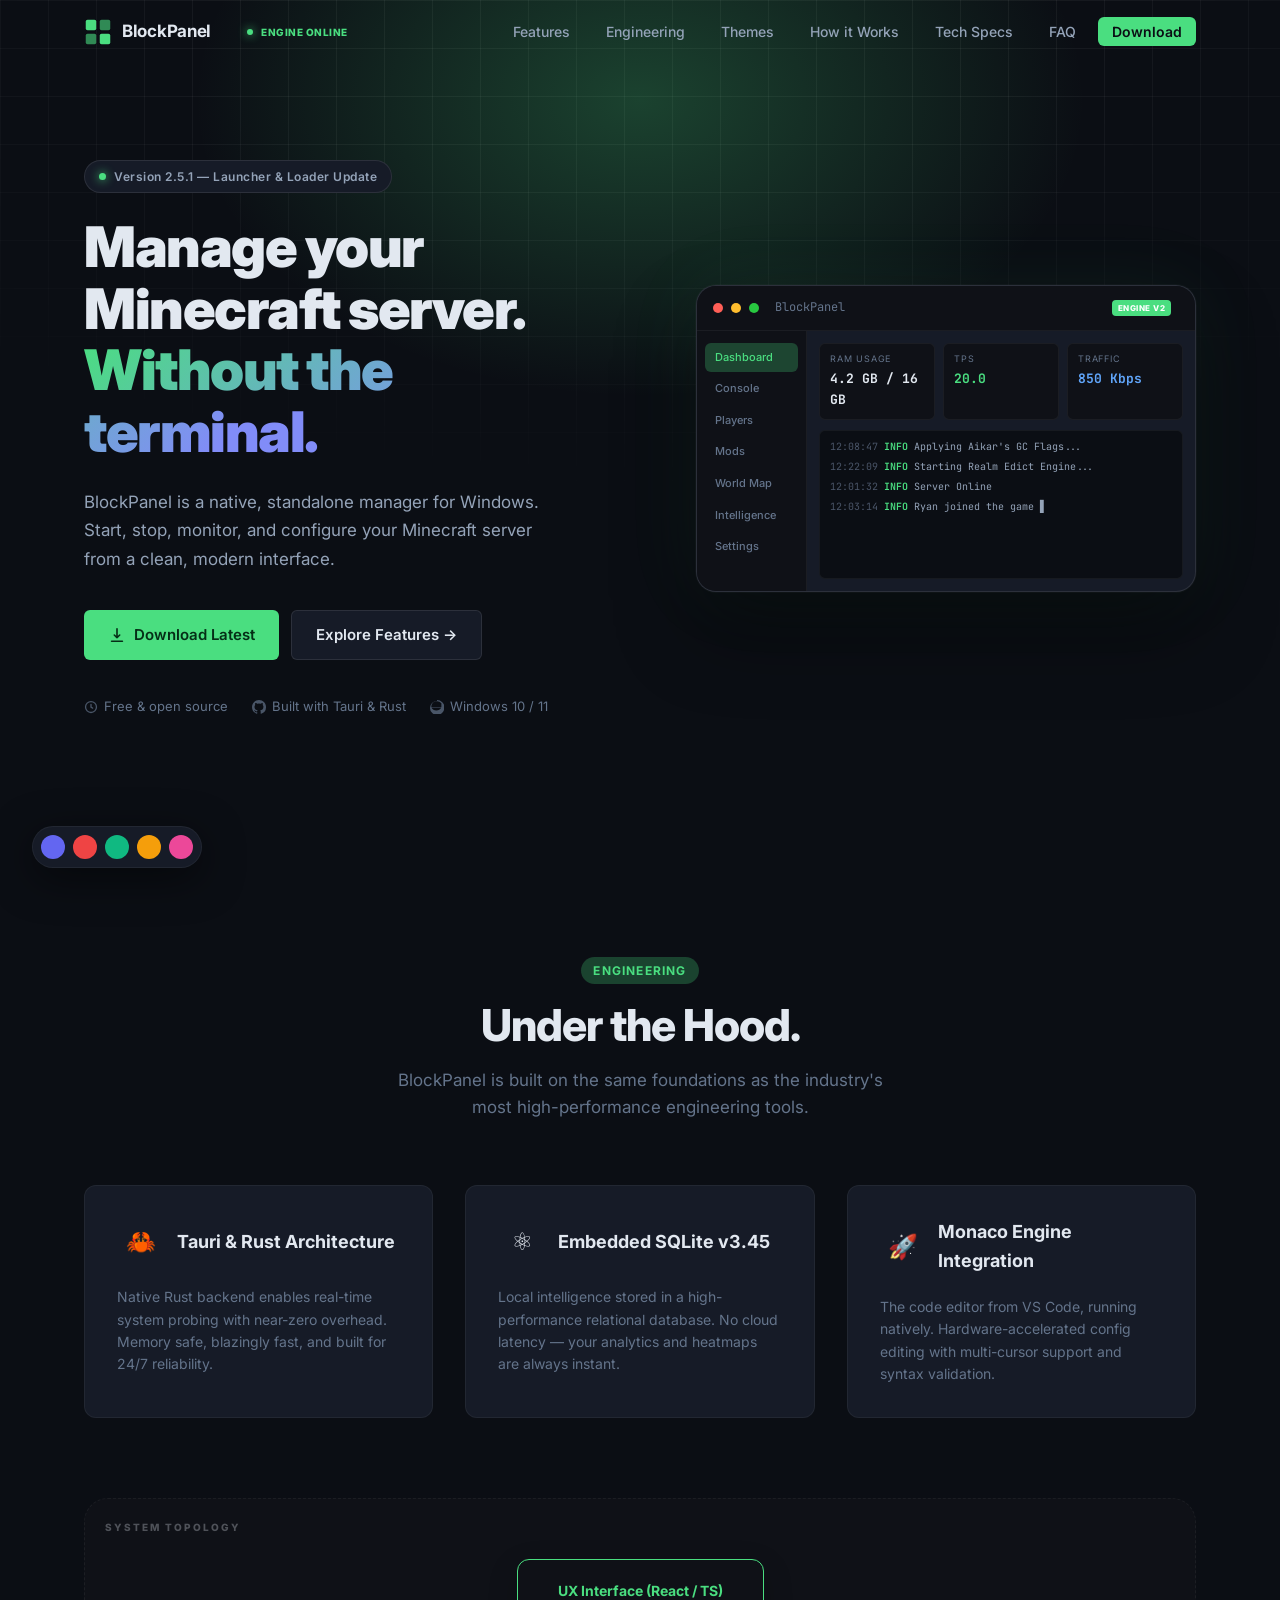
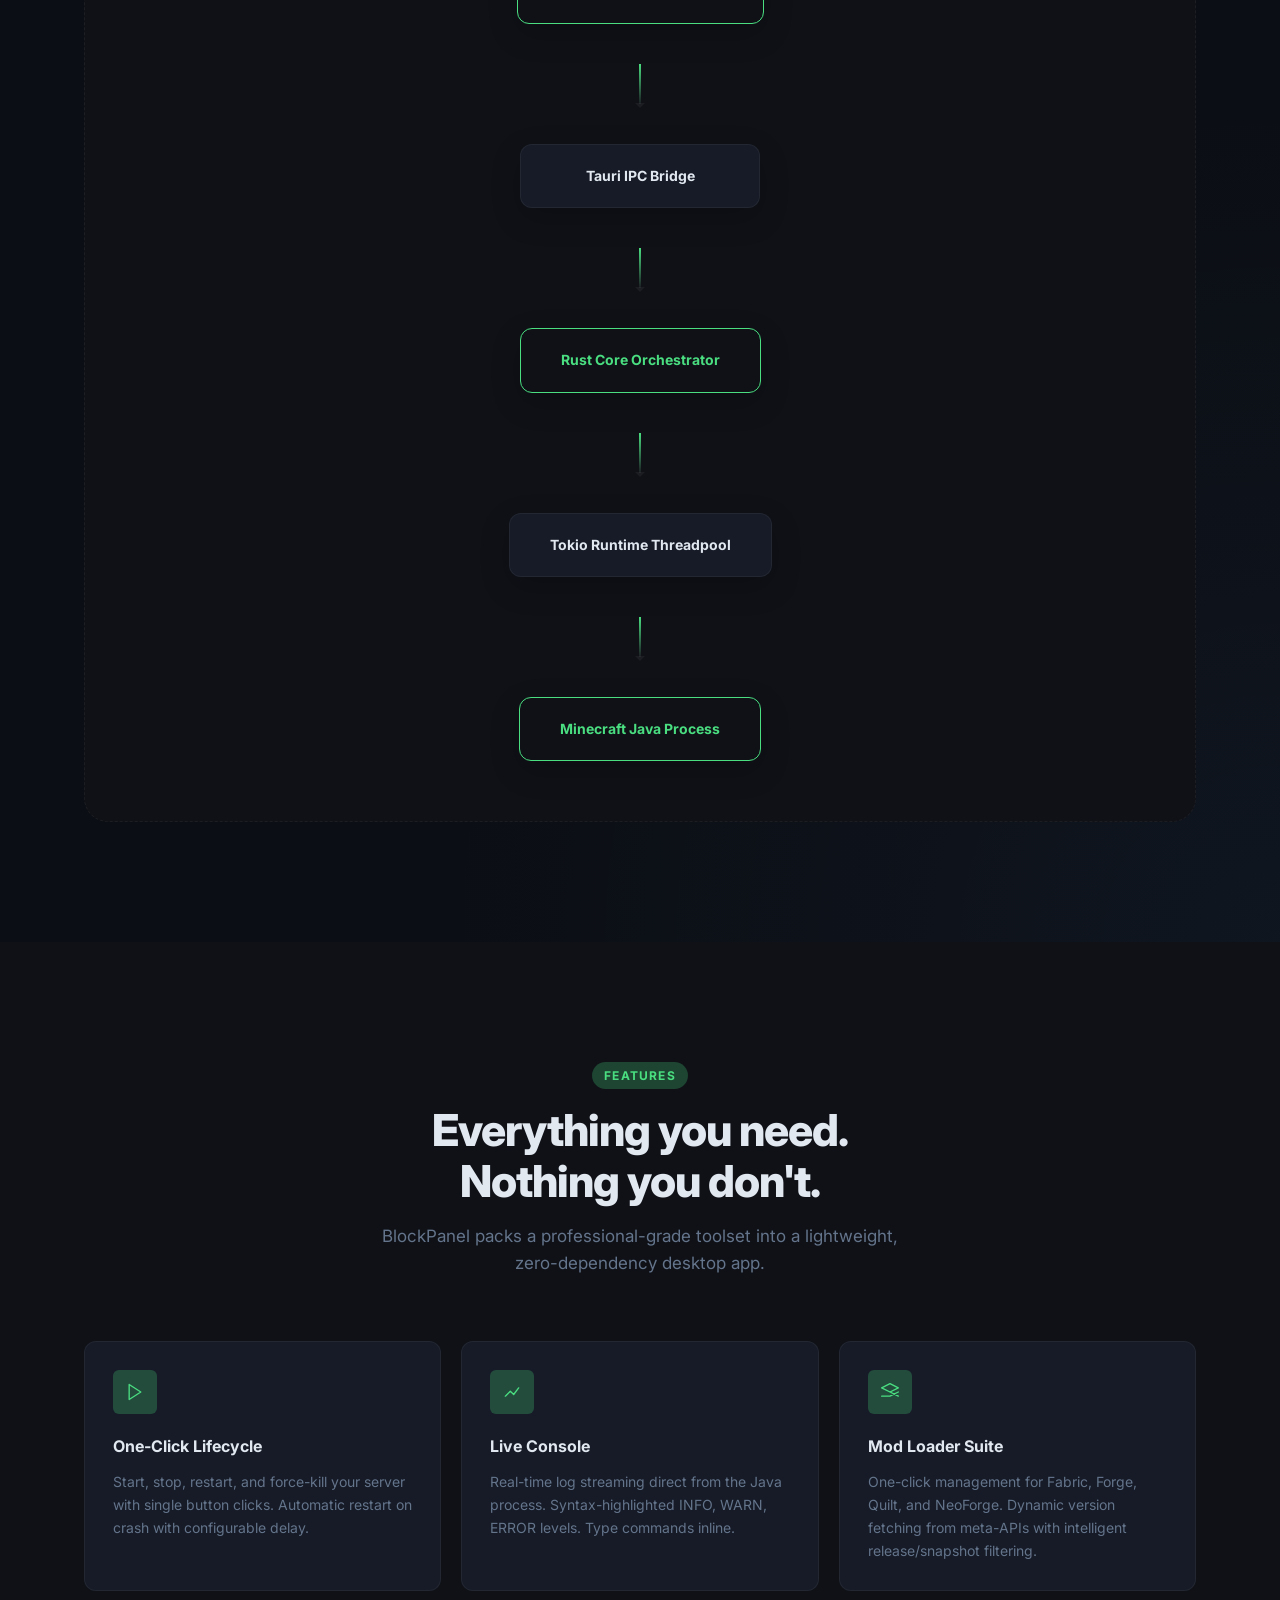
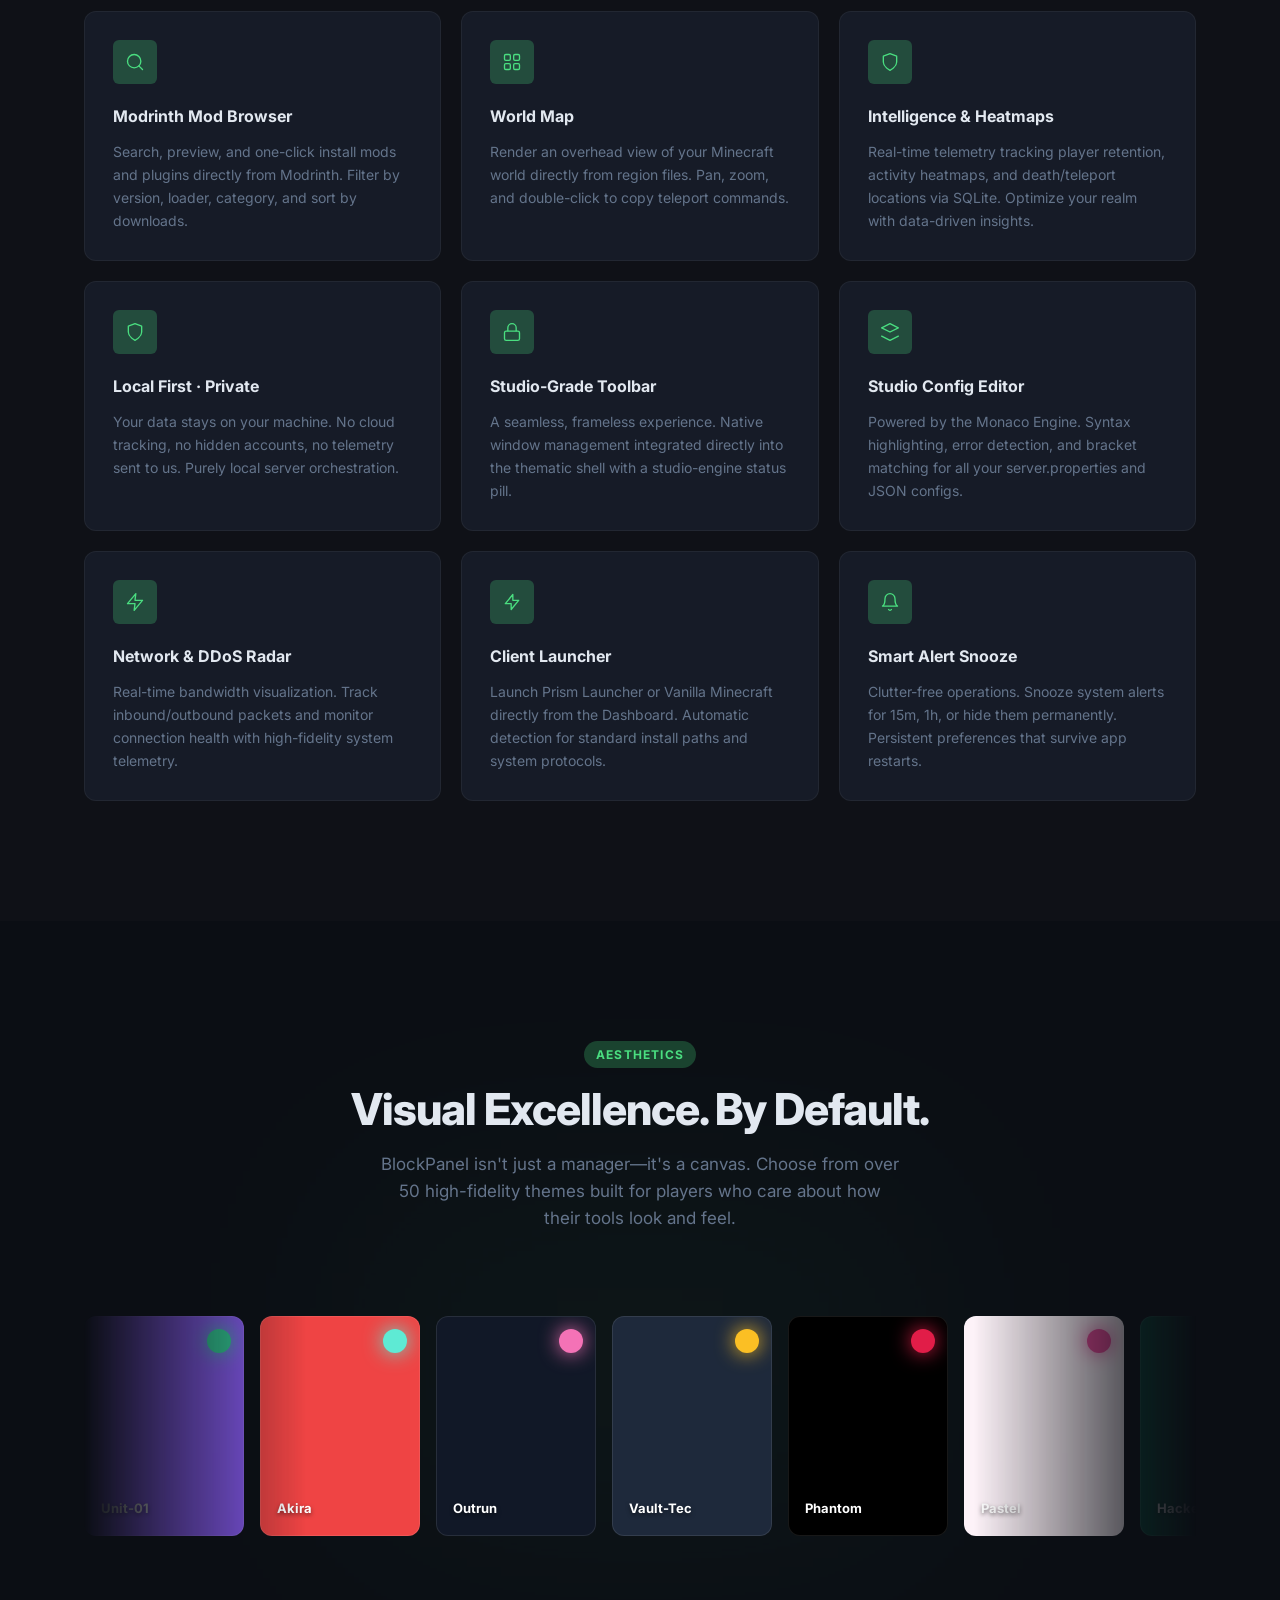
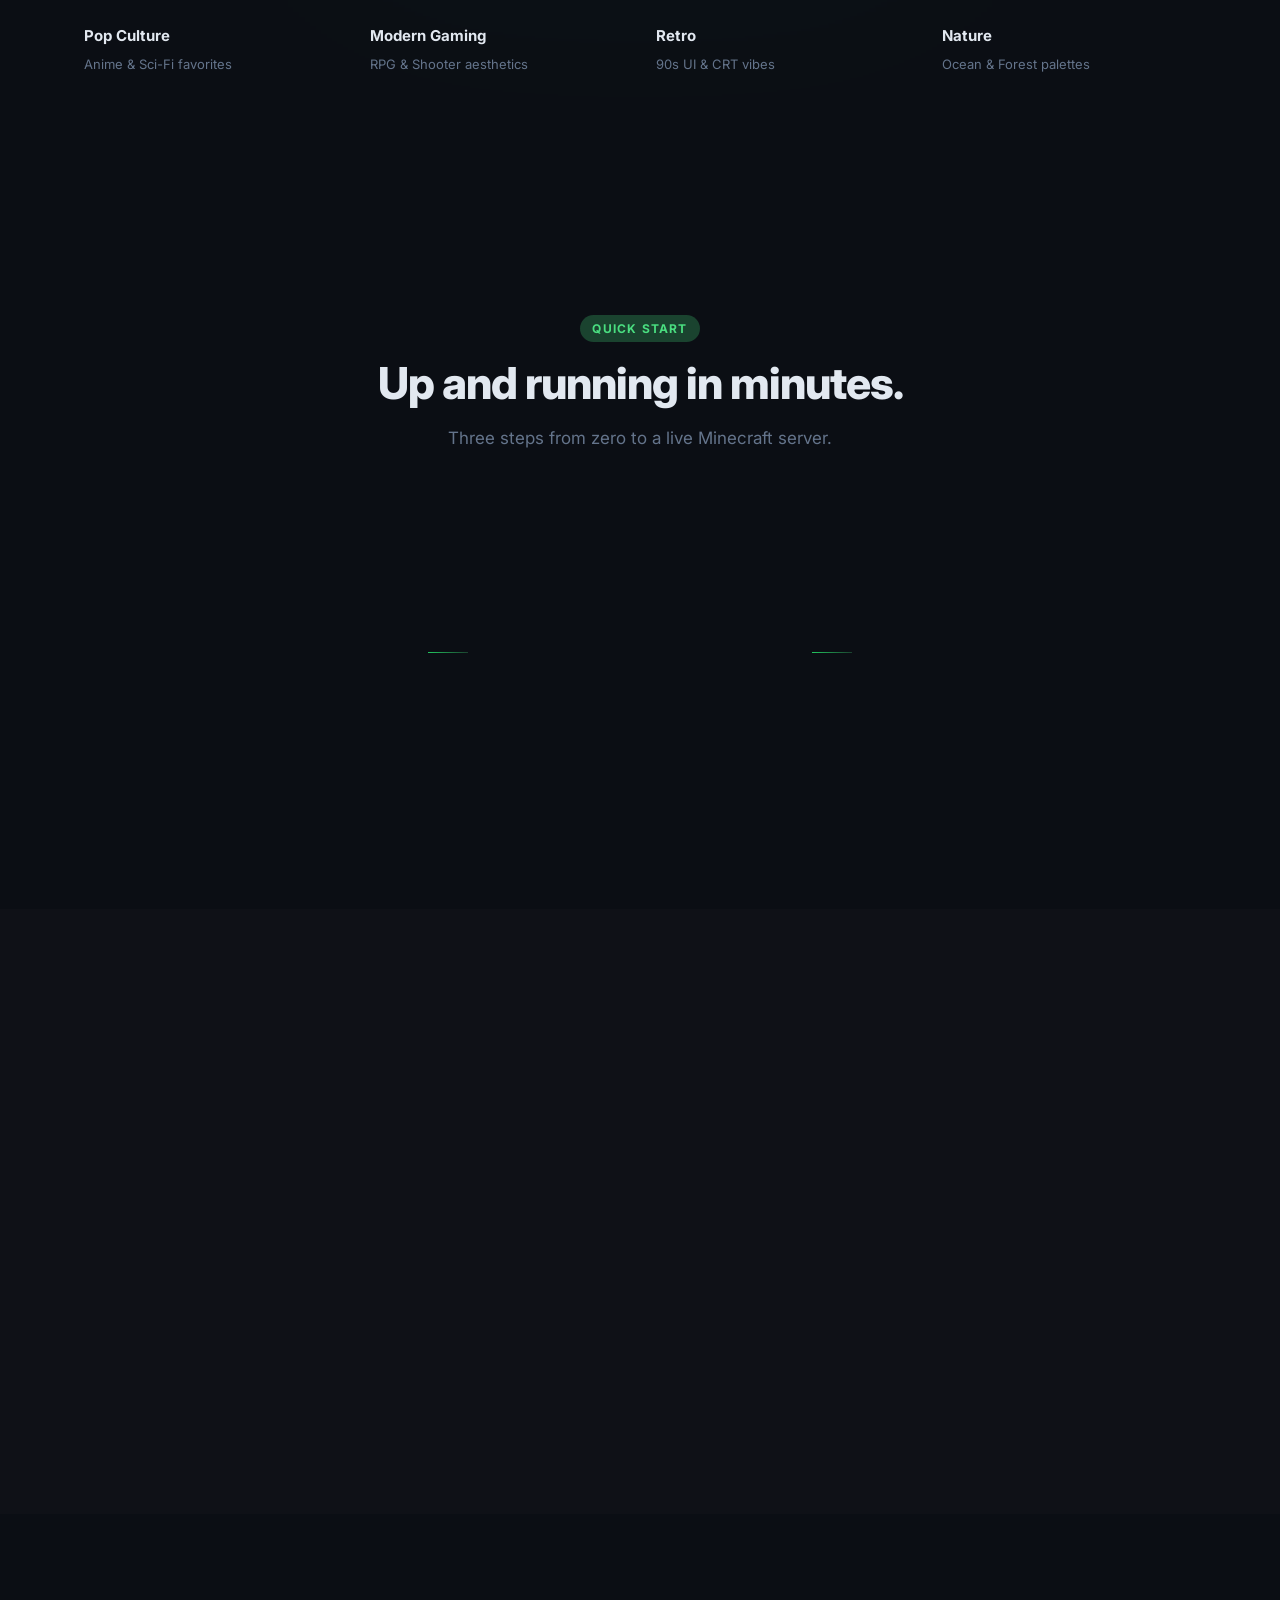
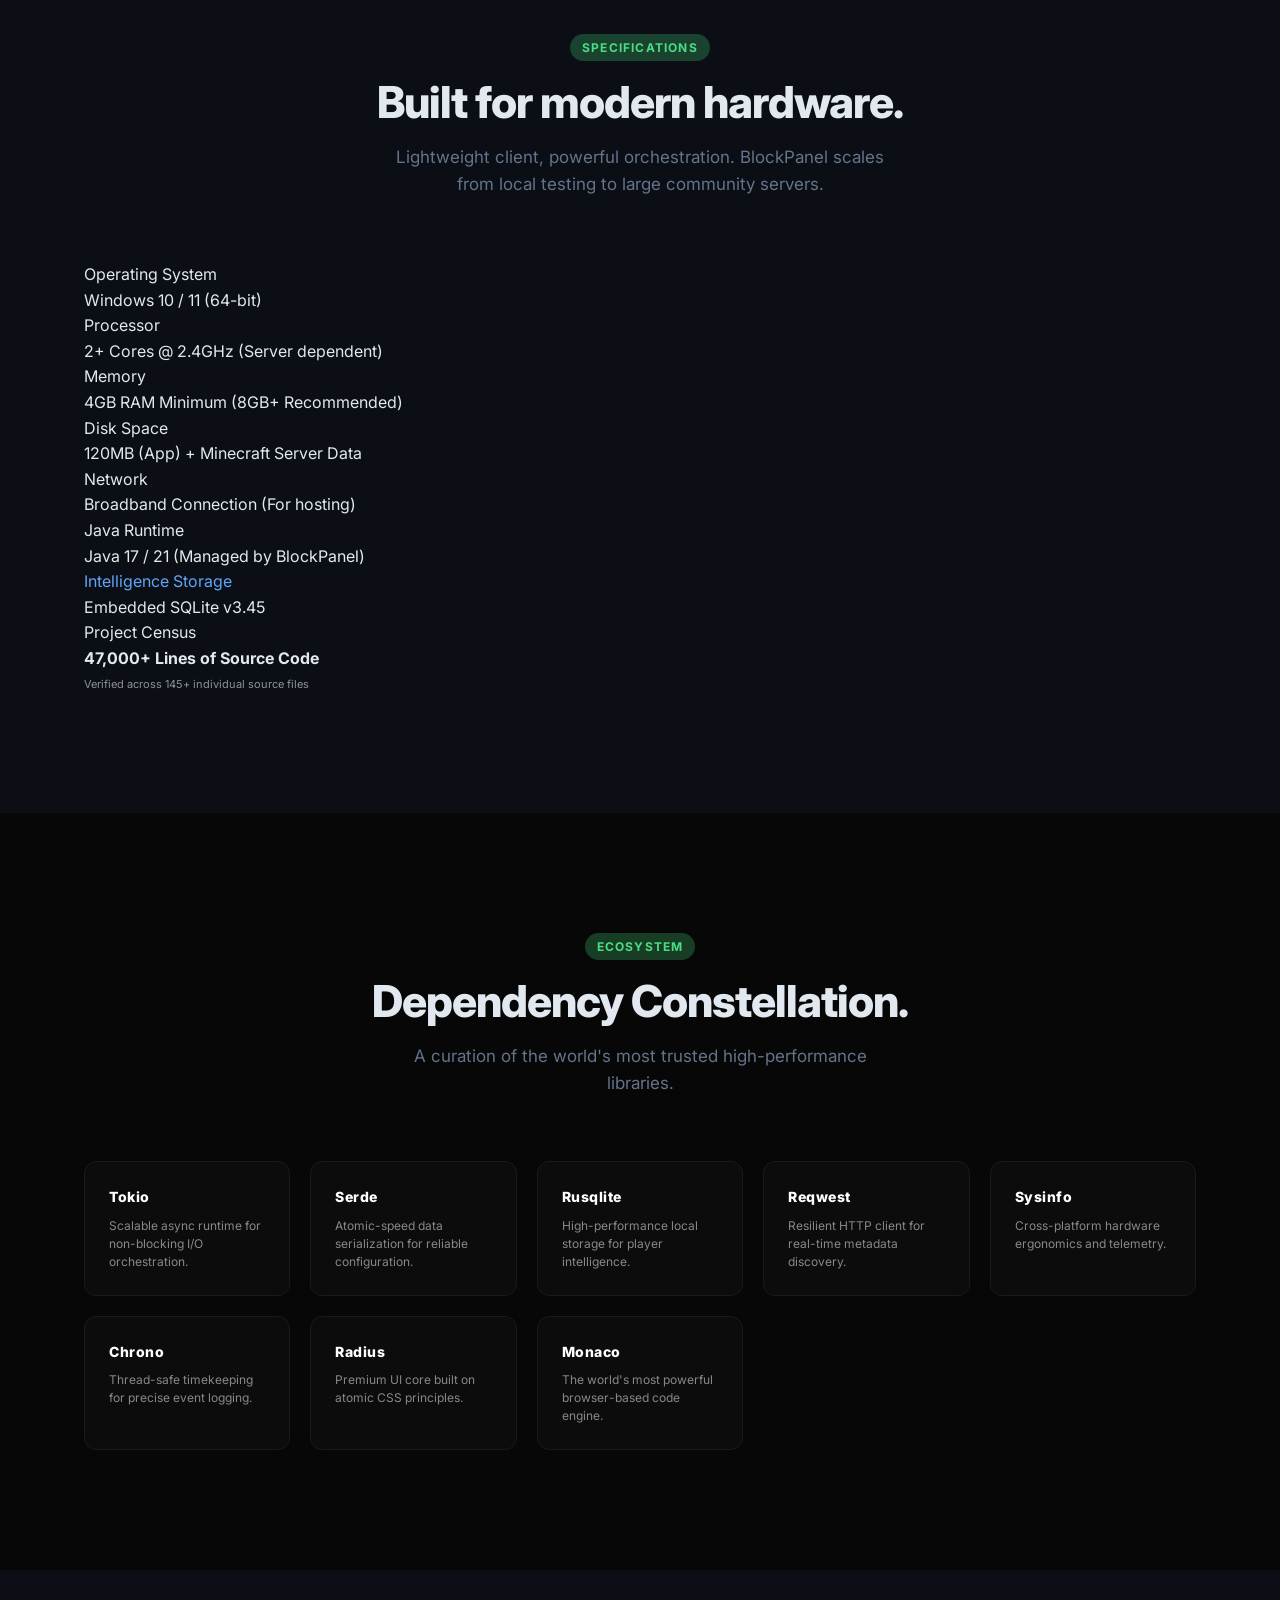
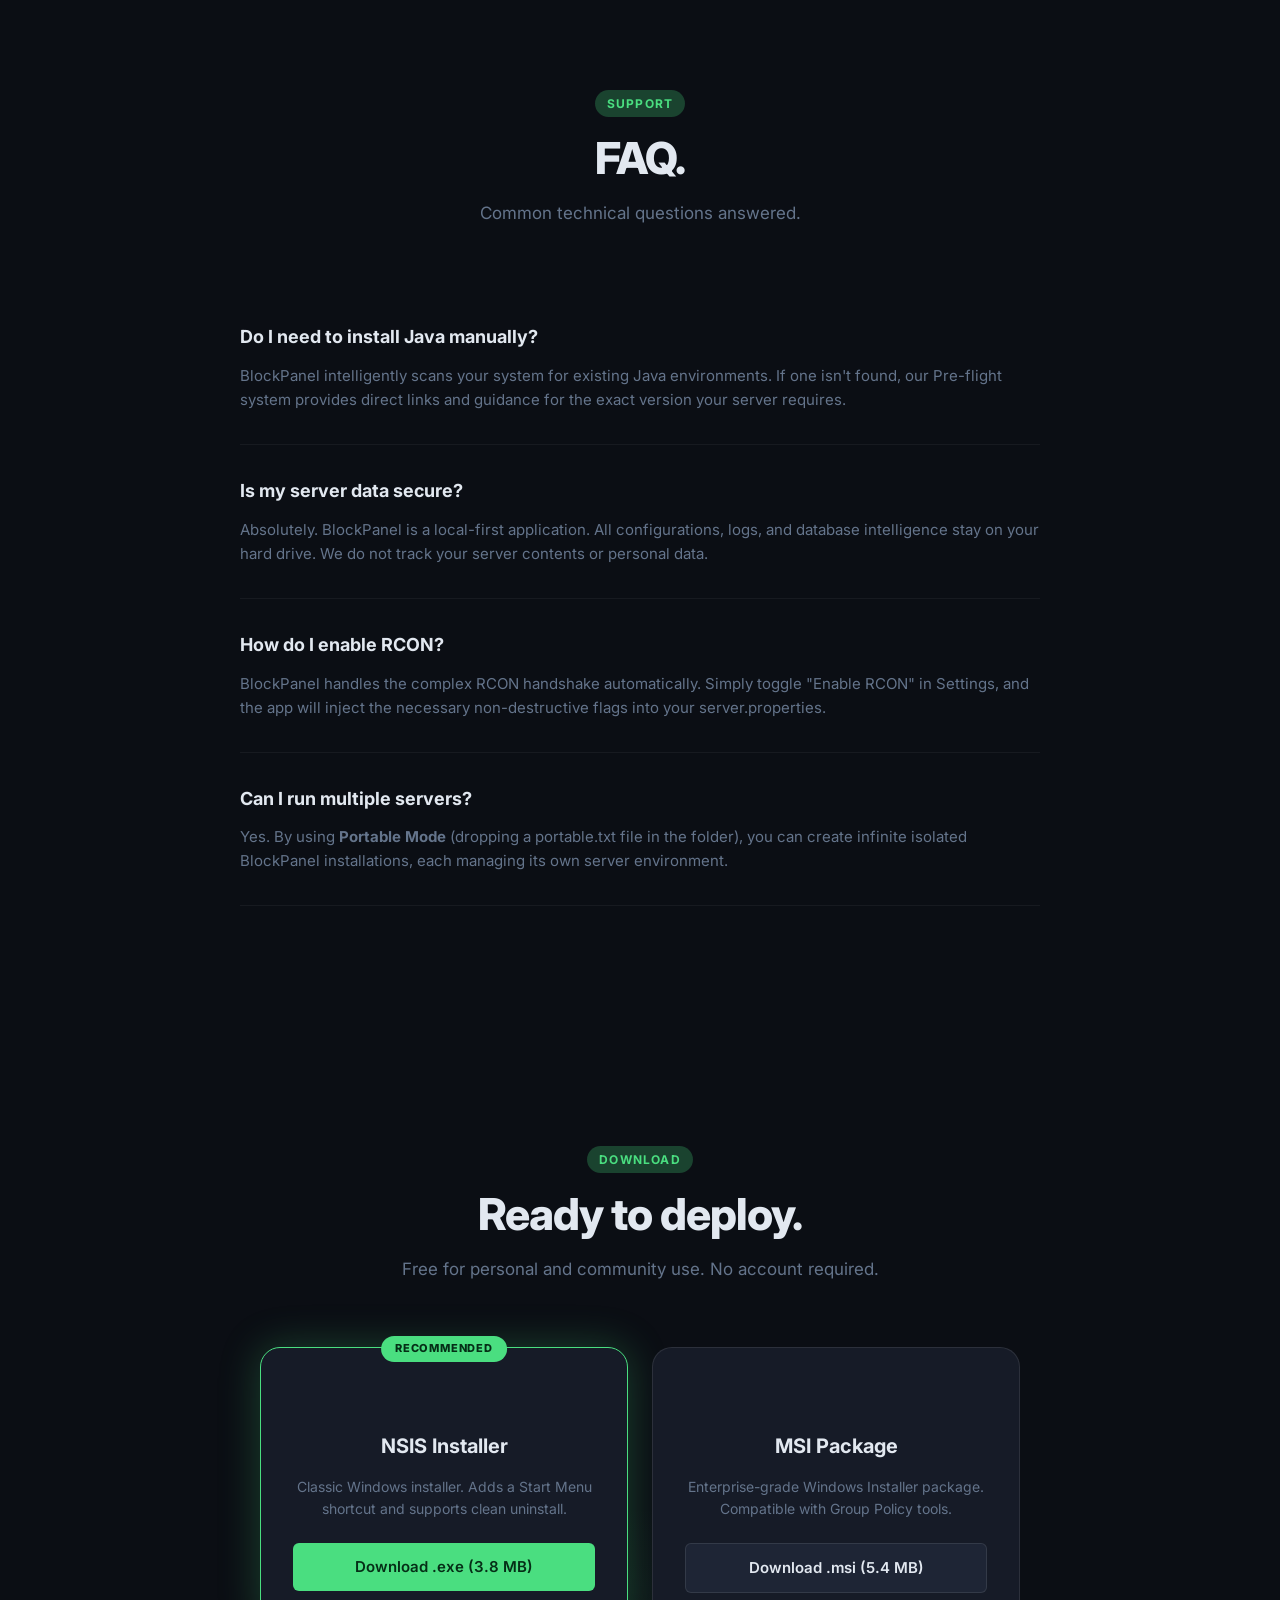
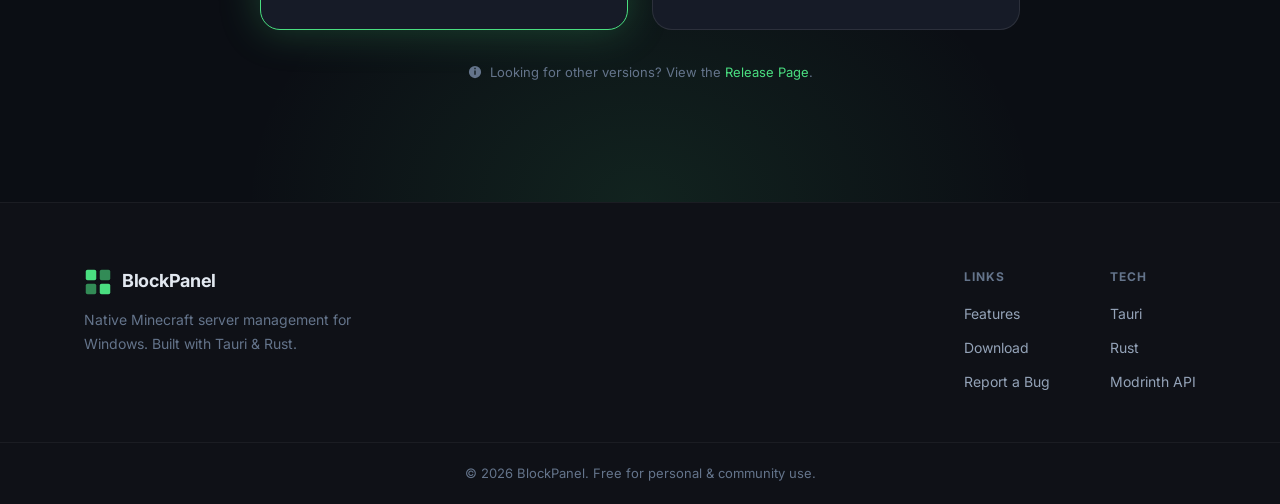
==== index.html @ c52f5325 "feat: add Engineering section, update dashboard UI, and implement Mod Loader and Launcher features" ====
<!DOCTYPE html>
<html lang="en">
<head>
  <meta charset="UTF-8" />
  <meta name="viewport" content="width=device-width, initial-scale=1.0" />
  <title>BlockPanel — Minecraft Server Manager for Windows</title>
  <meta name="description" content="BlockPanel is a native, standalone Minecraft server manager for Windows. Start, stop, manage mods, and monitor your server — no terminal required." />
  <meta property="og:title" content="BlockPanel — Minecraft Server Manager" />
  <meta property="og:description" content="Native, lightweight Minecraft server control. No command line required." />
  <meta property="og:type" content="website" />
  <link rel="preconnect" href="https://fonts.googleapis.com" />
  <link rel="preconnect" href="https://fonts.gstatic.com" crossorigin />
  <link href="https://fonts.googleapis.com/css2?family=Inter:wght@300;400;500;600;700;800;900&family=JetBrains+Mono:wght@400;500&display=swap" rel="stylesheet" />
  <link rel="stylesheet" href="style.css" />
</head>
<body>

  <!-- ── Navigation ── -->
  <nav id="nav" aria-label="Primary navigation">
    <div class="nav-inner">
      <a href="#" class="nav-logo" aria-label="BlockPanel home">
        <div class="logo-icon" aria-hidden="true">
          <svg viewBox="0 0 32 32" fill="none" xmlns="http://www.w3.org/2000/svg">
            <rect x="2" y="2" width="12" height="12" rx="2" fill="currentColor"/>
            <rect x="18" y="2" width="12" height="12" rx="2" fill="currentColor" opacity="0.6"/>
            <rect x="2" y="18" width="12" height="12" rx="2" fill="currentColor" opacity="0.6"/>
            <rect x="18" y="18" width="12" height="12" rx="2" fill="currentColor"/>
          </svg>
        </div>
        <span>BlockPanel</span>
        <div class="nav-status-pill">
          <span class="status-dot"></span>
          <span>Engine Online</span>
        </div>
      </a>
      <ul class="nav-links" role="list">
        <li><a href="#features">Features</a></li>
        <li><a href="#under-the-hood">Engineering</a></li>
        <li><a href="#themes">Themes</a></li>
        <li><a href="#how-it-works">How it Works</a></li>
        <li><a href="#specs">Tech Specs</a></li>
        <li><a href="#faq">FAQ</a></li>
        <li><a href="#download" class="nav-cta">Download</a></li>
      </ul>
      <button class="nav-mobile-toggle" aria-label="Toggle menu" aria-expanded="false" id="mobile-toggle">
        <span></span><span></span><span></span>
      </button>
    </div>
    <div class="nav-mobile-menu" id="mobile-menu" aria-hidden="true">
      <a href="#features">Features</a>
      <a href="#under-the-hood">Engineering</a>
      <a href="#themes">Themes</a>
      <a href="#how-it-works">How it Works</a>
      <a href="#faq">FAQ</a>
      <a href="#download">Download</a>
    </div>
  </nav>

  <!-- ── Hero ── -->
  <section id="hero" class="hero">
    <div class="hero-bg-grid" aria-hidden="true"></div>
    <div class="hero-glow" aria-hidden="true"></div>
    <div class="container hero-inner">
      <div class="hero-text reveal">
        <div class="hero-badge">
          <span class="badge-dot" style="background: #4ade80; box-shadow: 0 0 10px #4ade80;"></span>
          <span>Version 2.5.1 — Launcher & Loader Update</span>
        </div>
        <h1>Manage your Minecraft server.<br /><span class="gradient-text">Without the terminal.</span></h1>
        <p class="hero-subtitle">BlockPanel is a native, standalone manager for Windows. Start, stop, monitor, and configure your Minecraft server from a clean, modern interface.</p>
        <div class="hero-actions">
          <a href="https://github.com/Otterdays/Block-Panel-V2-Public/releases/tag/MainChannel" class="btn btn-primary" id="hero-download-btn" target="_blank" rel="noopener">
            <svg viewBox="0 0 20 20" fill="none" aria-hidden="true"><path d="M10 3v10m0 0l-3-3m3 3l3-3M4 17h12" stroke="currentColor" stroke-width="1.8" stroke-linecap="round" stroke-linejoin="round"/></svg>
            Download Latest
          </a>
          <a href="#features" class="btn btn-ghost">Explore Features →</a>
        </div>
        <div class="hero-meta">
          <span>
            <svg viewBox="0 0 16 16" fill="none" aria-hidden="true" width="14" height="14"><path d="M8 1a7 7 0 100 14A7 7 0 008 1zm0 12.5A5.5 5.5 0 118 2.5a5.5 5.5 0 010 11zm.75-5.75V5a.75.75 0 00-1.5 0v3.5l2.25 1.5a.75.75 0 00.75-1.3l-1.5-1z" fill="currentColor"/></svg>
            Free & open source
          </span>
          <span>
            <svg viewBox="0 0 16 16" fill="none" aria-hidden="true" width="14" height="14"><path d="M8 0C3.58 0 0 3.58 0 8a8 8 0 005.47 7.59c.4.07.55-.17.55-.38v-1.33C3.72 14.36 3.26 13 3.26 13c-.36-.92-.89-1.17-.89-1.17-.73-.5.06-.49.06-.49.8.06 1.22.82 1.22.82.72 1.23 1.87.87 2.33.67.07-.52.28-.87.51-1.07-1.78-.2-3.64-.89-3.64-3.95 0-.87.31-1.59.82-2.15-.08-.2-.36-1.02.08-2.12 0 0 .67-.22 2.2.82a7.62 7.62 0 014 0c1.53-1.04 2.2-.82 2.2-.82.44 1.1.16 1.92.08 2.12.51.56.82 1.27.82 2.15 0 3.07-1.87 3.75-3.65 3.95.29.25.54.73.54 1.48v2.2c0 .21.15.46.55.38A8 8 0 0016 8c0-4.42-3.58-8-8-8z" fill="currentColor"/></svg>
            Built with Tauri & Rust
          </span>
          <span>
            <svg viewBox="0 0 16 16" fill="none" aria-hidden="true" width="14" height="14"><path d="M8 1a7 7 0 100 16A8 8 0 008 0zM1.5 8a6.5 6.5 0 0111.5-4.2V8H1.5zm0 .5h11.5A6.5 6.5 0 011.5 8.5z" fill="currentColor"/></svg>
            Windows 10 / 11
          </span>
        </div>
      </div>
      <div class="hero-visual reveal reveal-delay-1" aria-hidden="true">
        <div class="app-mockup">
          <div class="mockup-titlebar">
            <span class="titlebar-dot red"></span>
            <span class="titlebar-dot yellow"></span>
            <span class="titlebar-dot green" id="engine-glow"></span>
            <span class="titlebar-name">BlockPanel</span>
            <div class="titlebar-tag">Engine V2</div>
          </div>
          <div class="mockup-body">
            <div class="mockup-sidebar">
              <div class="sidebar-item active">Dashboard</div>
              <div class="sidebar-item">Console</div>
              <div class="sidebar-item">Players</div>
              <div class="sidebar-item">Mods</div>
              <div class="sidebar-item">World Map</div>
              <div class="sidebar-item">Intelligence</div>
              <div class="sidebar-item">Settings</div>
            </div>
            <div class="mockup-main">
              <div class="mockup-stat-row">
                <div class="mockup-card">
                  <div class="stat-label">RAM Usage</div>
                  <div class="stat-value">4.2 GB / 16 GB</div>
                </div>
                <div class="mockup-card">
                  <div class="stat-label">TPS</div>
                  <div class="stat-value green">20.0</div>
                </div>
                <div class="mockup-card">
                  <div class="stat-label">Traffic</div>
                  <div class="stat-value" style="color: #60a5fa;">850 Kbps</div>
                </div>
              </div>
              <div class="mockup-console">
                <div class="console-line"><span class="cl-time">12:01:32</span> <span class="cl-info">INFO</span> Accepting EULA automatically...</div>
                <div class="console-line"><span class="cl-time">12:03:14</span> <span class="cl-info">INFO</span> Checking Pre-flight safety...</div>
                <div class="console-line"><span class="cl-time">12:08:47</span> <span class="cl-info">INFO</span> Applying Aikar's GC Flags...</div>
                <div class="console-line typing"><span class="cl-time">12:22:09</span> <span class="cl-info">INFO</span> Starting Realm Edict Engine...<span class="cursor-blink">▋</span></div>
              </div>
            </div>
          </div>
        </div>
      </div>
    </div>
  </section>

  <!-- ── Theme Swapper ── -->
  <div class="theme-swapper" id="theme-swapper">
    <button class="swap-btn" style="background: #6366f1;" data-accent="#6366f1" data-accent-rgb="99, 102, 241" title="Neon Genesis"></button>
    <button class="swap-btn" style="background: #ef4444;" data-accent="#ef4444" data-accent-rgb="239, 68, 68" title="Neo-Tokyo"></button>
    <button class="swap-btn" style="background: #10b981;" data-accent="#10b981" data-accent-rgb="16, 185, 129" title="Forest"></button>
    <button class="swap-btn" style="background: #f59e0b;" data-accent="#f59e0b" data-accent-rgb="245, 158, 11" title="Fallout"></button>
    <button class="swap-btn" style="background: #ec4899;" data-accent="#ec4899" data-accent-rgb="236, 72, 153" title="Dreamhouse"></button>
  </div>

  <!-- ── Under the Hood ── -->
  <section id="under-the-hood" class="section tech-focus">
    <div class="container">
      <div class="section-header reveal">
        <div class="section-tag">Engineering</div>
        <h2>Under the Hood.</h2>
        <p>BlockPanel is built on the same foundations as the industry's most high-performance engineering tools.</p>
      </div>
      <div class="hood-grid">
        <div class="hood-item reveal">
          <div class="hood-header">
            <span class="hood-icon">🦀</span>
            <h4>Tauri & Rust Architecture</h4>
          </div>
          <p>Native Rust backend enables real-time system probing with near-zero overhead. Memory safe, blazingly fast, and built for 24/7 reliability.</p>
        </div>
        <div class="hood-item reveal reveal-delay-1">
          <div class="hood-header">
            <span class="hood-icon">⚛️</span>
            <h4>Embedded SQLite v3.45</h4>
          </div>
          <p>Local intelligence stored in a high-performance relational database. No cloud latency — your analytics and heatmaps are always instant.</p>
        </div>
        <div class="hood-item reveal reveal-delay-2">
          <div class="hood-header">
            <span class="hood-icon">🚀</span>
            <h4>Monaco Engine Integration</h4>
          </div>
          <p>The code editor from VS Code, running natively. Hardware-accelerated config editing with multi-cursor support and syntax validation.</p>
        </div>
      </div>
      <!-- System Blueprint Visualization -->
      <div class="blueprint-box reveal">
        <div class="bp-layer active">UX Interface (React / TS)</div>
        <div class="bp-arrow"></div>
        <div class="bp-layer">Tauri IPC Bridge</div>
        <div class="bp-arrow"></div>
        <div class="bp-layer active">Rust Core Orchestrator</div>
        <div class="bp-arrow"></div>
        <div class="bp-layer">Tokio Runtime Threadpool</div>
        <div class="bp-arrow"></div>
        <div class="bp-layer active">Minecraft Java Process</div>
      </div>
    </div>
  </section>

  <!-- ── Features ── -->
  <section id="features" class="section features">
    <div class="container">
      <div class="section-header reveal">
        <div class="section-tag">Features</div>
        <h2>Everything you need.<br />Nothing you don't.</h2>
        <p>BlockPanel packs a professional-grade toolset into a lightweight, zero-dependency desktop app.</p>
      </div>
      <div class="features-grid">
        <div class="feature-card reveal">
          <div class="feature-icon">
            <svg viewBox="0 0 24 24" fill="none" aria-hidden="true"><path d="M5 3l14 9-14 9V3z" stroke="currentColor" stroke-width="1.6" stroke-linejoin="round"/></svg>
          </div>
          <h3>One-Click Lifecycle</h3>
          <p>Start, stop, restart, and force-kill your server with single button clicks. Automatic restart on crash with configurable delay.</p>
        </div>
        <div class="feature-card reveal reveal-delay-1">
          <div class="feature-icon">
            <svg viewBox="0 0 24 24" fill="none" aria-hidden="true"><path d="M4 17l6-6 4 4 6-8" stroke="currentColor" stroke-width="1.6" stroke-linecap="round" stroke-linejoin="round"/></svg>
          </div>
          <h3>Live Console</h3>
          <p>Real-time log streaming direct from the Java process. Syntax-highlighted INFO, WARN, ERROR levels. Type commands inline.</p>
        </div>
        <div class="feature-card reveal reveal-delay-2">
          <div class="feature-icon">
            <svg viewBox="0 0 24 24" fill="none" aria-hidden="true"><path d="M12 2L2 7l10 5 10-5-10-5zm0 10L2 7m10 10L2 17m10-5l10 5M12 17l10-5" stroke="currentColor" stroke-width="1.6" stroke-linecap="round" stroke-linejoin="round"/></svg>
          </div>
          <h3>Mod Loader Suite</h3>
          <p>One-click management for Fabric, Forge, Quilt, and NeoForge. Dynamic version fetching from meta-APIs with intelligent release/snapshot filtering.</p>
        </div>
        <div class="feature-card reveal">
          <div class="feature-icon">
            <svg viewBox="0 0 24 24" fill="none" aria-hidden="true"><circle cx="11" cy="11" r="8" stroke="currentColor" stroke-width="1.6"/><path d="M21 21l-4.35-4.35" stroke="currentColor" stroke-width="1.6" stroke-linecap="round"/></svg>
          </div>
          <h3>Modrinth Mod Browser</h3>
          <p>Search, preview, and one-click install mods and plugins directly from Modrinth. Filter by version, loader, category, and sort by downloads.</p>
        </div>
        <div class="feature-card reveal reveal-delay-1">
          <div class="feature-icon">
            <svg viewBox="0 0 24 24" fill="none" aria-hidden="true"><rect x="3" y="3" width="7" height="7" rx="1.5" stroke="currentColor" stroke-width="1.6"/><rect x="14" y="3" width="7" height="7" rx="1.5" stroke="currentColor" stroke-width="1.6"/><rect x="3" y="14" width="7" height="7" rx="1.5" stroke="currentColor" stroke-width="1.6"/><rect x="14" y="14" width="7" height="7" rx="1.5" stroke="currentColor" stroke-width="1.6"/></svg>
          </div>
          <h3>World Map</h3>
          <p>Render an overhead view of your Minecraft world directly from region files. Pan, zoom, and double-click to copy teleport commands.</p>
        </div>
        <div class="feature-card reveal reveal-delay-2">
          <div class="feature-icon">
            <svg viewBox="0 0 24 24" fill="none" aria-hidden="true"><path d="M12 22s8-4 8-10V5l-8-3-8 3v7c0 6 8 10 8 10z" stroke="currentColor" stroke-width="1.6" stroke-linejoin="round"/></svg>
          </div>
          <h3>Intelligence & Heatmaps</h3>
          <p>Real-time telemetry tracking player retention, activity heatmaps, and death/teleport locations via SQLite. Optimize your realm with data-driven insights.</p>
        </div>
        <div class="feature-card reveal reveal-delay-2">
          <div class="feature-icon">
            <svg viewBox="0 0 24 24" fill="none" aria-hidden="true"><path d="M12 22s8-4 8-10V5l-8-3-8 3v7c0 6 8 10 8 10z" stroke="currentColor" stroke-width="1.6" stroke-linejoin="round"/></svg>
          </div>
          <h3>Local First · Private</h3>
          <p>Your data stays on your machine. No cloud tracking, no hidden accounts, no telemetry sent to us. Purely local server orchestration.</p>
        </div>
        <div class="feature-card reveal reveal-delay-2">
          <div class="feature-icon">
             <svg viewBox="0 0 24 24" fill="none" aria-hidden="true"><rect x="3" y="11" width="18" height="11" rx="2" stroke="currentColor" stroke-width="1.6"/><path d="M7 11V7a5 5 0 0110 0v4" stroke="currentColor" stroke-width="1.6"/></svg>
          </div>
          <h3>Studio-Grade Toolbar</h3>
          <p>A seamless, frameless experience. Native window management integrated directly into the thematic shell with a studio-engine status pill.</p>
        </div>
        <div class="feature-card reveal">
          <div class="feature-icon">
            <svg viewBox="0 0 24 24" fill="none" aria-hidden="true"><path d="M12 2L2 7l10 5 10-5-10-5zM2 17l10 5 10-5" stroke="currentColor" stroke-width="1.6" stroke-linecap="round" stroke-linejoin="round"/></svg>
          </div>
          <h3>Studio Config Editor</h3>
          <p>Powered by the Monaco Engine. Syntax highlighting, error detection, and bracket matching for all your server.properties and JSON configs.</p>
        </div>
        <div class="feature-card reveal reveal-delay-1">
          <div class="feature-icon">
            <svg viewBox="0 0 24 24" fill="none" aria-hidden="true"><path d="M13 2L3 14h9l-1 8 10-12h-9l1-8z" stroke="currentColor" stroke-width="1.6" stroke-linecap="round" stroke-linejoin="round"/></svg>
          </div>
          <h3>Network & DDoS Radar</h3>
          <p>Real-time bandwidth visualization. Track inbound/outbound packets and monitor connection health with high-fidelity system telemetry.</p>
        </div>
        <div class="feature-card reveal reveal-delay-2">
          <div class="feature-icon">
            <svg viewBox="0 0 24 24" fill="none" aria-hidden="true"><path d="M13 10V3L4 14h7v7l9-11h-7z" stroke="currentColor" stroke-width="1.6" stroke-linecap="round" stroke-linejoin="round"/></svg>
          </div>
          <h3>Client Launcher</h3>
          <p>Launch Prism Launcher or Vanilla Minecraft directly from the Dashboard. Automatic detection for standard install paths and system protocols.</p>
        </div>
        <div class="feature-card reveal">
          <div class="feature-icon">
            <svg viewBox="0 0 24 24" fill="none" aria-hidden="true"><path d="M18 8A6 6 0 006 8c0 7-3 9-3 9h18s-3-2-3-9M13.73 21a2 2 0 01-3.46 0" stroke="currentColor" stroke-width="1.6" stroke-linecap="round" stroke-linejoin="round"/></svg>
          </div>
          <h3>Smart Alert Snooze</h3>
          <p>Clutter-free operations. Snooze system alerts for 15m, 1h, or hide them permanently. Persistent preferences that survive app restarts.</p>
        </div>
    </div>
  </section>

  <!-- ── Themes Showcase ── -->
  <section id="themes" class="section themes">
    <div class="themes-bg-blur" aria-hidden="true"></div>
    <div class="container">
      <div class="section-header reveal">
        <div class="section-tag">Aesthetics</div>
        <h2>Visual Excellence. By Default.</h2>
        <p>BlockPanel isn't just a manager—it's a canvas. Choose from over 50 high-fidelity themes built for players who care about how their tools look and feel.</p>
      </div>
      <div class="themes-showcase reveal">
        <div class="theme-strip">
          <div class="theme-swatch" style="--swatch-bg: #8b5cf6; --swatch-accent: #34d399;" data-name="Neon Genesis"><span>Unit-01</span></div>
          <div class="theme-swatch" style="--swatch-bg: #ef4444; --swatch-accent: #5eead4;" data-name="Neo-Tokyo"><span>Akira</span></div>
          <div class="theme-swatch" style="--swatch-bg: #111827; --swatch-accent: #f472b6;" data-name="Synthwave"><span>Outrun</span></div>
          <div class="theme-swatch" style="--swatch-bg: #1e293b; --swatch-accent: #fbbf24;" data-name="Fallout"><span>Vault-Tec</span></div>
          <div class="theme-swatch" style="--swatch-bg: #000000; --swatch-accent: #e11d48;" data-name="Persona 5"><span>Phantom</span></div>
          <div class="theme-swatch" style="--swatch-bg: #fdf2f8; --swatch-accent: #ec4899;" data-name="Dreamhouse"><span>Pastel</span></div>
          <div class="theme-swatch" style="--swatch-bg: #064e3b; --swatch-accent: #4ade80;" data-name="Matrix"><span>Hacker</span></div>
          <div class="theme-swatch" style="--swatch-bg: #450a0a; --swatch-accent: #fca5a5;" data-name="Bloodborne"><span>Yharnam</span></div>
          <div class="theme-swatch" style="--swatch-bg: #374151; --swatch-accent: #8b5cf6;" data-name="Evangelion"><span>Unit-02</span></div>
          <div class="theme-swatch" style="--swatch-bg: #064e3b; --swatch-accent: #10b981;" data-name="Forest"><span>Sylvan</span></div>
          <div class="theme-swatch" style="--swatch-bg: #1e1b4b; --swatch-accent: #38bdf8;" data-name="Cyber City"><span>Neo-Neon</span></div>
          <div class="theme-swatch" style="--swatch-bg: #431407; --swatch-accent: #f97316;" data-name="Fallout"><span>Wasteland</span></div>
        </div>
      </div>
      <div class="themes-description reveal">
        <div class="theme-cat">
          <h4>Pop Culture</h4>
          <p>Anime & Sci-Fi favorites</p>
        </div>
        <div class="theme-cat">
          <h4>Modern Gaming</h4>
          <p>RPG & Shooter aesthetics</p>
        </div>
        <div class="theme-cat">
          <h4>Retro</h4>
          <p>90s UI & CRT vibes</p>
        </div>
        <div class="theme-cat">
          <h4>Nature</h4>
          <p>Ocean & Forest palettes</p>
        </div>
      </div>
    </div>
  </section>


  <!-- ── How it Works ── -->
  <section id="how-it-works" class="section how-it-works">
    <div class="container">
      <div class="section-header reveal">
        <div class="section-tag">Quick Start</div>
        <h2>Up and running in minutes.</h2>
        <p>Three steps from zero to a live Minecraft server.</p>
      </div>
      <div class="steps">
        <div class="step reveal">
          <div class="step-number">01</div>
          <div class="step-content">
            <h3>Download & Install</h3>
            <p>Grab the NSIS installer or MSI package below. Run it — no dependencies, no runtimes, no bloat. BlockPanel is fully self-contained.</p>
          </div>
        </div>
        <div class="step-connector" aria-hidden="true"></div>
        <div class="step reveal reveal-delay-1">
          <div class="step-number">02</div>
          <div class="step-content">
            <h3>Configure Your Server</h3>
            <p>Open Settings. Set your server directory and download a Minecraft JAR from the built-in manager. BlockPanel handles EULA and server.properties automatically.</p>
          </div>
        </div>
        <div class="step-connector" aria-hidden="true"></div>
        <div class="step reveal reveal-delay-2">
          <div class="step-number">03</div>
          <div class="step-content">
            <h3>Optimize with Intelligence</h3>
            <p>Click the Start button. beyond basic logs, use the new Intelligence tab and Network Radar to track player loyalty and system health in real-time.</p>
          </div>
        </div>
      </div>
    </div>
  </section>

  <!-- ── Portable Mode ── -->
  <section id="portable" class="section portable">
    <div class="container portable-inner">
      <div class="portable-text reveal">
        <div class="section-tag">Portable Mode</div>
        <h2>Take your server anywhere.</h2>
        <p>BlockPanel is designed to be truly portable. Drop the app and a <code>portable.txt</code> file in the same folder — all configs, JARs, and backups stay right there.</p>
        <ul class="portable-list">
          <li>
            <svg viewBox="0 0 16 16" fill="none" aria-hidden="true" width="16" height="16"><path d="M3 8l4 4 6-7" stroke="#4ade80" stroke-width="2" stroke-linecap="round" stroke-linejoin="round"/></svg>
            Run from a USB drive
          </li>
          <li>
            <svg viewBox="0 0 16 16" fill="none" aria-hidden="true" width="16" height="16"><path d="M3 8l4 4 6-7" stroke="#4ade80" stroke-width="2" stroke-linecap="round" stroke-linejoin="round"/></svg>
            Zero AppData pollution
          </li>
          <li>
            <svg viewBox="0 0 16 16" fill="none" aria-hidden="true" width="16" height="16"><path d="M3 8l4 4 6-7" stroke="#4ade80" stroke-width="2" stroke-linecap="round" stroke-linejoin="round"/></svg>
            Project-scoped installations
          </li>
          <li>
            <svg viewBox="0 0 16 16" fill="none" aria-hidden="true" width="16" height="16"><path d="M3 8l4 4 6-7" stroke="#4ade80" stroke-width="2" stroke-linecap="round" stroke-linejoin="round"/></svg>
            No admin rights needed
          </li>
        </ul>
      </div>
      <div class="portable-demo reveal reveal-delay-1" aria-hidden="true">
        <div class="file-tree">
          <div class="file-tree-header">
            <span class="tree-dot r"></span><span class="tree-dot y"></span><span class="tree-dot g"></span>
            <span class="tree-title">📁 MyServer</span>
          </div>
          <div class="file-tree-body">
            <div class="tree-row"><span class="tree-icon">📁</span> <span>jars/</span></div>
            <div class="tree-row indent"><span class="tree-icon">🟩</span> <span>1.21.4/server.jar</span></div>
            <div class="tree-row"><span class="tree-icon">📁</span> <span>world/</span></div>
            <div class="tree-row"><span class="tree-icon">⚙️</span> <span>server_config.json</span></div>
            <div class="tree-row highlight"><span class="tree-icon">📄</span> <span class="accent-text">portable.txt</span> <span class="badge-new">← magic file</span></div>
            <div class="tree-row"><span class="tree-icon">🖥️</span> <span>BlockPanel.exe</span></div>
          </div>
        </div>
      </div>
    </div>
  </section>

  <!-- ── Tech Specs ── -->
  <section id="specs" class="section specs">
    <div class="container">
      <div class="section-header reveal">
        <div class="section-tag">Specifications</div>
        <h2>Built for modern hardware.</h2>
        <p>Lightweight client, powerful orchestration. BlockPanel scales from local testing to large community servers.</p>
      </div>
      <div class="specs-grid reveal">
        <div class="spec-item">
          <div class="spec-label">Operating System</div>
          <div class="spec-value">Windows 10 / 11 (64-bit)</div>
        </div>
        <div class="spec-item">
          <div class="spec-label">Processor</div>
          <div class="spec-value">2+ Cores @ 2.4GHz (Server dependent)</div>
        </div>
        <div class="spec-item">
          <div class="spec-label">Memory</div>
          <div class="spec-value">4GB RAM Minimum (8GB+ Recommended)</div>
        </div>
        <div class="spec-item">
          <div class="spec-label">Disk Space</div>
          <div class="spec-value">120MB (App) + Minecraft Server Data</div>
        </div>
        <div class="spec-item">
          <div class="spec-label">Network</div>
          <div class="spec-value">Broadband Connection (For hosting)</div>
        </div>
        <div class="spec-item">
          <div class="spec-label">Java Runtime</div>
          <div class="spec-value">Java 17 / 21 (Managed by BlockPanel)</div>
        </div>
        <div class="spec-item">
          <div class="spec-label" style="color: #60a5fa;">Intelligence Storage</div>
          <div class="spec-value">Embedded SQLite v3.45</div>
        </div>
        <div class="spec-item" style="border-color: var(--bp-accent); background: rgba(var(--bp-accent-rgb), 0.05);">
          <div class="spec-label" style="color: var(--bp-accent);">Project Census</div>
          <div class="spec-value" style="font-weight: 700;">47,000+ Lines of Source Code</div>
          <div style="font-size: 11px; opacity: 0.6; margin-top: 4px;">Verified across 145+ individual source files</div>
        </div>
      </div>
    </div>
  </section>

  <!-- ── Dependency Constellation ── -->
  <section class="section constellation">
    <div class="container">
      <div class="section-header reveal">
        <div class="section-tag">Ecosystem</div>
        <h2>Dependency Constellation.</h2>
        <p>A curation of the world's most trusted high-performance libraries.</p>
      </div>
      <div class="constellation-grid">
        <div class="gem reveal"><h5>Tokio</h5><p>Scalable async runtime for non-blocking I/O orchestration.</p></div>
        <div class="gem reveal"><h5>Serde</h5><p>Atomic-speed data serialization for reliable configuration.</p></div>
        <div class="gem reveal"><h5>Rusqlite</h5><p>High-performance local storage for player intelligence.</p></div>
        <div class="gem reveal"><h5>Reqwest</h5><p>Resilient HTTP client for real-time metadata discovery.</p></div>
        <div class="gem reveal"><h5>Sysinfo</h5><p>Cross-platform hardware ergonomics and telemetry.</p></div>
        <div class="gem reveal"><h5>Chrono</h5><p>Thread-safe timekeeping for precise event logging.</p></div>
        <div class="gem reveal"><h5>Radius</h5><p>Premium UI core built on atomic CSS principles.</p></div>
        <div class="gem reveal"><h5>Monaco</h5><p>The world's most powerful browser-based code engine.</p></div>
      </div>
    </div>
  </section>

  <!-- ── FAQ ── -->
  <section id="faq" class="section faq">
    <div class="container">
      <div class="section-header reveal">
        <div class="section-tag">Support</div>
        <h2>FAQ.</h2>
        <p>Common technical questions answered.</p>
      </div>
      <div class="faq-grid reveal">
        <div class="faq-item">
          <h3>Do I need to install Java manually?</h3>
          <p>BlockPanel intelligently scans your system for existing Java environments. If one isn't found, our Pre-flight system provides direct links and guidance for the exact version your server requires.</p>
        </div>
        <div class="faq-item">
          <h3>Is my server data secure?</h3>
          <p>Absolutely. BlockPanel is a local-first application. All configurations, logs, and database intelligence stay on your hard drive. We do not track your server contents or personal data.</p>
        </div>
        <div class="faq-item">
          <h3>How do I enable RCON?</h3>
          <p>BlockPanel handles the complex RCON handshake automatically. Simply toggle "Enable RCON" in Settings, and the app will inject the necessary non-destructive flags into your server.properties.</p>
        </div>
        <div class="faq-item">
          <h3>Can I run multiple servers?</h3>
          <p>Yes. By using <strong>Portable Mode</strong> (dropping a portable.txt file in the folder), you can create infinite isolated BlockPanel installations, each managing its own server environment.</p>
        </div>
      </div>
    </div>
  </section>

  <!-- ── Download ── -->
  <section id="download" class="section download">
    <div class="download-glow" aria-hidden="true"></div>
    <div class="container">
      <div class="section-header reveal">
        <div class="section-tag">Download</div>
        <h2>Ready to deploy.</h2>
        <p>Free for personal and community use. No account required.</p>
      </div>
      <div class="download-cards">
        <div class="download-card recommended reveal">
          <div class="rec-badge">Recommended</div>
          <div class="dl-icon">
            <svg viewBox="0 0 48 48" fill="none" aria-hidden="true"><rect x="4" y="4" width="40" height="40" rx="8" fill="#4ade8018"/><path d="M24 14v16m0 0l-6-6m6 6l6-6M14 36h20" stroke="#4ade80" stroke-width="2.5" stroke-linecap="round" stroke-linejoin="round"/></svg>
          </div>
          <h3>NSIS Installer</h3>
          <p>Classic Windows installer. Adds a Start Menu shortcut and supports clean uninstall.</p>
          <a href="https://github.com/Otterdays/Block-Panel-V2-Public/releases/download/MainChannel/BlockPanelV2_2.5.1_x64-setup.exe" class="btn btn-primary" id="nsis-dl" target="_blank" rel="noopener">
            Download .exe (3.8 MB)
          </a>
        </div>
        <div class="download-card reveal reveal-delay-1">
          <div class="dl-icon">
            <svg viewBox="0 0 48 48" fill="none" aria-hidden="true"><rect x="4" y="4" width="40" height="40" rx="8" fill="#60a5fa18"/><path d="M24 14v16m0 0l-6-6m6 6l6-6M14 36h20" stroke="#60a5fa" stroke-width="2.5" stroke-linecap="round" stroke-linejoin="round"/></svg>
          </div>
          <h3>MSI Package</h3>
          <p>Enterprise-grade Windows Installer package. Compatible with Group Policy tools.</p>
          <a href="https://github.com/Otterdays/Block-Panel-V2-Public/releases/download/MainChannel/BlockPanelV2_2.5.1_x64_en-US.msi" class="btn btn-secondary" id="msi-dl" target="_blank" rel="noopener">
            Download .msi (5.4 MB)
          </a>
        </div>
      </div>
      <div class="download-note reveal">
        <svg viewBox="0 0 16 16" fill="none" aria-hidden="true" width="14" height="14"><path d="M8 1a7 7 0 100 14A7 7 0 008 1zm.75 10.25h-1.5v-5h1.5v5zm0-6.5h-1.5v-1.5h1.5v1.5z" fill="currentColor"/></svg>
        <span>Looking for other versions? View the <a href="https://github.com/Otterdays/Block-Panel-V2-Public/releases/tag/MainChannel" target="_blank" rel="noopener">Release Page</a>.</span>
      </div>
    </div>
  </section>

  <!-- ── Footer ── -->
  <footer class="footer">
    <div class="container footer-inner">
      <div class="footer-brand">
        <a href="#" class="nav-logo" aria-label="Back to top">
          <div class="logo-icon" aria-hidden="true">
            <svg viewBox="0 0 32 32" fill="none" xmlns="http://www.w3.org/2000/svg">
              <rect x="2" y="2" width="12" height="12" rx="2" fill="currentColor"/>
              <rect x="18" y="2" width="12" height="12" rx="2" fill="currentColor" opacity="0.6"/>
              <rect x="2" y="18" width="12" height="12" rx="2" fill="currentColor" opacity="0.6"/>
              <rect x="18" y="18" width="12" height="12" rx="2" fill="currentColor"/>
            </svg>
          </div>
          <span>BlockPanel</span>
        </a>
        <p>Native Minecraft server management for Windows. Built with Tauri & Rust.</p>
      </div>
      <div class="footer-links">
        <div class="footer-col">
          <h4>Links</h4>
          <a href="#features">Features</a>
          <a href="#download">Download</a>
          <a href="https://github.com/Otterdays/Block-Panel-V2-Public/issues" target="_blank" rel="noopener">Report a Bug</a>
        </div>
        <div class="footer-col">
          <h4>Tech</h4>
          <a href="https://tauri.app" target="_blank" rel="noopener">Tauri</a>
          <a href="https://www.rust-lang.org/" target="_blank" rel="noopener">Rust</a>
          <a href="https://modrinth.com" target="_blank" rel="noopener">Modrinth API</a>
        </div>
      </div>
    </div>
    <div class="footer-bottom">
      <p>© 2026 BlockPanel. Free for personal & community use.</p>
    </div>
  </footer>
  <script src="script.js"></script>
</body>
</html>
---- style.css ----
/* ── Reset & Tokens ───────────────────────────────────────── */
*, *::before, *::after { box-sizing: border-box; margin: 0; padding: 0; }

:root {
  --bg:          #0b0e14;
  --bg2:         #0f1117;
  --surface:     #161b27;
  --surface2:    #1e2535;
  --border:      #ffffff0d;
  --border-mid:  #ffffff18;
  --accent:      #4ade80;
  --accent-dim:  #22c55e;
  --accent-glow: #4ade8040;
  --blue:        #60a5fa;
  --text:        #e2e8f0;
  --text-muted:  #64748b;
  --text-dim:    #94a3b8;
  --danger:      #f87171;
  --warning:     #fbbf24;
  --radius-sm:   6px;
  --radius:      12px;
  --radius-lg:   20px;
  --font:        'Inter', system-ui, sans-serif;
  --font-mono:   'JetBrains Mono', 'Courier New', monospace;
  --transition:  200ms cubic-bezier(0.4, 0, 0.2, 1);
}

html { scroll-behavior: smooth; }

body {
  font-family: var(--font);
  background: var(--bg);
  color: var(--text);
  line-height: 1.6;
  -webkit-font-smoothing: antialiased;
  overflow-x: hidden;
}

.container {
  width: 100%;
  max-width: 1160px;
  margin: 0 auto;
  padding: 0 24px;
}

/* ── Reveal Animations ─────────────────────────────────────── */
.reveal {
  opacity: 0;
  transform: translateY(28px);
  transition: opacity 0.65s cubic-bezier(0.4, 0, 0.2, 1),
              transform 0.65s cubic-bezier(0.4, 0, 0.2, 1);
}
.reveal.visible {
  opacity: 1;
  transform: translateY(0);
}
.reveal-delay-1 { transition-delay: 0.12s; }
.reveal-delay-2 { transition-delay: 0.24s; }

/* ── Navigation ────────────────────────────────────────────── */
#nav {
  position: fixed;
  top: 0;
  left: 0;
  right: 0;
  z-index: 100;
  transition: background var(--transition), backdrop-filter var(--transition), border-color var(--transition);
  border-bottom: 1px solid transparent;
}
#nav.scrolled {
  background: #0b0e14cc;
  backdrop-filter: blur(16px);
  -webkit-backdrop-filter: blur(16px);
  border-color: var(--border);
}
.nav-inner {
  max-width: 1160px;
  margin: 0 auto;
  padding: 0 24px;
  height: 64px;
  display: flex;
  align-items: center;
  justify-content: space-between;
  gap: 24px;
}
.nav-logo {
  display: flex;
  align-items: center;
  gap: 10px;
  text-decoration: none;
  color: var(--text);
  font-weight: 700;
  font-size: 17px;
  letter-spacing: -0.3px;
}
.logo-icon {
  width: 28px;
  height: 28px;
  color: var(--accent);
}
.nav-links {
  display: flex;
  list-style: none;
  align-items: center;
  gap: 8px;
}
.nav-links a {
  color: var(--text-dim);
  text-decoration: none;
  padding: 6px 14px;
  border-radius: var(--radius-sm);
  font-size: 14px;
  font-weight: 500;
  transition: color var(--transition), background var(--transition);
}
.nav-links a:hover { color: var(--text); background: var(--surface); }
.nav-cta {
  color: var(--bg) !important;
  background: var(--accent) !important;
  font-weight: 600 !important;
}
.nav-cta:hover { background: var(--accent-dim) !important; }
.nav-mobile-toggle {
  display: none;
  flex-direction: column;
  gap: 5px;
  background: none;
  border: none;
  cursor: pointer;
  padding: 4px;
}
.nav-mobile-toggle span {
  display: block;
  width: 22px;
  height: 2px;
  background: var(--text-dim);
  border-radius: 2px;
  transition: var(--transition);
}
.nav-mobile-menu {
  display: none;
  flex-direction: column;
  padding: 12px 24px 20px;
  background: var(--bg);
  border-top: 1px solid var(--border);
}
.nav-mobile-menu.open { display: flex; }
.nav-mobile-menu a {
  color: var(--text-dim);
  text-decoration: none;
  padding: 12px 0;
  font-size: 15px;
  font-weight: 500;
  border-bottom: 1px solid var(--border);
  transition: color var(--transition);
}
.nav-mobile-menu a:last-child { border-bottom: none; }
.nav-mobile-menu a:hover { color: var(--accent); }

/* ── Buttons ───────────────────────────────────────────────── */
.btn {
  display: inline-flex;
  align-items: center;
  gap: 8px;
  padding: 12px 24px;
  border-radius: var(--radius-sm);
  font-family: var(--font);
  font-weight: 600;
  font-size: 15px;
  text-decoration: none;
  cursor: pointer;
  border: none;
  transition: all var(--transition);
  white-space: nowrap;
}
.btn svg { width: 18px; height: 18px; }
.btn-primary {
  background: var(--accent);
  color: #052e16;
}
.btn-primary:hover {
  background: var(--accent-dim);
  transform: translateY(-2px);
  box-shadow: 0 8px 24px var(--accent-glow);
}
.btn-ghost {
  background: var(--surface);
  color: var(--text);
  border: 1px solid var(--border-mid);
}
.btn-ghost:hover { background: var(--surface2); border-color: var(--accent-glow); transform: translateY(-2px); }
.btn-secondary {
  background: var(--surface2);
  color: var(--text);
  border: 1px solid var(--border-mid);
  justify-content: center;
}
.btn-secondary:hover { border-color: var(--blue); background: #1e2535; transform: translateY(-2px); }

/* ── Section Common ────────────────────────────────────────── */
.section { padding: 120px 0; }
.section-header {
  text-align: center;
  margin-bottom: 64px;
}
.section-tag {
  display: inline-block;
  font-size: 12px;
  font-weight: 700;
  letter-spacing: 1.2px;
  text-transform: uppercase;
  color: var(--accent);
  background: var(--accent-glow);
  padding: 4px 12px;
  border-radius: 999px;
  margin-bottom: 16px;
}
.section-header h2 {
  font-size: clamp(28px, 4vw, 44px);
  font-weight: 800;
  letter-spacing: -1px;
  line-height: 1.15;
  margin-bottom: 16px;
  color: var(--text);
}
.section-header p {
  font-size: 17px;
  color: var(--text-muted);
  max-width: 520px;
  margin: 0 auto;
}
.gradient-text {
  background: linear-gradient(135deg, var(--accent), #818cf8 80%);
  -webkit-background-clip: text;
  -webkit-text-fill-color: transparent;
  background-clip: text;
}

/* ── Hero ──────────────────────────────────────────────────── */
.hero {
  position: relative;
  padding: 160px 0 120px;
  overflow: hidden;
}
.hero-bg-grid {
  position: absolute;
  inset: 0;
  background-image:
    linear-gradient(var(--border) 1px, transparent 1px),
    linear-gradient(90deg, var(--border) 1px, transparent 1px);
  background-size: 48px 48px;
  mask-image: radial-gradient(ellipse 80% 60% at 50% 0%, black 40%, transparent 100%);
  -webkit-mask-image: radial-gradient(ellipse 80% 60% at 50% 0%, black 40%, transparent 100%);
}
.hero-glow {
  position: absolute;
  top: -200px;
  left: 50%;
  transform: translateX(-50%);
  width: 900px;
  height: 600px;
  background: radial-gradient(ellipse at center, var(--accent-glow) 0%, transparent 70%);
  pointer-events: none;
}
.hero-inner {
  position: relative;
  display: grid;
  grid-template-columns: 1fr 1fr;
  gap: 80px;
  align-items: center;
}
.hero-badge {
  display: inline-flex;
  align-items: center;
  gap: 8px;
  font-size: 12px;
  font-weight: 600;
  letter-spacing: 0.5px;
  color: var(--text-dim);
  background: var(--surface);
  border: 1px solid var(--border-mid);
  border-radius: 999px;
  padding: 6px 14px;
  margin-bottom: 24px;
}
.badge-dot {
  width: 7px;
  height: 7px;
  border-radius: 50%;
  background: var(--accent);
  animation: pulse-dot 2s infinite;
  flex-shrink: 0;
}
@keyframes pulse-dot {
  0%, 100% { box-shadow: 0 0 0 0 var(--accent-glow); }
  50% { box-shadow: 0 0 0 5px transparent; }
}
.hero-text h1 {
  font-size: clamp(32px, 4.5vw, 56px);
  font-weight: 900;
  letter-spacing: -1.5px;
  line-height: 1.1;
  margin-bottom: 24px;
}
.hero-subtitle {
  font-size: 17px;
  color: var(--text-dim);
  max-width: 480px;
  margin-bottom: 36px;
  line-height: 1.7;
}
.hero-actions {
  display: flex;
  gap: 12px;
  flex-wrap: wrap;
  margin-bottom: 36px;
}
.hero-meta {
  display: flex;
  gap: 24px;
  flex-wrap: wrap;
}
.hero-meta span {
  display: flex;
  align-items: center;
  gap: 6px;
  font-size: 13px;
  color: var(--text-muted);
}
.hero-meta svg { flex-shrink: 0; opacity: 0.7; }

/* ── App Mockup ────────────────────────────────────────────── */
.hero-visual { display: flex; justify-content: flex-end; }
.app-mockup {
  width: 100%;
  max-width: 500px;
  border-radius: var(--radius-lg);
  background: var(--surface);
  border: 1px solid var(--border-mid);
  overflow: hidden;
  box-shadow:
    0 0 0 1px #ffffff06,
    0 40px 80px #00000060,
    0 0 80px #4ade8012;
}
.mockup-titlebar {
  display: flex;
  align-items: center;
  gap: 8px;
  padding: 12px 16px;
  background: var(--bg2);
  border-bottom: 1px solid var(--border);
}
.titlebar-dot {
  width: 10px;
  height: 10px;
  border-radius: 50%;
}
.titlebar-dot.red { background: #ff5f57; }
.titlebar-dot.yellow { background: #ffbd2e; }
.titlebar-dot.green { background: #28c840; }
.titlebar-name {
  margin-left: 8px;
  font-size: 12px;
  color: var(--text-muted);
  font-family: var(--font-mono);
}
.mockup-body { display: flex; height: 260px; }
.mockup-sidebar {
  width: 110px;
  flex-shrink: 0;
  background: var(--bg2);
  border-right: 1px solid var(--border);
  padding: 12px 8px;
  display: flex;
  flex-direction: column;
  gap: 2px;
}
.sidebar-item {
  font-size: 11px;
  font-weight: 500;
  color: var(--text-muted);
  padding: 6px 10px;
  border-radius: var(--radius-sm);
  cursor: default;
  transition: var(--transition);
}
.sidebar-item.active {
  background: var(--accent-glow);
  color: var(--accent);
}
.mockup-main {
  flex: 1;
  padding: 12px;
  display: flex;
  flex-direction: column;
  gap: 10px;
  overflow: hidden;
}
.mockup-stat-row { display: flex; gap: 8px; }
.mockup-card {
  flex: 1;
  background: var(--bg2);
  border: 1px solid var(--border);
  border-radius: var(--radius-sm);
  padding: 8px 10px;
}
.stat-label { font-size: 9px; text-transform: uppercase; letter-spacing: 0.8px; color: var(--text-muted); margin-bottom: 3px; }
.stat-value { font-size: 13px; font-weight: 700; font-family: var(--font-mono); color: var(--text); }
.stat-value.green { color: var(--accent); }
.mockup-console {
  flex: 1;
  background: var(--bg);
  border: 1px solid var(--border);
  border-radius: var(--radius-sm);
  padding: 8px 10px;
  overflow: hidden;
  display: flex;
  flex-direction: column;
  gap: 4px;
}
.console-line { font-size: 10px; font-family: var(--font-mono); color: var(--text-dim); display: flex; gap: 6px; align-items: baseline; }
.cl-time { color: #4a5568; flex-shrink: 0; }
.cl-info { color: var(--accent); font-weight: 600; flex-shrink: 0; }
.cl-warn { color: var(--warning); font-weight: 600; flex-shrink: 0; }
.cursor-blink { animation: blink 1s step-end infinite; }
@keyframes blink { 0%, 100% { opacity: 1; } 50% { opacity: 0; } }

/* ── Features Grid ─────────────────────────────────────────── */
.features { background: var(--bg2); }
.features-grid {
  display: grid;
  grid-template-columns: repeat(3, 1fr);
  gap: 20px;
}
.feature-card {
  background: var(--surface);
  border: 1px solid var(--border);
  border-radius: var(--radius);
  padding: 28px;
  transition: border-color var(--transition), transform var(--transition), box-shadow var(--transition);
}
.feature-card:hover {
  border-color: var(--border-mid);
  transform: translateY(-4px);
  box-shadow: 0 16px 40px #00000040;
}
.feature-icon {
  width: 44px;
  height: 44px;
  background: var(--accent-glow);
  border-radius: var(--radius-sm);
  display: flex;
  align-items: center;
  justify-content: center;
  margin-bottom: 20px;
  color: var(--accent);
}
.feature-icon svg { width: 20px; height: 20px; }
.feature-card h3 {
  font-size: 16px;
  font-weight: 700;
  margin-bottom: 10px;
  color: var(--text);
}
.feature-card p { font-size: 14px; color: var(--text-muted); line-height: 1.65; }

/* ── How it Works ──────────────────────────────────────────── */
.how-it-works { background: var(--bg); }
.steps { display: flex; align-items: stretch; gap: 0; }
.step {
  flex: 1;
  background: var(--surface);
  border: 1px solid var(--border);
  border-radius: var(--radius);
  padding: 36px 28px;
  transition: border-color var(--transition);
}
.step:hover { border-color: var(--border-mid); }
.step-connector {
  width: 40px;
  flex-shrink: 0;
  display: flex;
  align-items: center;
  justify-content: center;
  position: relative;
}
.step-connector::after {
  content: '';
  display: block;
  width: 100%;
  height: 1px;
  background: linear-gradient(90deg, var(--accent-dim), var(--accent-glow));
}
.step-number {
  font-size: 48px;
  font-weight: 900;
  color: var(--accent-glow);
  font-family: var(--font-mono);
  line-height: 1;
  margin-bottom: 20px;
  -webkit-text-stroke: 1px var(--accent-dim);
}
.step-content h3 { font-size: 18px; font-weight: 700; margin-bottom: 10px; }
.step-content p { font-size: 14px; color: var(--text-muted); line-height: 1.65; }

/* ── Portable Mode ─────────────────────────────────────────── */
.portable { background: var(--bg2); }
.portable-inner {
  display: grid;
  grid-template-columns: 1fr 1fr;
  gap: 80px;
  align-items: center;
}
.portable-text .section-tag { margin-bottom: 16px; }
.portable-text h2 {
  font-size: clamp(28px, 3.5vw, 40px);
  font-weight: 800;
  letter-spacing: -0.8px;
  margin-bottom: 16px;
}
.portable-text p {
  font-size: 16px;
  color: var(--text-muted);
  margin-bottom: 28px;
  line-height: 1.7;
}
code {
  font-family: var(--font-mono);
  font-size: 0.9em;
  background: var(--surface);
  border: 1px solid var(--border-mid);
  padding: 2px 7px;
  border-radius: 4px;
  color: var(--accent);
}
.portable-list {
  list-style: none;
  display: flex;
  flex-direction: column;
  gap: 12px;
}
.portable-list li {
  display: flex;
  align-items: center;
  gap: 10px;
  font-size: 15px;
  font-weight: 500;
  color: var(--text-dim);
}
.file-tree {
  background: var(--surface);
  border: 1px solid var(--border-mid);
  border-radius: var(--radius);
  overflow: hidden;
  font-family: var(--font-mono);
  font-size: 13px;
}
.file-tree-header {
  display: flex;
  align-items: center;
  gap: 7px;
  padding: 12px 16px;
  background: var(--bg2);
  border-bottom: 1px solid var(--border);
}
.tree-dot { width: 10px; height: 10px; border-radius: 50%; }
.tree-dot.r { background: #ff5f57; }
.tree-dot.y { background: #ffbd2e; }
.tree-dot.g { background: #28c840; }
.tree-title { margin-left: 8px; font-size: 12px; color: var(--text-muted); }
.file-tree-body { padding: 16px; display: flex; flex-direction: column; gap: 8px; }
.tree-row { display: flex; align-items: center; gap: 8px; color: var(--text-dim); }
.tree-row.indent { padding-left: 24px; }
.tree-icon { font-size: 14px; flex-shrink: 0; }
.tree-row.highlight { background: var(--accent-glow); border-radius: 6px; padding: 6px 8px; margin: 0 -8px; }
.accent-text { color: var(--accent); font-weight: 600; }
.badge-new {
  margin-left: auto;
  font-size: 10px;
  background: var(--accent);
  color: #052e16;
  font-weight: 700;
  padding: 2px 8px;
  border-radius: 999px;
}

/* ── Download ──────────────────────────────────────────────── */
.download { background: var(--bg); position: relative; overflow: hidden; }
.download-glow {
  position: absolute;
  bottom: -300px;
  left: 50%;
  transform: translateX(-50%);
  width: 800px;
  height: 600px;
  background: radial-gradient(ellipse at center, #4ade801a 0%, transparent 70%);
  pointer-events: none;
}

.download-cards {
  display: grid;
  grid-template-columns: repeat(2, 1fr);
  gap: 24px;
  max-width: 760px;
  margin: 0 auto 32px;
}
.download-card {
  position: relative;
  background: var(--surface);
  border: 1px solid var(--border-mid);
  border-radius: var(--radius-lg);
  padding: 36px 32px;
  text-align: center;
  display: flex;
  flex-direction: column;
  align-items: center;
  gap: 14px;
  transition: transform var(--transition), box-shadow var(--transition), border-color var(--transition);
}
.download-card:hover { transform: translateY(-6px); box-shadow: 0 24px 60px #00000050; }
.download-card.recommended {
  border-color: var(--accent);
  box-shadow: 0 0 40px var(--accent-glow);
}
.rec-badge {
  position: absolute;
  top: -12px;
  left: 50%;
  transform: translateX(-50%);
  background: var(--accent);
  color: #052e16;
  font-size: 11px;
  font-weight: 800;
  letter-spacing: 0.8px;
  text-transform: uppercase;
  padding: 4px 14px;
  border-radius: 999px;
  white-space: nowrap;
}
.dl-icon { margin-bottom: 6px; }
.download-card h3 { font-size: 20px; font-weight: 700; }
.download-card p { font-size: 14px; color: var(--text-muted); line-height: 1.6; }
.download-card .btn { width: 100%; justify-content: center; margin-top: 8px; }
.download-note {
  display: flex;
  align-items: center;
  justify-content: center;
  gap: 8px;
  font-size: 13px;
  color: var(--text-muted);
  text-align: center;
}
.download-note a { color: var(--accent); text-decoration: none; }
.download-note a:hover { text-decoration: underline; }

/* ── Footer ────────────────────────────────────────────────── */
.footer {
  background: var(--bg2);
  border-top: 1px solid var(--border);
  padding-top: 64px;
}
.footer-inner {
  display: grid;
  grid-template-columns: 1fr auto;
  gap: 80px;
  padding-bottom: 48px;
}
.footer-brand .nav-logo { margin-bottom: 12px; font-size: 18px; }
.footer-brand p { font-size: 14px; color: var(--text-muted); max-width: 300px; line-height: 1.7; }
.footer-links { display: flex; gap: 60px; }
.footer-col { display: flex; flex-direction: column; gap: 12px; }
.footer-col h4 { font-size: 12px; text-transform: uppercase; letter-spacing: 1px; color: var(--text-muted); font-weight: 700; margin-bottom: 4px; }
.footer-col a { color: var(--text-dim); text-decoration: none; font-size: 14px; transition: color var(--transition); }
.footer-col a:hover { color: var(--accent); }
.footer-bottom {
  border-top: 1px solid var(--border);
  padding: 20px 24px;
  text-align: center;
}
.footer-bottom p { font-size: 13px; color: var(--text-muted); }

/* ── Themes Showcase Styles ────────────────────────────────── */
.themes { background: var(--bg); position: relative; overflow: hidden; }
.themes-bg-blur {
  position: absolute;
  top: 50%;
  left: 50%;
  transform: translate(-50%, -50%);
  width: 600px;
  height: 400px;
  background: var(--accent-glow);
  filter: blur(120px);
  opacity: 0.15;
  pointer-events: none;
}
.themes-showcase {
  margin-bottom: 48px;
  position: relative;
}
.theme-strip {
  display: flex;
  gap: 16px;
  overflow-x: auto;
  padding: 20px 0 40px;
  scrollbar-width: none;
  mask-image: linear-gradient(90deg, transparent, white 20%, white 80%, transparent);
  cursor: grab;
  user-select: none;
  scroll-behavior: auto; /* Required for drag interaction */
}
.theme-strip:active { cursor: grabbing; }
.theme-strip::-webkit-scrollbar { display: none; }
.theme-swatch {
  flex: 0 0 160px;
  height: 220px;
  background: var(--swatch-bg);
  border: 1px solid var(--border-mid);
  border-radius: var(--radius);
  position: relative;
  overflow: hidden;
  cursor: pointer;
  transition: transform 0.4s cubic-bezier(0.2, 0.8, 0.2, 1), box-shadow 0.4s;
  display: flex;
  align-items: flex-end;
  padding: 16px;
}
.theme-swatch::before {
  content: '';
  position: absolute;
  top: 12px;
  right: 12px;
  width: 24px;
  height: 24px;
  background: var(--swatch-accent);
  border-radius: 50%;
  box-shadow: 0 0 20px var(--swatch-accent);
}
.theme-swatch span {
  font-size: 13px;
  font-weight: 700;
  color: #fff;
  text-shadow: 0 2px 4px rgba(0,0,0,0.5);
  transform: translateY(0);
  transition: transform 0.3s;
}
.theme-swatch:hover {
  transform: translateY(-10px) scale(1.05);
  box-shadow: 0 20px 40px rgba(0,0,0,0.4);
  z-index: 2;
}
.theme-swatch:hover span { transform: translateY(-4px); }
.theme-swatch::after {
  content: attr(data-name);
  position: absolute;
  top: 50%;
  left: 50%;
  transform: translate(-50%, -50%);
  font-size: 10px;
  font-weight: 800;
  text-transform: uppercase;
  letter-spacing: 1px;
  opacity: 0;
  transition: opacity 0.3s;
  color: #fff;
  white-space: nowrap;
}
.theme-swatch:active::after { opacity: 1; }

.themes-description {
  display: grid;
  grid-template-columns: repeat(4, 1fr);
  gap: 32px;
}
.theme-cat h4 { font-size: 15px; font-weight: 700; margin-bottom: 6px; color: var(--text); }
.theme-cat p { font-size: 13px; color: var(--text-muted); }

/* ── Engineering Section ── */
.tech-focus { background: radial-gradient(circle at 100% 100%, rgba(96, 165, 250, 0.05), transparent 40%); padding: 120px 0; }
.hood-grid {
  display: grid;
  grid-template-columns: repeat(3, 1fr);
  gap: 32px;
}
.hood-item {
  background: var(--surface);
  border: 1px solid var(--border);
  padding: 32px;
  border-radius: var(--radius);
  transition: transform 0.3s cubic-bezier(0.175, 0.885, 0.32, 1.275), border-color 0.3s;
}
.hood-item:hover {
  transform: translateY(-8px);
  border-color: var(--accent-dim);
  background: var(--surface2);
}
.hood-header {
  display: flex;
  align-items: center;
  gap: 12px;
  margin-bottom: 20px;
}
.hood-icon {
  font-size: 24px;
  background: rgba(var(--bp-accent-rgb), 0.1);
  width: 48px;
  height: 48px;
  display: flex;
  align-items: center;
  justify-content: center;
  border-radius: 12px;
}
.hood-item h4 { font-size: 18px; font-weight: 700; color: var(--text); }
.hood-item p { font-size: 14px; line-height: 1.6; color: var(--text-muted); }

#engine-glow {
  animation: engine-pulse 2.5s infinite ease-in-out;
}
@keyframes engine-pulse {
  0%, 100% { background: #4ade80; box-shadow: 0 0 5px #4ade80; }
  50% { background: #22c55e; box-shadow: 0 0 15px #22c55e; }
}

.titlebar-tag {
  margin-left: auto;
  font-size: 8px;
  font-weight: 800;
  text-transform: uppercase;
  background: var(--accent);
  color: #fff;
  padding: 2px 6px;
  border-radius: 4px;
  letter-spacing: 0.5px;
  margin-right: 8px;
}

/* ── Engineering Section ── */
.tech-focus { background: radial-gradient(circle at 100% 100%, rgba(96, 165, 250, 0.05), transparent 40%); padding: 120px 0; }
.hood-grid {
  display: grid;
  grid-template-columns: repeat(3, 1fr);
  gap: 32px;
  margin-bottom: 80px;
}
.hood-item {
  background: var(--surface);
  border: 1px solid var(--border);
  padding: 32px;
  border-radius: var(--radius);
  transition: transform 0.3s cubic-bezier(0.175, 0.885, 0.32, 1.275), border-color 0.3s;
}
.hood-item:hover {
  transform: translateY(-8px);
  border-color: var(--accent-dim);
  background: var(--surface2);
}
.hood-header {
  display: flex;
  align-items: center;
  gap: 12px;
  margin-bottom: 20px;
}
.hood-icon {
  font-size: 24px;
  background: rgba(var(--bp-accent-rgb), 0.1);
  width: 48px;
  height: 48px;
  display: flex;
  align-items: center;
  justify-content: center;
  border-radius: 12px;
}
.hood-item h4 { font-size: 18px; font-weight: 700; color: var(--text); }
.hood-item p { font-size: 14px; line-height: 1.6; color: var(--text-muted); }

/* ── Blueprint Visualization ── */
.blueprint-box {
  background: var(--bg2);
  border: 1px dashed var(--border);
  padding: 60px;
  border-radius: 24px;
  display: flex;
  flex-direction: column;
  align-items: center;
  gap: 40px;
  position: relative;
  overflow: hidden;
}
.blueprint-box::before {
  content: "SYSTEM TOPOLOGY";
  position: absolute;
  top: 20px;
  left: 20px;
  font-size: 10px;
  font-weight: 800;
  opacity: 0.3;
  letter-spacing: 2px;
}
.bp-layer {
  padding: 20px 40px;
  border-radius: 12px;
  font-weight: 700;
  font-size: 14px;
  border: 1px solid var(--border);
  background: var(--surface);
  position: relative;
  z-index: 2;
  box-shadow: 0 10px 30px rgba(0,0,0,0.2);
  min-width: 240px;
  text-align: center;
}
.bp-layer.active { border-color: var(--accent); color: var(--accent); background: rgba(var(--bp-accent-rgb), 0.05); }
.bp-arrow {
  width: 2px;
  height: 40px;
  background: linear-gradient(180deg, var(--accent), var(--border));
  position: relative;
}
.bp-arrow::after {
  content: "";
  position: absolute;
  bottom: -4px;
  left: 50%;
  transform: translateX(-50%);
  border-left: 5px solid transparent;
  border-right: 5px solid transparent;
  border-top: 5px solid var(--border);
}

/* ── Constellation ── */
.constellation { padding: 120px 0; background: #070707; position: relative; overflow: hidden; }
.constellation-grid {
  display: grid;
  grid-template-columns: repeat(auto-fill, minmax(200px, 1fr));
  gap: 20px;
}
.gem {
  padding: 24px;
  border: 1px solid #1a1a1a;
  border-radius: 12px;
  background: rgba(255,255,255,0.02);
  transition: all 0.3s;
}
.gem:hover { border-color: var(--accent); background: rgba(var(--bp-accent-rgb), 0.05); transform: scale(1.05); }
.gem h5 { font-size: 14px; font-weight: 800; color: #fff; margin-bottom: 8px; letter-spacing: 0.5px; }
.gem p { font-size: 12px; color: #888; line-height: 1.5; }

/* ── FAQ ── */
.faq { padding: 120px 0; }
.faq-grid {
  max-width: 800px;
  margin: 0 auto;
}
.faq-item {
  border-bottom: 1px solid var(--border);
  padding: 32px 0;
}
.faq-item h3 { font-size: 18px; margin-bottom: 12px; color: var(--text); }
.faq-item p { font-size: 15px; color: var(--text-muted); line-height: 1.6; }

/* ── Live Theme Swapper ── */
.theme-swapper {
  position: fixed;
  bottom: 32px;
  left: 32px;
  z-index: 100;
  background: var(--surface);
  border: 1px solid var(--border);
  padding: 8px;
  border-radius: 32px;
  display: flex;
  gap: 8px;
  box-shadow: 0 10px 40px rgba(0,0,0,0.5);
}
.swap-btn {
  width: 24px;
  height: 24px;
  border-radius: 50%;
  border: none;
  cursor: pointer;
  transition: transform 0.2s;
}
.swap-btn:hover { transform: scale(1.2); }

#engine-glow {
  animation: engine-pulse 2.5s infinite ease-in-out;
}
@keyframes engine-pulse {
  0%, 100% { background: #4ade80; box-shadow: 0 0 5px #4ade80; }
  50% { background: #22c55e; box-shadow: 0 0 15px #22c55e; }
}

.titlebar-tag {
  margin-left: auto;
  font-size: 8px;
  font-weight: 800;
  text-transform: uppercase;
  background: var(--accent);
  color: #fff;
  padding: 2px 6px;
  border-radius: 4px;
  letter-spacing: 0.5px;
  margin-right: 8px;
}


/* ── Responsive ────────────────────────────────────────────── */
@media (max-width: 1024px) {
  .features-grid { grid-template-columns: repeat(2, 1fr); }
  .hood-grid { grid-template-columns: repeat(2, 1fr); }
}

@media (max-width: 860px) {
  .hero-inner { grid-template-columns: 1fr; gap: 48px; }
  .hero-visual { justify-content: center; }
  .hero-text { text-align: center; }
  .hero-actions { justify-content: center; }
  .hero-meta { justify-content: center; }
  .hero-subtitle { max-width: 100%; }
  .steps { flex-direction: column; }
  .step-connector { width: 100%; height: 30px; flex-shrink: 0; }
  .step-connector::after { width: 1px; height: 100%; background: linear-gradient(180deg, var(--accent-dim), transparent); position: absolute; left: 50%; }
  .portable-inner { grid-template-columns: 1fr; gap: 48px; }
  .footer-inner { grid-template-columns: 1fr; gap: 48px; }
}

@media (max-width: 640px) {
  .section { padding: 80px 0; }
  .nav-links { display: none; }
  .nav-mobile-toggle { display: flex; }
  .features-grid { grid-template-columns: 1fr; }
  .hood-grid { grid-template-columns: 1fr; }
  .download-cards { grid-template-columns: 1fr; }
  .hero { padding: 120px 0 80px; }
  .footer-links { flex-direction: column; gap: 32px; }
  .app-mockup { max-width: 100%; }
}

/* ── Nav Status Pill ── */
.nav-status-pill {
  display: flex;
  align-items: center;
  gap: 8px;
  background: rgba(var(--bp-accent-rgb), 0.1);
  padding: 4px 10px;
  border-radius: 20px;
  font-size: 10px;
  font-weight: 800;
  text-transform: uppercase;
  letter-spacing: 0.5px;
  color: var(--accent);
  margin-left: 16px;
  border: 1px solid rgba(var(--bp-accent-rgb), 0.2);
  white-space: nowrap;
}
.status-dot {
  width: 6px;
  height: 6px;
  background: #4ade80;
  border-radius: 50%;
  box-shadow: 0 0 10px #4ade80;
}
@media (max-width: 768px) {
  .nav-status-pill { display: none; }
}
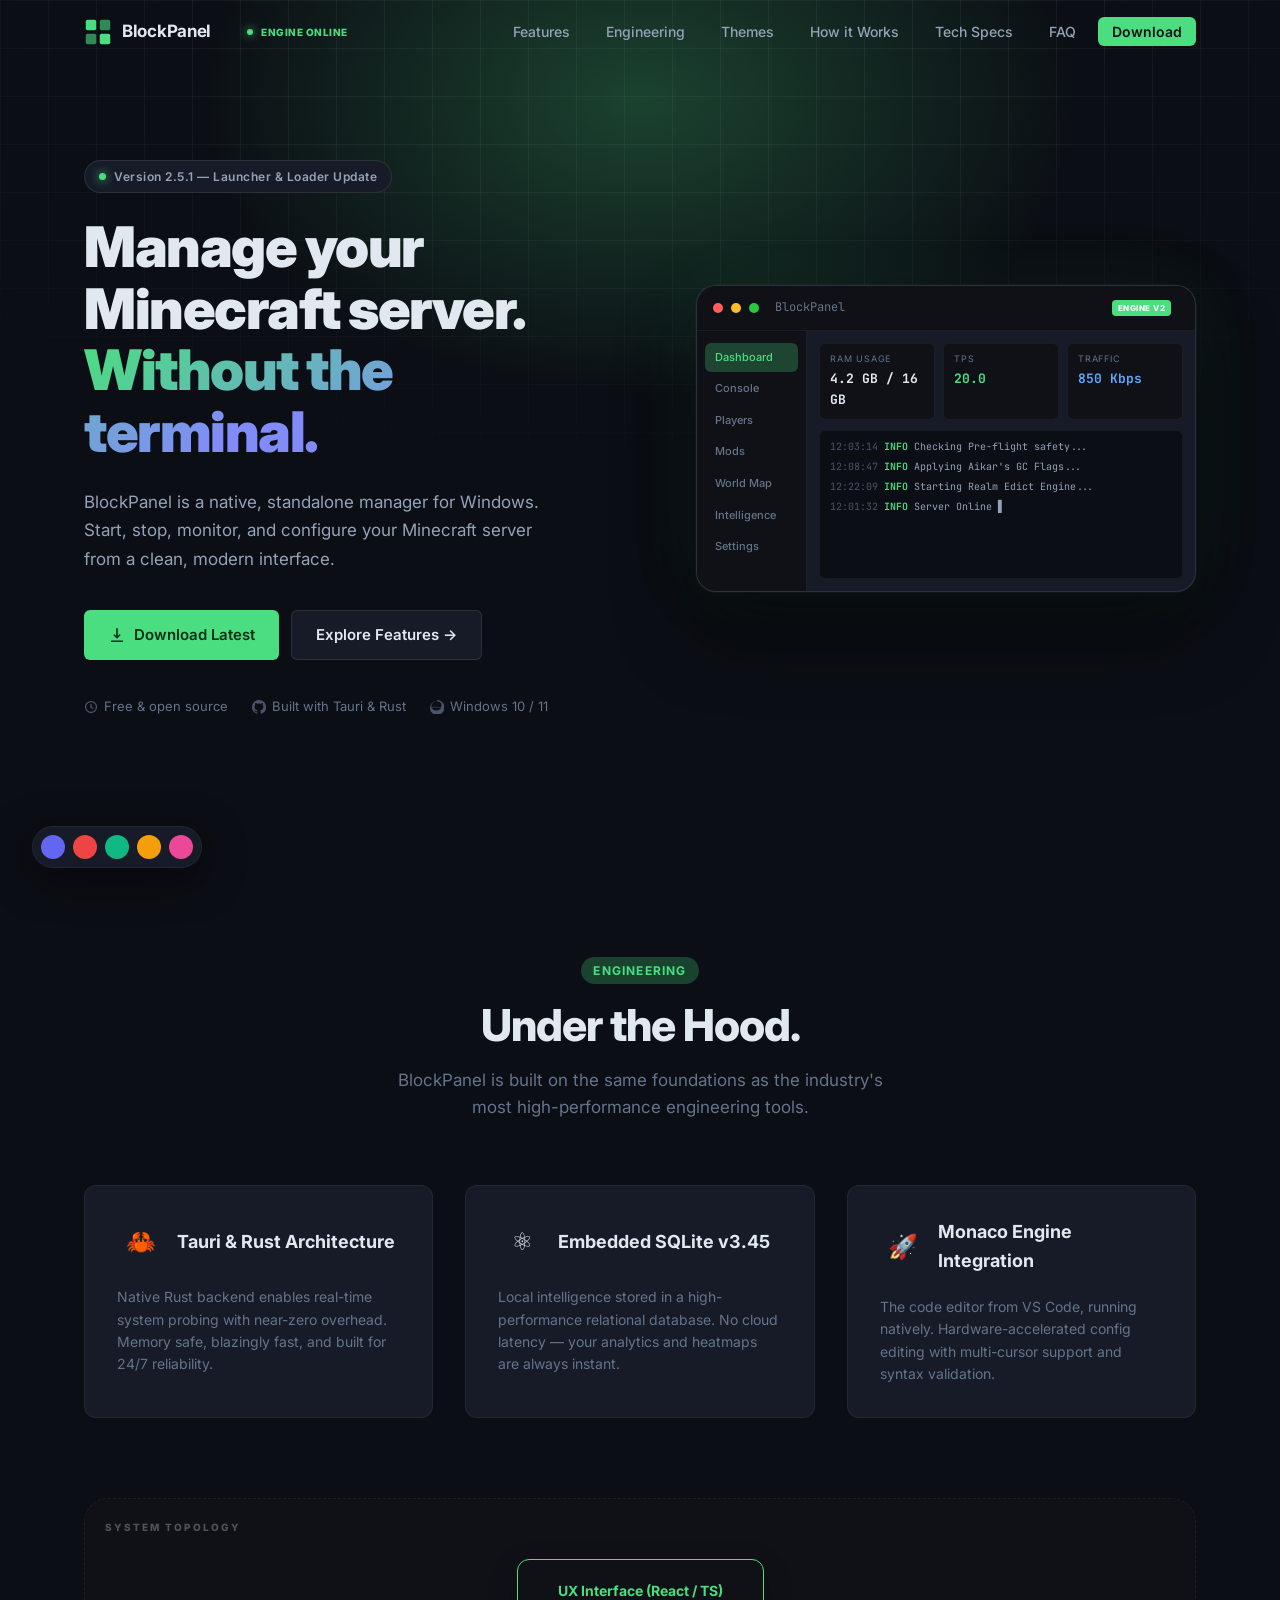
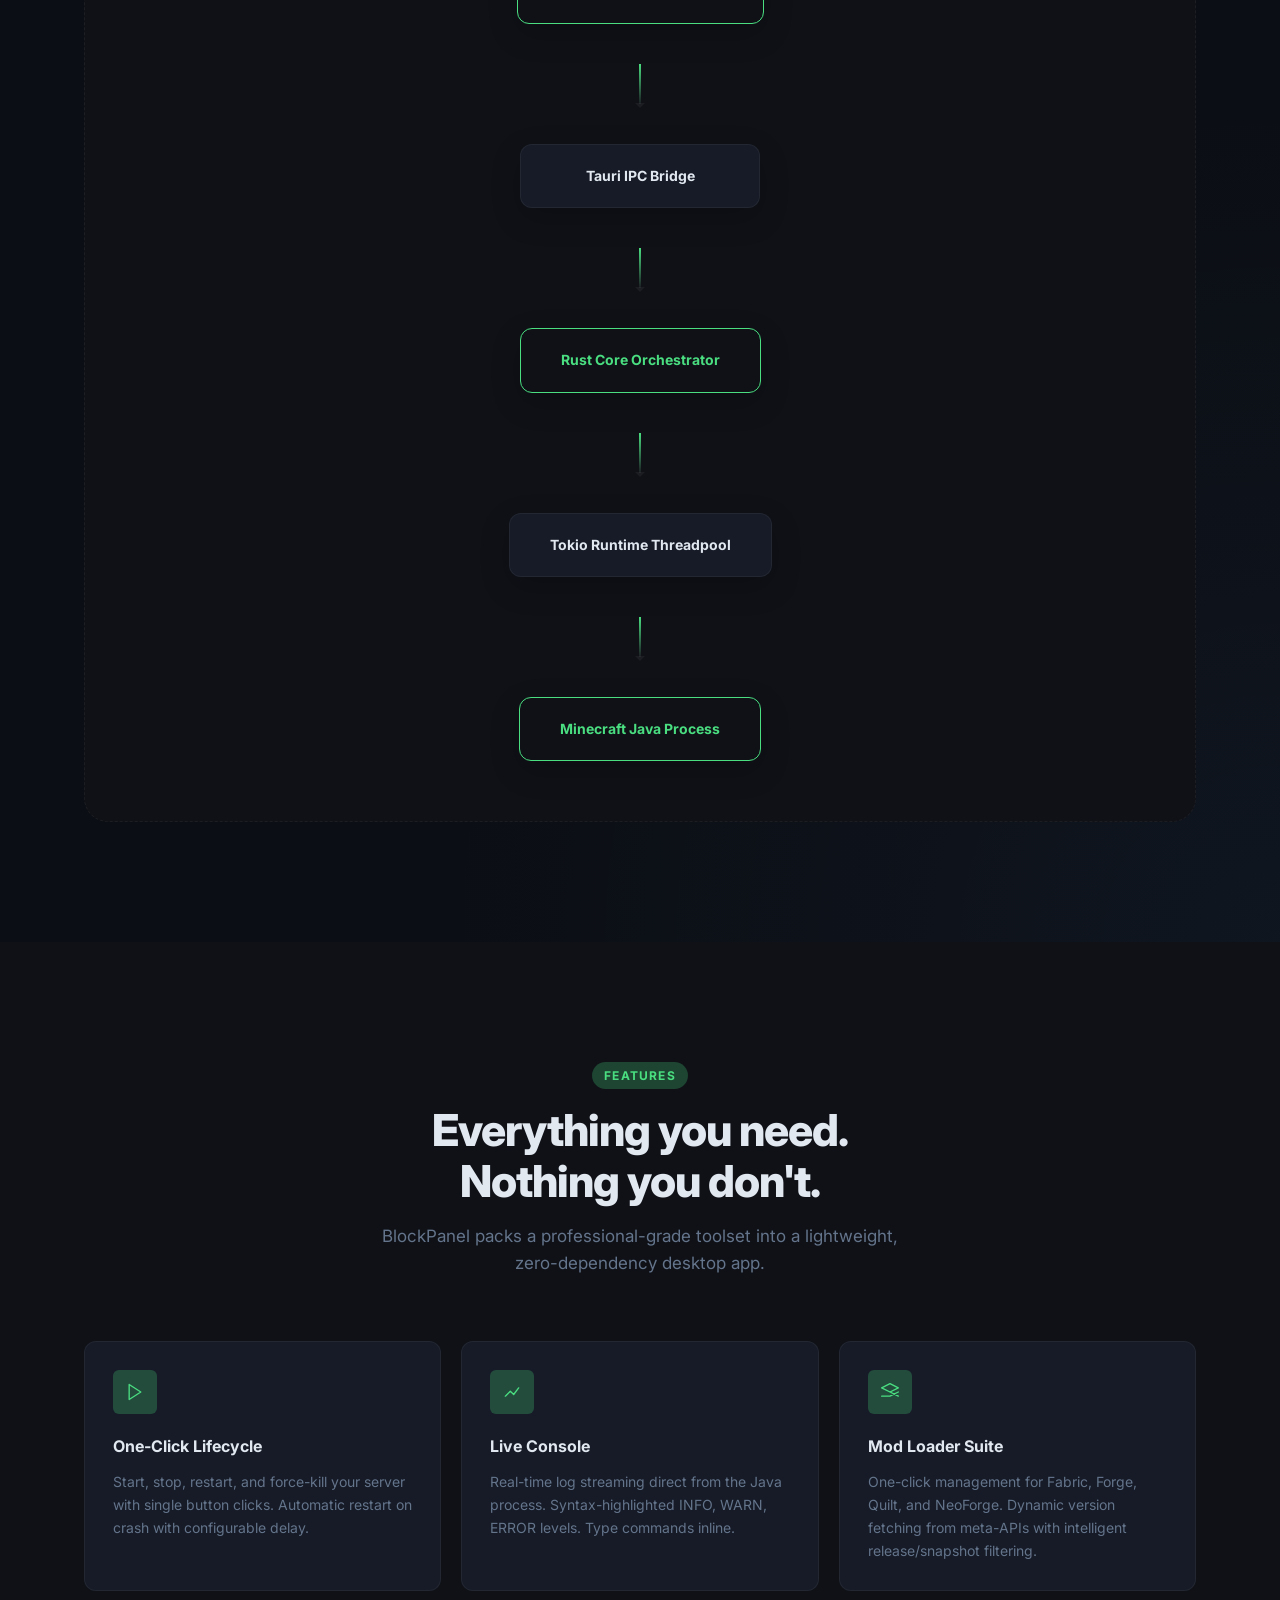
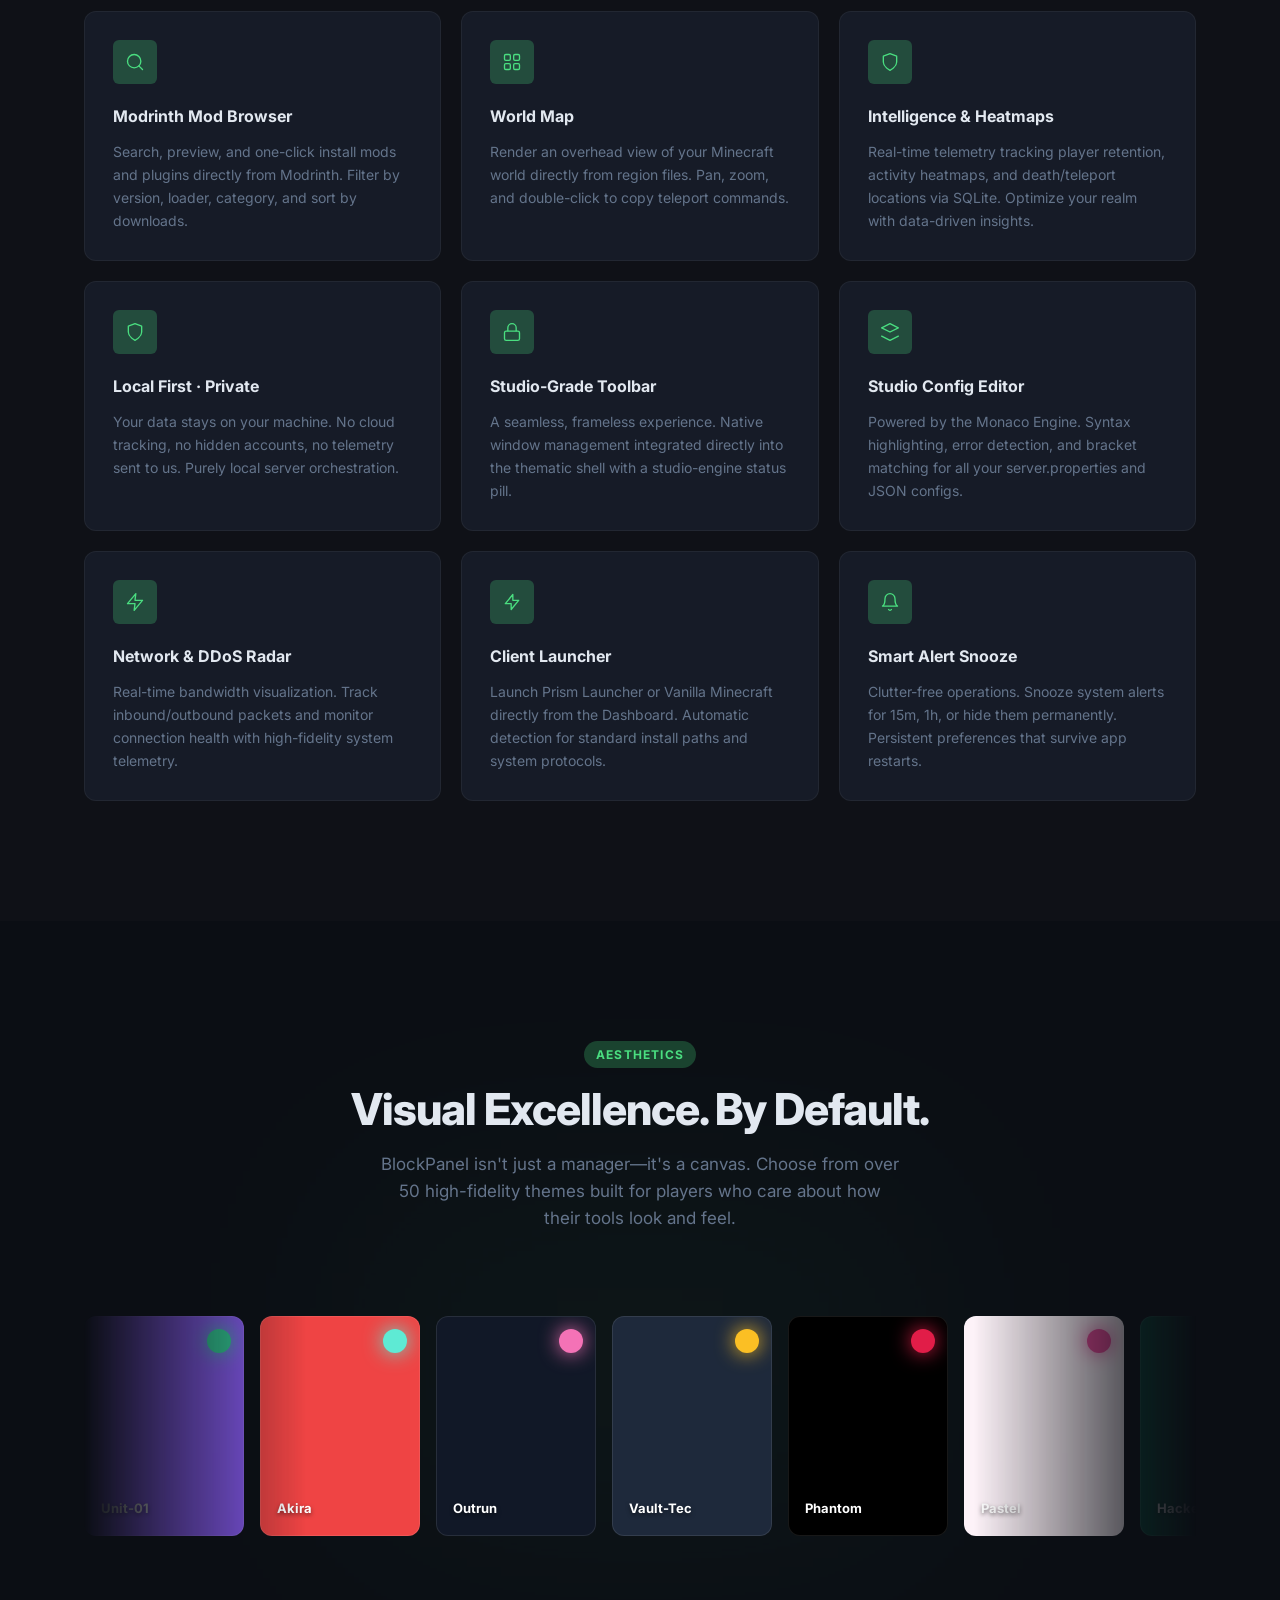
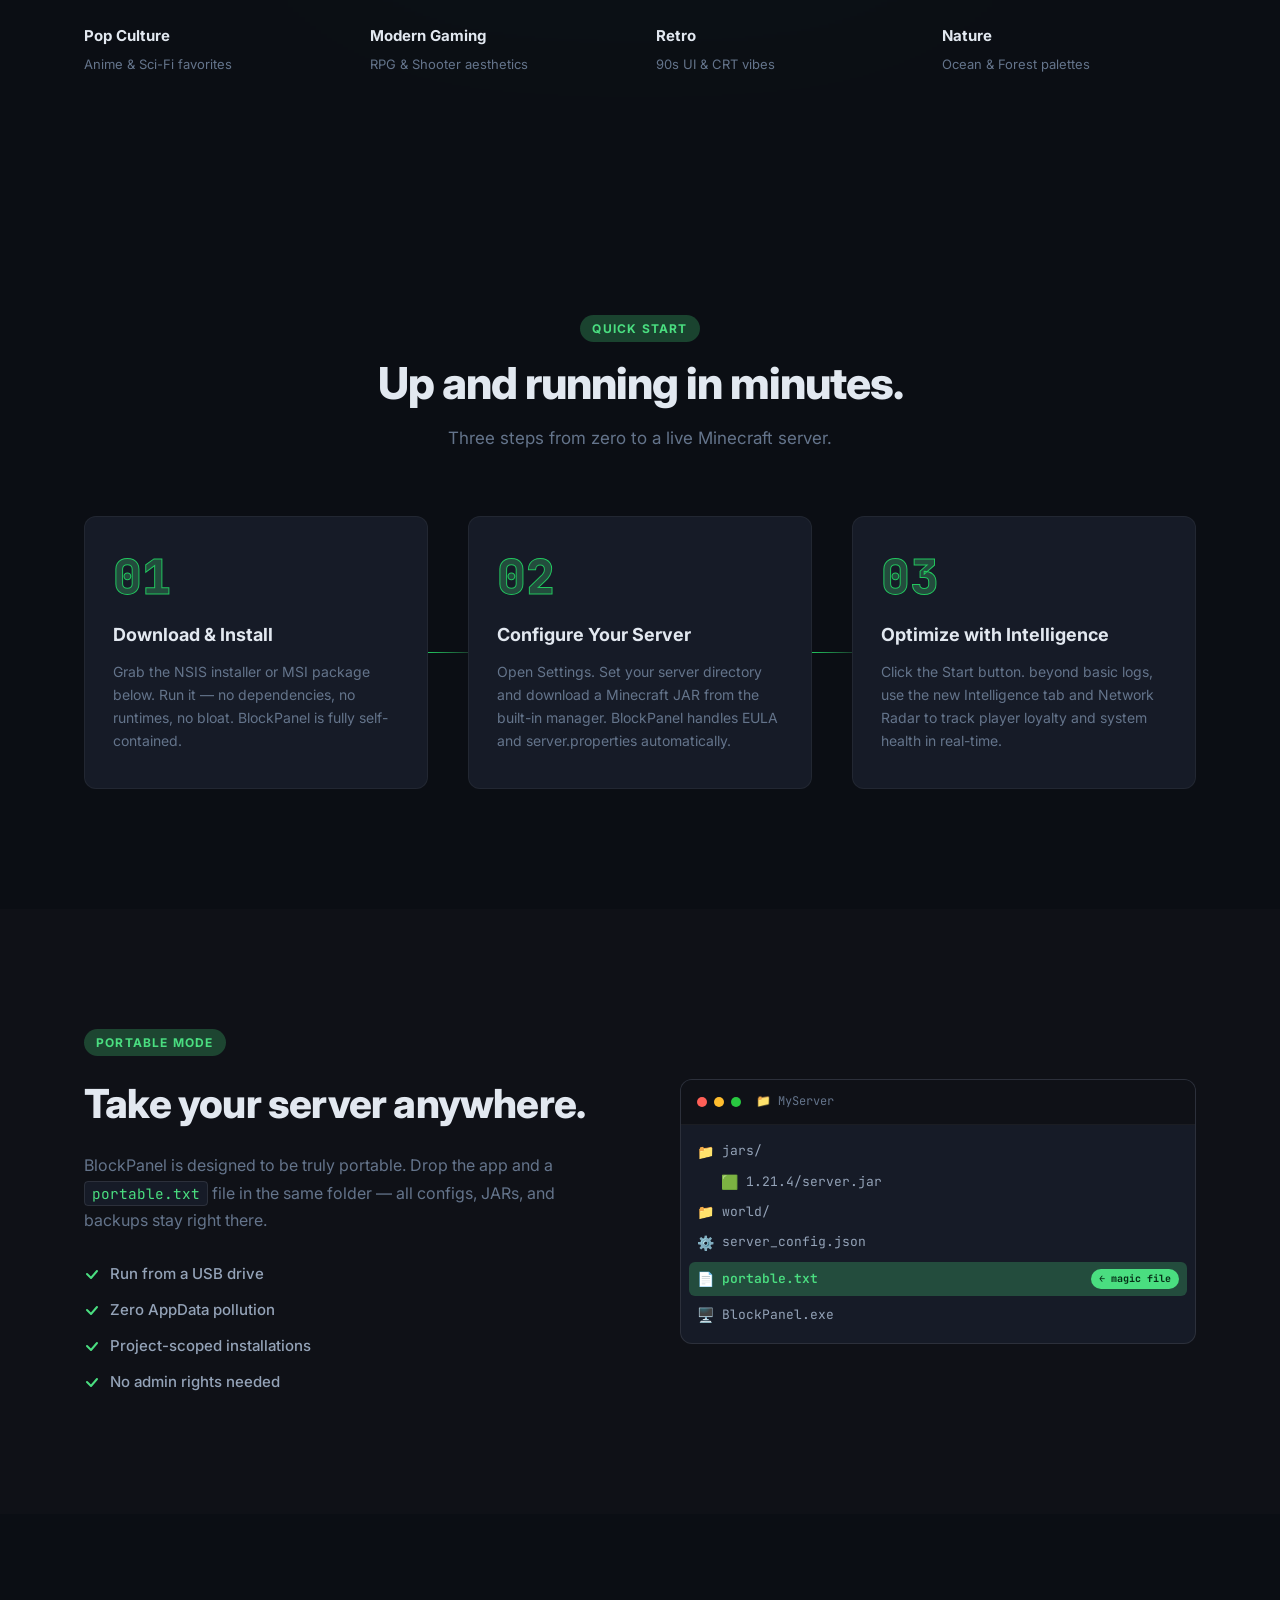
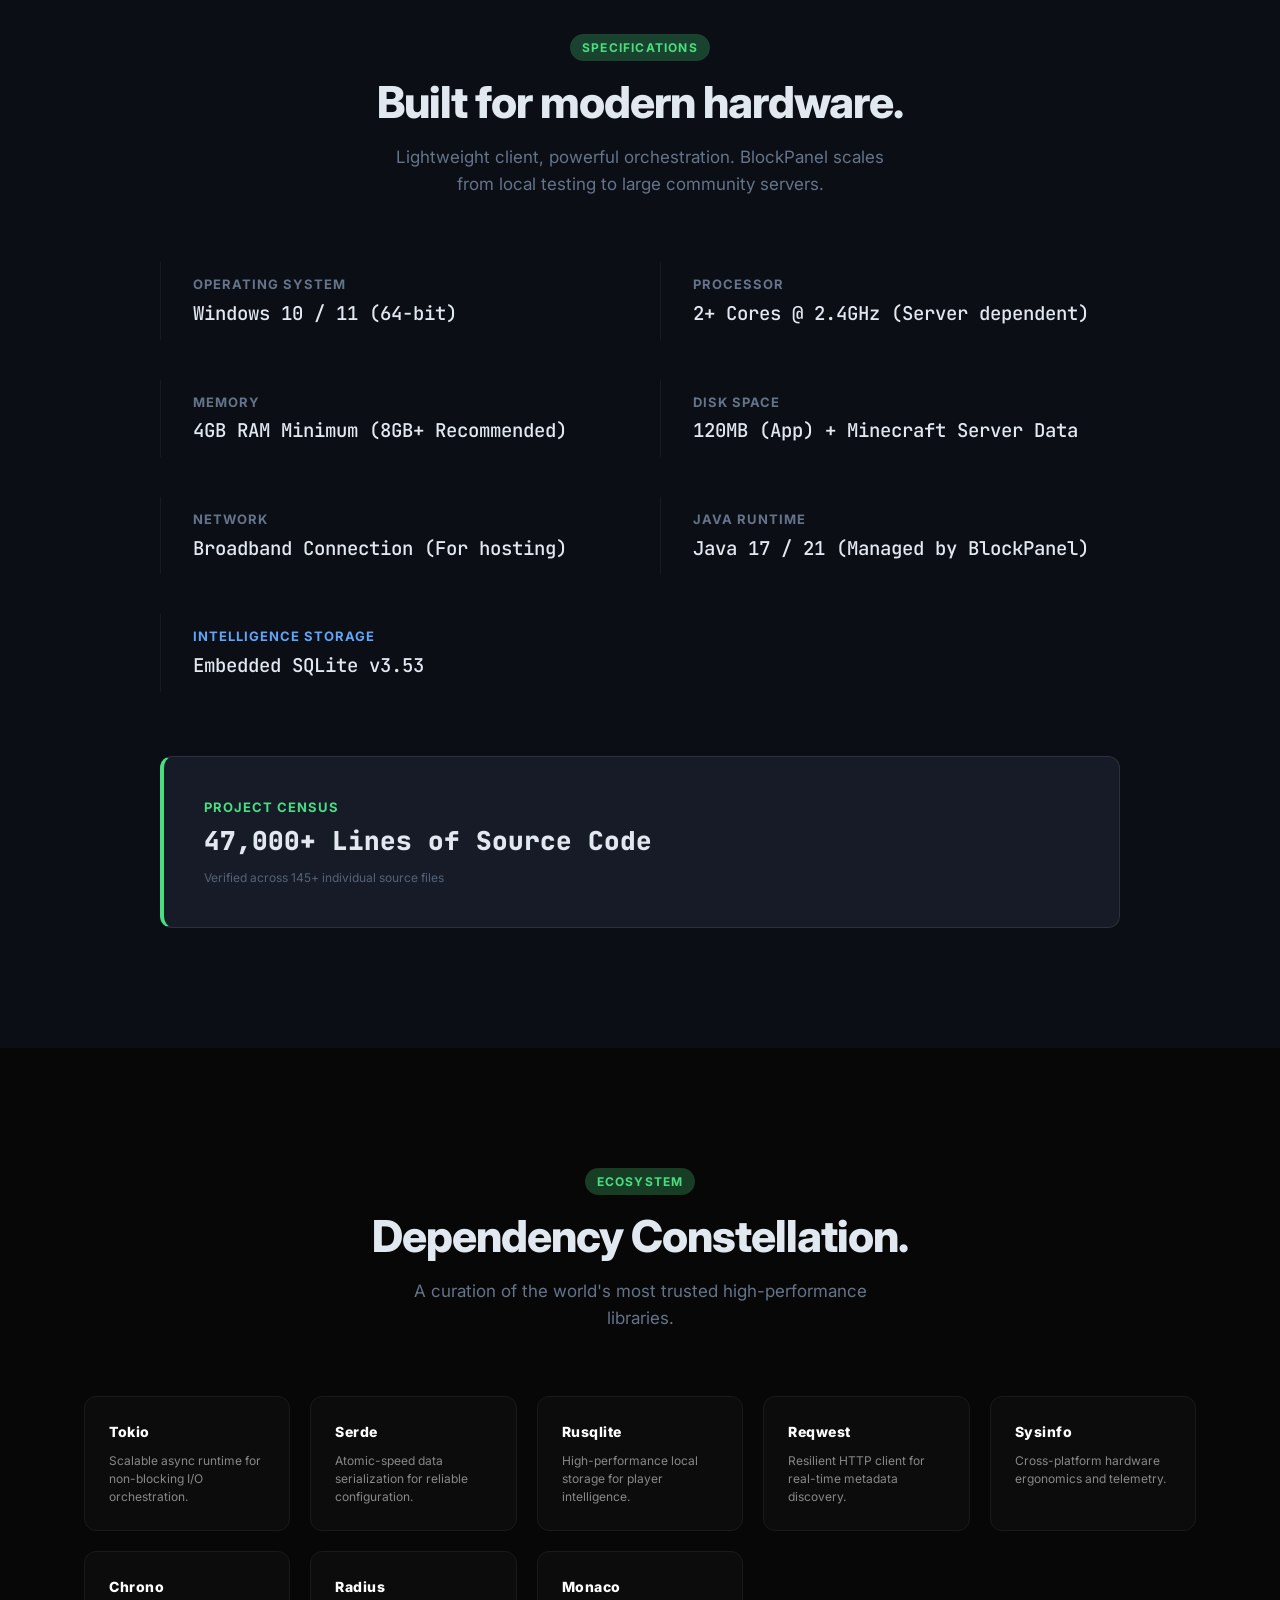
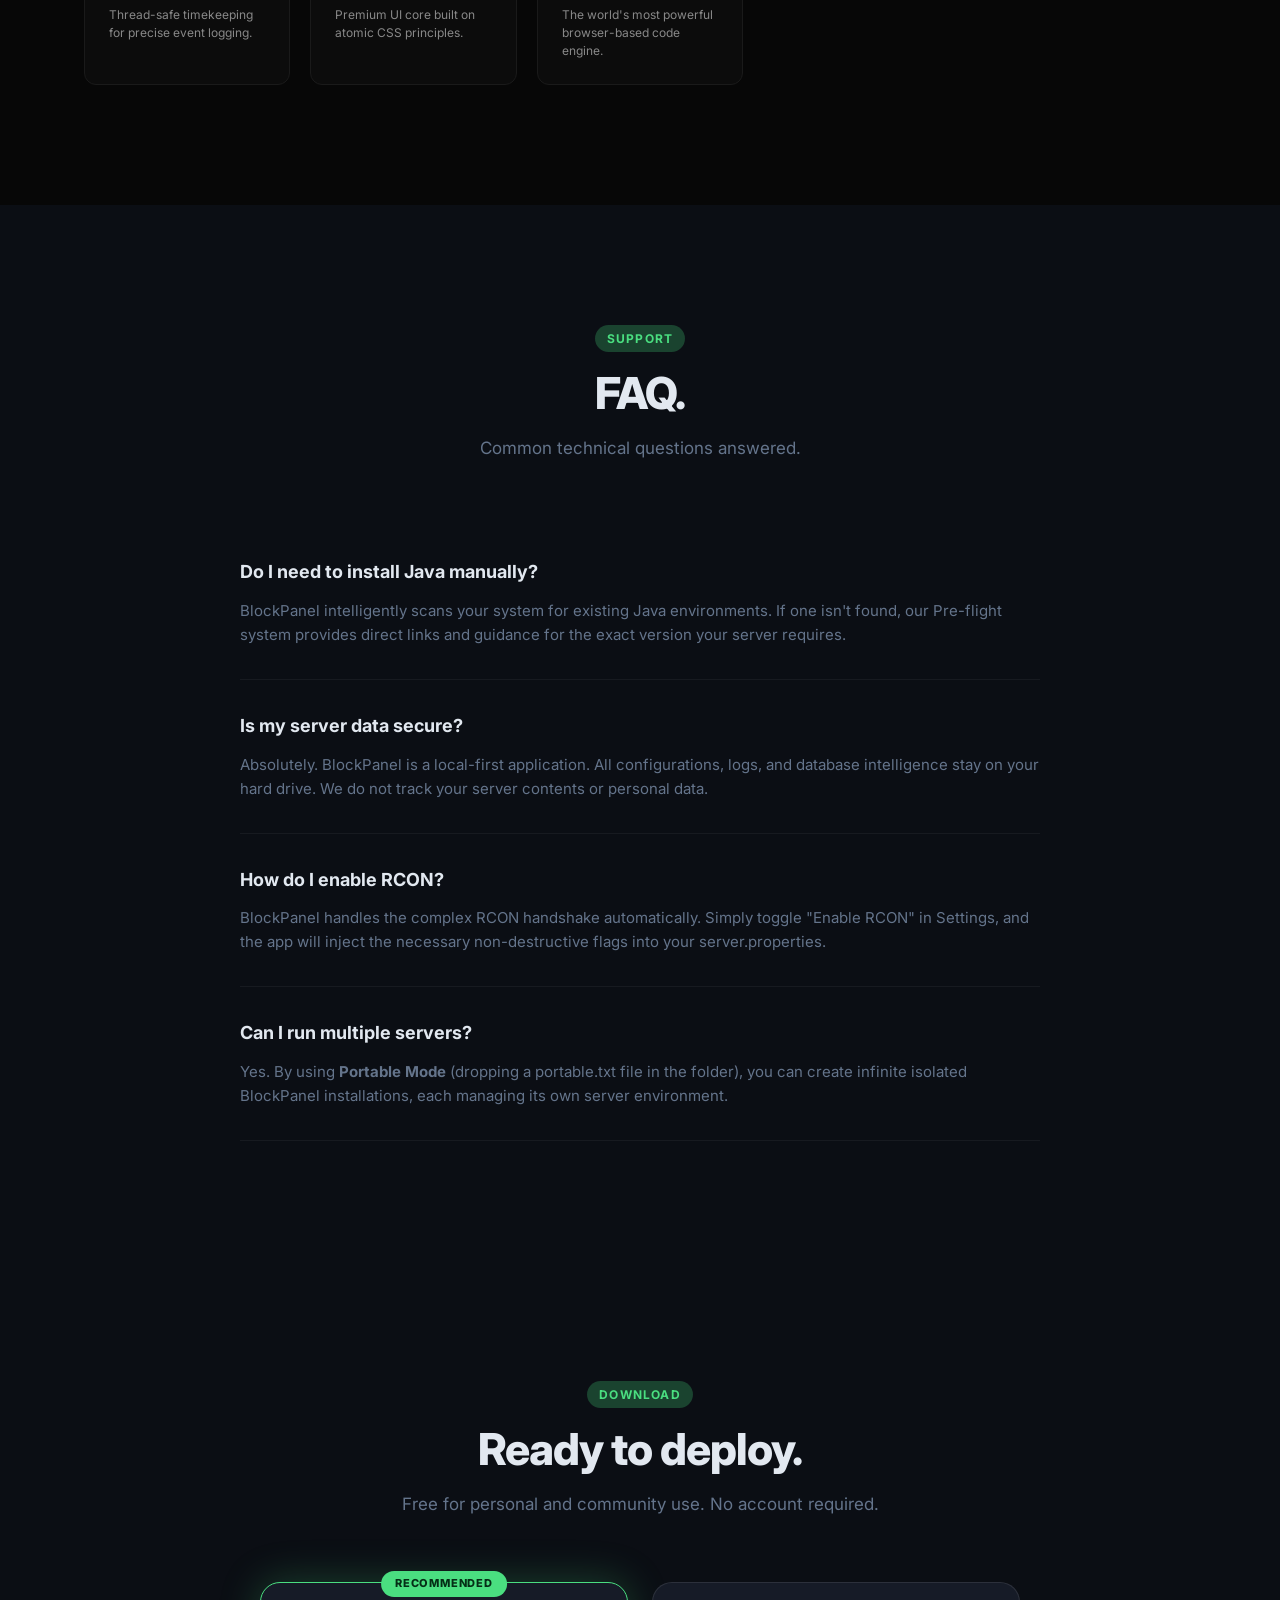
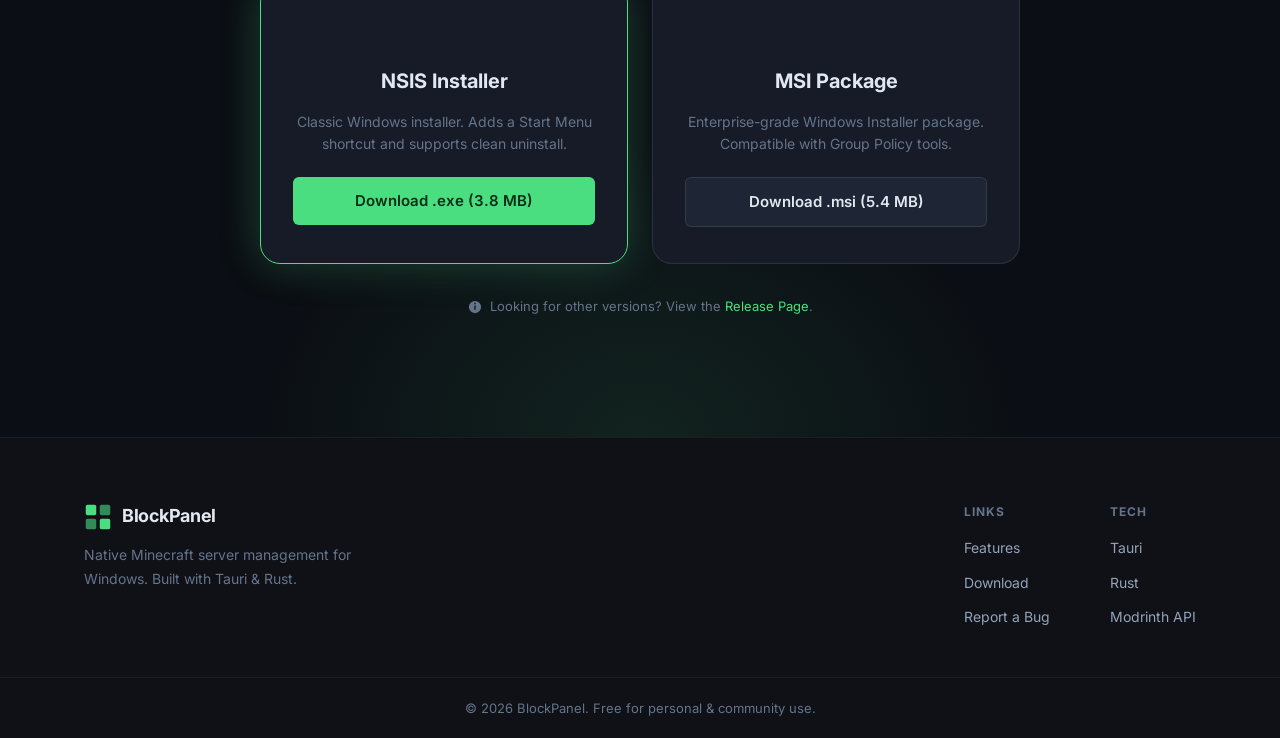
==== commit e69391f5: "feat: update SQLite version and refactor tech specs UI with modular CSS classes" ====
--- a/index.html
+++ b/index.html
@@ -449,14 +449,14 @@
           <div class="spec-label">Java Runtime</div>
           <div class="spec-value">Java 17 / 21 (Managed by BlockPanel)</div>
         </div>
-        <div class="spec-item">
-          <div class="spec-label" style="color: #60a5fa;">Intelligence Storage</div>
-          <div class="spec-value">Embedded SQLite v3.45</div>
-        </div>
-        <div class="spec-item" style="border-color: var(--bp-accent); background: rgba(var(--bp-accent-rgb), 0.05);">
-          <div class="spec-label" style="color: var(--bp-accent);">Project Census</div>
-          <div class="spec-value" style="font-weight: 700;">47,000+ Lines of Source Code</div>
-          <div style="font-size: 11px; opacity: 0.6; margin-top: 4px;">Verified across 145+ individual source files</div>
+        <div class="spec-item spec-blue">
+          <div class="spec-label">Intelligence Storage</div>
+          <div class="spec-value">Embedded SQLite v3.53</div>
+        </div>
+        <div class="spec-item spec-census">
+          <div class="spec-label">Project Census</div>
+          <div class="spec-value">47,000+ Lines of Source Code</div>
+          <div class="spec-note">Verified across 145+ individual source files</div>
         </div>
       </div>
     </div>
--- a/style.css
+++ b/style.css
@@ -1004,6 +1004,57 @@
 }
 
 
+/* ── Tech Specs Styles ─────────────────────────────────────── */
+.specs { background: var(--bg); position: relative; padding: 120px 0; }
+.specs-grid {
+  display: grid;
+  grid-template-columns: repeat(2, 1fr);
+  gap: 40px;
+  max-width: 960px;
+  margin: 0 auto;
+}
+.spec-item {
+  border-left: 1px solid var(--border);
+  padding: 12px 0 12px 32px;
+  transition: border-color var(--transition), transform var(--transition);
+}
+.spec-item:hover {
+  transform: translateX(10px);
+  border-left-color: var(--accent);
+}
+.spec-label {
+  font-size: 13px;
+  font-weight: 700;
+  text-transform: uppercase;
+  letter-spacing: 1px;
+  color: var(--text-muted);
+  margin-bottom: 6px;
+}
+.spec-value {
+  font-size: 19px;
+  font-weight: 500;
+  color: var(--text);
+  line-height: 1.4;
+  font-family: var(--font-mono);
+}
+
+.spec-blue:hover { border-left-color: var(--blue); }
+.spec-blue .spec-label { color: var(--blue); }
+
+/* Impact Spec (Project Census) */
+.spec-census {
+  grid-column: 1 / -1;
+  background: var(--surface);
+  border: 1px solid var(--border-mid);
+  border-left: 4px solid var(--accent);
+  padding: 40px;
+  border-radius: var(--radius);
+  margin-top: 24px;
+}
+.spec-census .spec-label { color: var(--accent); }
+.spec-census .spec-value { font-size: 26px; font-weight: 800; }
+.spec-census .spec-note { font-size: 12px; color: var(--text-muted); margin-top: 8px; font-family: var(--font); opacity: 0.8; }
+
 /* ── Responsive ────────────────────────────────────────────── */
 @media (max-width: 1024px) {
   .features-grid { grid-template-columns: repeat(2, 1fr); }
@@ -1024,6 +1075,10 @@
   .footer-inner { grid-template-columns: 1fr; gap: 48px; }
 }
 
+@media (max-width: 768px) {
+  .specs-grid { grid-template-columns: 1fr; gap: 24px; }
+}
+
 @media (max-width: 640px) {
   .section { padding: 80px 0; }
   .nav-links { display: none; }
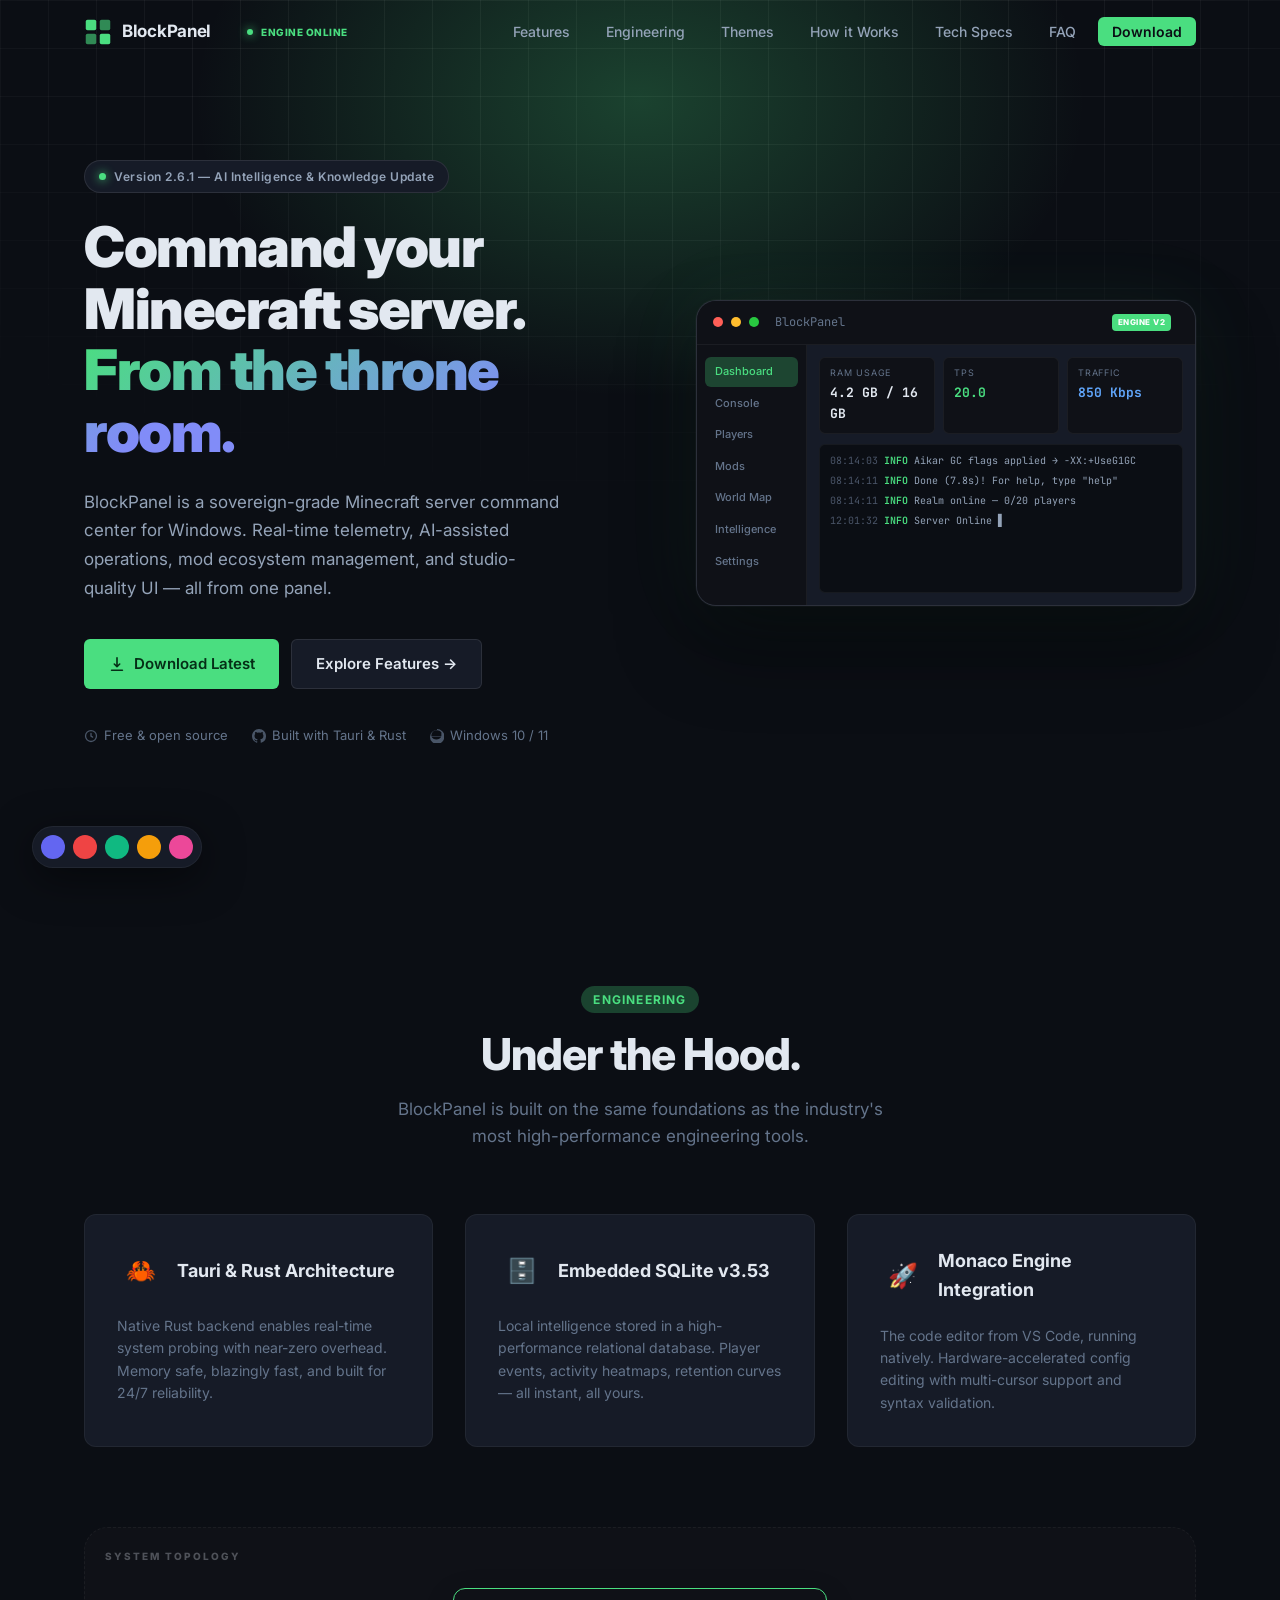
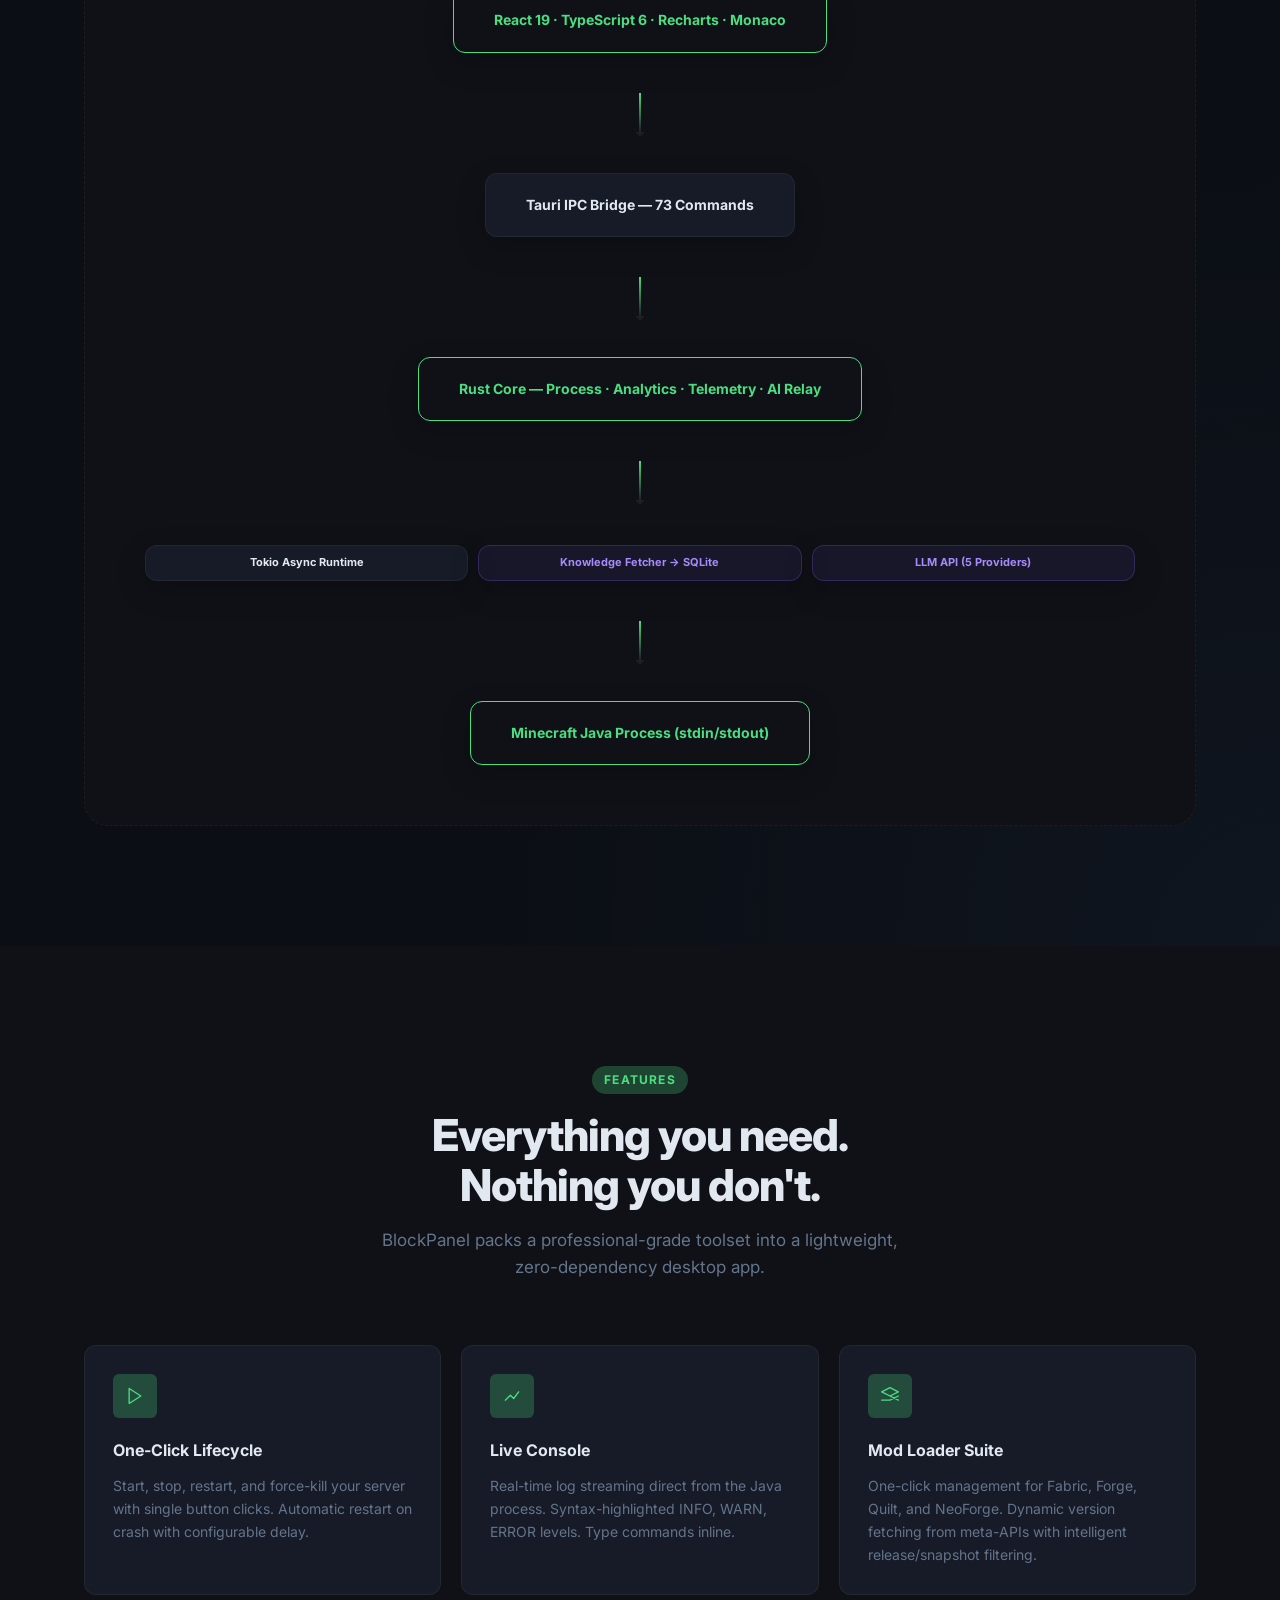
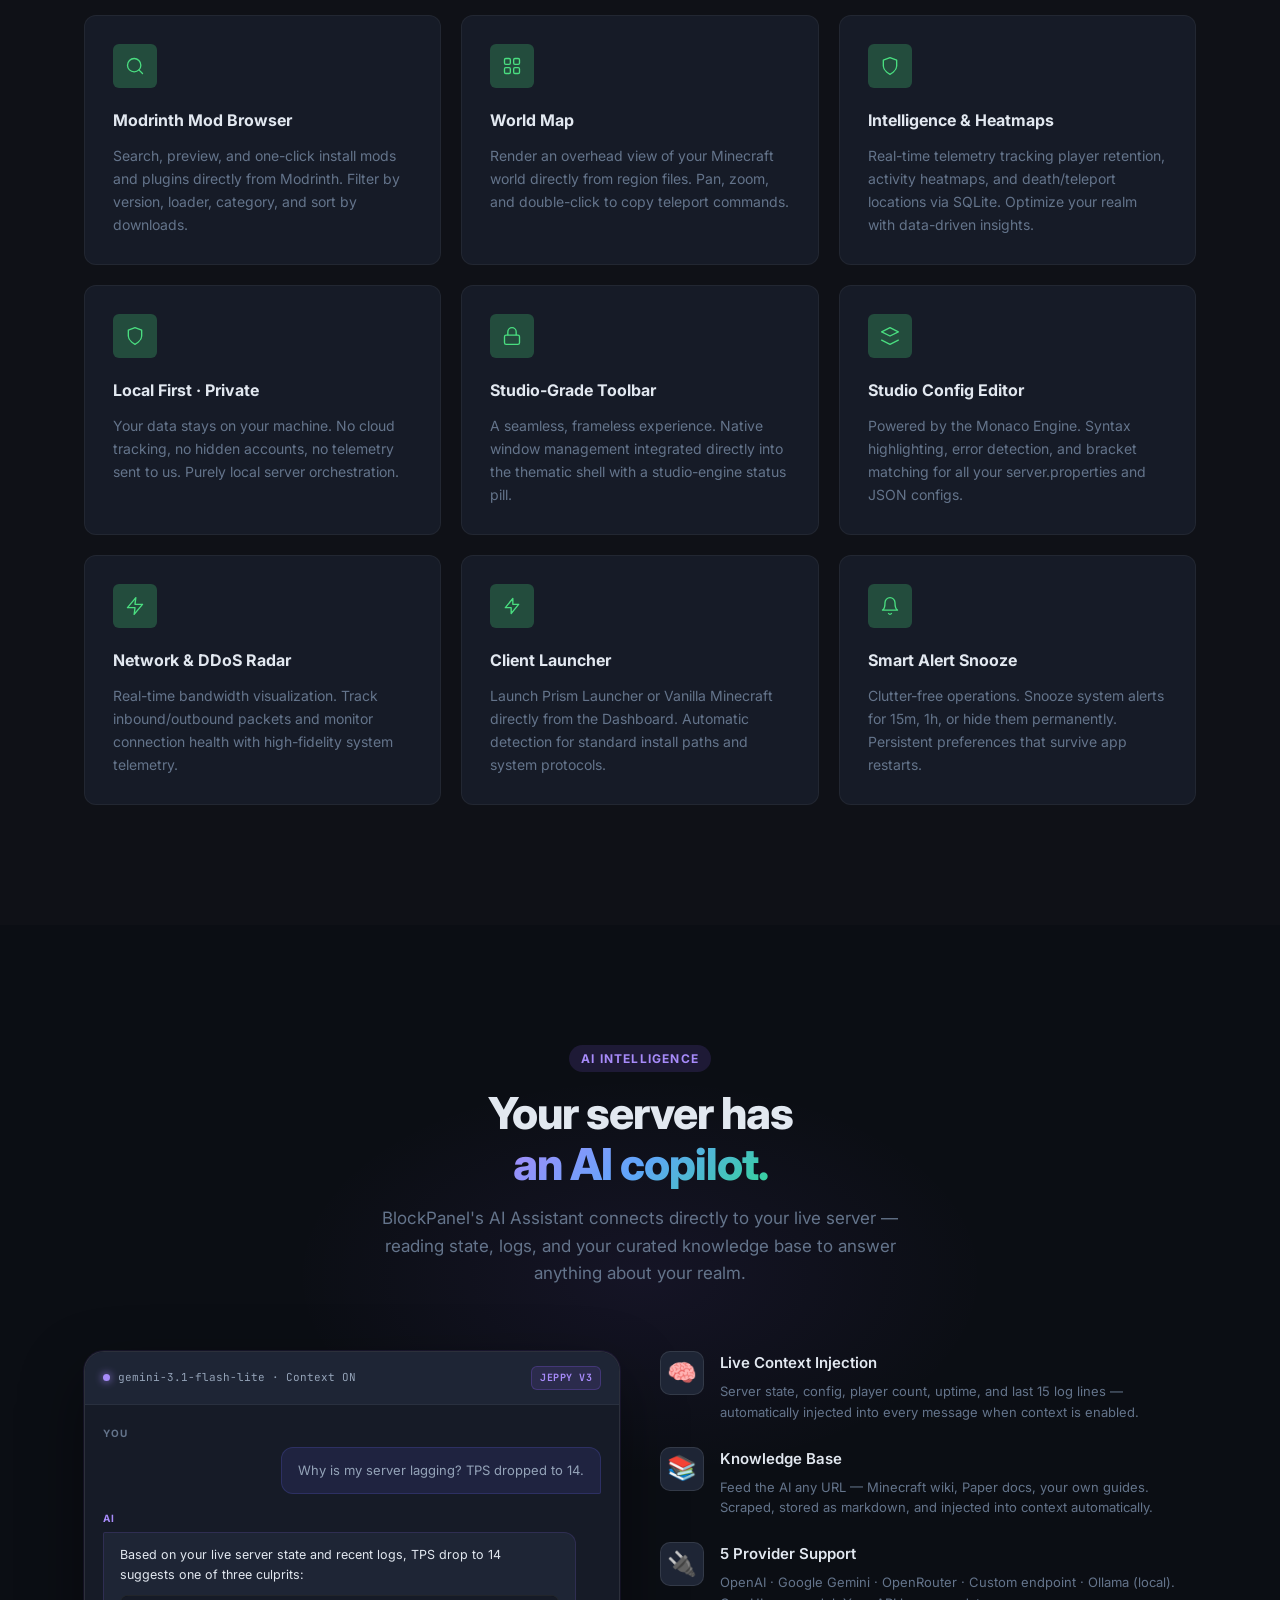
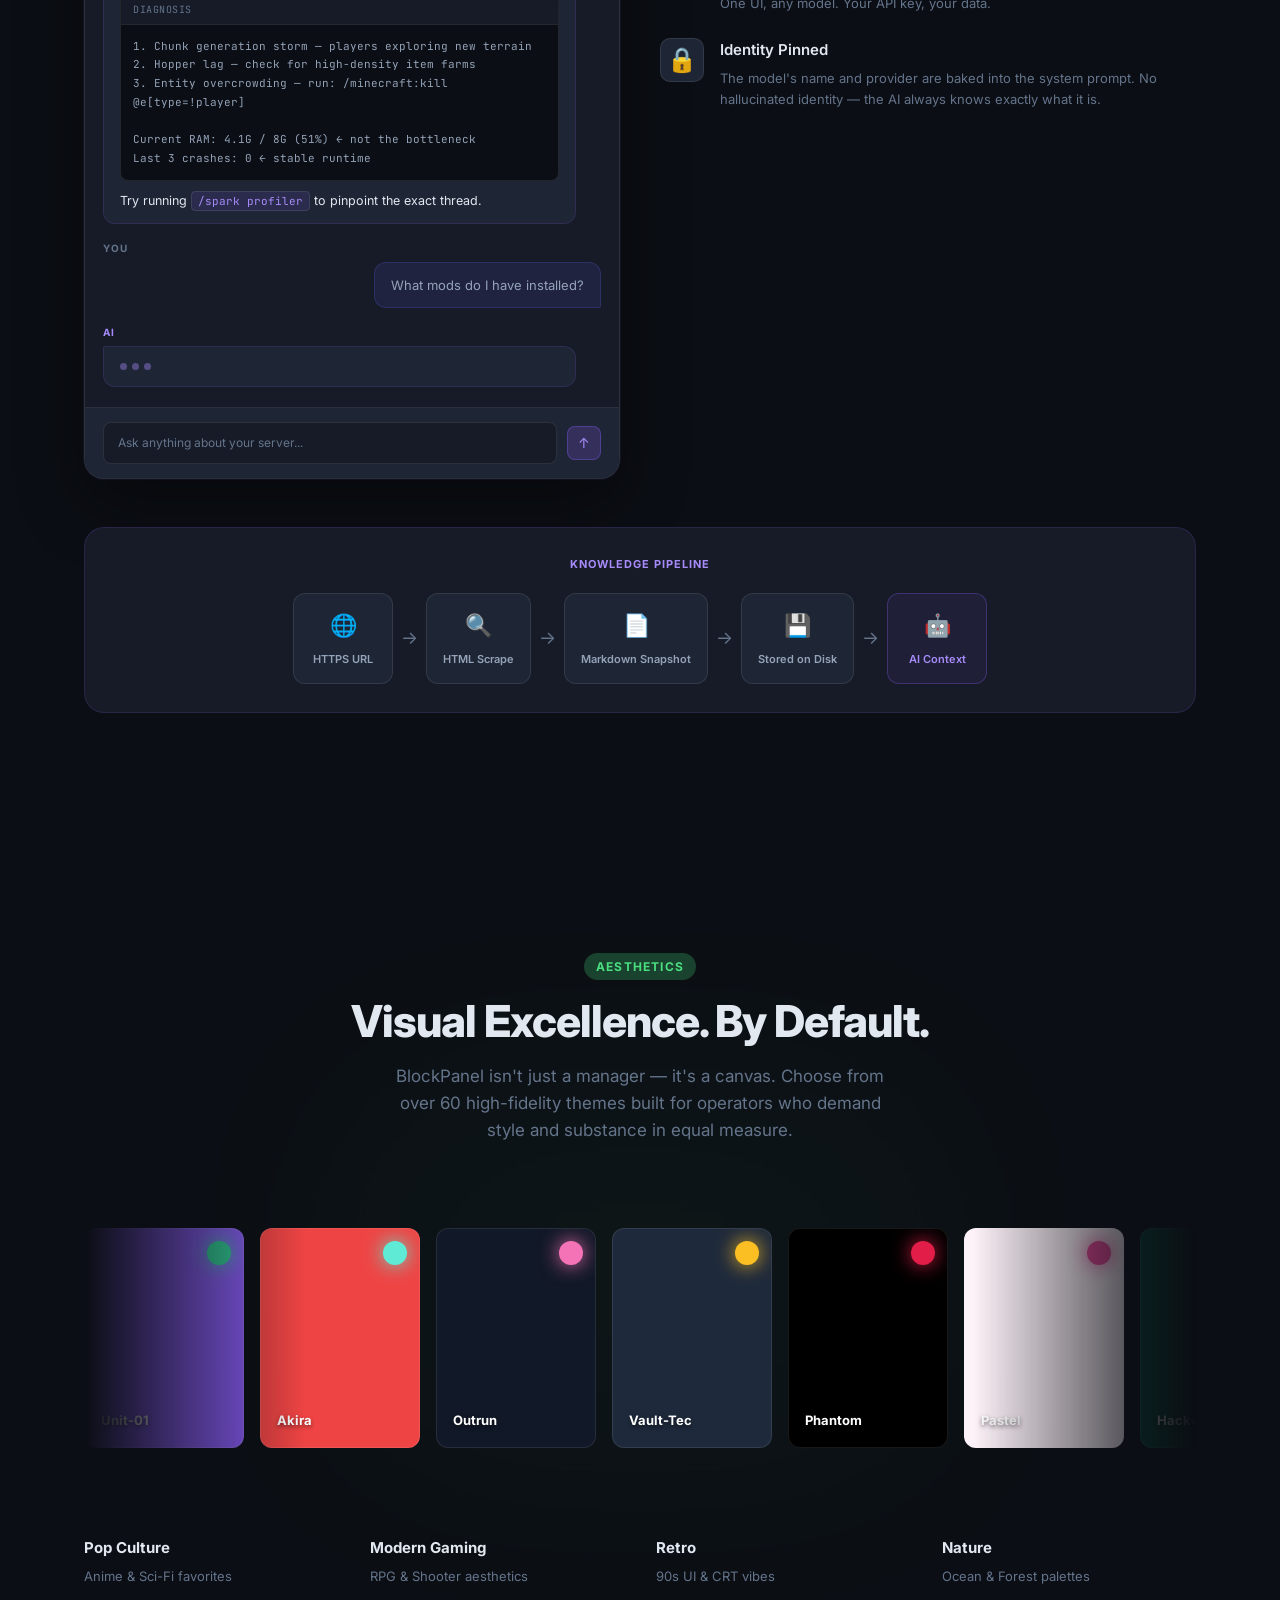
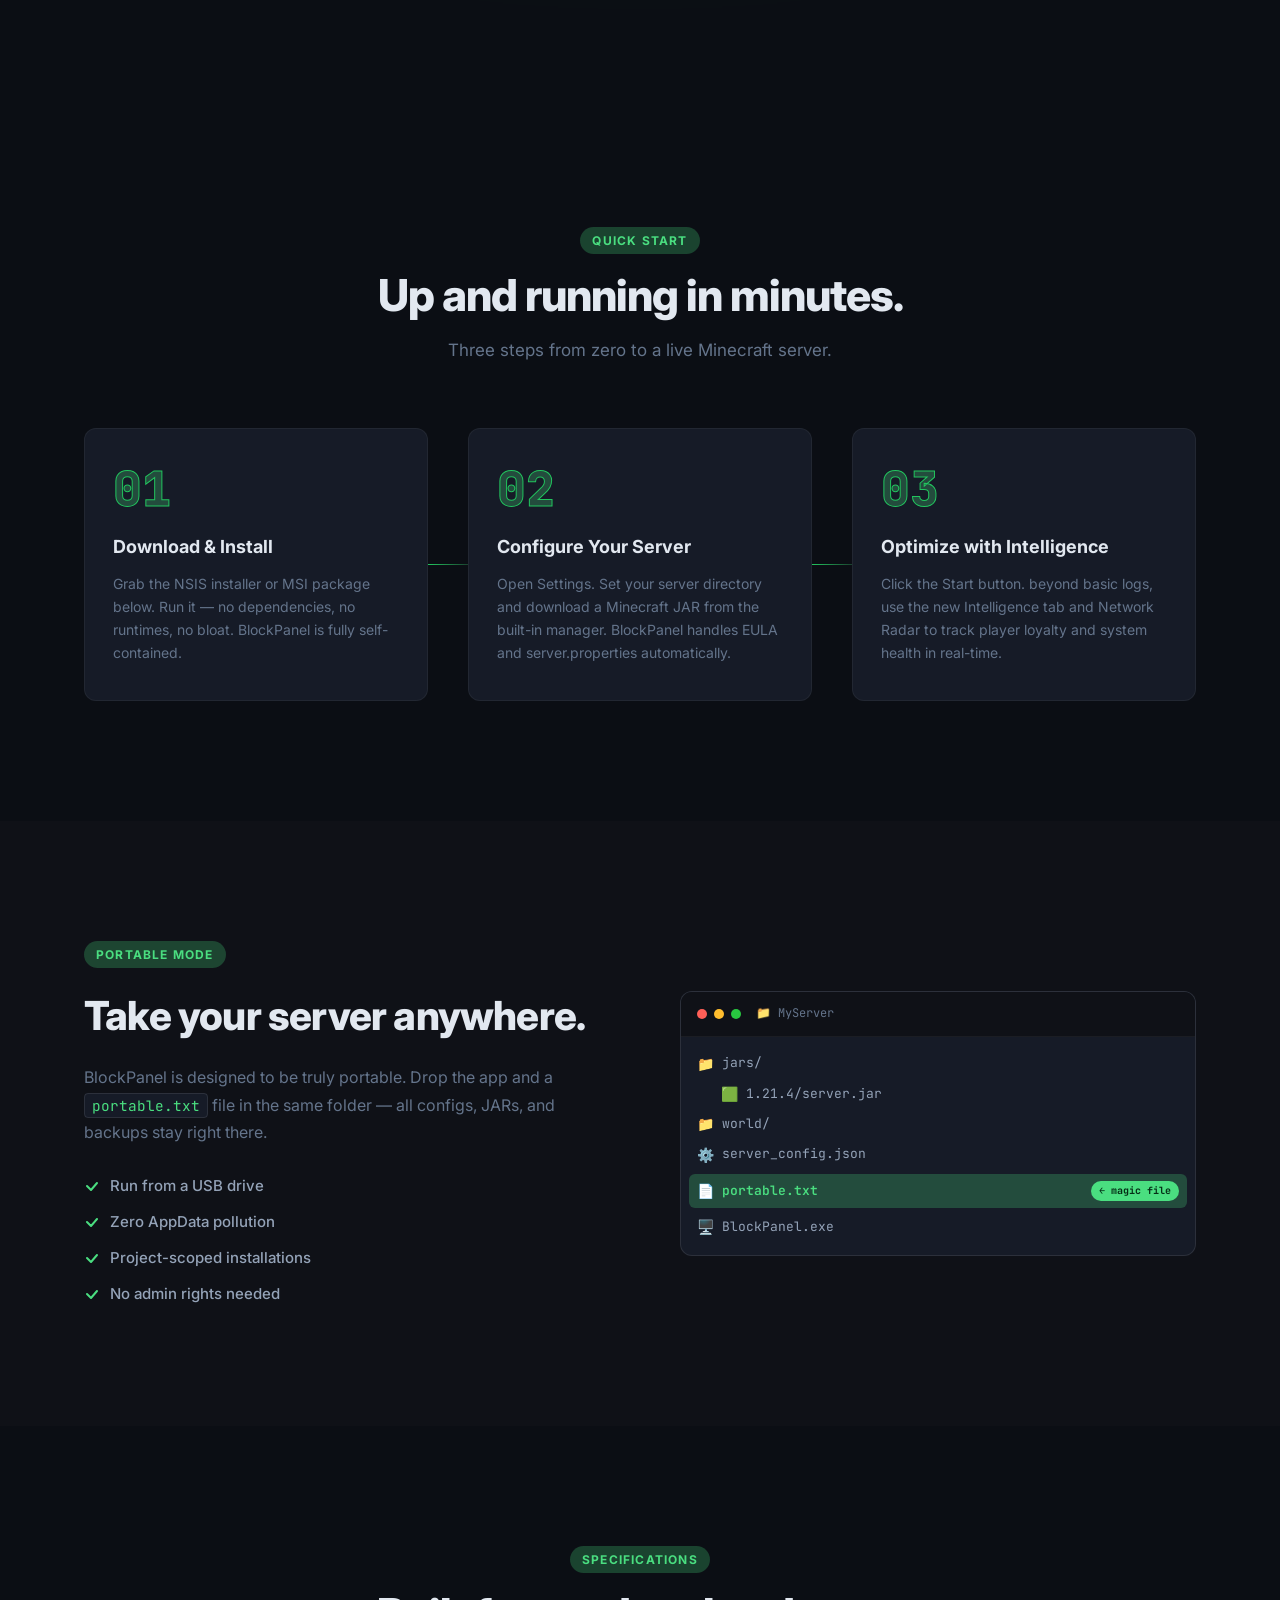
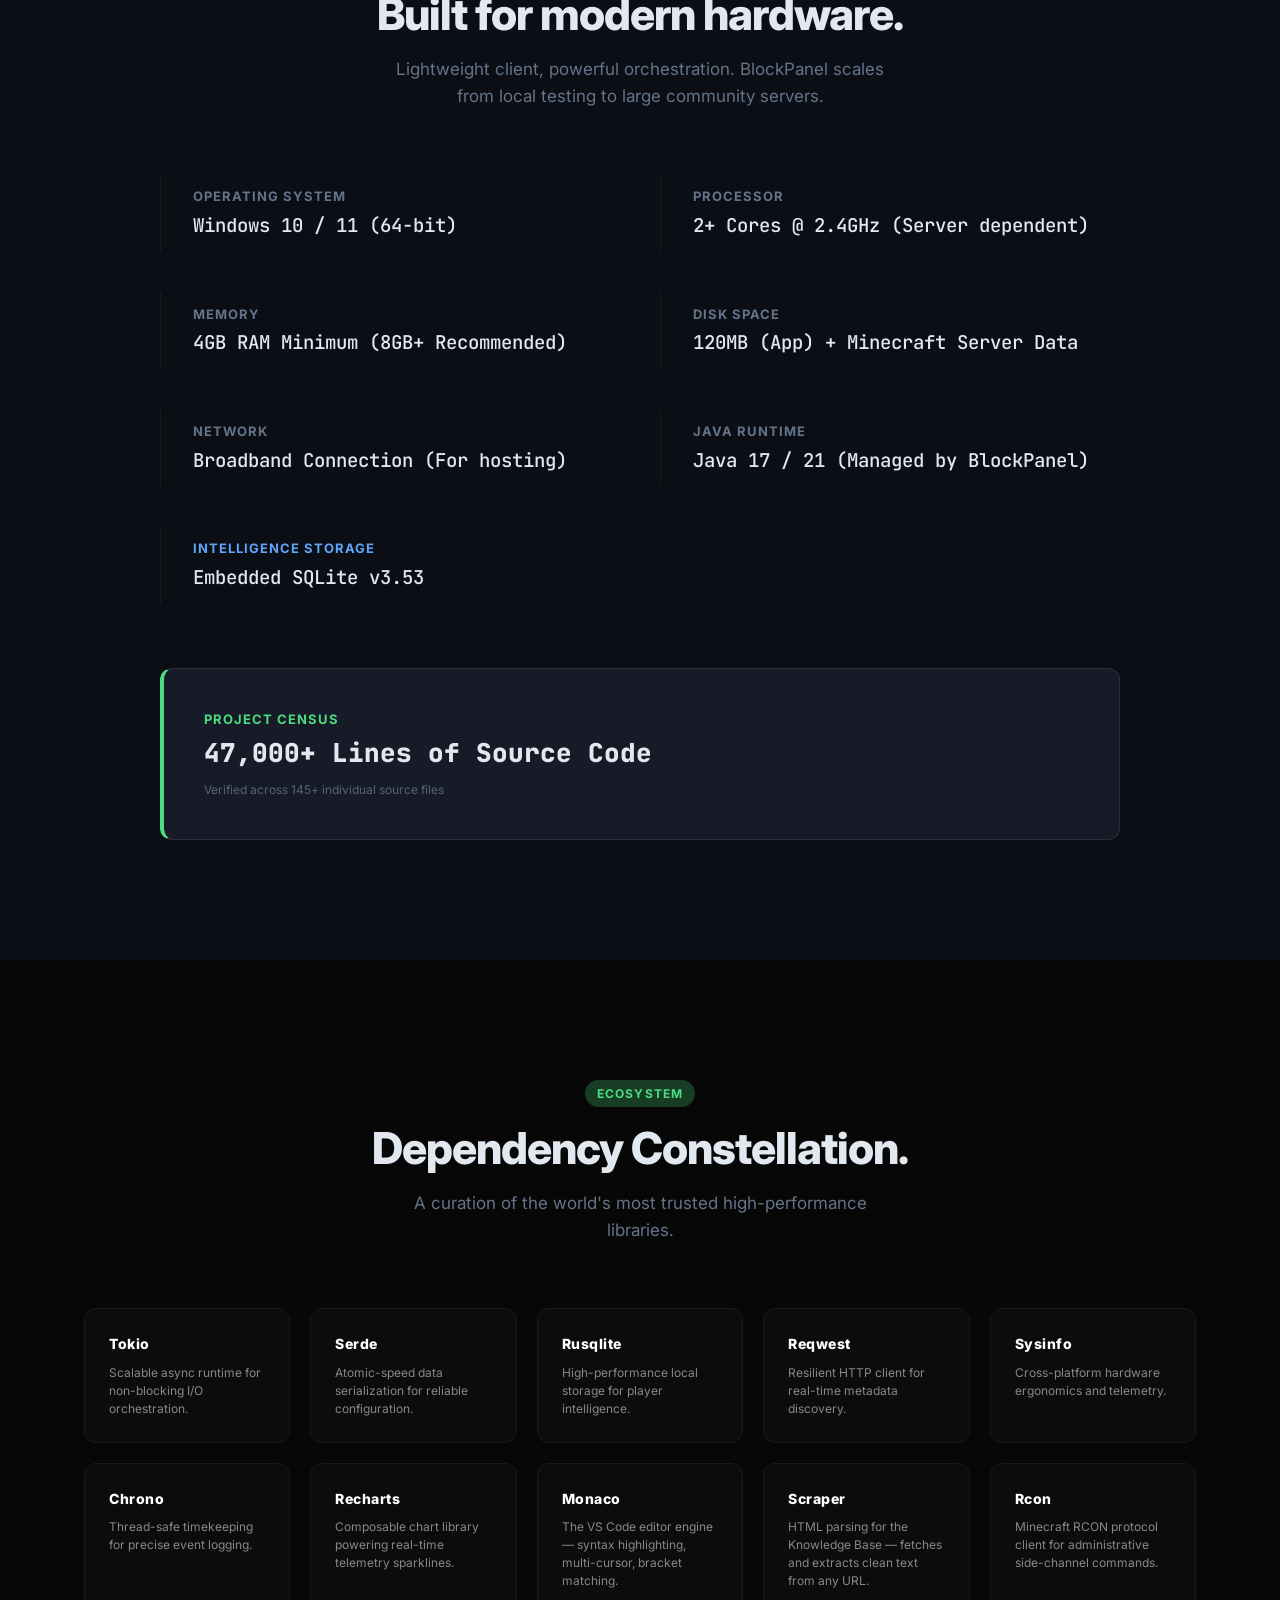
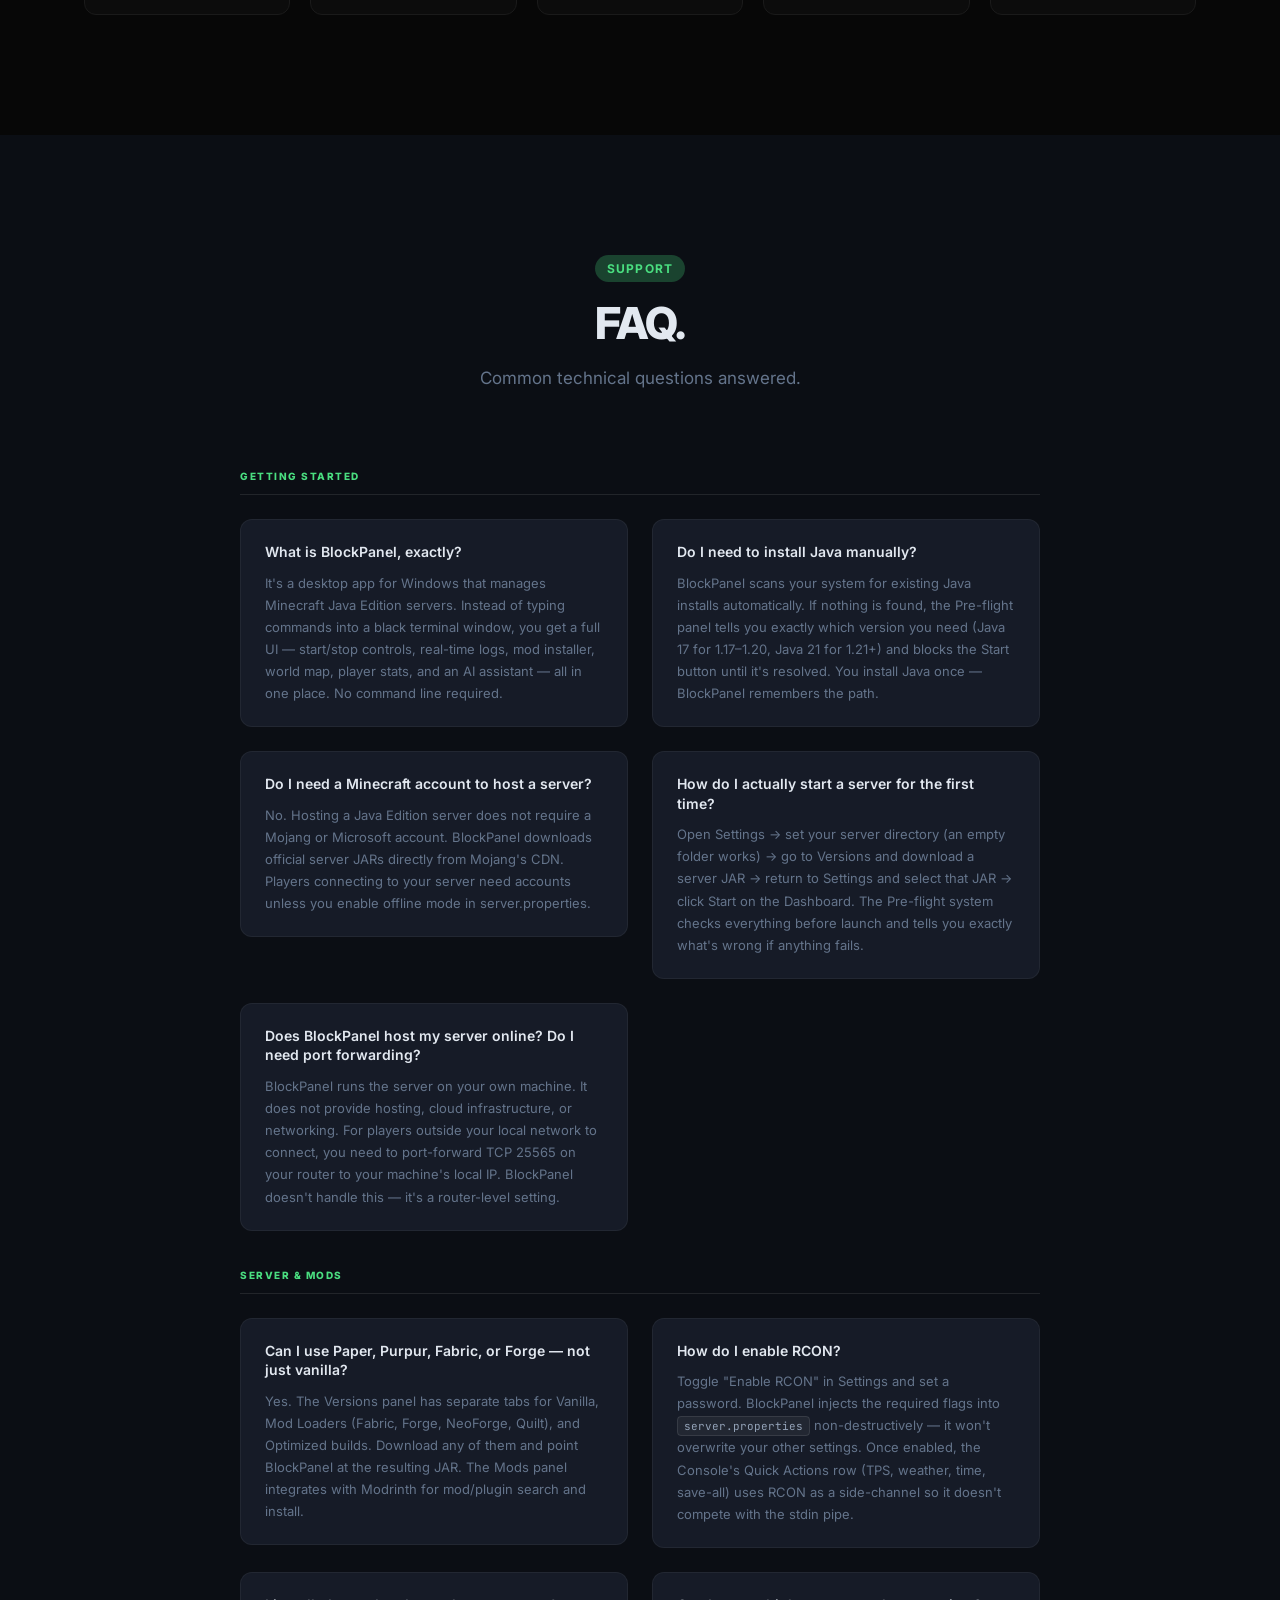
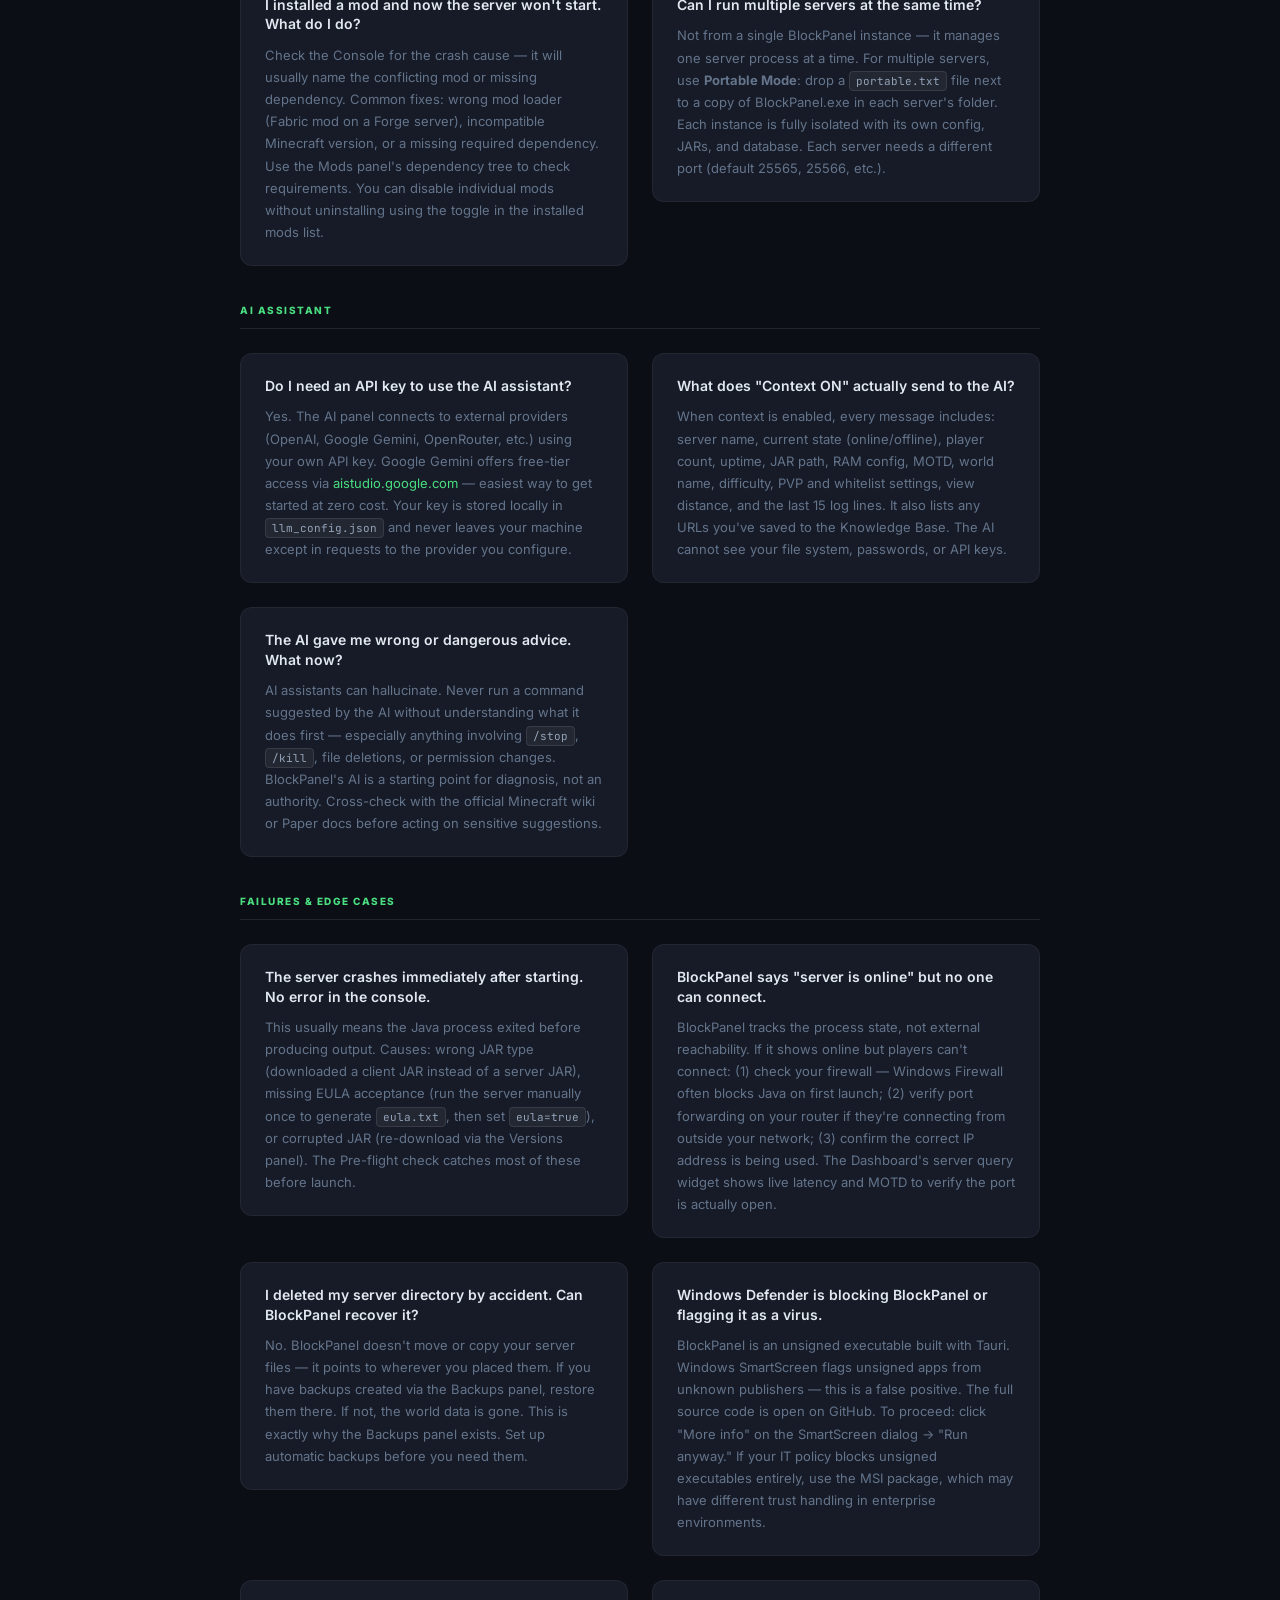
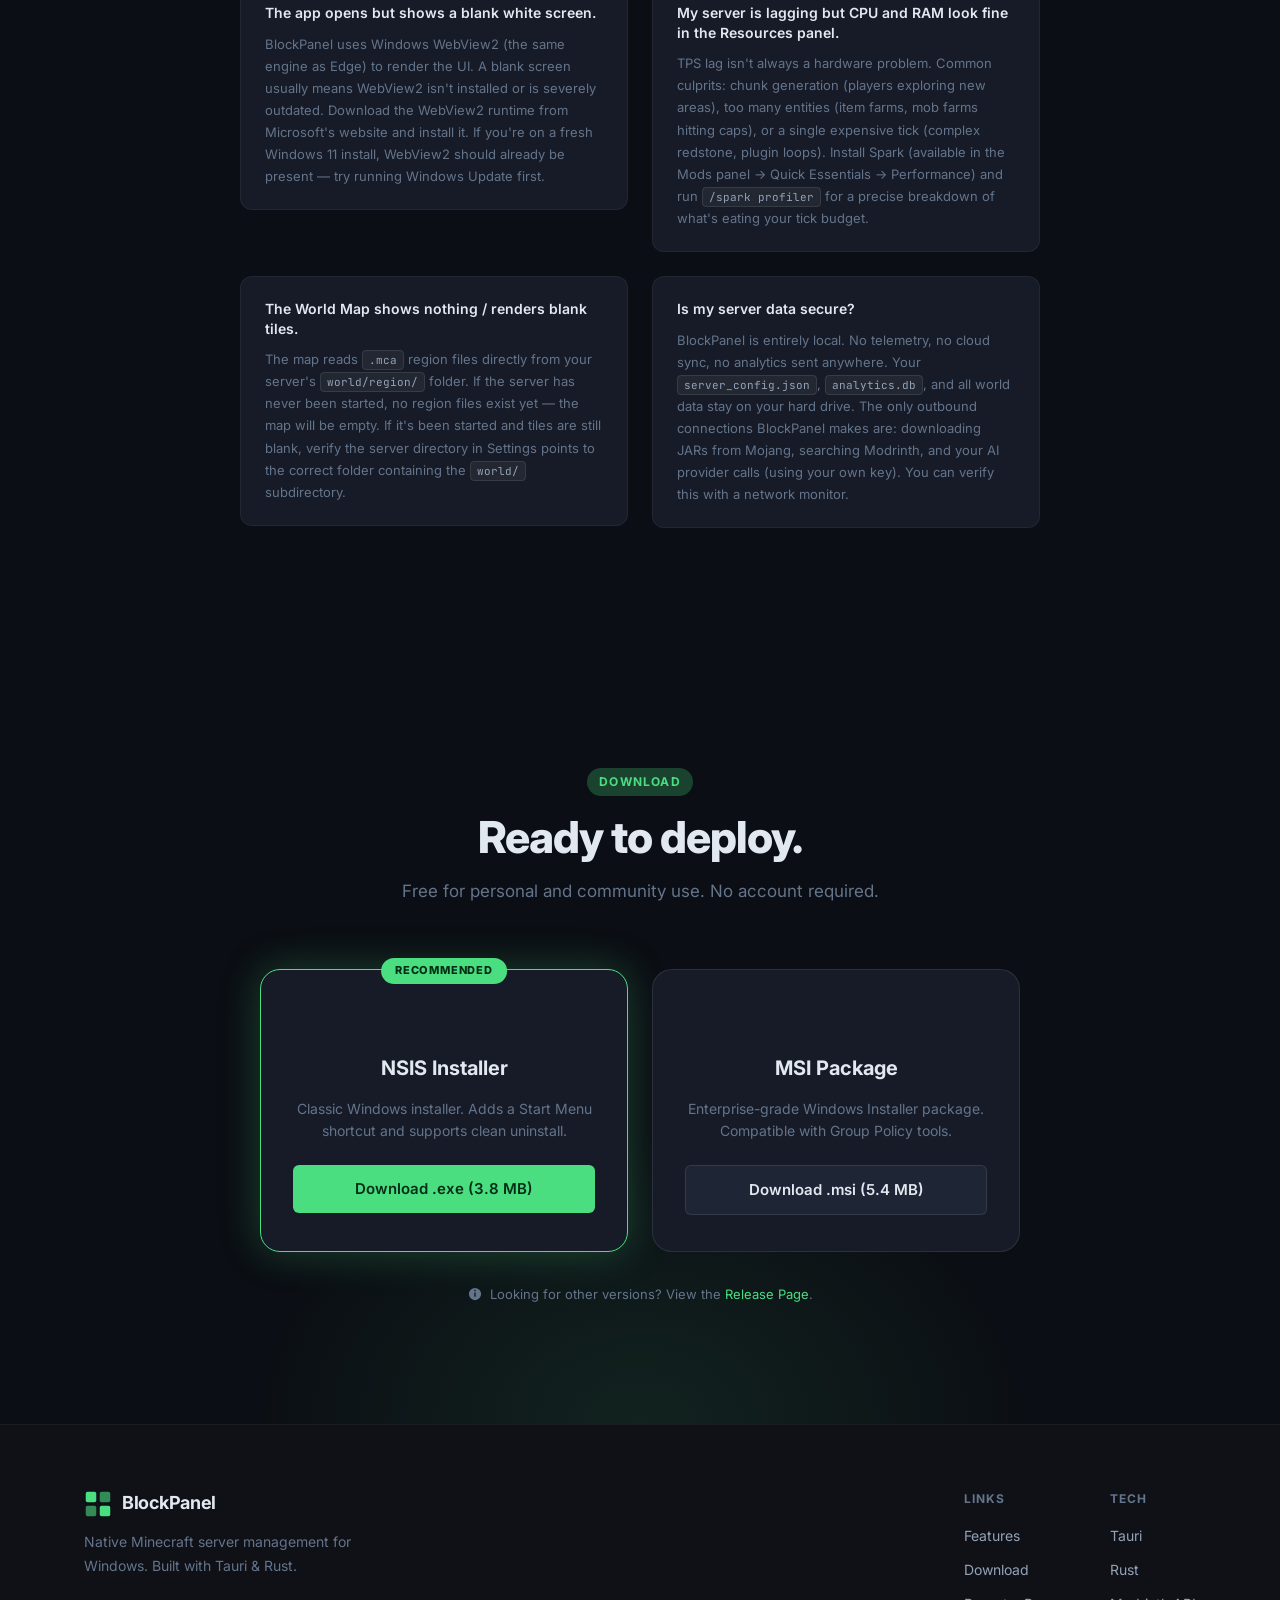
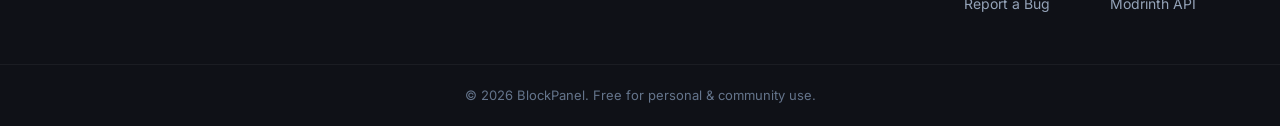
==== commit 566d5c4d: "feat: introduce AI copilot integration with live server context and knowledge base management" ====
--- a/index.html
+++ b/index.html
@@ -64,10 +64,10 @@
       <div class="hero-text reveal">
         <div class="hero-badge">
           <span class="badge-dot" style="background: #4ade80; box-shadow: 0 0 10px #4ade80;"></span>
-          <span>Version 2.5.1 — Launcher & Loader Update</span>
-        </div>
-        <h1>Manage your Minecraft server.<br /><span class="gradient-text">Without the terminal.</span></h1>
-        <p class="hero-subtitle">BlockPanel is a native, standalone manager for Windows. Start, stop, monitor, and configure your Minecraft server from a clean, modern interface.</p>
+          <span>Version 2.6.1 — AI Intelligence & Knowledge Update</span>
+        </div>
+        <h1>Command your Minecraft server.<br /><span class="gradient-text">From the throne room.</span></h1>
+        <p class="hero-subtitle">BlockPanel is a sovereign-grade Minecraft server command center for Windows. Real-time telemetry, AI-assisted operations, mod ecosystem management, and studio-quality UI — all from one panel.</p>
         <div class="hero-actions">
           <a href="https://github.com/Otterdays/Block-Panel-V2-Public/releases/tag/MainChannel" class="btn btn-primary" id="hero-download-btn" target="_blank" rel="noopener">
             <svg viewBox="0 0 20 20" fill="none" aria-hidden="true"><path d="M10 3v10m0 0l-3-3m3 3l3-3M4 17h12" stroke="currentColor" stroke-width="1.8" stroke-linecap="round" stroke-linejoin="round"/></svg>
@@ -125,10 +125,10 @@
                 </div>
               </div>
               <div class="mockup-console">
-                <div class="console-line"><span class="cl-time">12:01:32</span> <span class="cl-info">INFO</span> Accepting EULA automatically...</div>
-                <div class="console-line"><span class="cl-time">12:03:14</span> <span class="cl-info">INFO</span> Checking Pre-flight safety...</div>
-                <div class="console-line"><span class="cl-time">12:08:47</span> <span class="cl-info">INFO</span> Applying Aikar's GC Flags...</div>
-                <div class="console-line typing"><span class="cl-time">12:22:09</span> <span class="cl-info">INFO</span> Starting Realm Edict Engine...<span class="cursor-blink">▋</span></div>
+                <div class="console-line"><span class="cl-time">08:14:02</span> <span class="cl-info">INFO</span> Pre-flight: Java 21.0.3 ✓ RAM 8G ✓ EULA ✓</div>
+                <div class="console-line"><span class="cl-time">08:14:03</span> <span class="cl-info">INFO</span> Aikar GC flags applied → -XX:+UseG1GC</div>
+                <div class="console-line"><span class="cl-time">08:14:11</span> <span class="cl-info">INFO</span> Done (7.8s)! For help, type "help"</div>
+                <div class="console-line typing"><span class="cl-time">08:14:11</span> <span class="cl-info">INFO</span> Realm online — 0/20 players<span class="cursor-blink">▋</span></div>
               </div>
             </div>
           </div>
@@ -164,10 +164,10 @@
         </div>
         <div class="hood-item reveal reveal-delay-1">
           <div class="hood-header">
-            <span class="hood-icon">⚛️</span>
-            <h4>Embedded SQLite v3.45</h4>
-          </div>
-          <p>Local intelligence stored in a high-performance relational database. No cloud latency — your analytics and heatmaps are always instant.</p>
+            <span class="hood-icon">🗄️</span>
+            <h4>Embedded SQLite v3.53</h4>
+          </div>
+          <p>Local intelligence stored in a high-performance relational database. Player events, activity heatmaps, retention curves — all instant, all yours.</p>
         </div>
         <div class="hood-item reveal reveal-delay-2">
           <div class="hood-header">
@@ -179,15 +179,19 @@
       </div>
       <!-- System Blueprint Visualization -->
       <div class="blueprint-box reveal">
-        <div class="bp-layer active">UX Interface (React / TS)</div>
+        <div class="bp-layer active">React 19 · TypeScript 6 · Recharts · Monaco</div>
         <div class="bp-arrow"></div>
-        <div class="bp-layer">Tauri IPC Bridge</div>
+        <div class="bp-layer">Tauri IPC Bridge — 73 Commands</div>
         <div class="bp-arrow"></div>
-        <div class="bp-layer active">Rust Core Orchestrator</div>
+        <div class="bp-layer active">Rust Core — Process · Analytics · Telemetry · AI Relay</div>
+        <div class="bp-arrow bp-split"></div>
+        <div class="bp-split-row">
+          <div class="bp-layer bp-branch">Tokio Async Runtime</div>
+          <div class="bp-layer bp-branch ai-branch">Knowledge Fetcher → SQLite</div>
+          <div class="bp-layer bp-branch ai-branch">LLM API (5 Providers)</div>
+        </div>
         <div class="bp-arrow"></div>
-        <div class="bp-layer">Tokio Runtime Threadpool</div>
-        <div class="bp-arrow"></div>
-        <div class="bp-layer active">Minecraft Java Process</div>
+        <div class="bp-layer active">Minecraft Java Process (stdin/stdout)</div>
       </div>
     </div>
   </section>
@@ -288,6 +292,129 @@
     </div>
   </section>
 
+  <!-- ── AI Intelligence ── -->
+  <section id="ai-intelligence" class="section ai-intelligence">
+    <div class="ai-bg-glow" aria-hidden="true"></div>
+    <div class="container">
+      <div class="section-header reveal">
+        <div class="section-tag" style="background: rgba(139,92,246,0.15); color: #a78bfa; border-color: rgba(139,92,246,0.3);">AI Intelligence</div>
+        <h2>Your server has<br /><span class="gradient-text-ai">an AI copilot.</span></h2>
+        <p>BlockPanel's AI Assistant connects directly to your live server — reading state, logs, and your curated knowledge base to answer anything about your realm.</p>
+      </div>
+      <div class="ai-demo-grid reveal">
+        <!-- Chat mockup -->
+        <div class="ai-chat-mockup">
+          <div class="ai-chat-header">
+            <div class="ai-provider-pill">
+              <span class="ai-dot"></span>
+              <span>gemini-3.1-flash-lite · Context ON</span>
+            </div>
+            <div class="ai-model-badge">JEPPY V3</div>
+          </div>
+          <div class="ai-chat-body">
+            <div class="ai-msg user">
+              <span class="ai-msg-label">You</span>
+              <div class="ai-bubble user-bubble">Why is my server lagging? TPS dropped to 14.</div>
+            </div>
+            <div class="ai-msg assistant">
+              <span class="ai-msg-label">AI</span>
+              <div class="ai-bubble ai-bubble-main">
+                <p>Based on your live server state and recent logs, TPS drop to 14 suggests one of three culprits:</p>
+                <div class="ai-code-block">
+                  <span class="ai-code-lang">diagnosis</span>
+                  <pre>1. Chunk generation storm — players exploring new terrain
+2. Hopper lag — check for high-density item farms
+3. Entity overcrowding — run: /minecraft:kill @e[type=!player]
+
+Current RAM: 4.1G / 8G (51%) ← not the bottleneck
+Last 3 crashes: 0 ← stable runtime</pre>
+                </div>
+                <p>Try running <code>/spark profiler</code> to pinpoint the exact thread.</p>
+              </div>
+            </div>
+            <div class="ai-msg user">
+              <span class="ai-msg-label">You</span>
+              <div class="ai-bubble user-bubble">What mods do I have installed?</div>
+            </div>
+            <div class="ai-msg assistant typing-msg">
+              <span class="ai-msg-label">AI</span>
+              <div class="ai-bubble ai-bubble-main">
+                <span class="ai-thinking"><span></span><span></span><span></span></span>
+              </div>
+            </div>
+          </div>
+          <div class="ai-chat-footer">
+            <div class="ai-input-mock">Ask anything about your server...</div>
+            <div class="ai-send-btn">↑</div>
+          </div>
+        </div>
+
+        <!-- Feature highlights -->
+        <div class="ai-features">
+          <div class="ai-feature-item reveal">
+            <div class="ai-feature-icon">🧠</div>
+            <div class="ai-feature-text">
+              <h4>Live Context Injection</h4>
+              <p>Server state, config, player count, uptime, and last 15 log lines — automatically injected into every message when context is enabled.</p>
+            </div>
+          </div>
+          <div class="ai-feature-item reveal reveal-delay-1">
+            <div class="ai-feature-icon">📚</div>
+            <div class="ai-feature-text">
+              <h4>Knowledge Base</h4>
+              <p>Feed the AI any URL — Minecraft wiki, Paper docs, your own guides. Scraped, stored as markdown, and injected into context automatically.</p>
+            </div>
+          </div>
+          <div class="ai-feature-item reveal reveal-delay-2">
+            <div class="ai-feature-icon">🔌</div>
+            <div class="ai-feature-text">
+              <h4>5 Provider Support</h4>
+              <p>OpenAI · Google Gemini · OpenRouter · Custom endpoint · Ollama (local). One UI, any model. Your API key, your data.</p>
+            </div>
+          </div>
+          <div class="ai-feature-item reveal">
+            <div class="ai-feature-icon">🔒</div>
+            <div class="ai-feature-text">
+              <h4>Identity Pinned</h4>
+              <p>The model's name and provider are baked into the system prompt. No hallucinated identity — the AI always knows exactly what it is.</p>
+            </div>
+          </div>
+        </div>
+      </div>
+
+      <!-- Data flow diagram -->
+      <div class="ai-pipeline reveal">
+        <div class="pipeline-label">Knowledge Pipeline</div>
+        <div class="pipeline-steps">
+          <div class="pipeline-step">
+            <div class="ps-icon">🌐</div>
+            <div class="ps-text">HTTPS URL</div>
+          </div>
+          <div class="pipeline-arrow">→</div>
+          <div class="pipeline-step">
+            <div class="ps-icon">🔍</div>
+            <div class="ps-text">HTML Scrape</div>
+          </div>
+          <div class="pipeline-arrow">→</div>
+          <div class="pipeline-step">
+            <div class="ps-icon">📄</div>
+            <div class="ps-text">Markdown Snapshot</div>
+          </div>
+          <div class="pipeline-arrow">→</div>
+          <div class="pipeline-step">
+            <div class="ps-icon">💾</div>
+            <div class="ps-text">Stored on Disk</div>
+          </div>
+          <div class="pipeline-arrow">→</div>
+          <div class="pipeline-step active-step">
+            <div class="ps-icon">🤖</div>
+            <div class="ps-text">AI Context</div>
+          </div>
+        </div>
+      </div>
+    </div>
+  </section>
+
   <!-- ── Themes Showcase ── -->
   <section id="themes" class="section themes">
     <div class="themes-bg-blur" aria-hidden="true"></div>
@@ -295,7 +422,7 @@
       <div class="section-header reveal">
         <div class="section-tag">Aesthetics</div>
         <h2>Visual Excellence. By Default.</h2>
-        <p>BlockPanel isn't just a manager—it's a canvas. Choose from over 50 high-fidelity themes built for players who care about how their tools look and feel.</p>
+        <p>BlockPanel isn't just a manager — it's a canvas. Choose from over 60 high-fidelity themes built for operators who demand style and substance in equal measure.</p>
       </div>
       <div class="themes-showcase reveal">
         <div class="theme-strip">
@@ -477,8 +604,10 @@
         <div class="gem reveal"><h5>Reqwest</h5><p>Resilient HTTP client for real-time metadata discovery.</p></div>
         <div class="gem reveal"><h5>Sysinfo</h5><p>Cross-platform hardware ergonomics and telemetry.</p></div>
         <div class="gem reveal"><h5>Chrono</h5><p>Thread-safe timekeeping for precise event logging.</p></div>
-        <div class="gem reveal"><h5>Radius</h5><p>Premium UI core built on atomic CSS principles.</p></div>
-        <div class="gem reveal"><h5>Monaco</h5><p>The world's most powerful browser-based code engine.</p></div>
+        <div class="gem reveal"><h5>Recharts</h5><p>Composable chart library powering real-time telemetry sparklines.</p></div>
+        <div class="gem reveal"><h5>Monaco</h5><p>The VS Code editor engine — syntax highlighting, multi-cursor, bracket matching.</p></div>
+        <div class="gem reveal"><h5>Scraper</h5><p>HTML parsing for the Knowledge Base — fetches and extracts clean text from any URL.</p></div>
+        <div class="gem reveal"><h5>Rcon</h5><p>Minecraft RCON protocol client for administrative side-channel commands.</p></div>
       </div>
     </div>
   </section>
@@ -492,22 +621,107 @@
         <p>Common technical questions answered.</p>
       </div>
       <div class="faq-grid reveal">
+
+        <div class="faq-category">
+          <div class="faq-cat-label">Getting Started</div>
+        </div>
+
+        <div class="faq-item">
+          <h3>What is BlockPanel, exactly?</h3>
+          <p>It's a desktop app for Windows that manages Minecraft Java Edition servers. Instead of typing commands into a black terminal window, you get a full UI — start/stop controls, real-time logs, mod installer, world map, player stats, and an AI assistant — all in one place. No command line required.</p>
+        </div>
         <div class="faq-item">
           <h3>Do I need to install Java manually?</h3>
-          <p>BlockPanel intelligently scans your system for existing Java environments. If one isn't found, our Pre-flight system provides direct links and guidance for the exact version your server requires.</p>
+          <p>BlockPanel scans your system for existing Java installs automatically. If nothing is found, the Pre-flight panel tells you exactly which version you need (Java 17 for 1.17–1.20, Java 21 for 1.21+) and blocks the Start button until it's resolved. You install Java once — BlockPanel remembers the path.</p>
+        </div>
+        <div class="faq-item">
+          <h3>Do I need a Minecraft account to host a server?</h3>
+          <p>No. Hosting a Java Edition server does not require a Mojang or Microsoft account. BlockPanel downloads official server JARs directly from Mojang's CDN. Players connecting to your server need accounts unless you enable offline mode in server.properties.</p>
+        </div>
+        <div class="faq-item">
+          <h3>How do I actually start a server for the first time?</h3>
+          <p>Open Settings → set your server directory (an empty folder works) → go to Versions and download a server JAR → return to Settings and select that JAR → click Start on the Dashboard. The Pre-flight system checks everything before launch and tells you exactly what's wrong if anything fails.</p>
+        </div>
+        <div class="faq-item">
+          <h3>Does BlockPanel host my server online? Do I need port forwarding?</h3>
+          <p>BlockPanel runs the server on your own machine. It does not provide hosting, cloud infrastructure, or networking. For players outside your local network to connect, you need to port-forward TCP 25565 on your router to your machine's local IP. BlockPanel doesn't handle this — it's a router-level setting.</p>
+        </div>
+
+        <div class="faq-category">
+          <div class="faq-cat-label">Server & Mods</div>
+        </div>
+
+        <div class="faq-item">
+          <h3>Can I use Paper, Purpur, Fabric, or Forge — not just vanilla?</h3>
+          <p>Yes. The Versions panel has separate tabs for Vanilla, Mod Loaders (Fabric, Forge, NeoForge, Quilt), and Optimized builds. Download any of them and point BlockPanel at the resulting JAR. The Mods panel integrates with Modrinth for mod/plugin search and install.</p>
+        </div>
+        <div class="faq-item">
+          <h3>How do I enable RCON?</h3>
+          <p>Toggle "Enable RCON" in Settings and set a password. BlockPanel injects the required flags into <code>server.properties</code> non-destructively — it won't overwrite your other settings. Once enabled, the Console's Quick Actions row (TPS, weather, time, save-all) uses RCON as a side-channel so it doesn't compete with the stdin pipe.</p>
+        </div>
+        <div class="faq-item">
+          <h3>I installed a mod and now the server won't start. What do I do?</h3>
+          <p>Check the Console for the crash cause — it will usually name the conflicting mod or missing dependency. Common fixes: wrong mod loader (Fabric mod on a Forge server), incompatible Minecraft version, or a missing required dependency. Use the Mods panel's dependency tree to check requirements. You can disable individual mods without uninstalling using the toggle in the installed mods list.</p>
+        </div>
+        <div class="faq-item">
+          <h3>Can I run multiple servers at the same time?</h3>
+          <p>Not from a single BlockPanel instance — it manages one server process at a time. For multiple servers, use <strong>Portable Mode</strong>: drop a <code>portable.txt</code> file next to a copy of BlockPanel.exe in each server's folder. Each instance is fully isolated with its own config, JARs, and database. Each server needs a different port (default 25565, 25566, etc.).</p>
+        </div>
+
+        <div class="faq-category">
+          <div class="faq-cat-label">AI Assistant</div>
+        </div>
+
+        <div class="faq-item">
+          <h3>Do I need an API key to use the AI assistant?</h3>
+          <p>Yes. The AI panel connects to external providers (OpenAI, Google Gemini, OpenRouter, etc.) using your own API key. Google Gemini offers free-tier access via <a href="https://aistudio.google.com" target="_blank" rel="noopener">aistudio.google.com</a> — easiest way to get started at zero cost. Your key is stored locally in <code>llm_config.json</code> and never leaves your machine except in requests to the provider you configure.</p>
+        </div>
+        <div class="faq-item">
+          <h3>What does "Context ON" actually send to the AI?</h3>
+          <p>When context is enabled, every message includes: server name, current state (online/offline), player count, uptime, JAR path, RAM config, MOTD, world name, difficulty, PVP and whitelist settings, view distance, and the last 15 log lines. It also lists any URLs you've saved to the Knowledge Base. The AI cannot see your file system, passwords, or API keys.</p>
+        </div>
+        <div class="faq-item">
+          <h3>The AI gave me wrong or dangerous advice. What now?</h3>
+          <p>AI assistants can hallucinate. Never run a command suggested by the AI without understanding what it does first — especially anything involving <code>/stop</code>, <code>/kill</code>, file deletions, or permission changes. BlockPanel's AI is a starting point for diagnosis, not an authority. Cross-check with the official Minecraft wiki or Paper docs before acting on sensitive suggestions.</p>
+        </div>
+
+        <div class="faq-category">
+          <div class="faq-cat-label">Failures & Edge Cases</div>
+        </div>
+
+        <div class="faq-item">
+          <h3>The server crashes immediately after starting. No error in the console.</h3>
+          <p>This usually means the Java process exited before producing output. Causes: wrong JAR type (downloaded a client JAR instead of a server JAR), missing EULA acceptance (run the server manually once to generate <code>eula.txt</code>, then set <code>eula=true</code>), or corrupted JAR (re-download via the Versions panel). The Pre-flight check catches most of these before launch.</p>
+        </div>
+        <div class="faq-item">
+          <h3>BlockPanel says "server is online" but no one can connect.</h3>
+          <p>BlockPanel tracks the process state, not external reachability. If it shows online but players can't connect: (1) check your firewall — Windows Firewall often blocks Java on first launch; (2) verify port forwarding on your router if they're connecting from outside your network; (3) confirm the correct IP address is being used. The Dashboard's server query widget shows live latency and MOTD to verify the port is actually open.</p>
+        </div>
+        <div class="faq-item">
+          <h3>I deleted my server directory by accident. Can BlockPanel recover it?</h3>
+          <p>No. BlockPanel doesn't move or copy your server files — it points to wherever you placed them. If you have backups created via the Backups panel, restore them there. If not, the world data is gone. This is exactly why the Backups panel exists. Set up automatic backups before you need them.</p>
+        </div>
+        <div class="faq-item">
+          <h3>Windows Defender is blocking BlockPanel or flagging it as a virus.</h3>
+          <p>BlockPanel is an unsigned executable built with Tauri. Windows SmartScreen flags unsigned apps from unknown publishers — this is a false positive. The full source code is open on GitHub. To proceed: click "More info" on the SmartScreen dialog → "Run anyway." If your IT policy blocks unsigned executables entirely, use the MSI package, which may have different trust handling in enterprise environments.</p>
+        </div>
+        <div class="faq-item">
+          <h3>The app opens but shows a blank white screen.</h3>
+          <p>BlockPanel uses Windows WebView2 (the same engine as Edge) to render the UI. A blank screen usually means WebView2 isn't installed or is severely outdated. Download the WebView2 runtime from Microsoft's website and install it. If you're on a fresh Windows 11 install, WebView2 should already be present — try running Windows Update first.</p>
+        </div>
+        <div class="faq-item">
+          <h3>My server is lagging but CPU and RAM look fine in the Resources panel.</h3>
+          <p>TPS lag isn't always a hardware problem. Common culprits: chunk generation (players exploring new areas), too many entities (item farms, mob farms hitting caps), or a single expensive tick (complex redstone, plugin loops). Install Spark (available in the Mods panel → Quick Essentials → Performance) and run <code>/spark profiler</code> for a precise breakdown of what's eating your tick budget.</p>
+        </div>
+        <div class="faq-item">
+          <h3>The World Map shows nothing / renders blank tiles.</h3>
+          <p>The map reads <code>.mca</code> region files directly from your server's <code>world/region/</code> folder. If the server has never been started, no region files exist yet — the map will be empty. If it's been started and tiles are still blank, verify the server directory in Settings points to the correct folder containing the <code>world/</code> subdirectory.</p>
         </div>
         <div class="faq-item">
           <h3>Is my server data secure?</h3>
-          <p>Absolutely. BlockPanel is a local-first application. All configurations, logs, and database intelligence stay on your hard drive. We do not track your server contents or personal data.</p>
-        </div>
-        <div class="faq-item">
-          <h3>How do I enable RCON?</h3>
-          <p>BlockPanel handles the complex RCON handshake automatically. Simply toggle "Enable RCON" in Settings, and the app will inject the necessary non-destructive flags into your server.properties.</p>
-        </div>
-        <div class="faq-item">
-          <h3>Can I run multiple servers?</h3>
-          <p>Yes. By using <strong>Portable Mode</strong> (dropping a portable.txt file in the folder), you can create infinite isolated BlockPanel installations, each managing its own server environment.</p>
-        </div>
+          <p>BlockPanel is entirely local. No telemetry, no cloud sync, no analytics sent anywhere. Your <code>server_config.json</code>, <code>analytics.db</code>, and all world data stay on your hard drive. The only outbound connections BlockPanel makes are: downloading JARs from Mojang, searching Modrinth, and your AI provider calls (using your own key). You can verify this with a network monitor.</p>
+        </div>
+
       </div>
     </div>
   </section>
--- a/style.css
+++ b/style.css
@@ -1118,3 +1118,384 @@
 @media (max-width: 768px) {
   .nav-status-pill { display: none; }
 }
+
+/* ── Blueprint Split Row ─────────────────────────────────── */
+.bp-split-row {
+  display: flex;
+  gap: 10px;
+  justify-content: center;
+  flex-wrap: wrap;
+  width: 100%;
+}
+.bp-branch {
+  flex: 1;
+  min-width: 140px;
+  font-size: 11px;
+  padding: 8px 12px;
+  text-align: center;
+}
+.ai-branch {
+  background: rgba(139, 92, 246, 0.08);
+  border-color: rgba(139, 92, 246, 0.25);
+  color: #a78bfa;
+}
+.bp-split { margin-bottom: 4px; }
+
+/* ── AI Intelligence Section ─────────────────────────────── */
+.ai-intelligence {
+  position: relative;
+  overflow: hidden;
+}
+.ai-bg-glow {
+  position: absolute;
+  top: 10%;
+  left: 50%;
+  transform: translateX(-50%);
+  width: 700px;
+  height: 400px;
+  background: radial-gradient(ellipse at center, rgba(139,92,246,0.08) 0%, transparent 70%);
+  pointer-events: none;
+}
+.gradient-text-ai {
+  background: linear-gradient(135deg, #a78bfa 0%, #60a5fa 50%, #34d399 100%);
+  -webkit-background-clip: text;
+  -webkit-text-fill-color: transparent;
+  background-clip: text;
+}
+.ai-demo-grid {
+  display: grid;
+  grid-template-columns: 1fr 1fr;
+  gap: 40px;
+  align-items: start;
+  margin-bottom: 48px;
+}
+@media (max-width: 900px) {
+  .ai-demo-grid { grid-template-columns: 1fr; }
+}
+
+/* AI Chat Mockup */
+.ai-chat-mockup {
+  background: var(--surface);
+  border: 1px solid var(--border-mid);
+  border-radius: var(--radius-lg);
+  overflow: hidden;
+  box-shadow: 0 24px 64px rgba(0,0,0,0.4), 0 0 0 1px rgba(139,92,246,0.1);
+}
+.ai-chat-header {
+  display: flex;
+  align-items: center;
+  justify-content: space-between;
+  padding: 14px 18px;
+  background: var(--surface2);
+  border-bottom: 1px solid var(--border);
+}
+.ai-provider-pill {
+  display: flex;
+  align-items: center;
+  gap: 8px;
+  font-size: 11px;
+  color: var(--text-dim);
+  font-family: var(--font-mono);
+}
+.ai-dot {
+  width: 7px;
+  height: 7px;
+  background: #a78bfa;
+  border-radius: 50%;
+  box-shadow: 0 0 8px #a78bfa;
+  animation: ai-pulse 2s ease-in-out infinite;
+}
+@keyframes ai-pulse {
+  0%, 100% { opacity: 1; transform: scale(1); }
+  50% { opacity: 0.6; transform: scale(0.85); }
+}
+.ai-model-badge {
+  font-size: 10px;
+  font-weight: 700;
+  font-family: var(--font-mono);
+  color: #a78bfa;
+  background: rgba(139,92,246,0.12);
+  border: 1px solid rgba(139,92,246,0.25);
+  padding: 3px 8px;
+  border-radius: 6px;
+  letter-spacing: 0.5px;
+}
+.ai-chat-body {
+  padding: 20px 18px;
+  display: flex;
+  flex-direction: column;
+  gap: 16px;
+  min-height: 320px;
+}
+.ai-msg {
+  display: flex;
+  flex-direction: column;
+  gap: 6px;
+}
+.ai-msg-label {
+  font-size: 10px;
+  font-weight: 700;
+  text-transform: uppercase;
+  letter-spacing: 0.8px;
+  color: var(--text-muted);
+}
+.ai-msg.assistant .ai-msg-label { color: #a78bfa; }
+.ai-bubble {
+  padding: 12px 16px;
+  border-radius: 12px;
+  font-size: 13px;
+  line-height: 1.6;
+  max-width: 95%;
+}
+.user-bubble {
+  background: rgba(99, 102, 241, 0.12);
+  border: 1px solid rgba(99, 102, 241, 0.2);
+  color: var(--text-dim);
+  align-self: flex-end;
+  border-radius: 12px 12px 2px 12px;
+}
+.ai-bubble-main {
+  background: var(--surface2);
+  border: 1px solid rgba(139,92,246,0.15);
+  color: var(--text);
+  border-radius: 2px 12px 12px 12px;
+}
+.ai-bubble-main p { margin-bottom: 10px; font-size: 12.5px; }
+.ai-bubble-main p:last-child { margin-bottom: 0; }
+.ai-bubble-main code {
+  font-family: var(--font-mono);
+  font-size: 11px;
+  background: rgba(139,92,246,0.12);
+  padding: 2px 6px;
+  border-radius: 4px;
+  color: #a78bfa;
+}
+.ai-code-block {
+  background: #0b0e14;
+  border: 1px solid var(--border-mid);
+  border-radius: 8px;
+  margin: 10px 0;
+  overflow: hidden;
+}
+.ai-code-lang {
+  display: block;
+  font-family: var(--font-mono);
+  font-size: 10px;
+  color: var(--text-muted);
+  padding: 6px 12px;
+  background: var(--surface);
+  border-bottom: 1px solid var(--border);
+  text-transform: uppercase;
+  letter-spacing: 0.5px;
+}
+.ai-code-block pre {
+  font-family: var(--font-mono);
+  font-size: 11px;
+  color: #94a3b8;
+  padding: 12px;
+  white-space: pre-wrap;
+  line-height: 1.7;
+}
+.ai-thinking {
+  display: flex;
+  gap: 5px;
+  align-items: center;
+  padding: 4px 0;
+}
+.ai-thinking span {
+  width: 7px;
+  height: 7px;
+  background: #a78bfa;
+  border-radius: 50%;
+  opacity: 0.4;
+  animation: thinking-bounce 1.2s ease-in-out infinite;
+}
+.ai-thinking span:nth-child(2) { animation-delay: 0.2s; }
+.ai-thinking span:nth-child(3) { animation-delay: 0.4s; }
+@keyframes thinking-bounce {
+  0%, 80%, 100% { transform: translateY(0); opacity: 0.4; }
+  40% { transform: translateY(-6px); opacity: 1; }
+}
+.ai-chat-footer {
+  display: flex;
+  align-items: center;
+  gap: 10px;
+  padding: 14px 18px;
+  background: var(--surface2);
+  border-top: 1px solid var(--border);
+}
+.ai-input-mock {
+  flex: 1;
+  background: var(--surface);
+  border: 1px solid var(--border-mid);
+  border-radius: 8px;
+  padding: 10px 14px;
+  font-size: 12px;
+  color: var(--text-muted);
+  font-family: var(--font);
+}
+.ai-send-btn {
+  width: 34px;
+  height: 34px;
+  background: rgba(139,92,246,0.2);
+  border: 1px solid rgba(139,92,246,0.35);
+  border-radius: 8px;
+  display: flex;
+  align-items: center;
+  justify-content: center;
+  color: #a78bfa;
+  font-size: 14px;
+  cursor: pointer;
+}
+
+/* AI Feature Highlights */
+.ai-features {
+  display: flex;
+  flex-direction: column;
+  gap: 24px;
+}
+.ai-feature-item {
+  display: flex;
+  gap: 16px;
+  align-items: flex-start;
+}
+.ai-feature-icon {
+  font-size: 24px;
+  flex-shrink: 0;
+  width: 44px;
+  height: 44px;
+  background: var(--surface2);
+  border: 1px solid var(--border-mid);
+  border-radius: 10px;
+  display: flex;
+  align-items: center;
+  justify-content: center;
+}
+.ai-feature-text h4 {
+  font-size: 15px;
+  font-weight: 600;
+  color: var(--text);
+  margin-bottom: 6px;
+}
+.ai-feature-text p {
+  font-size: 13px;
+  color: var(--text-muted);
+  line-height: 1.6;
+}
+
+/* Knowledge Pipeline */
+.ai-pipeline {
+  background: var(--surface);
+  border: 1px solid rgba(139,92,246,0.15);
+  border-radius: var(--radius-lg);
+  padding: 28px 32px;
+  text-align: center;
+}
+.pipeline-label {
+  font-size: 11px;
+  font-weight: 700;
+  text-transform: uppercase;
+  letter-spacing: 1px;
+  color: #a78bfa;
+  margin-bottom: 20px;
+}
+.pipeline-steps {
+  display: flex;
+  align-items: center;
+  justify-content: center;
+  gap: 8px;
+  flex-wrap: wrap;
+}
+.pipeline-step {
+  display: flex;
+  flex-direction: column;
+  align-items: center;
+  gap: 8px;
+  background: var(--surface2);
+  border: 1px solid var(--border-mid);
+  border-radius: 12px;
+  padding: 14px 16px;
+  min-width: 100px;
+}
+.active-step {
+  background: rgba(139,92,246,0.08);
+  border-color: rgba(139,92,246,0.3);
+}
+.ps-icon { font-size: 22px; }
+.ps-text {
+  font-size: 11px;
+  font-weight: 600;
+  color: var(--text-dim);
+  text-align: center;
+}
+.active-step .ps-text { color: #a78bfa; }
+.pipeline-arrow {
+  font-size: 18px;
+  color: var(--text-muted);
+  flex-shrink: 0;
+}
+@media (max-width: 700px) {
+  .pipeline-steps { gap: 6px; }
+  .pipeline-step { min-width: 70px; padding: 10px 8px; }
+  .ps-text { font-size: 9px; }
+}
+
+/* ── FAQ Expanded ────────────────────────────────────────── */
+.faq-grid {
+  display: grid;
+  grid-template-columns: 1fr 1fr;
+  gap: 24px;
+  align-items: start;
+}
+.faq-category {
+  grid-column: 1 / -1;
+  margin-top: 12px;
+}
+.faq-cat-label {
+  font-size: 10px;
+  font-weight: 800;
+  text-transform: uppercase;
+  letter-spacing: 1.5px;
+  color: var(--accent);
+  padding-bottom: 10px;
+  border-bottom: 1px solid var(--border-mid);
+}
+.faq-item {
+  background: var(--surface);
+  border: 1px solid var(--border);
+  border-radius: var(--radius);
+  padding: 22px 24px;
+  transition: border-color var(--transition), background var(--transition);
+}
+.faq-item:hover {
+  border-color: var(--border-mid);
+  background: var(--surface2);
+}
+.faq-item h3 {
+  font-size: 14px;
+  font-weight: 600;
+  color: var(--text);
+  margin-bottom: 10px;
+  line-height: 1.4;
+}
+.faq-item p {
+  font-size: 13px;
+  color: var(--text-muted);
+  line-height: 1.7;
+}
+.faq-item p a {
+  color: var(--accent);
+  text-decoration: none;
+}
+.faq-item p a:hover { text-decoration: underline; }
+.faq-item code {
+  font-family: var(--font-mono);
+  font-size: 11px;
+  background: rgba(255,255,255,0.05);
+  padding: 2px 6px;
+  border-radius: 4px;
+  color: var(--text-dim);
+}
+@media (max-width: 768px) {
+  .faq-grid { grid-template-columns: 1fr; }
+}
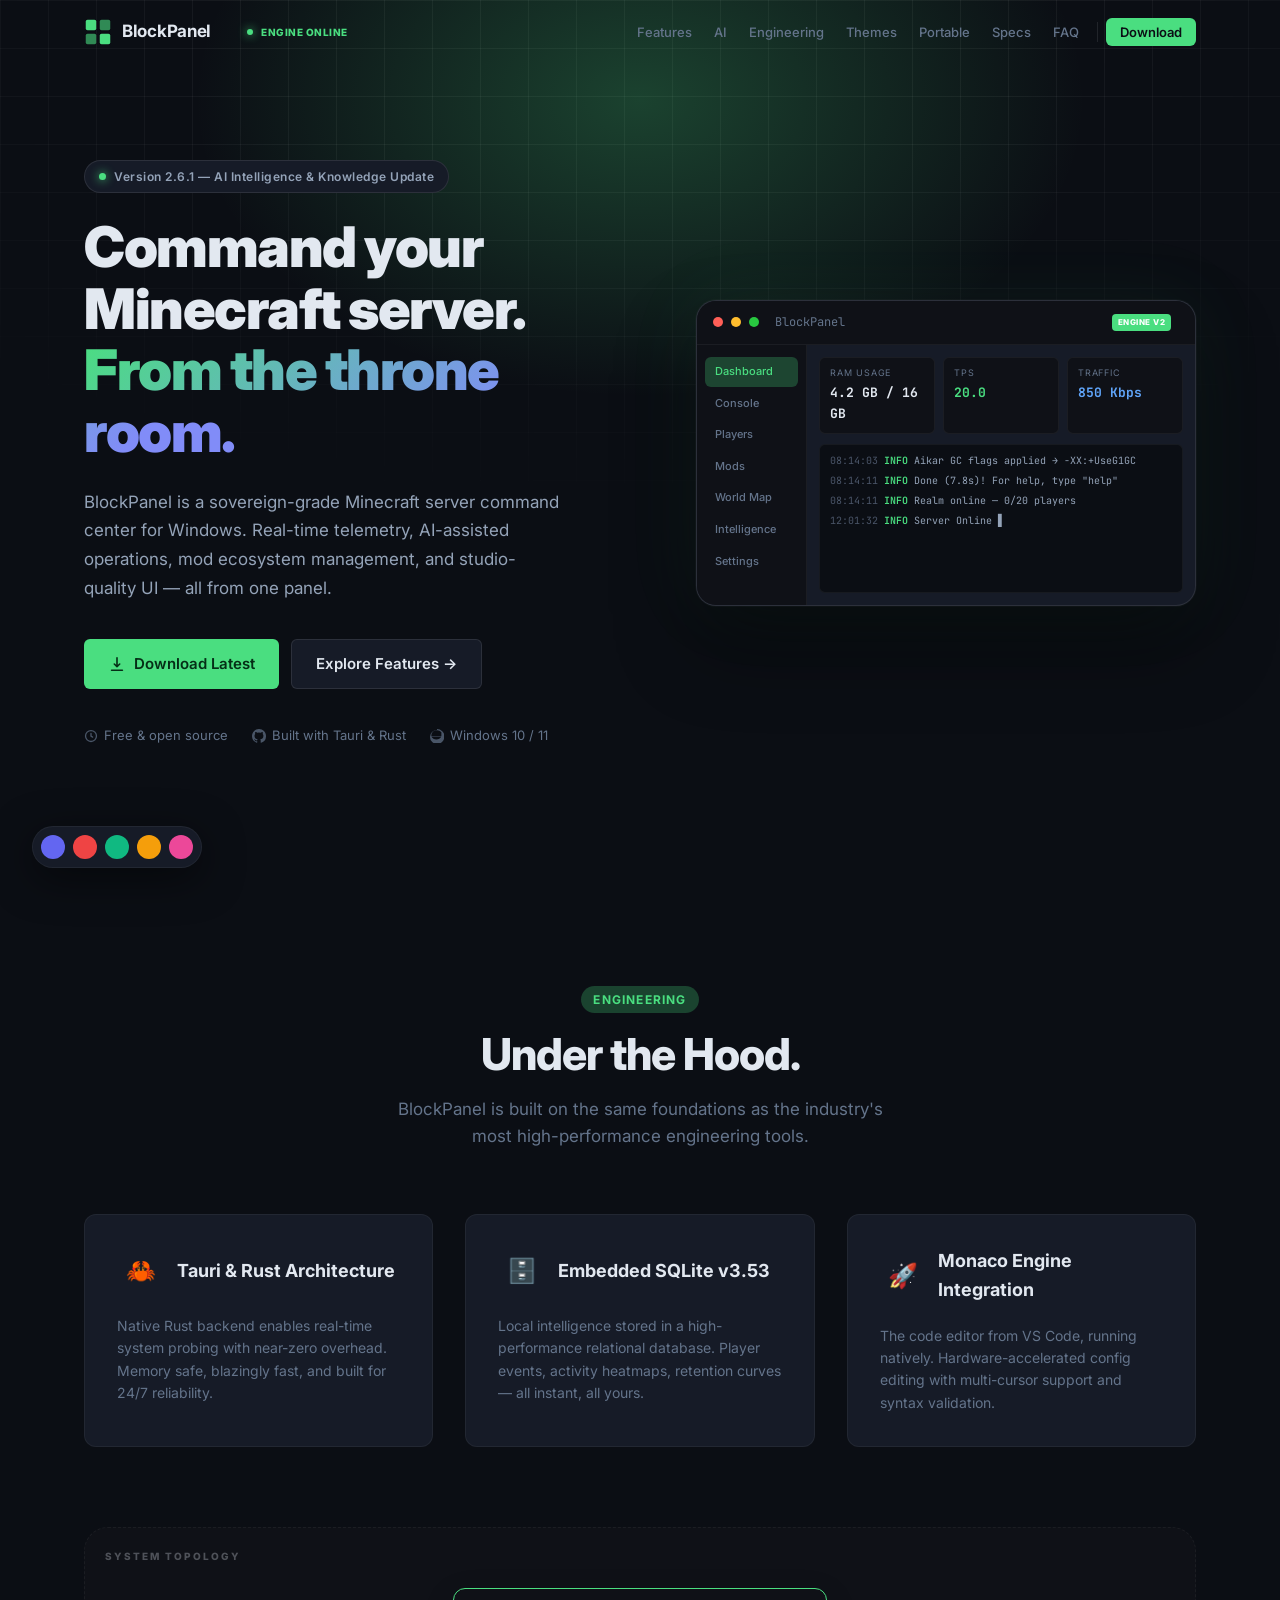
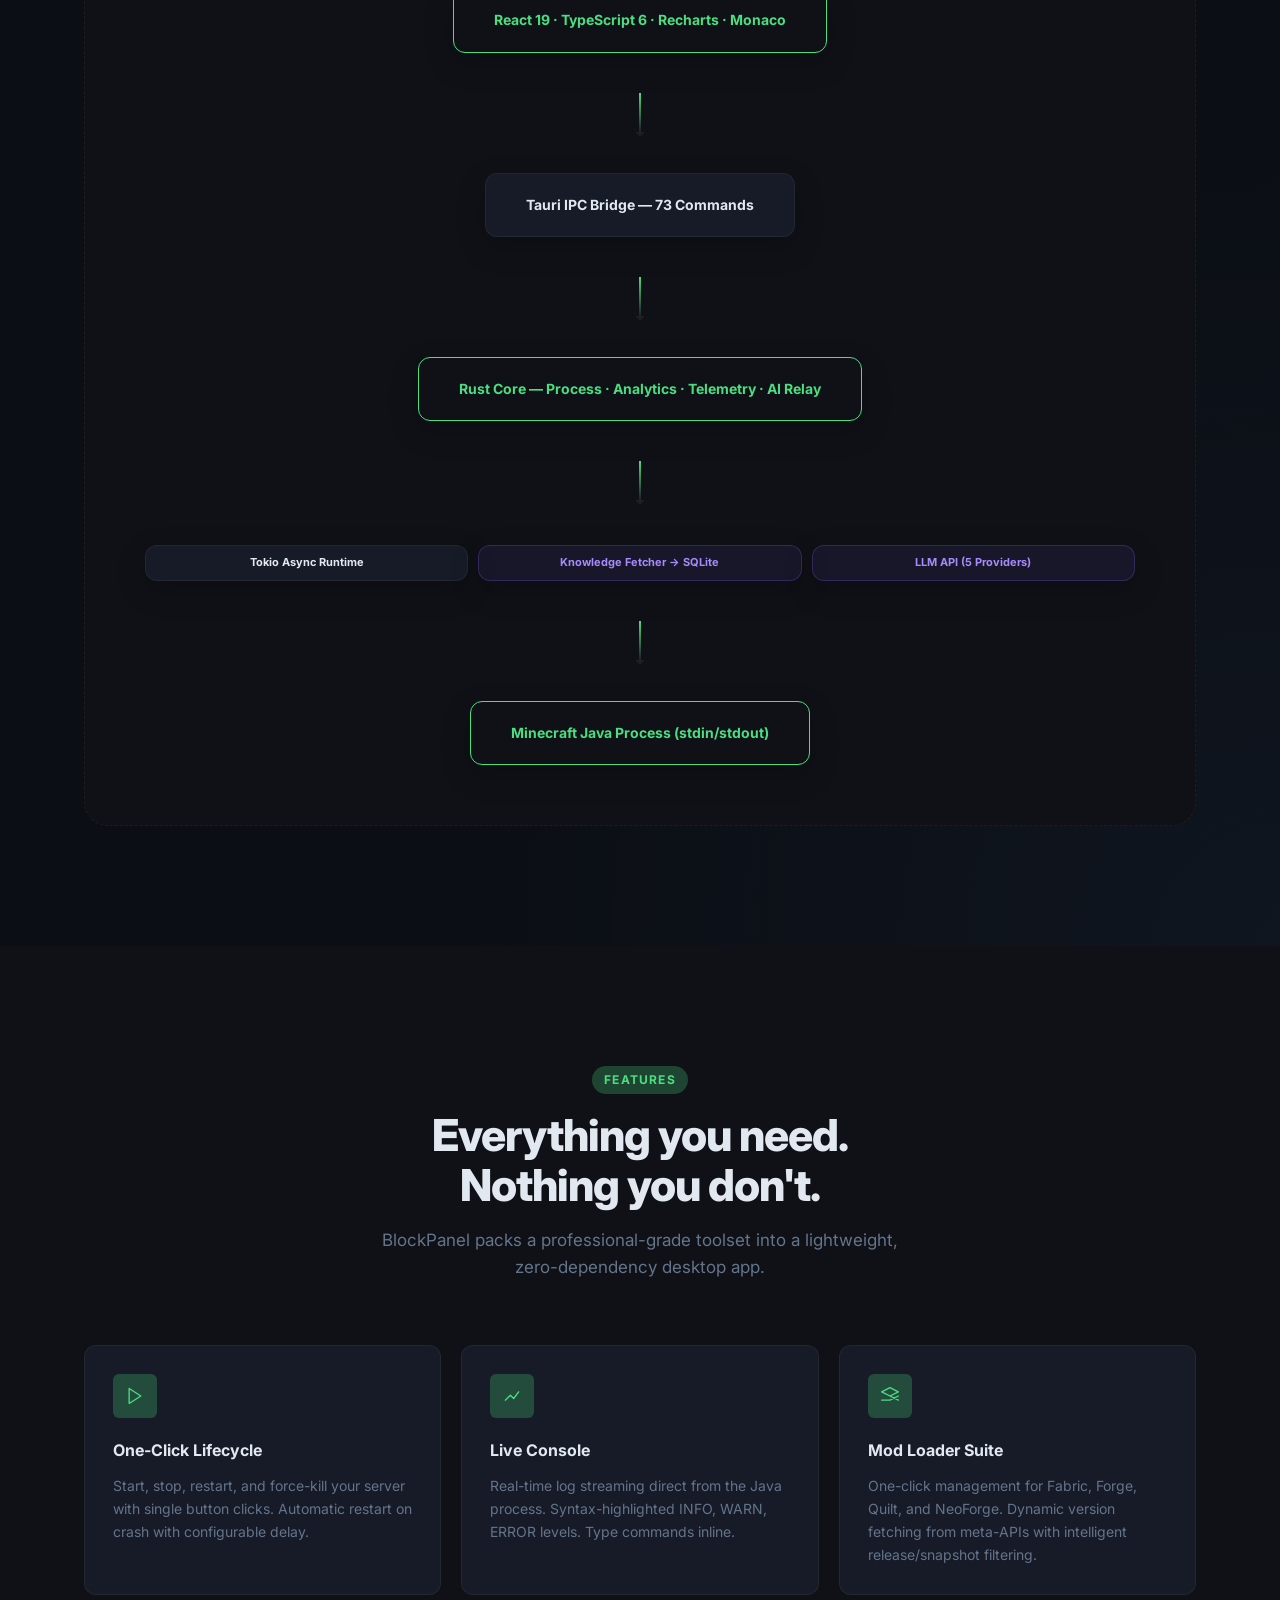
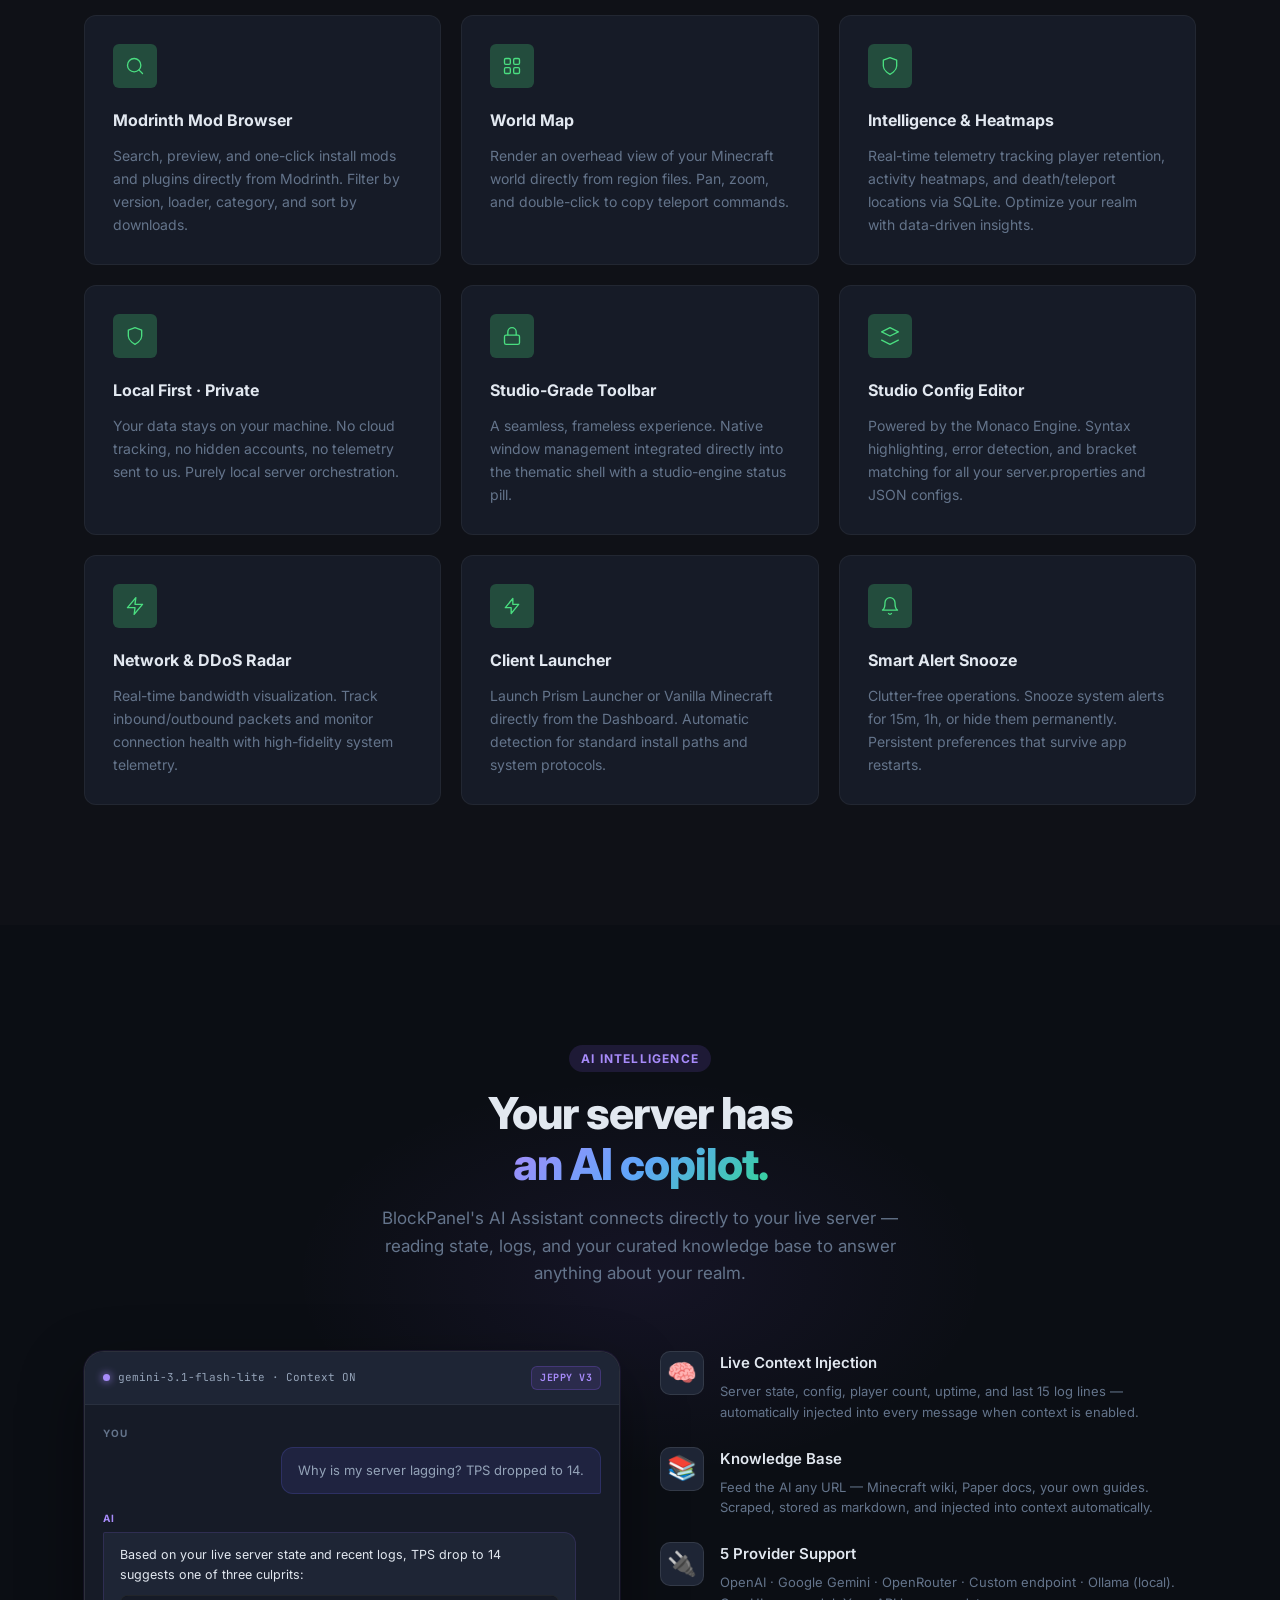
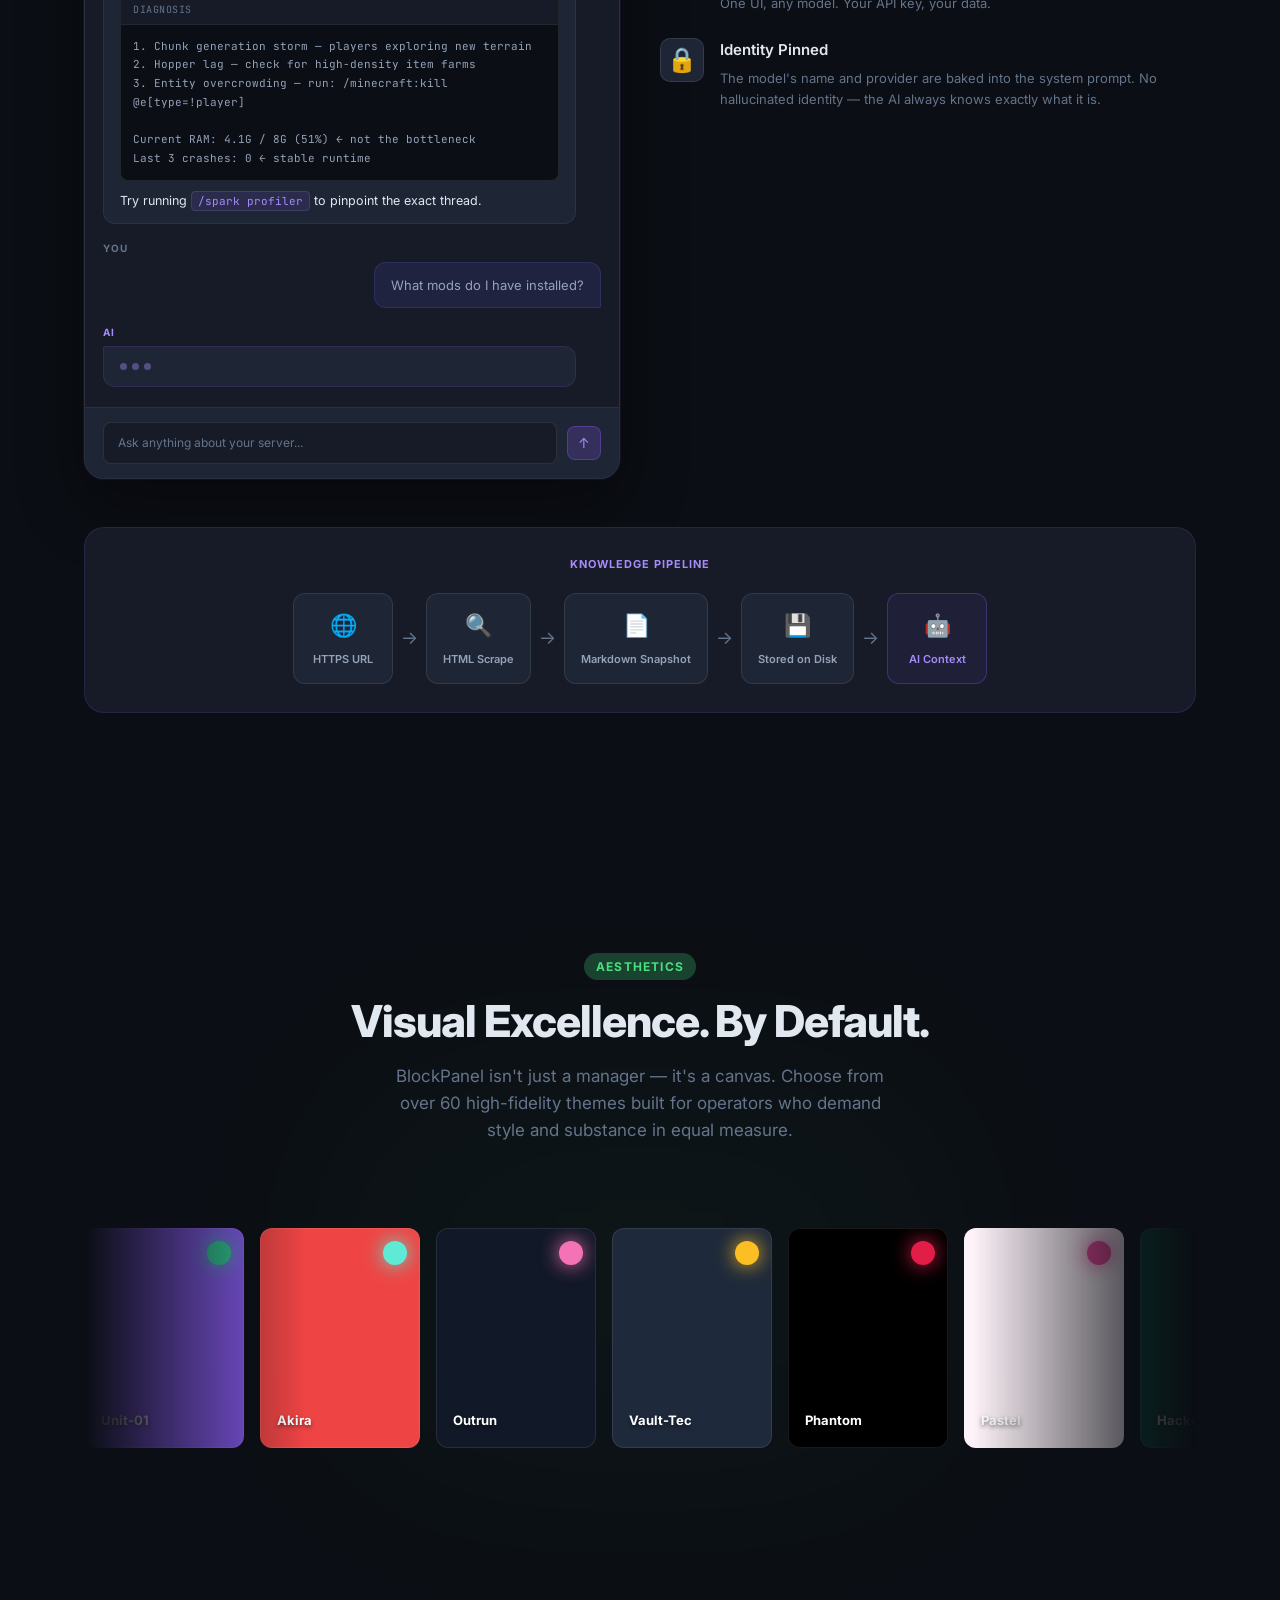
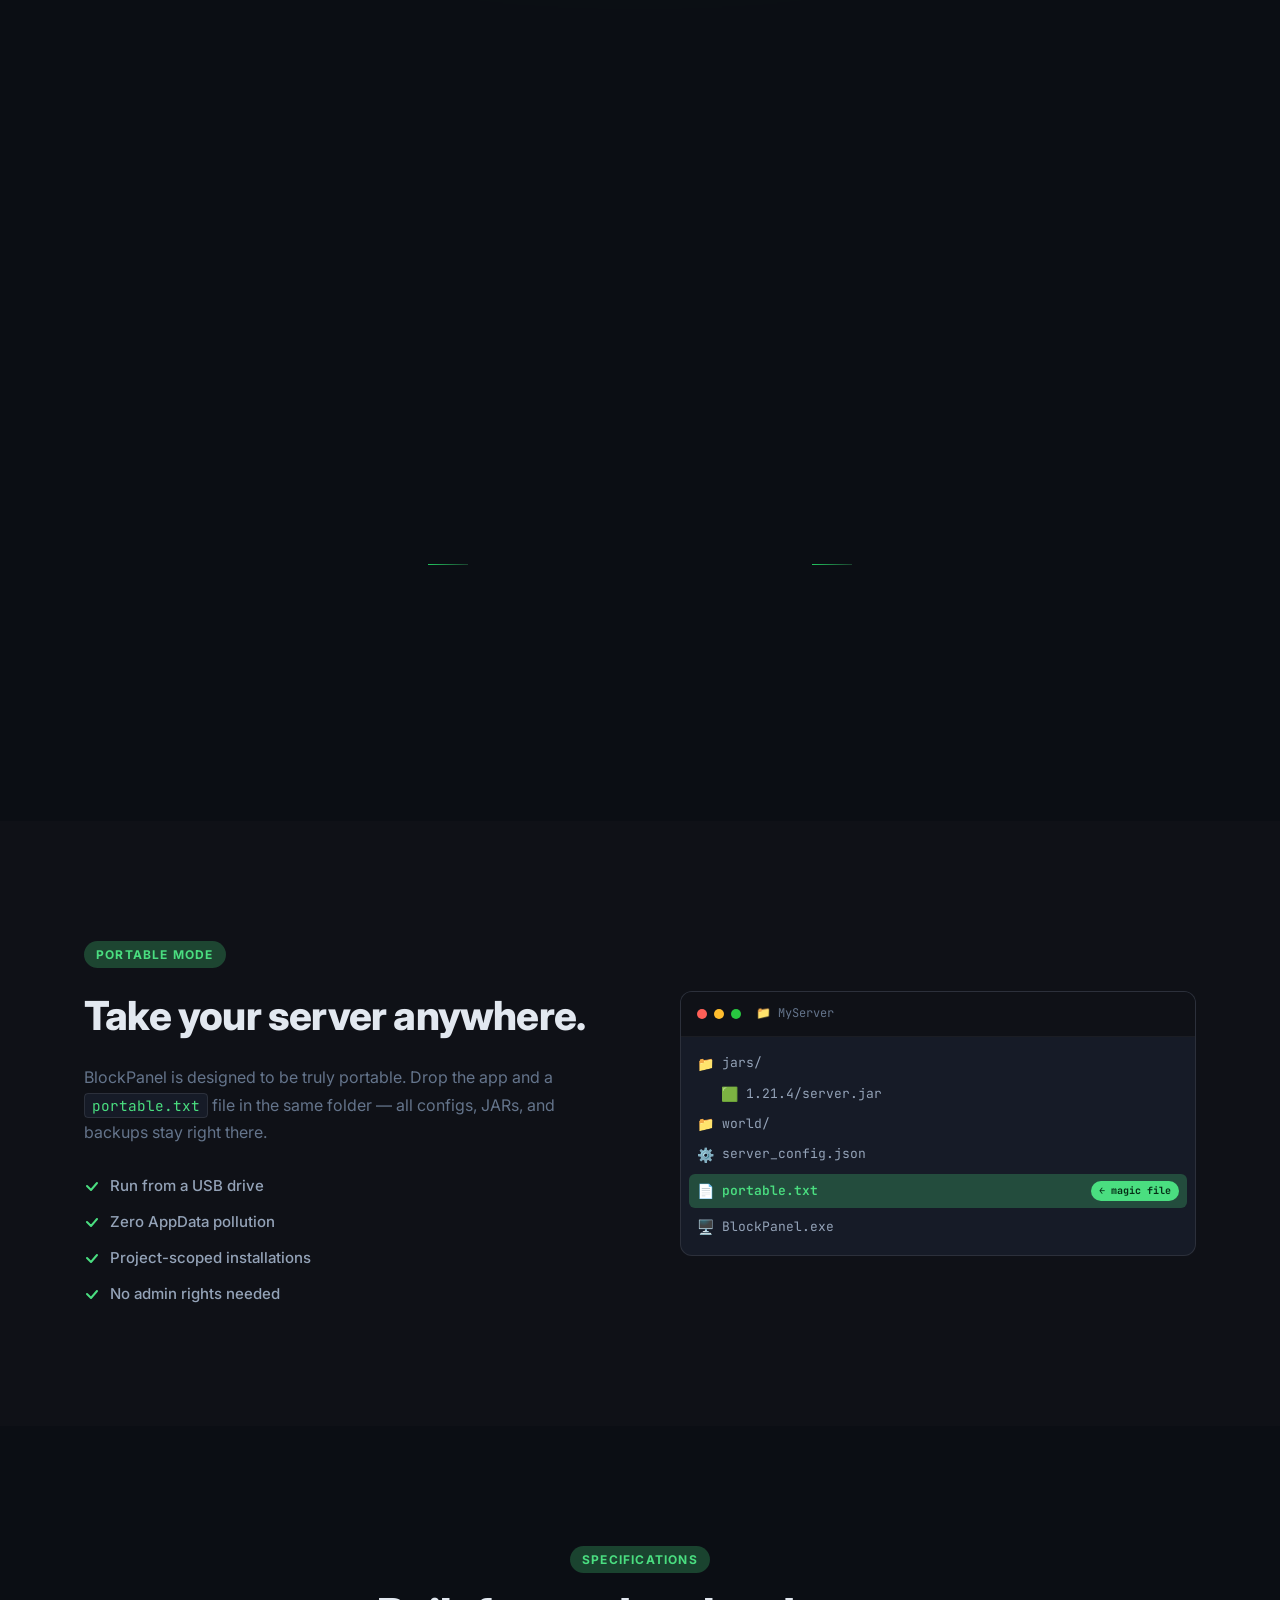
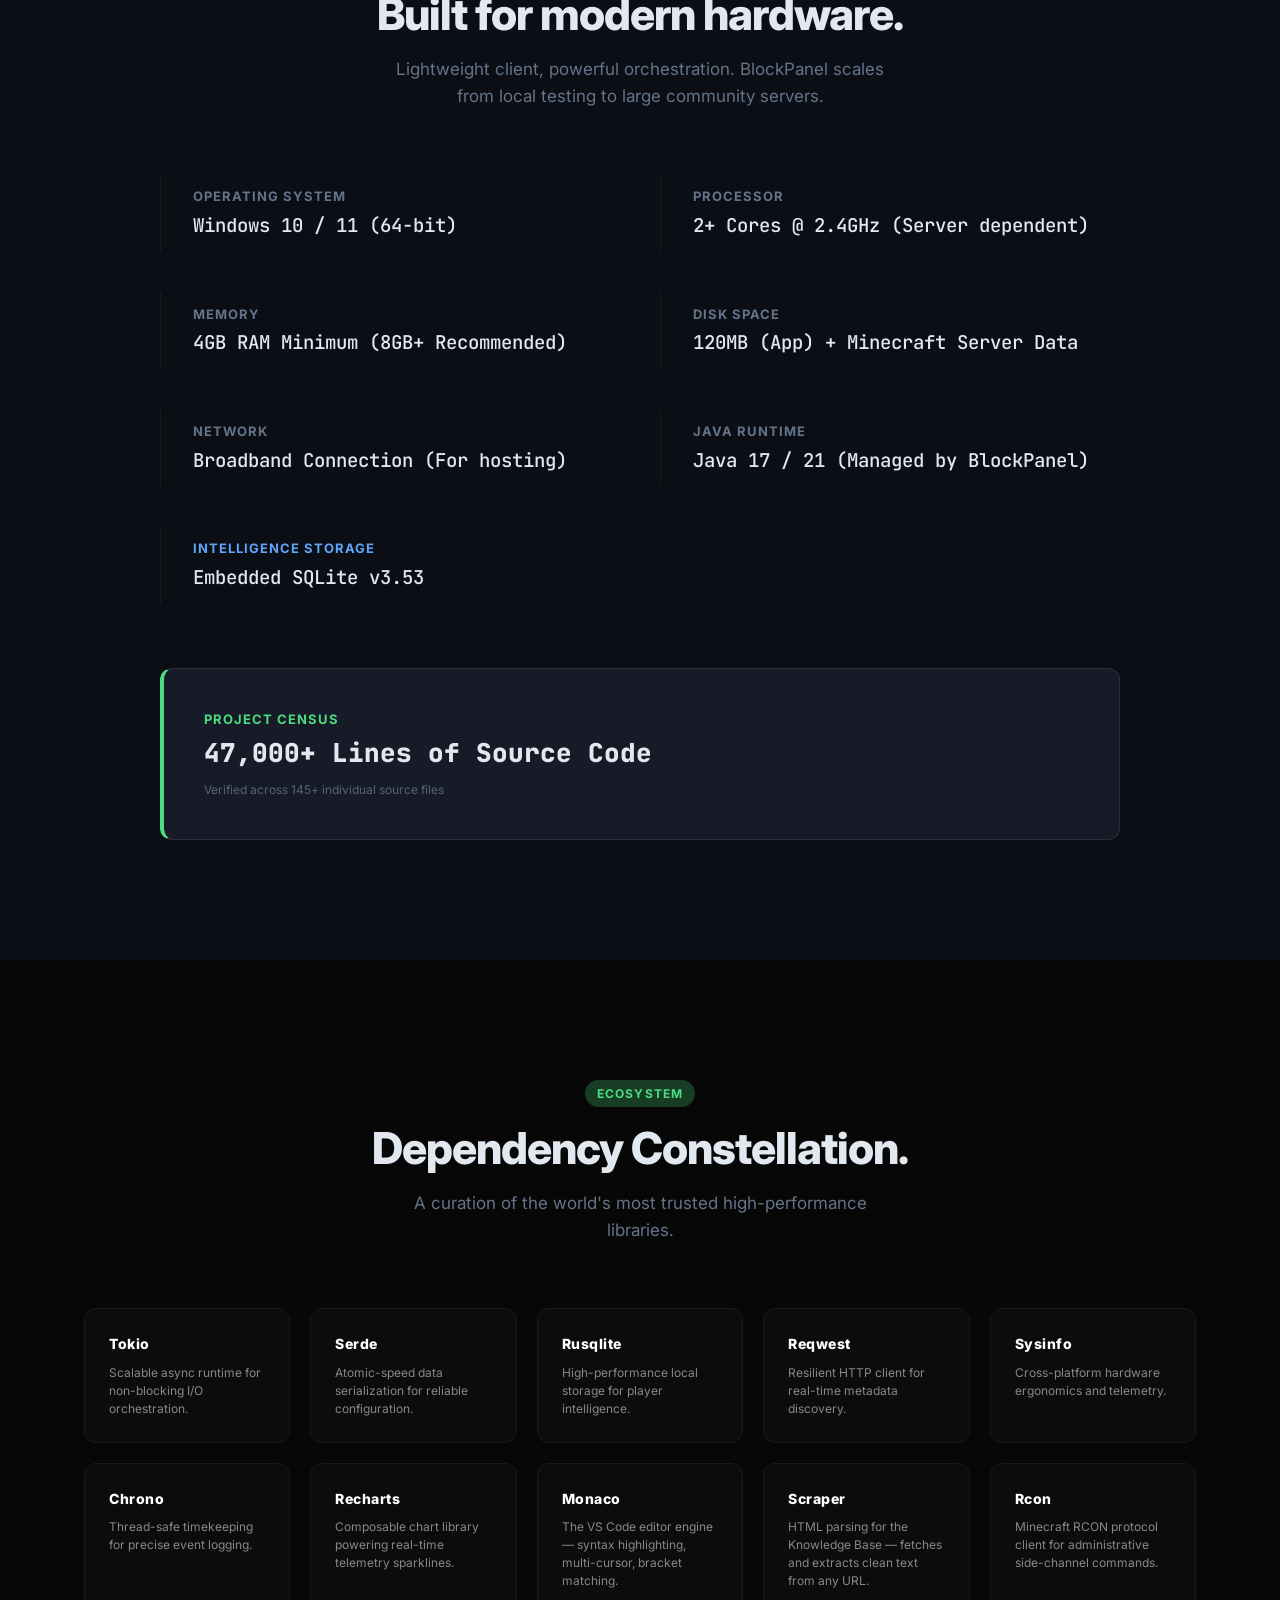
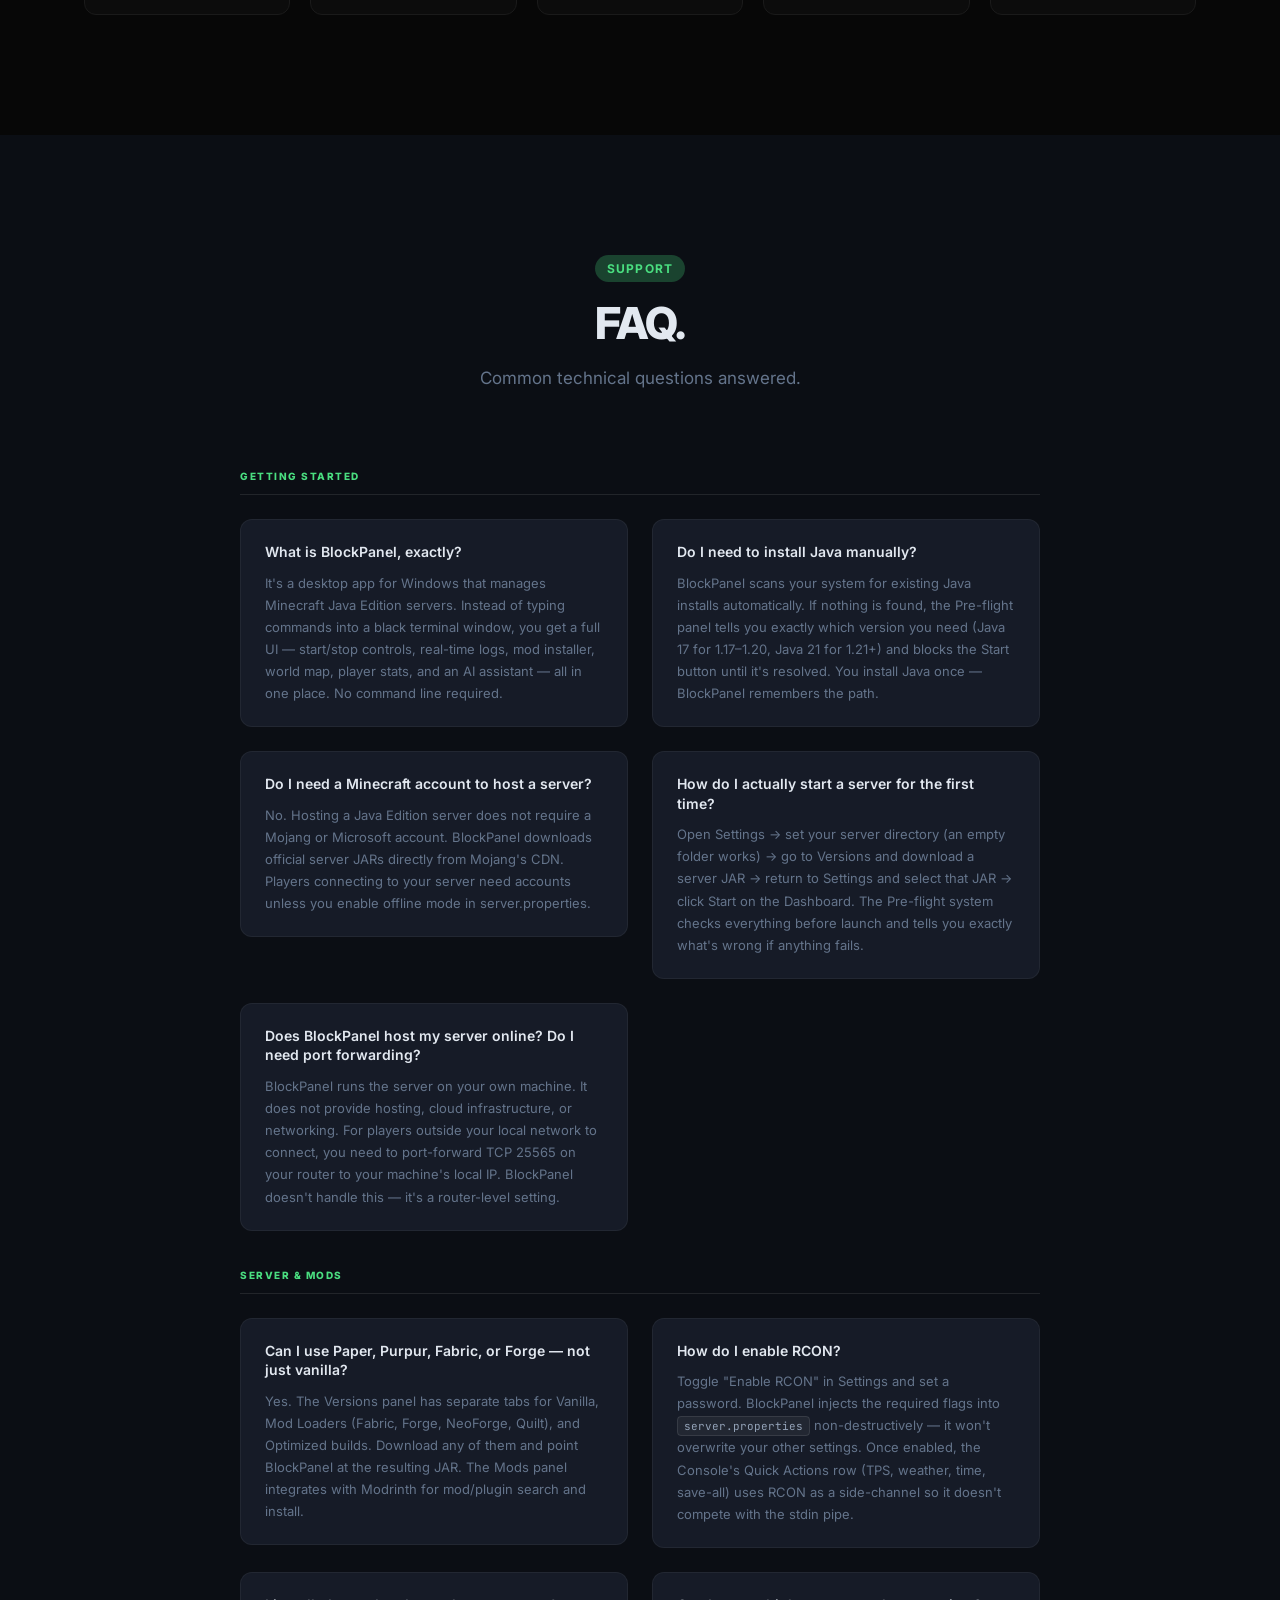
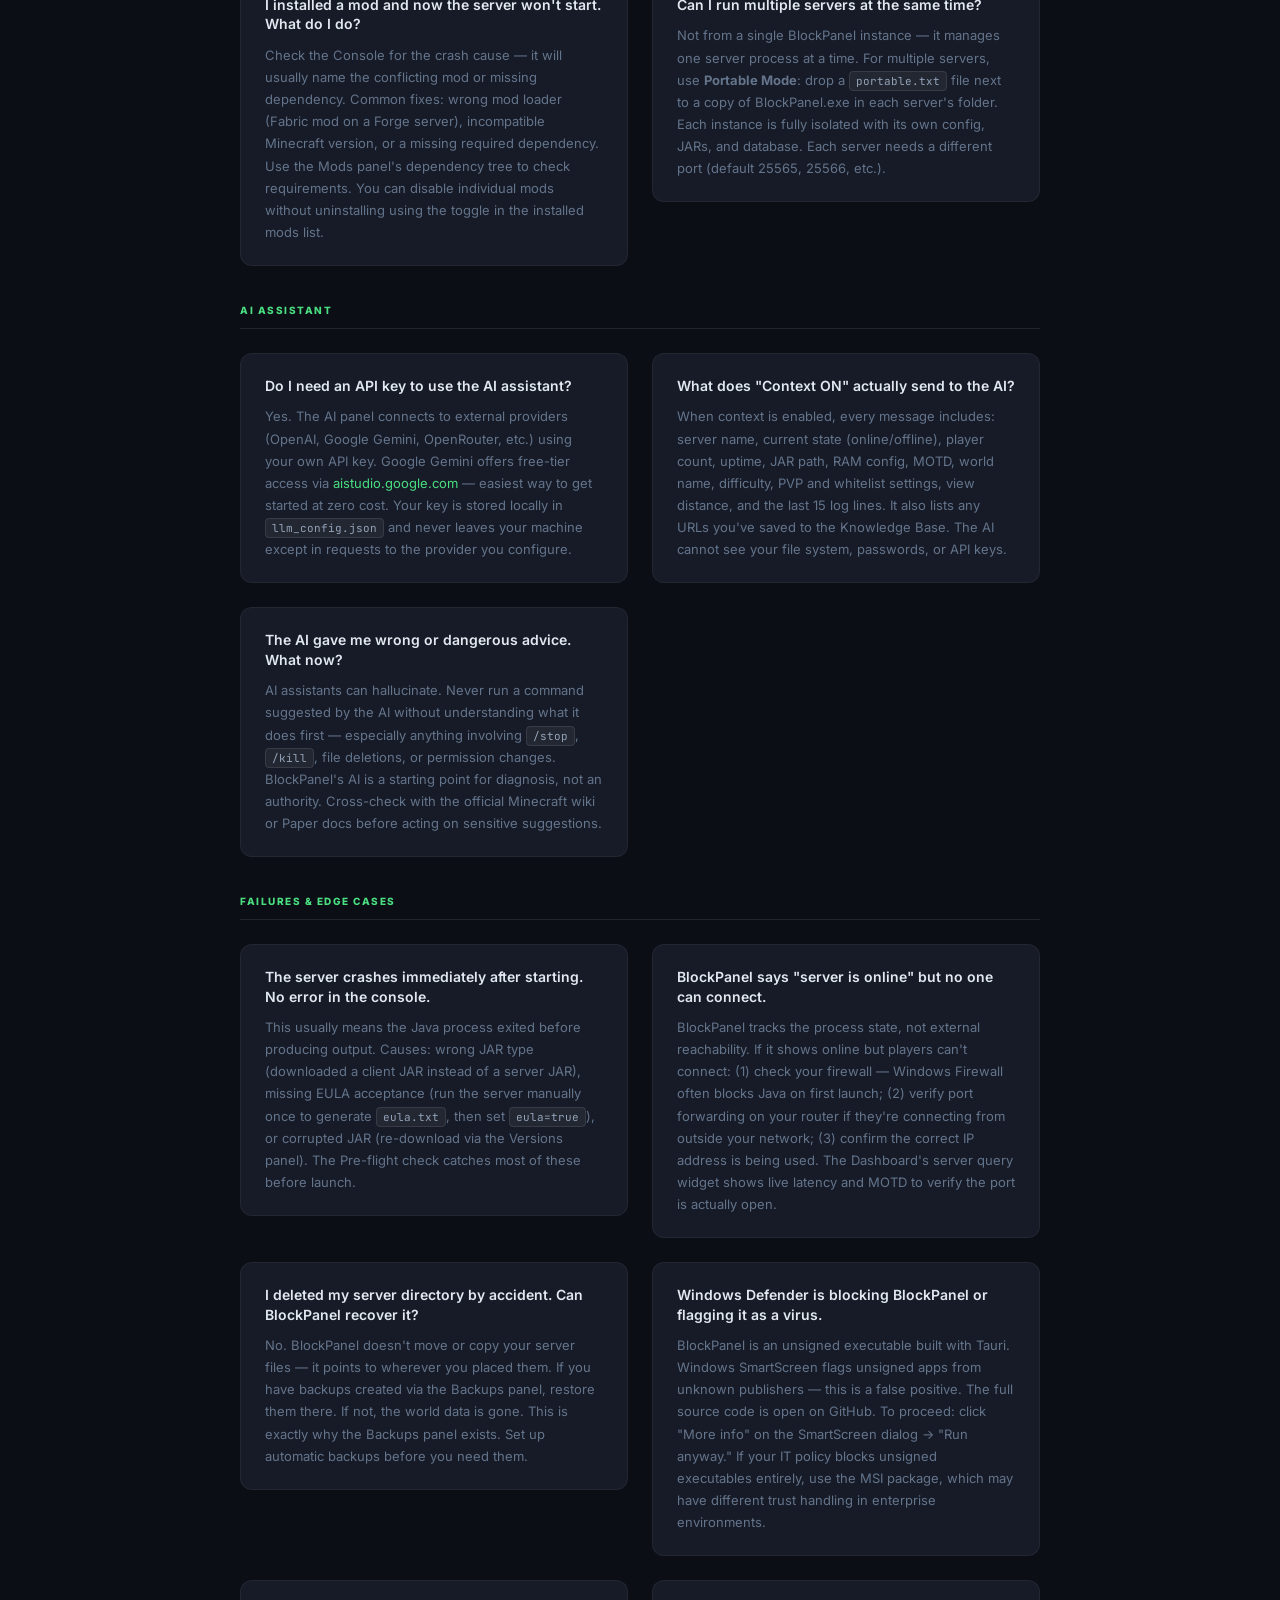
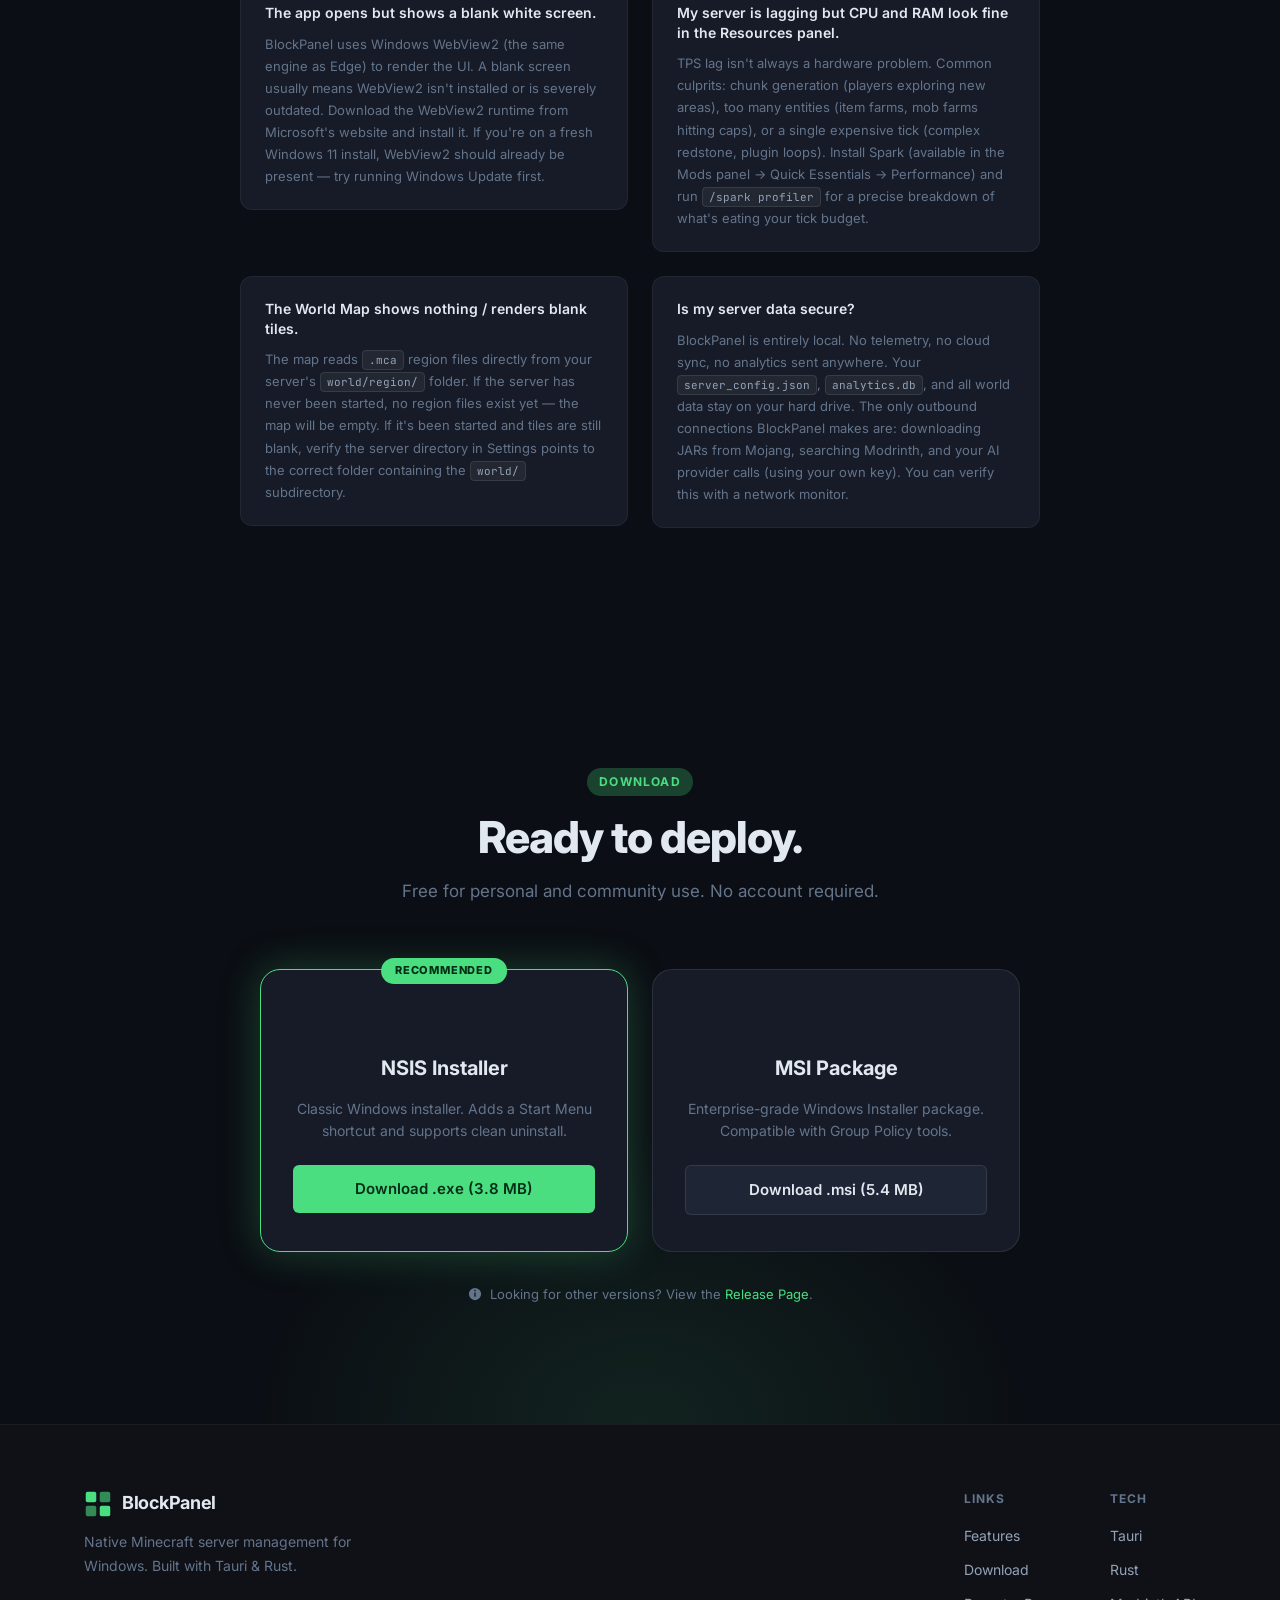
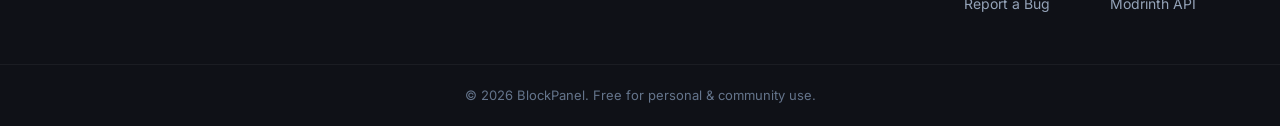
==== commit c070693a: "feat: update navigation menu with new links, divider, and responsive styling adjustments" ====
--- a/index.html
+++ b/index.html
@@ -35,11 +35,13 @@
       </a>
       <ul class="nav-links" role="list">
         <li><a href="#features">Features</a></li>
+        <li><a href="#ai-intelligence">AI</a></li>
         <li><a href="#under-the-hood">Engineering</a></li>
         <li><a href="#themes">Themes</a></li>
-        <li><a href="#how-it-works">How it Works</a></li>
-        <li><a href="#specs">Tech Specs</a></li>
+        <li><a href="#portable">Portable</a></li>
+        <li><a href="#specs">Specs</a></li>
         <li><a href="#faq">FAQ</a></li>
+        <li class="nav-divider" aria-hidden="true"></li>
         <li><a href="#download" class="nav-cta">Download</a></li>
       </ul>
       <button class="nav-mobile-toggle" aria-label="Toggle menu" aria-expanded="false" id="mobile-toggle">
@@ -48,11 +50,13 @@
     </div>
     <div class="nav-mobile-menu" id="mobile-menu" aria-hidden="true">
       <a href="#features">Features</a>
+      <a href="#ai-intelligence">AI Intelligence</a>
       <a href="#under-the-hood">Engineering</a>
       <a href="#themes">Themes</a>
-      <a href="#how-it-works">How it Works</a>
+      <a href="#portable">Portable Mode</a>
+      <a href="#specs">Tech Specs</a>
       <a href="#faq">FAQ</a>
-      <a href="#download">Download</a>
+      <a href="#download" class="mobile-cta">Download</a>
     </div>
   </nav>
 
--- a/style.css
+++ b/style.css
@@ -102,24 +102,39 @@
   display: flex;
   list-style: none;
   align-items: center;
-  gap: 8px;
+  gap: 2px;
 }
 .nav-links a {
-  color: var(--text-dim);
+  color: var(--text-muted);
   text-decoration: none;
-  padding: 6px 14px;
+  padding: 6px 10px;
   border-radius: var(--radius-sm);
-  font-size: 14px;
+  font-size: 13px;
   font-weight: 500;
   transition: color var(--transition), background var(--transition);
+  white-space: nowrap;
 }
 .nav-links a:hover { color: var(--text); background: var(--surface); }
+.nav-links a.active {
+  color: var(--accent);
+  background: rgba(var(--bp-accent-rgb, 74, 222, 128), 0.08);
+}
+.nav-divider {
+  width: 1px;
+  height: 20px;
+  background: var(--border-mid);
+  margin: 0 6px;
+  flex-shrink: 0;
+}
 .nav-cta {
   color: var(--bg) !important;
   background: var(--accent) !important;
   font-weight: 600 !important;
-}
-.nav-cta:hover { background: var(--accent-dim) !important; }
+  font-size: 13px !important;
+  padding: 6px 14px !important;
+}
+.nav-cta:hover { opacity: 0.9; }
+.nav-cta.active { color: var(--bg) !important; background: var(--accent) !important; }
 .nav-mobile-toggle {
   display: none;
   flex-direction: column;
@@ -156,6 +171,12 @@
 }
 .nav-mobile-menu a:last-child { border-bottom: none; }
 .nav-mobile-menu a:hover { color: var(--accent); }
+.nav-mobile-menu a.mobile-cta {
+  color: var(--accent);
+  font-weight: 700;
+  margin-top: 4px;
+}
+.nav-mobile-menu a.active { color: var(--accent); }
 
 /* ── Buttons ───────────────────────────────────────────────── */
 .btn {
@@ -1079,10 +1100,14 @@
   .specs-grid { grid-template-columns: 1fr; gap: 24px; }
 }
 
+@media (max-width: 1060px) {
+  .nav-links { display: none; }
+  .nav-mobile-toggle { display: flex; }
+  .nav-status-pill { display: none; }
+}
+
 @media (max-width: 640px) {
   .section { padding: 80px 0; }
-  .nav-links { display: none; }
-  .nav-mobile-toggle { display: flex; }
   .features-grid { grid-template-columns: 1fr; }
   .hood-grid { grid-template-columns: 1fr; }
   .download-cards { grid-template-columns: 1fr; }
@@ -1115,10 +1140,6 @@
   border-radius: 50%;
   box-shadow: 0 0 10px #4ade80;
 }
-@media (max-width: 768px) {
-  .nav-status-pill { display: none; }
-}
-
 /* ── Blueprint Split Row ─────────────────────────────────── */
 .bp-split-row {
   display: flex;
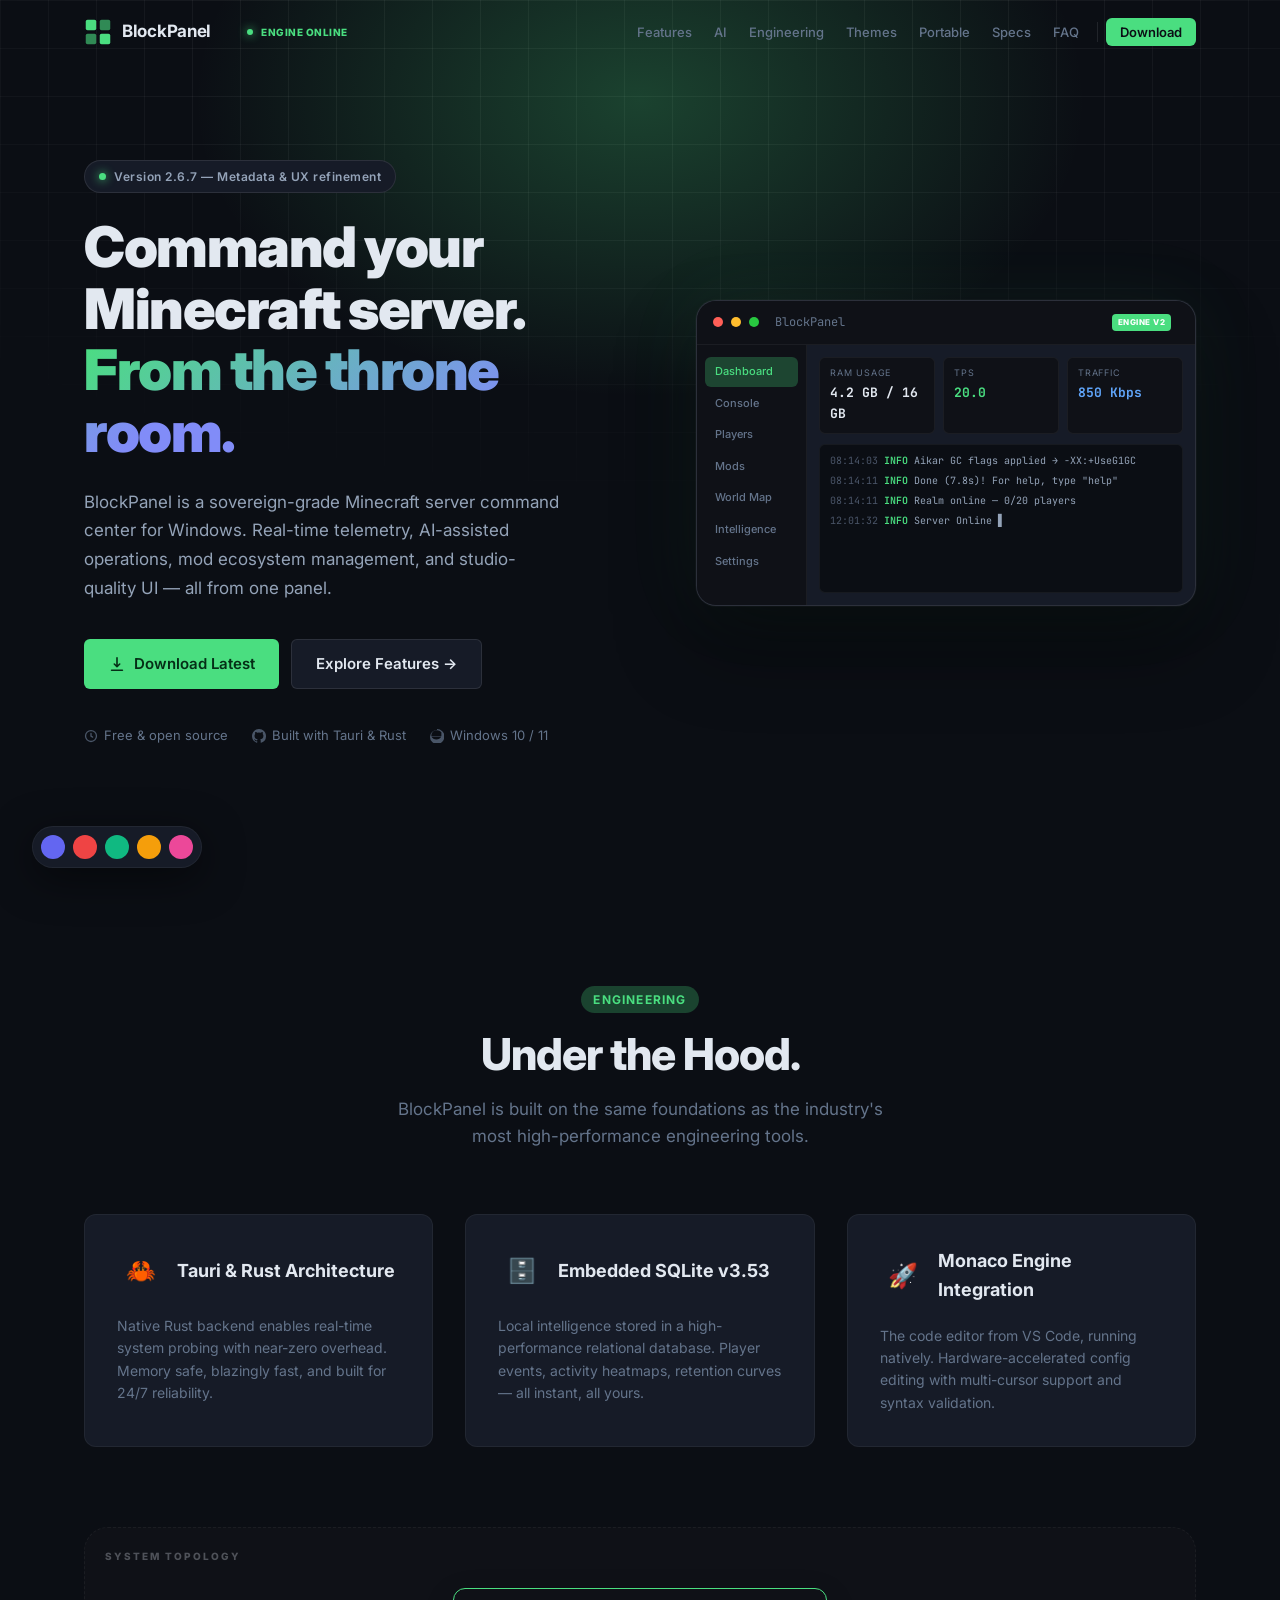
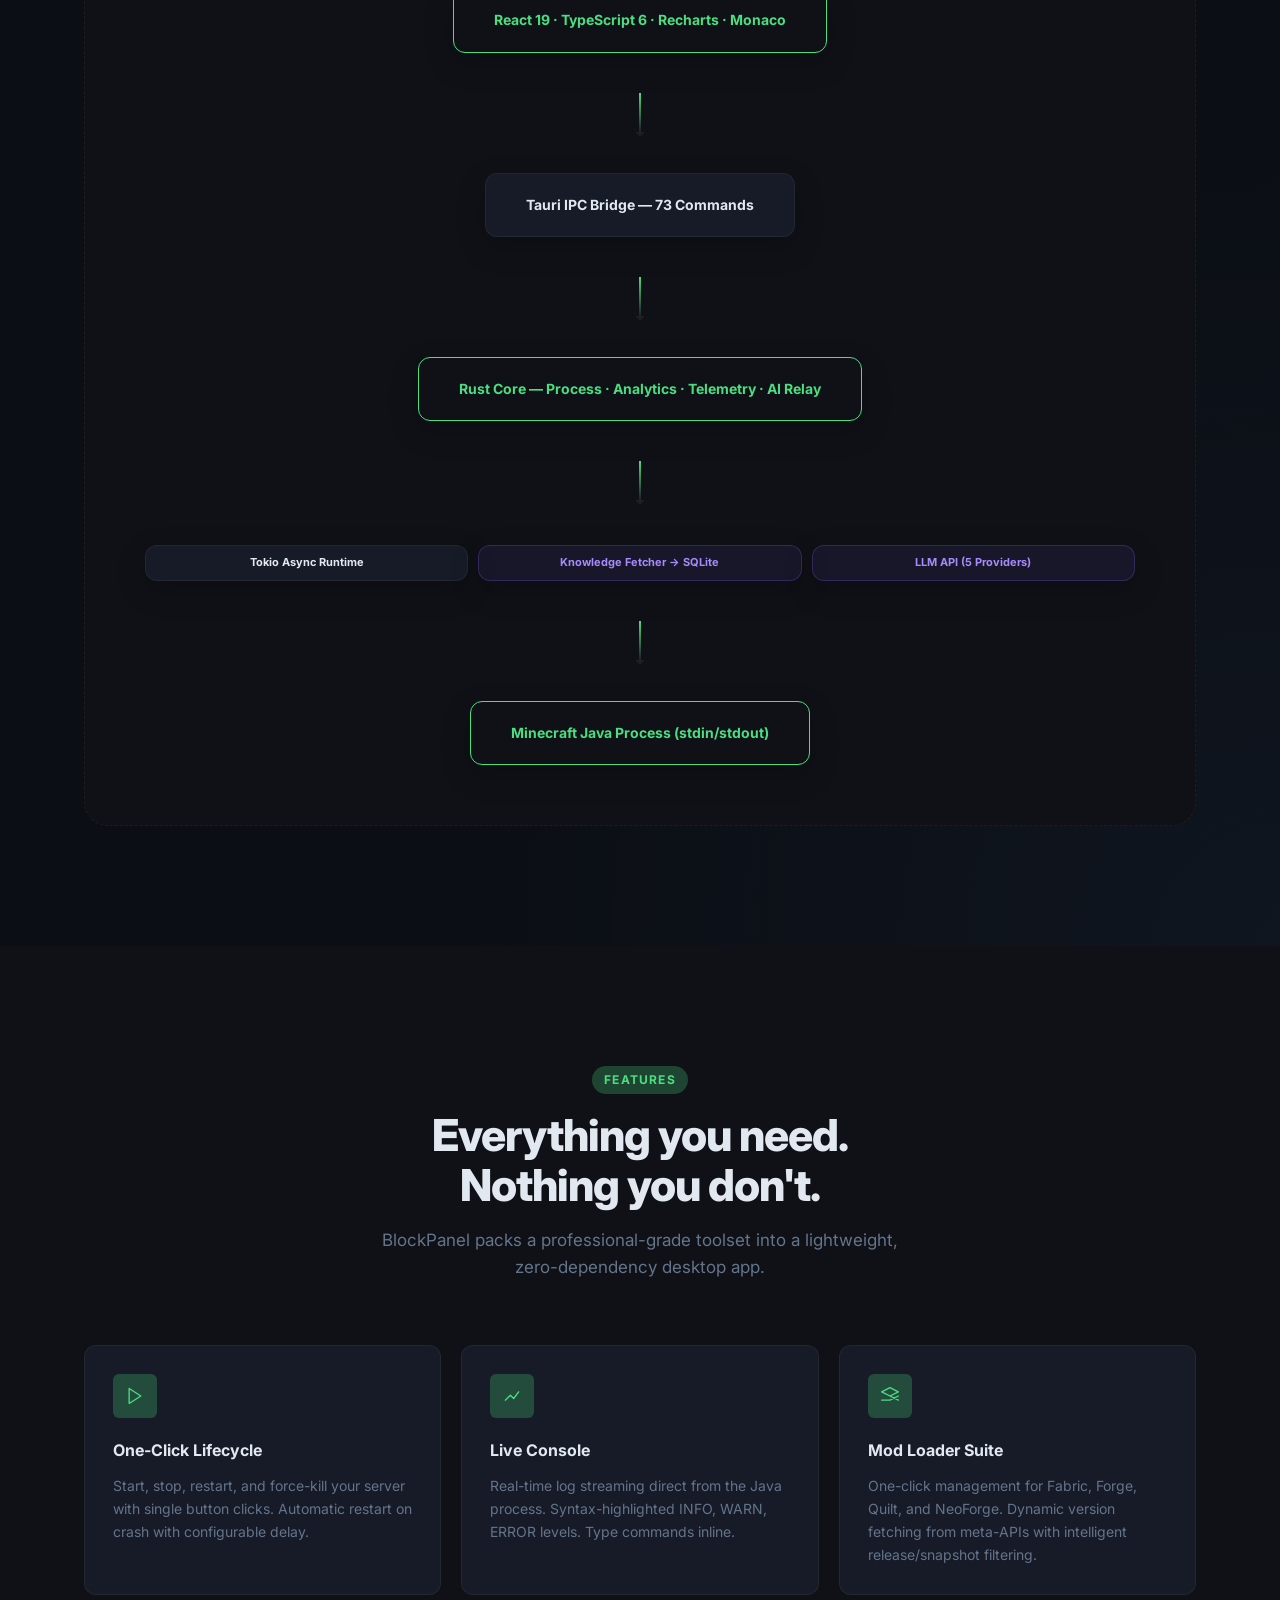
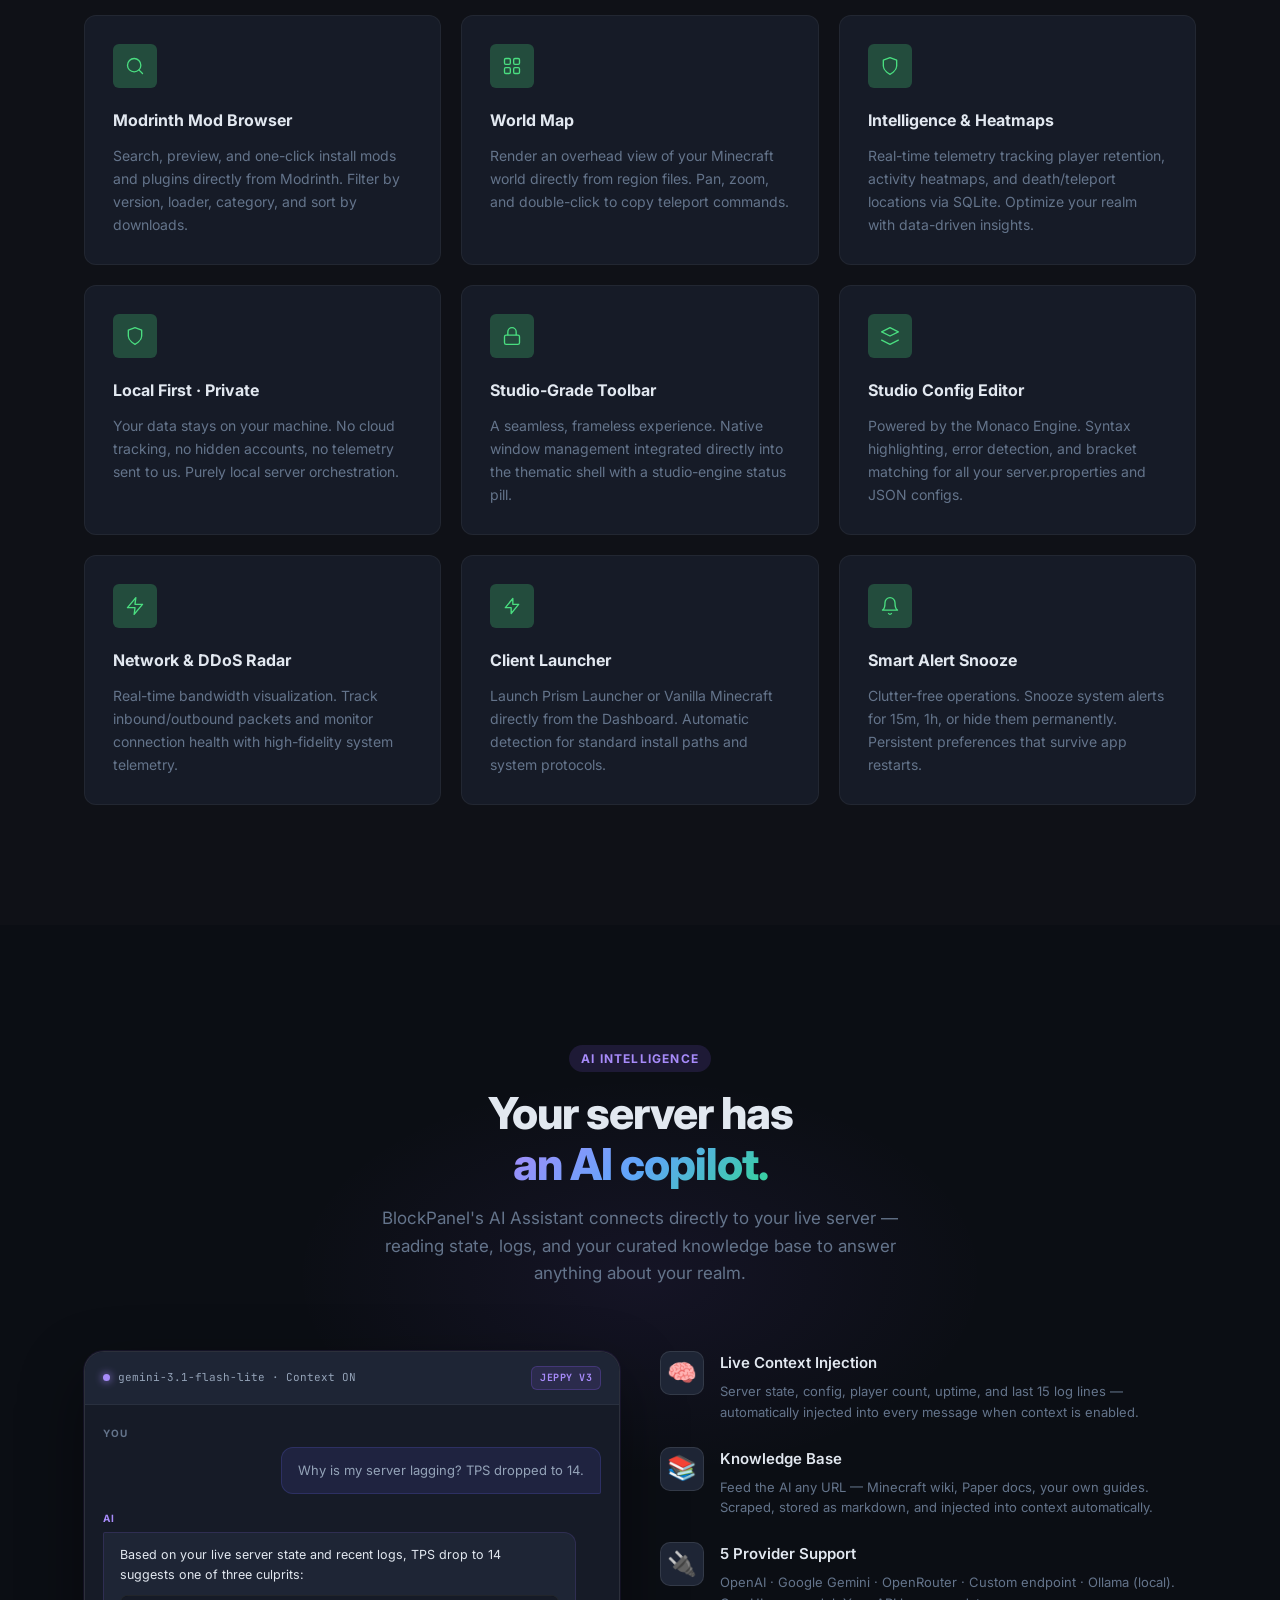
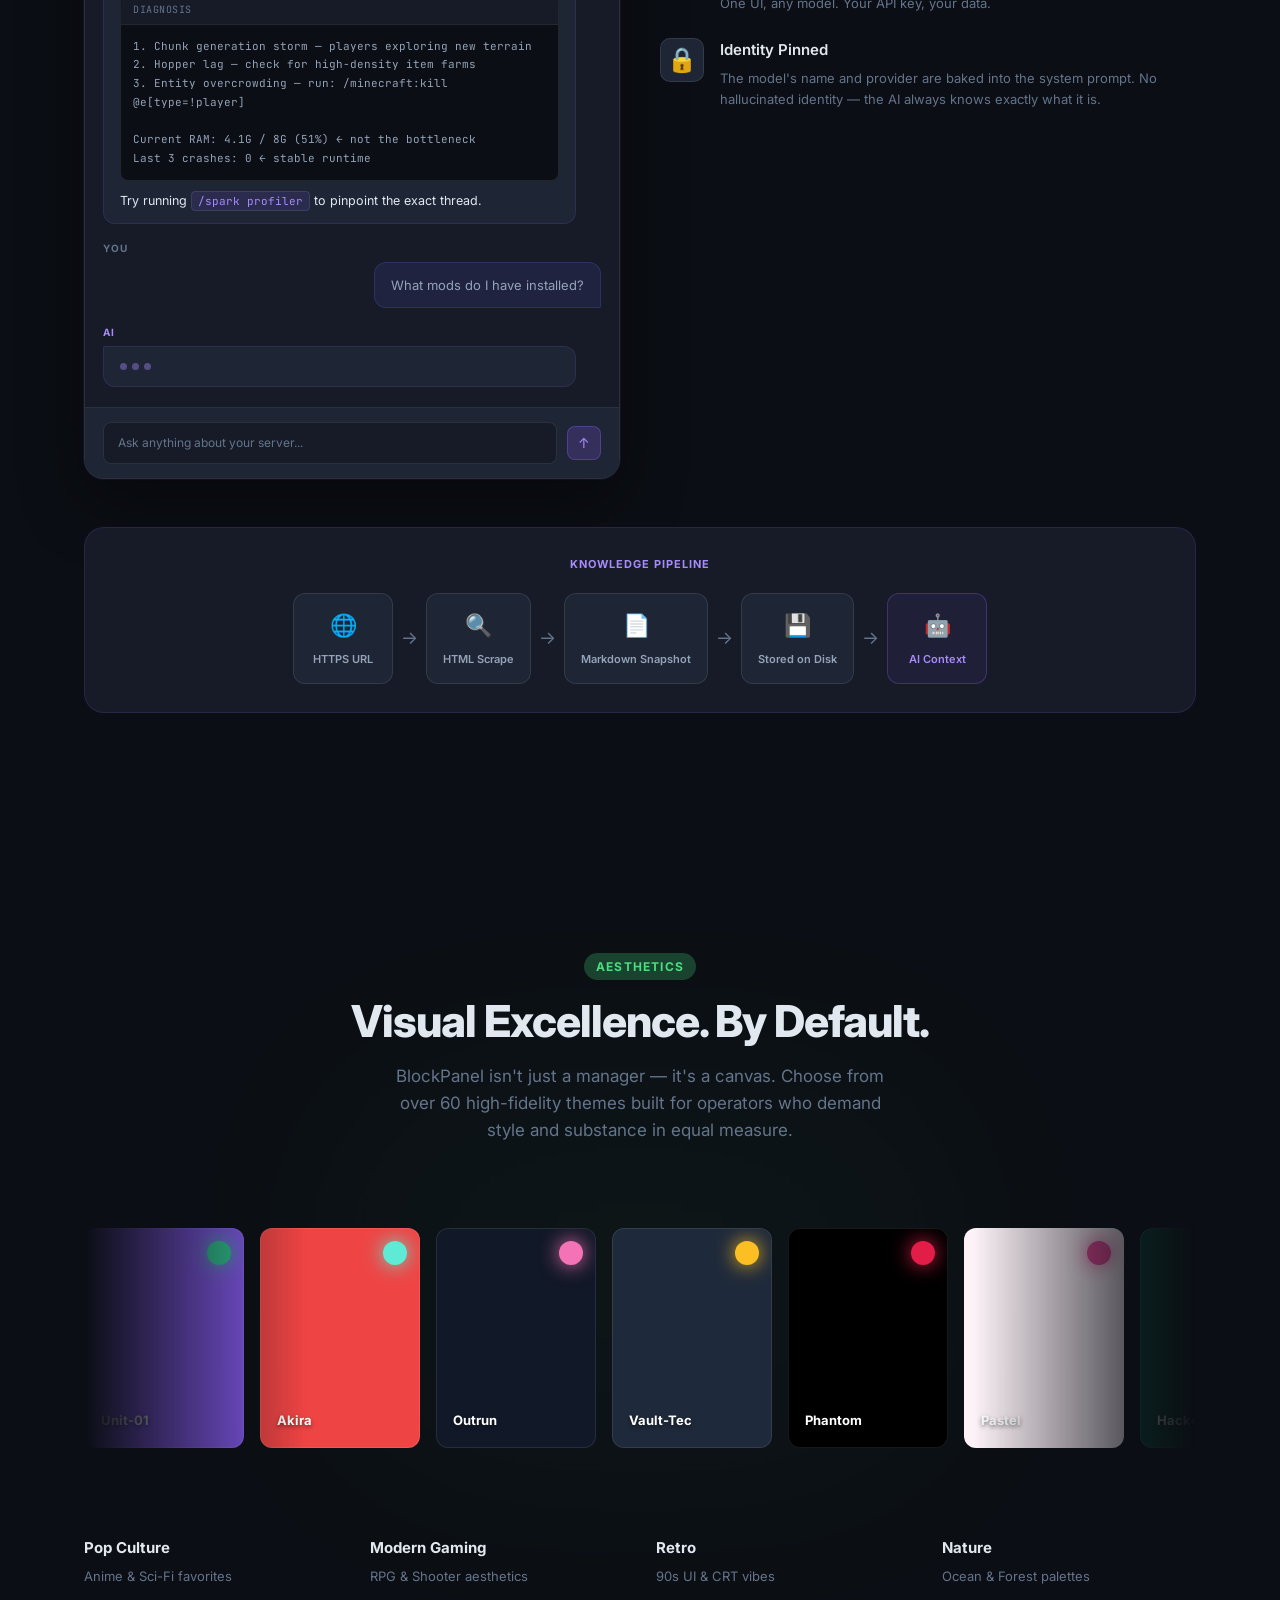
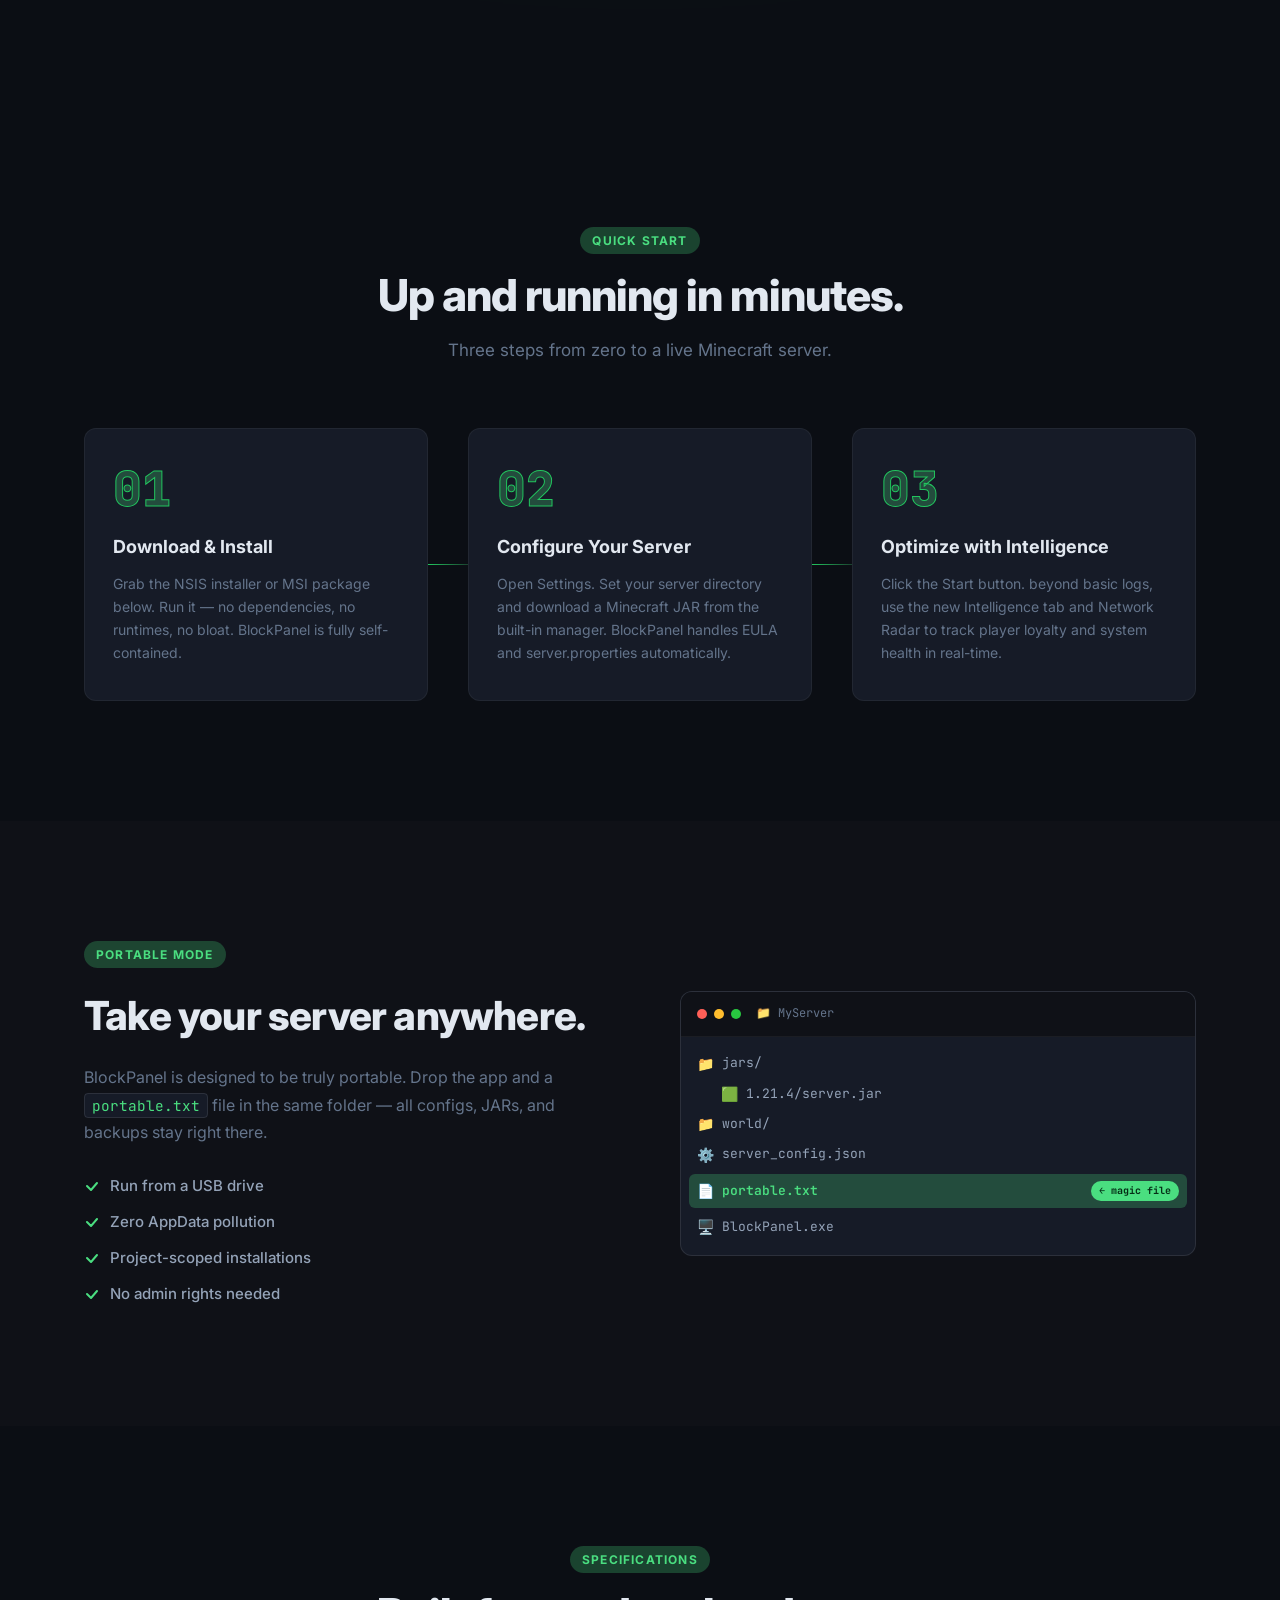
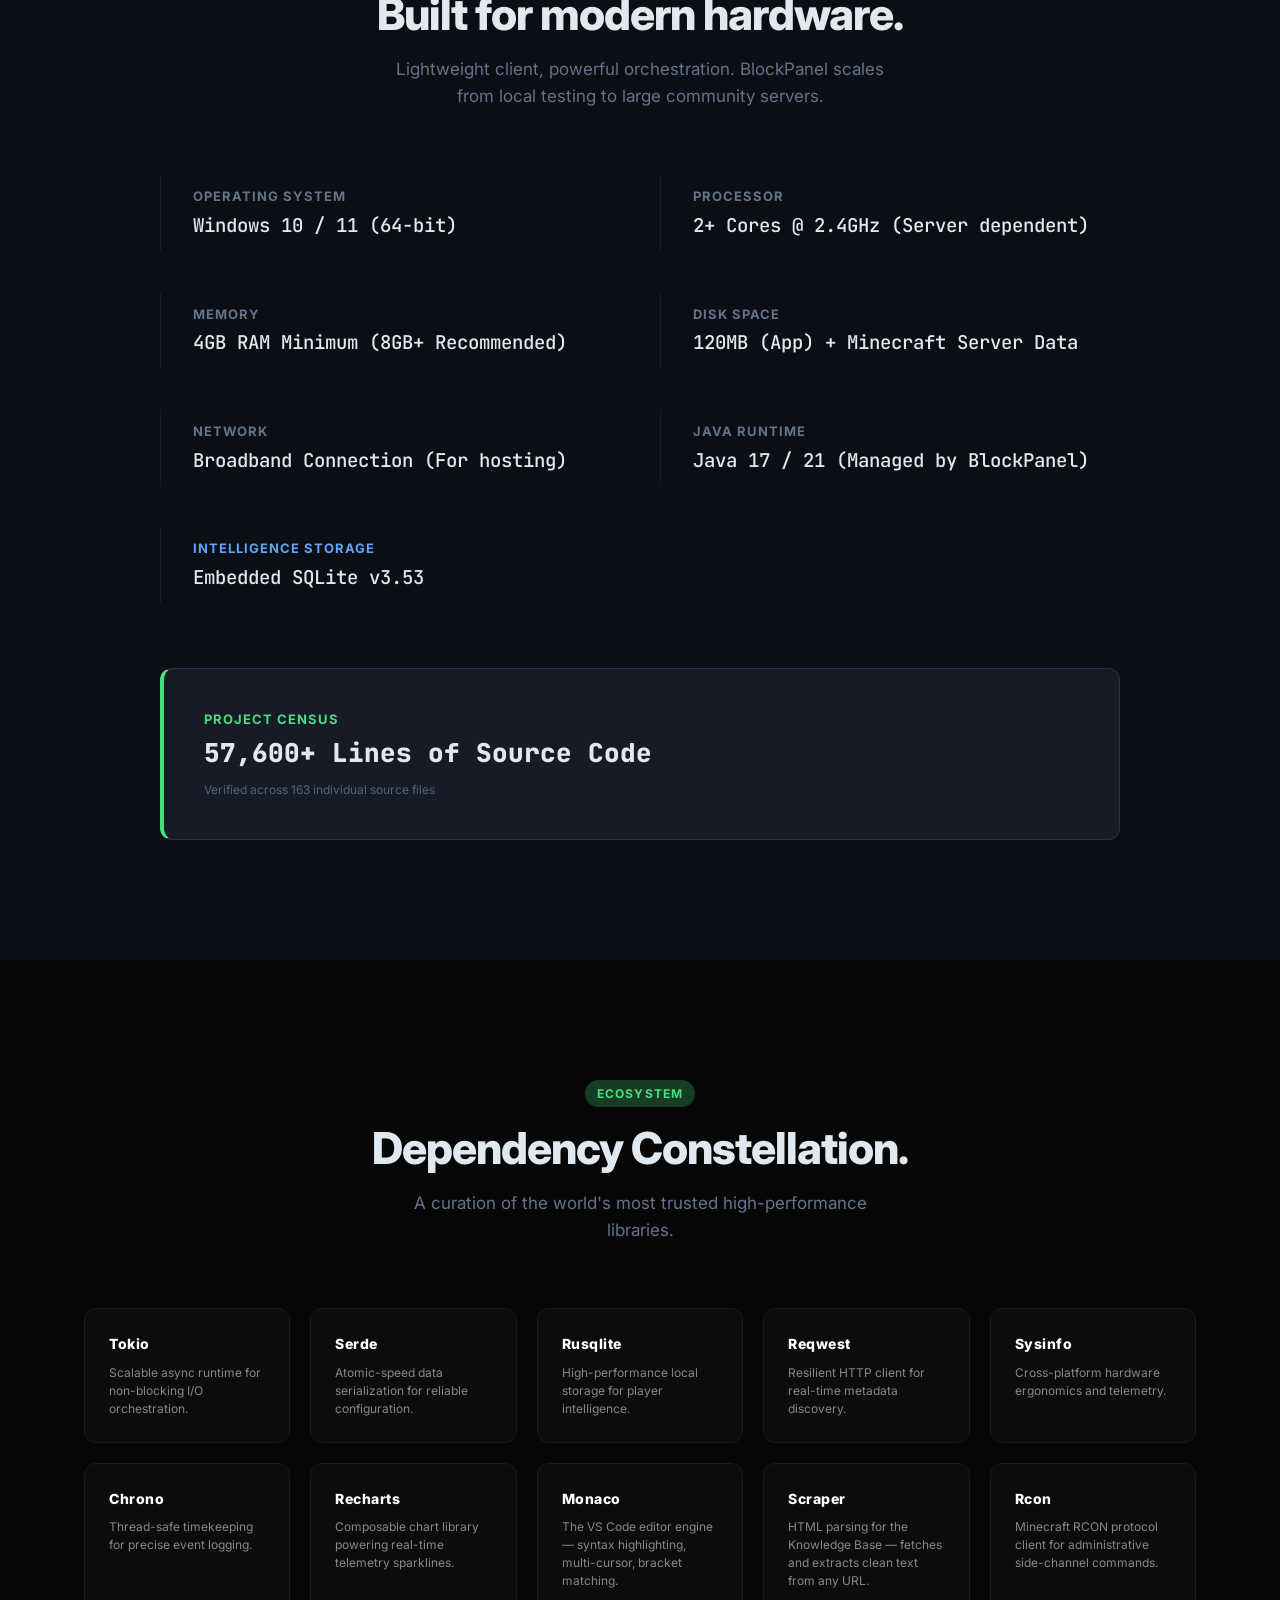
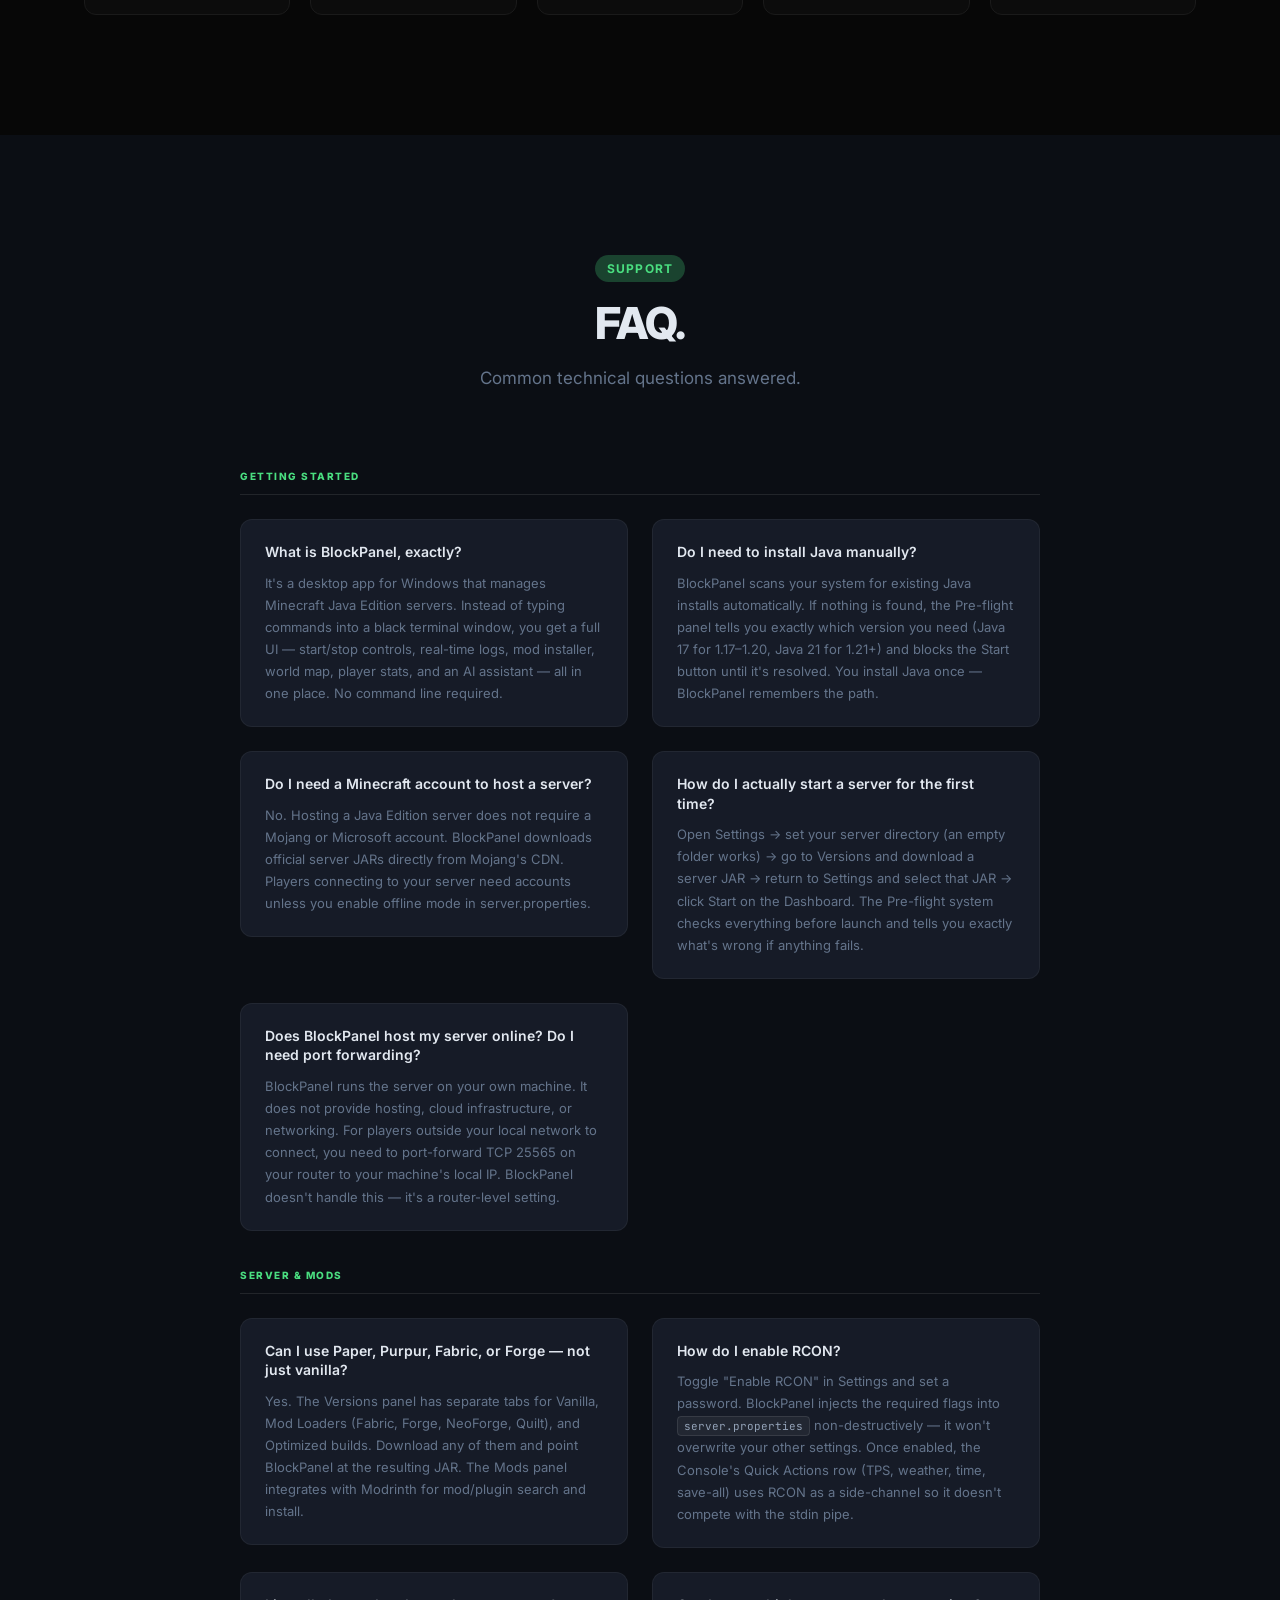
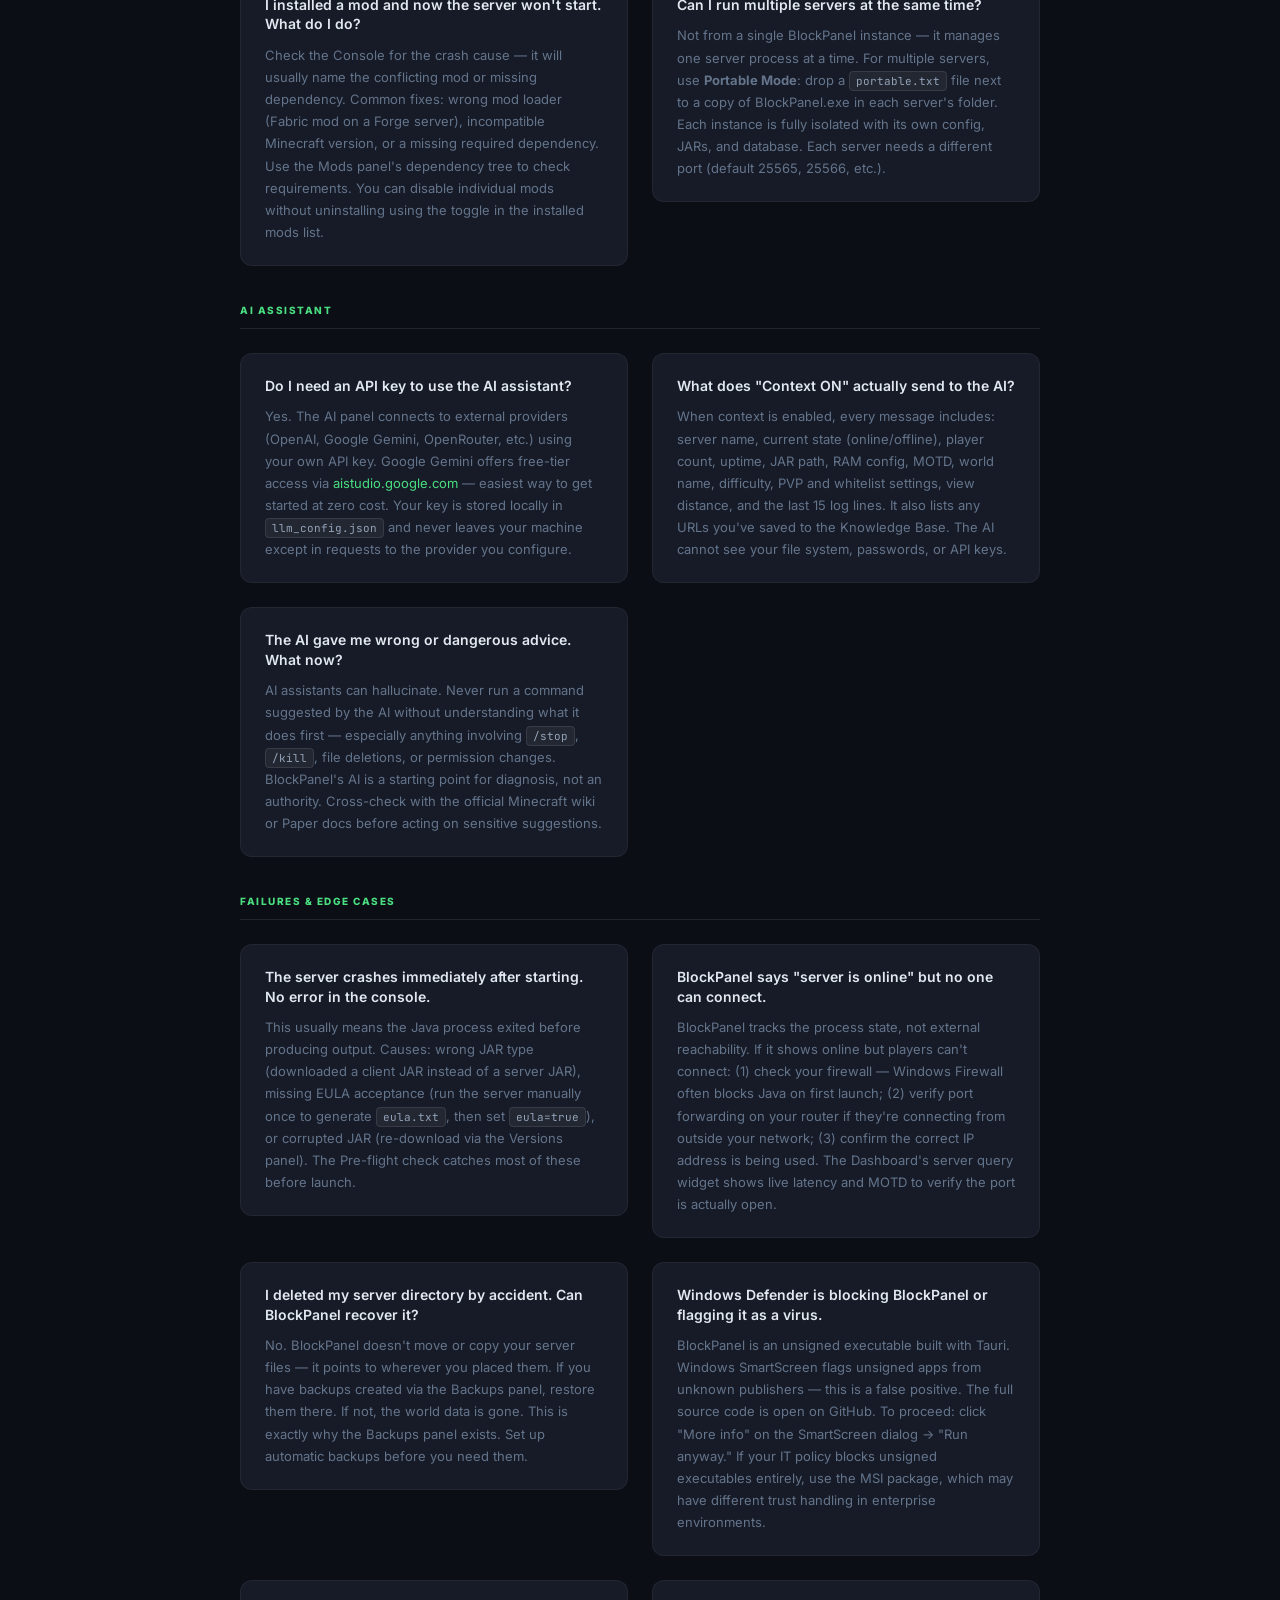
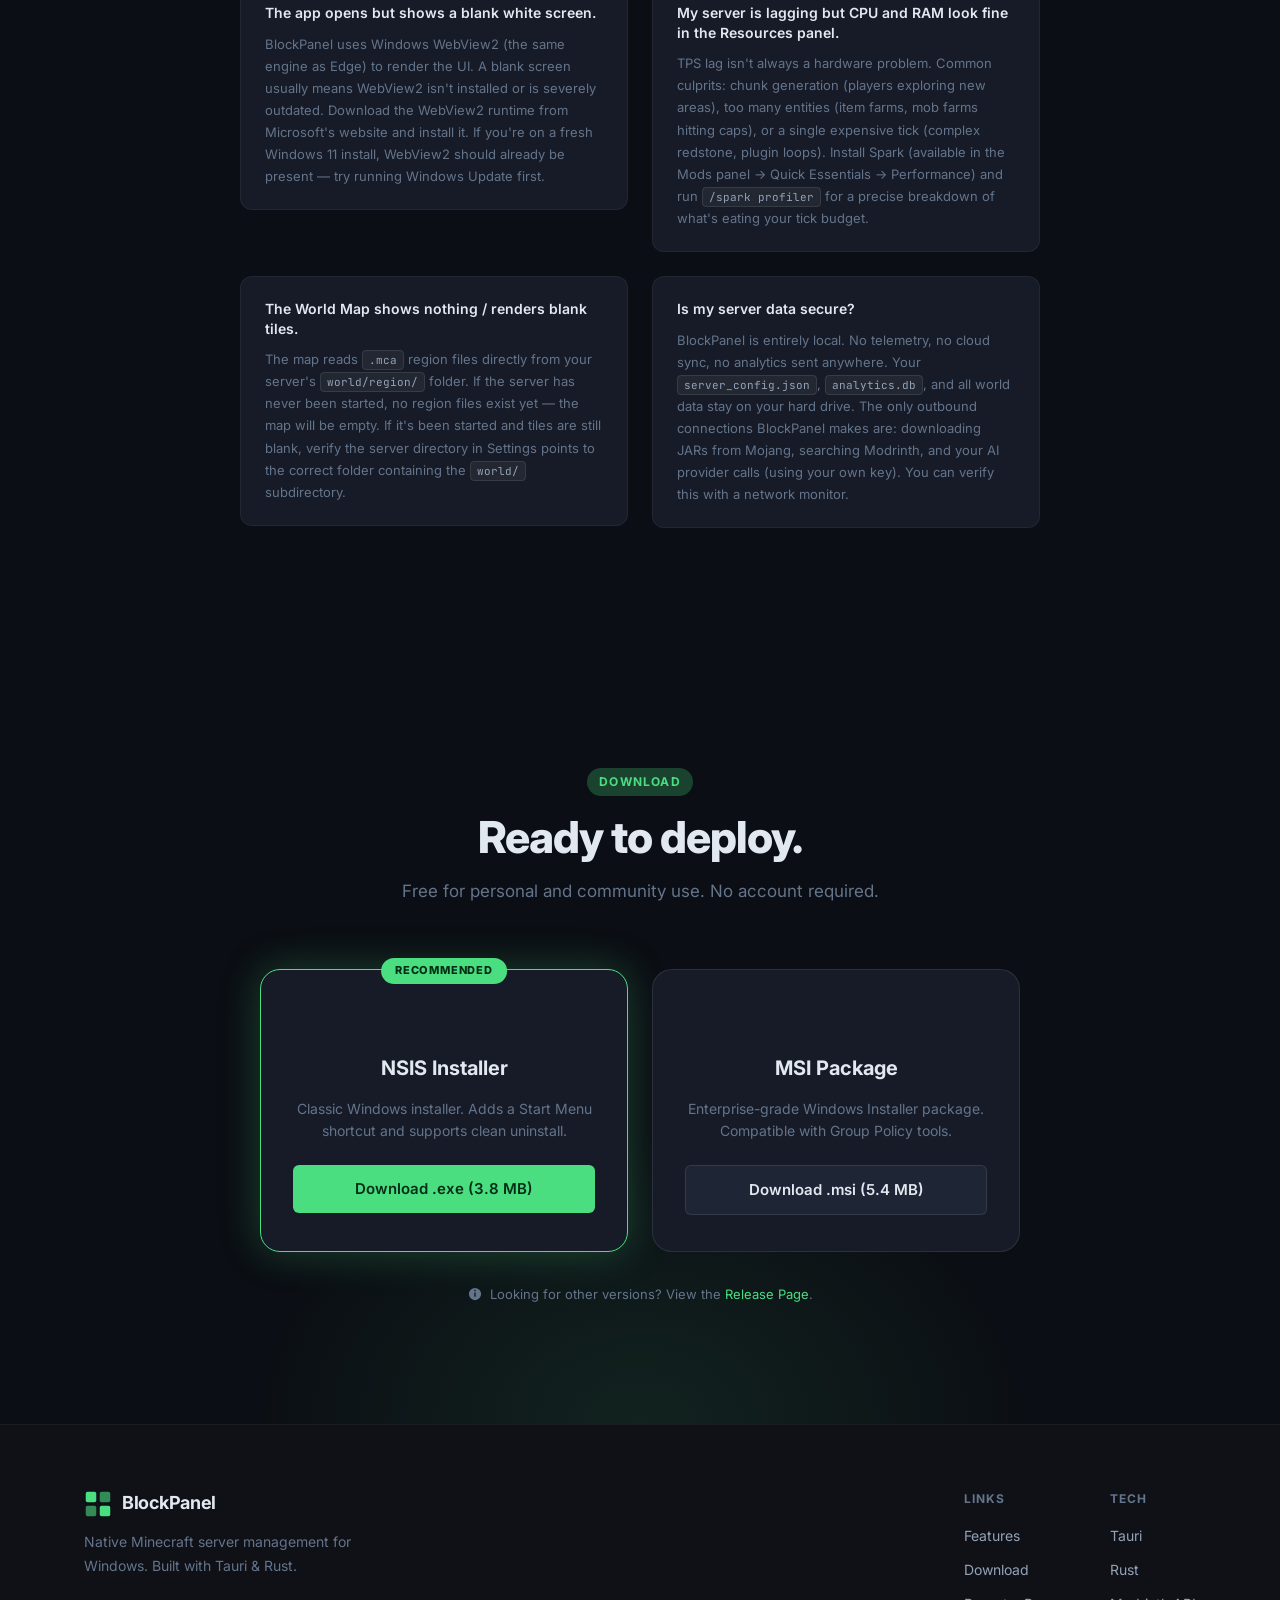
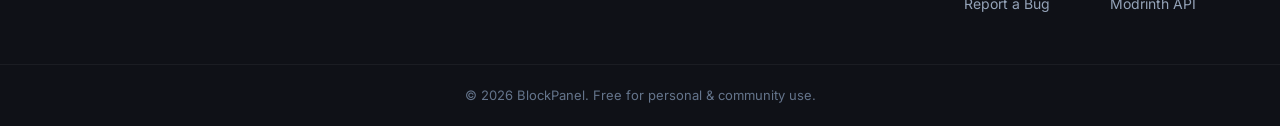
==== commit 4bfdfdfc: "chore: update version to 2.6.7, refresh project metadata, and update installer download links" ====
--- a/index.html
+++ b/index.html
@@ -68,7 +68,7 @@
       <div class="hero-text reveal">
         <div class="hero-badge">
           <span class="badge-dot" style="background: #4ade80; box-shadow: 0 0 10px #4ade80;"></span>
-          <span>Version 2.6.1 — AI Intelligence & Knowledge Update</span>
+          <span>Version 2.6.7 — Metadata & UX refinement</span>
         </div>
         <h1>Command your Minecraft server.<br /><span class="gradient-text">From the throne room.</span></h1>
         <p class="hero-subtitle">BlockPanel is a sovereign-grade Minecraft server command center for Windows. Real-time telemetry, AI-assisted operations, mod ecosystem management, and studio-quality UI — all from one panel.</p>
@@ -586,8 +586,8 @@
         </div>
         <div class="spec-item spec-census">
           <div class="spec-label">Project Census</div>
-          <div class="spec-value">47,000+ Lines of Source Code</div>
-          <div class="spec-note">Verified across 145+ individual source files</div>
+          <div class="spec-value">57,600+ Lines of Source Code</div>
+          <div class="spec-note">Verified across 163 individual source files</div>
         </div>
       </div>
     </div>
@@ -747,7 +747,7 @@
           </div>
           <h3>NSIS Installer</h3>
           <p>Classic Windows installer. Adds a Start Menu shortcut and supports clean uninstall.</p>
-          <a href="https://github.com/Otterdays/Block-Panel-V2-Public/releases/download/MainChannel/BlockPanelV2_2.5.1_x64-setup.exe" class="btn btn-primary" id="nsis-dl" target="_blank" rel="noopener">
+          <a href="https://github.com/Otterdays/Block-Panel-V2-Public/releases/download/MainChannel/BlockPanelV2_2.6.7_x64-setup.exe" class="btn btn-primary" id="nsis-dl" target="_blank" rel="noopener">
             Download .exe (3.8 MB)
           </a>
         </div>
@@ -757,7 +757,7 @@
           </div>
           <h3>MSI Package</h3>
           <p>Enterprise-grade Windows Installer package. Compatible with Group Policy tools.</p>
-          <a href="https://github.com/Otterdays/Block-Panel-V2-Public/releases/download/MainChannel/BlockPanelV2_2.5.1_x64_en-US.msi" class="btn btn-secondary" id="msi-dl" target="_blank" rel="noopener">
+          <a href="https://github.com/Otterdays/Block-Panel-V2-Public/releases/download/MainChannel/BlockPanelV2_2.6.7_x64_en-US.msi" class="btn btn-secondary" id="msi-dl" target="_blank" rel="noopener">
             Download .msi (5.4 MB)
           </a>
         </div>
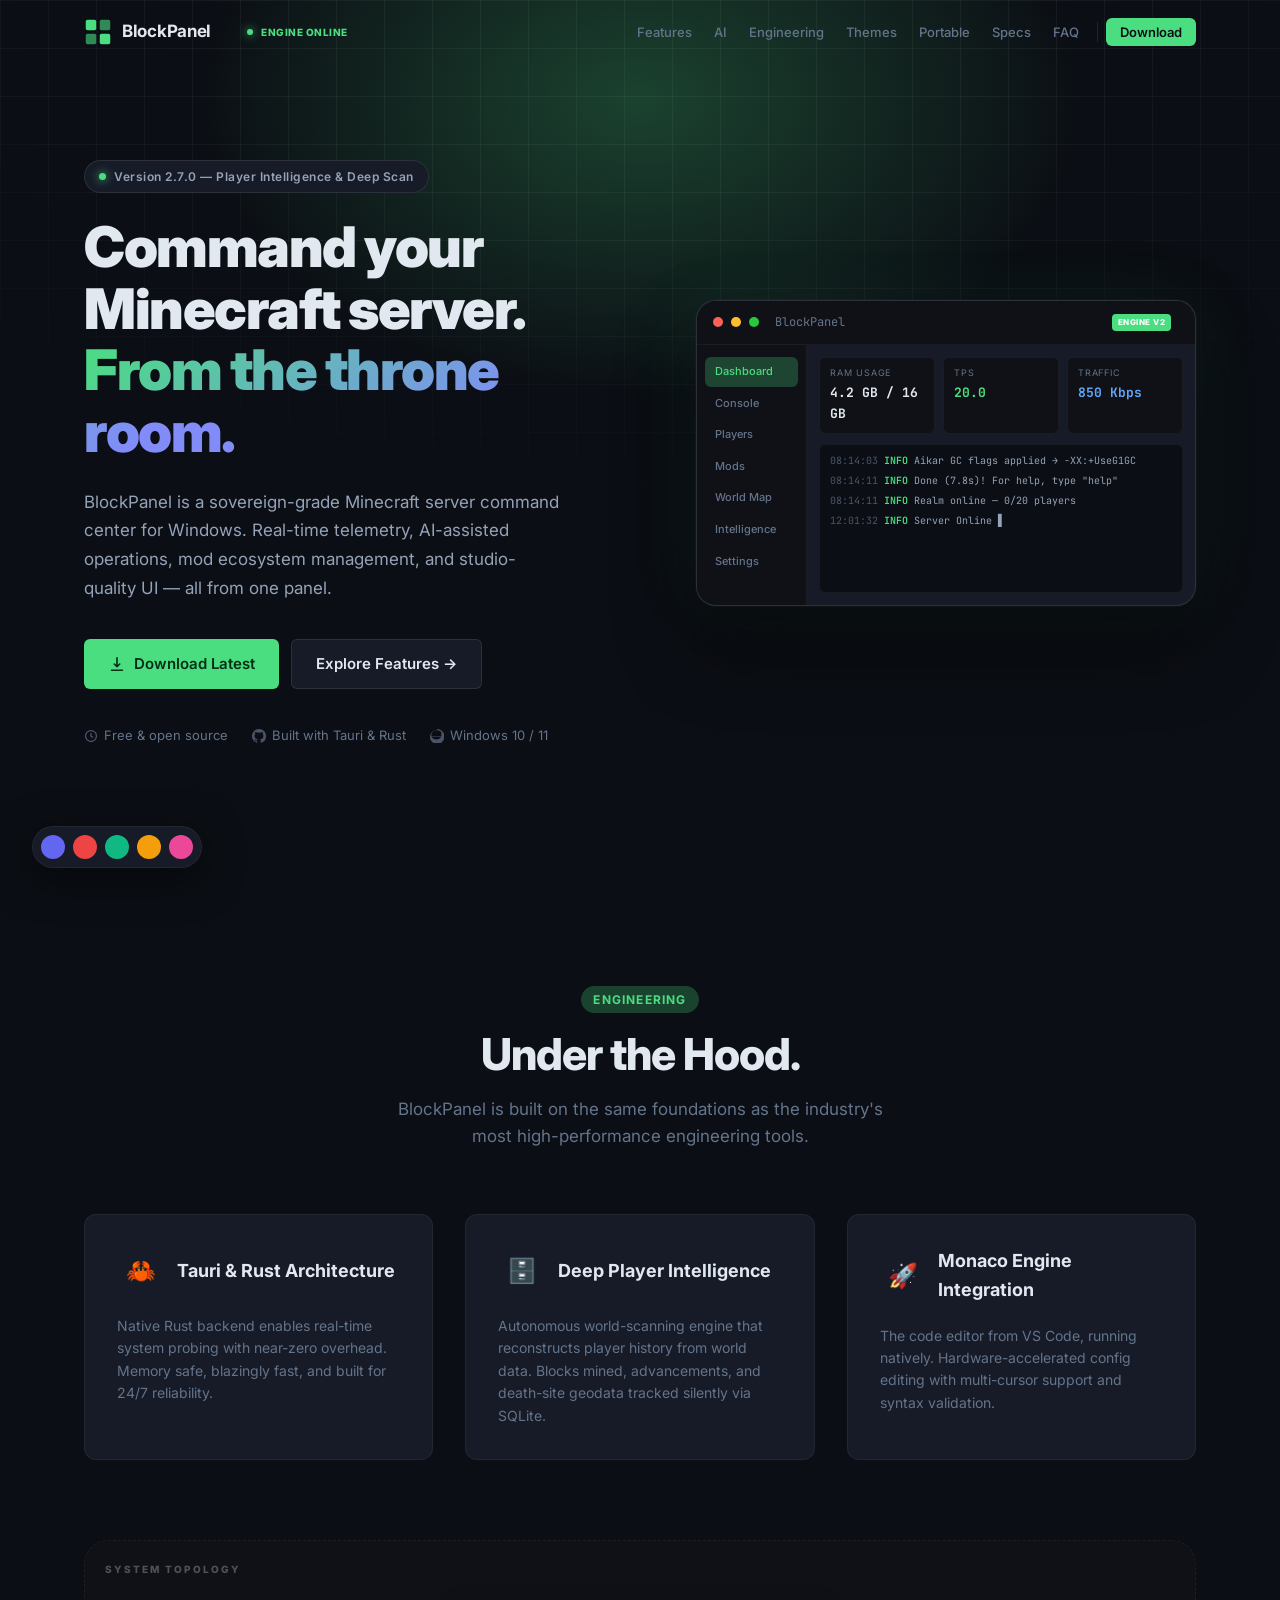
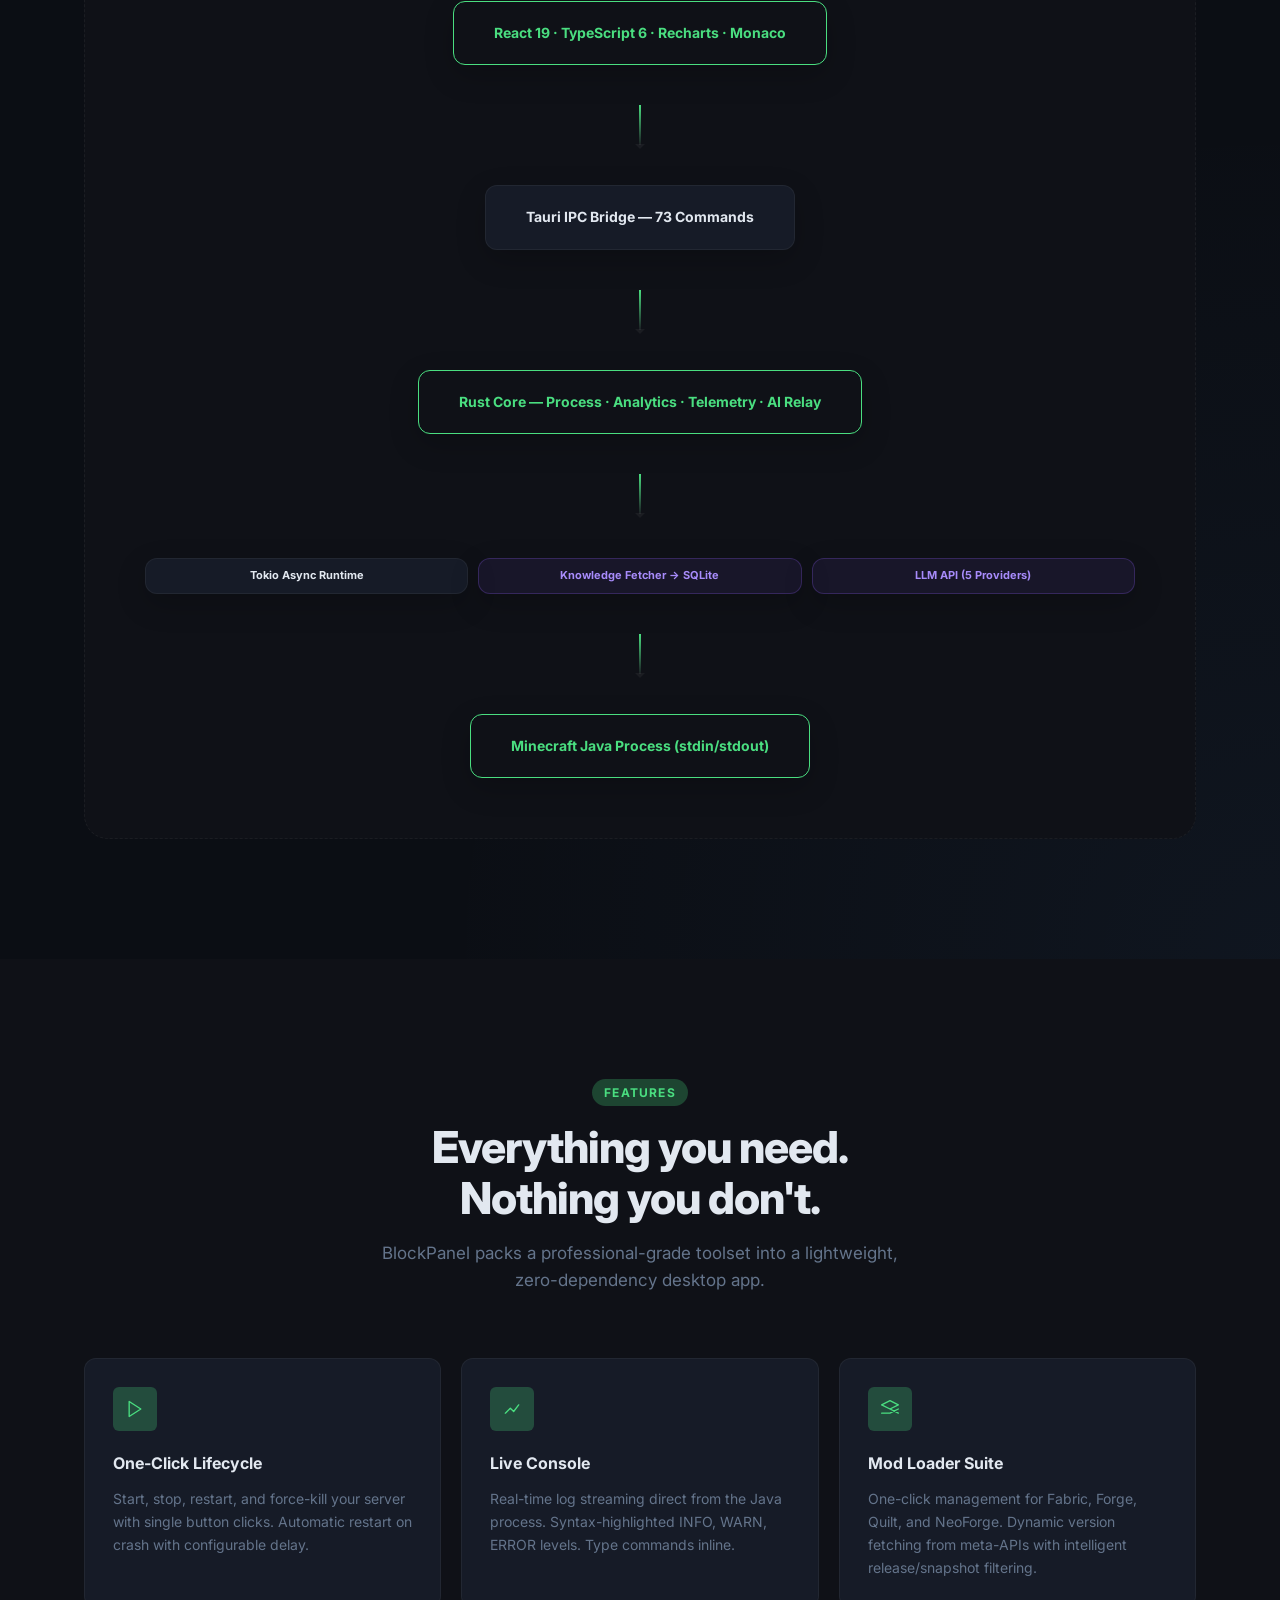
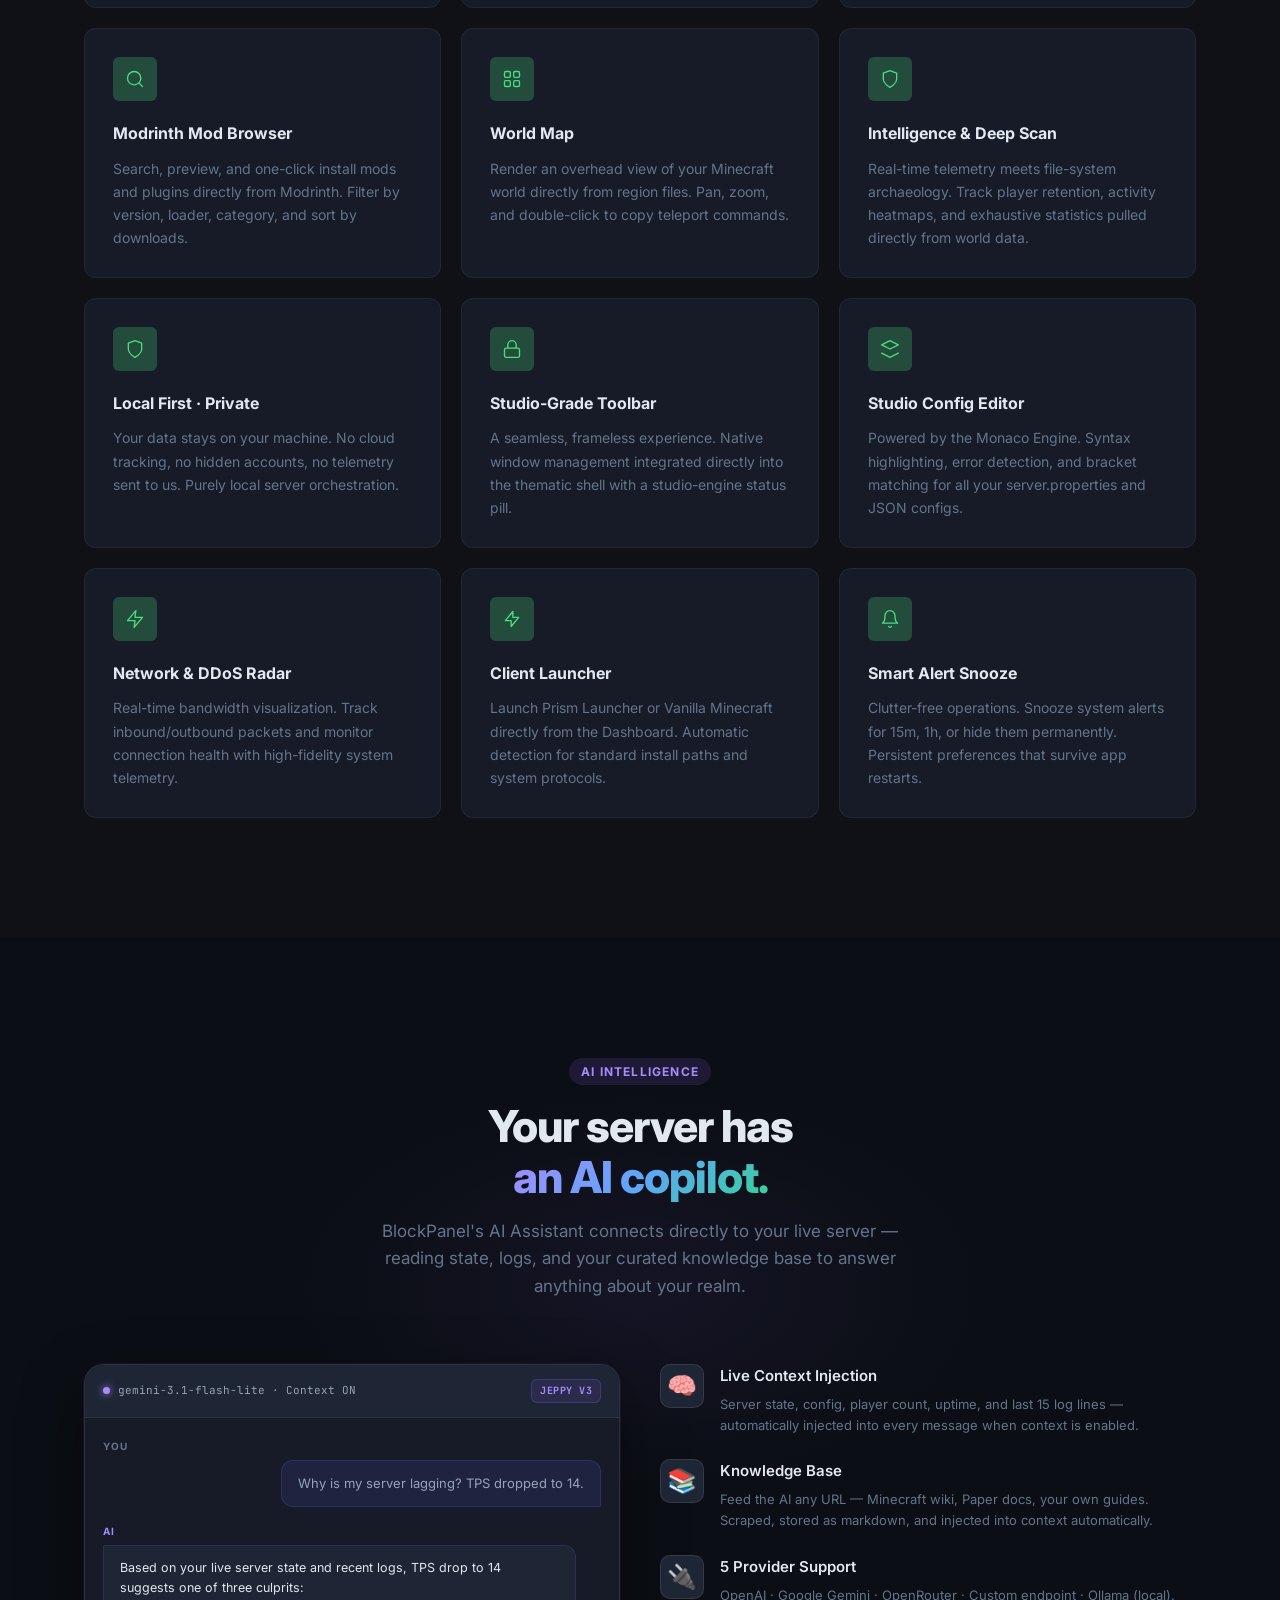
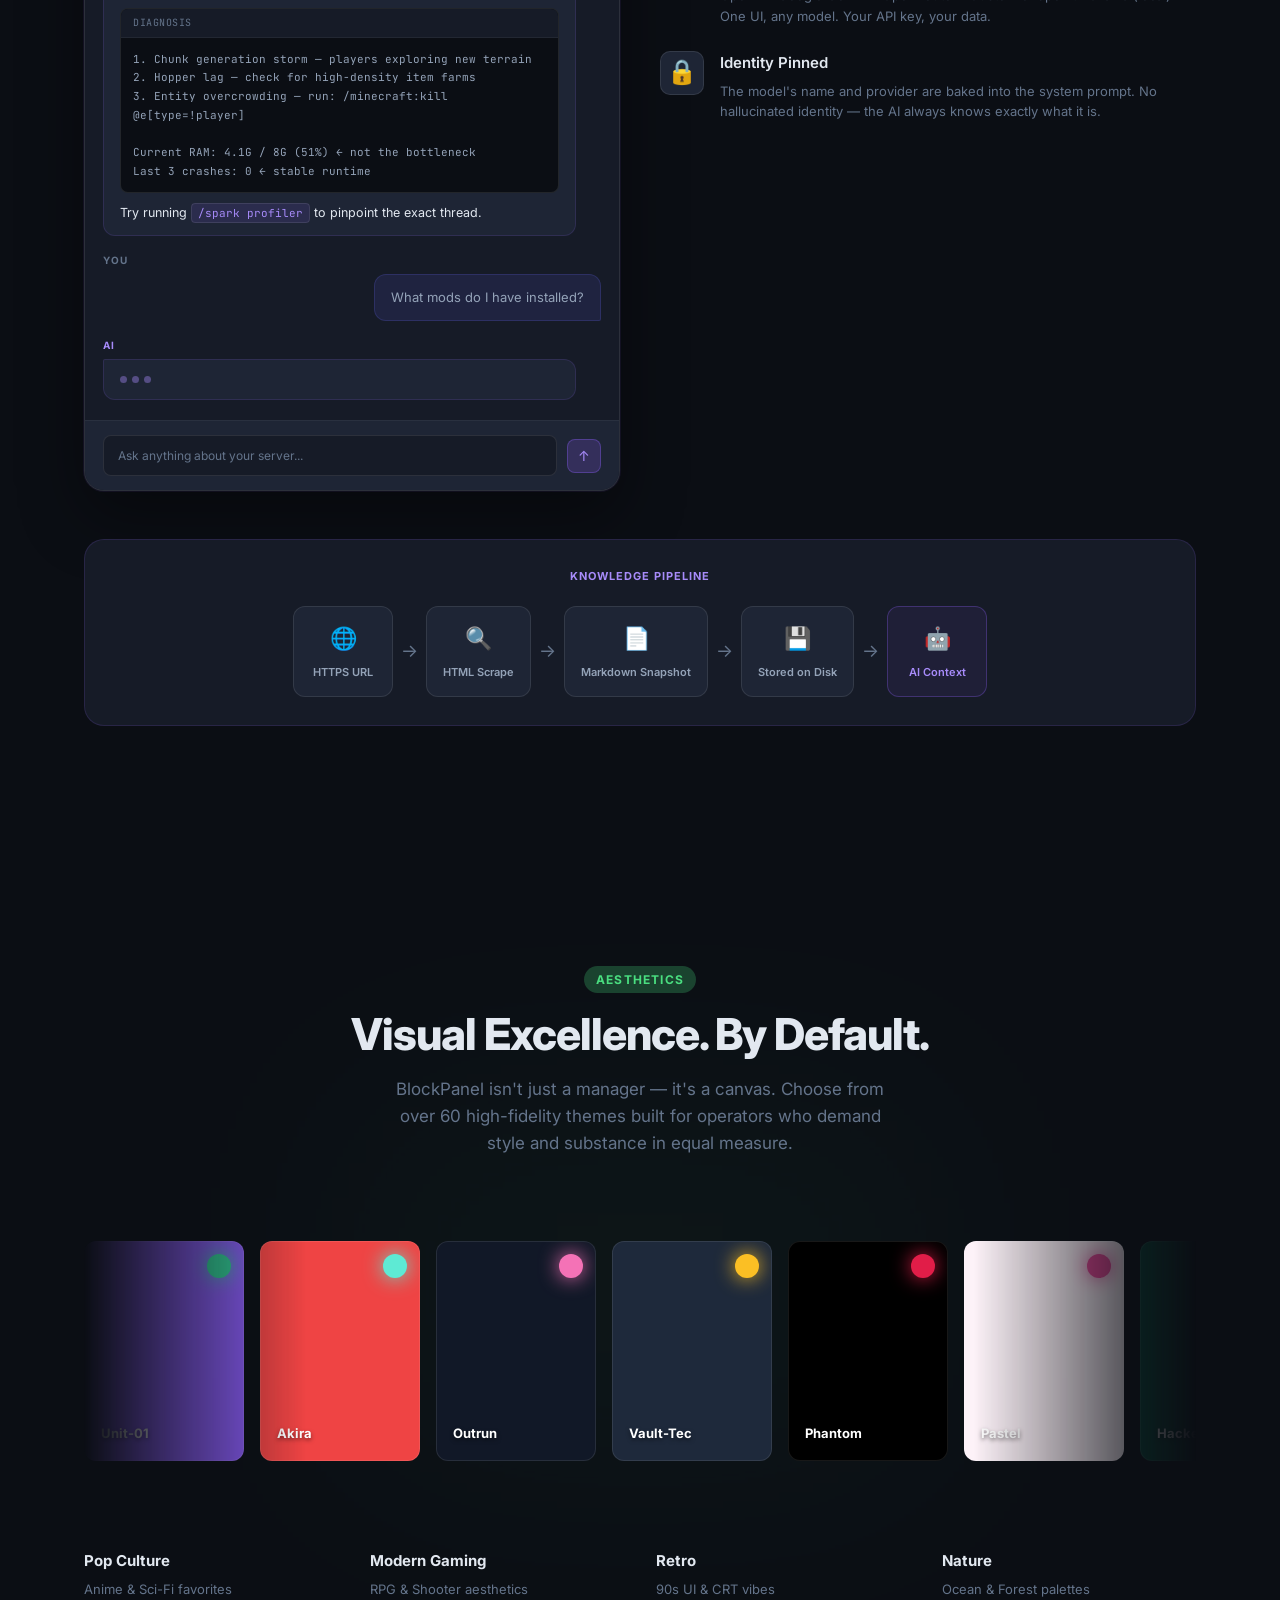
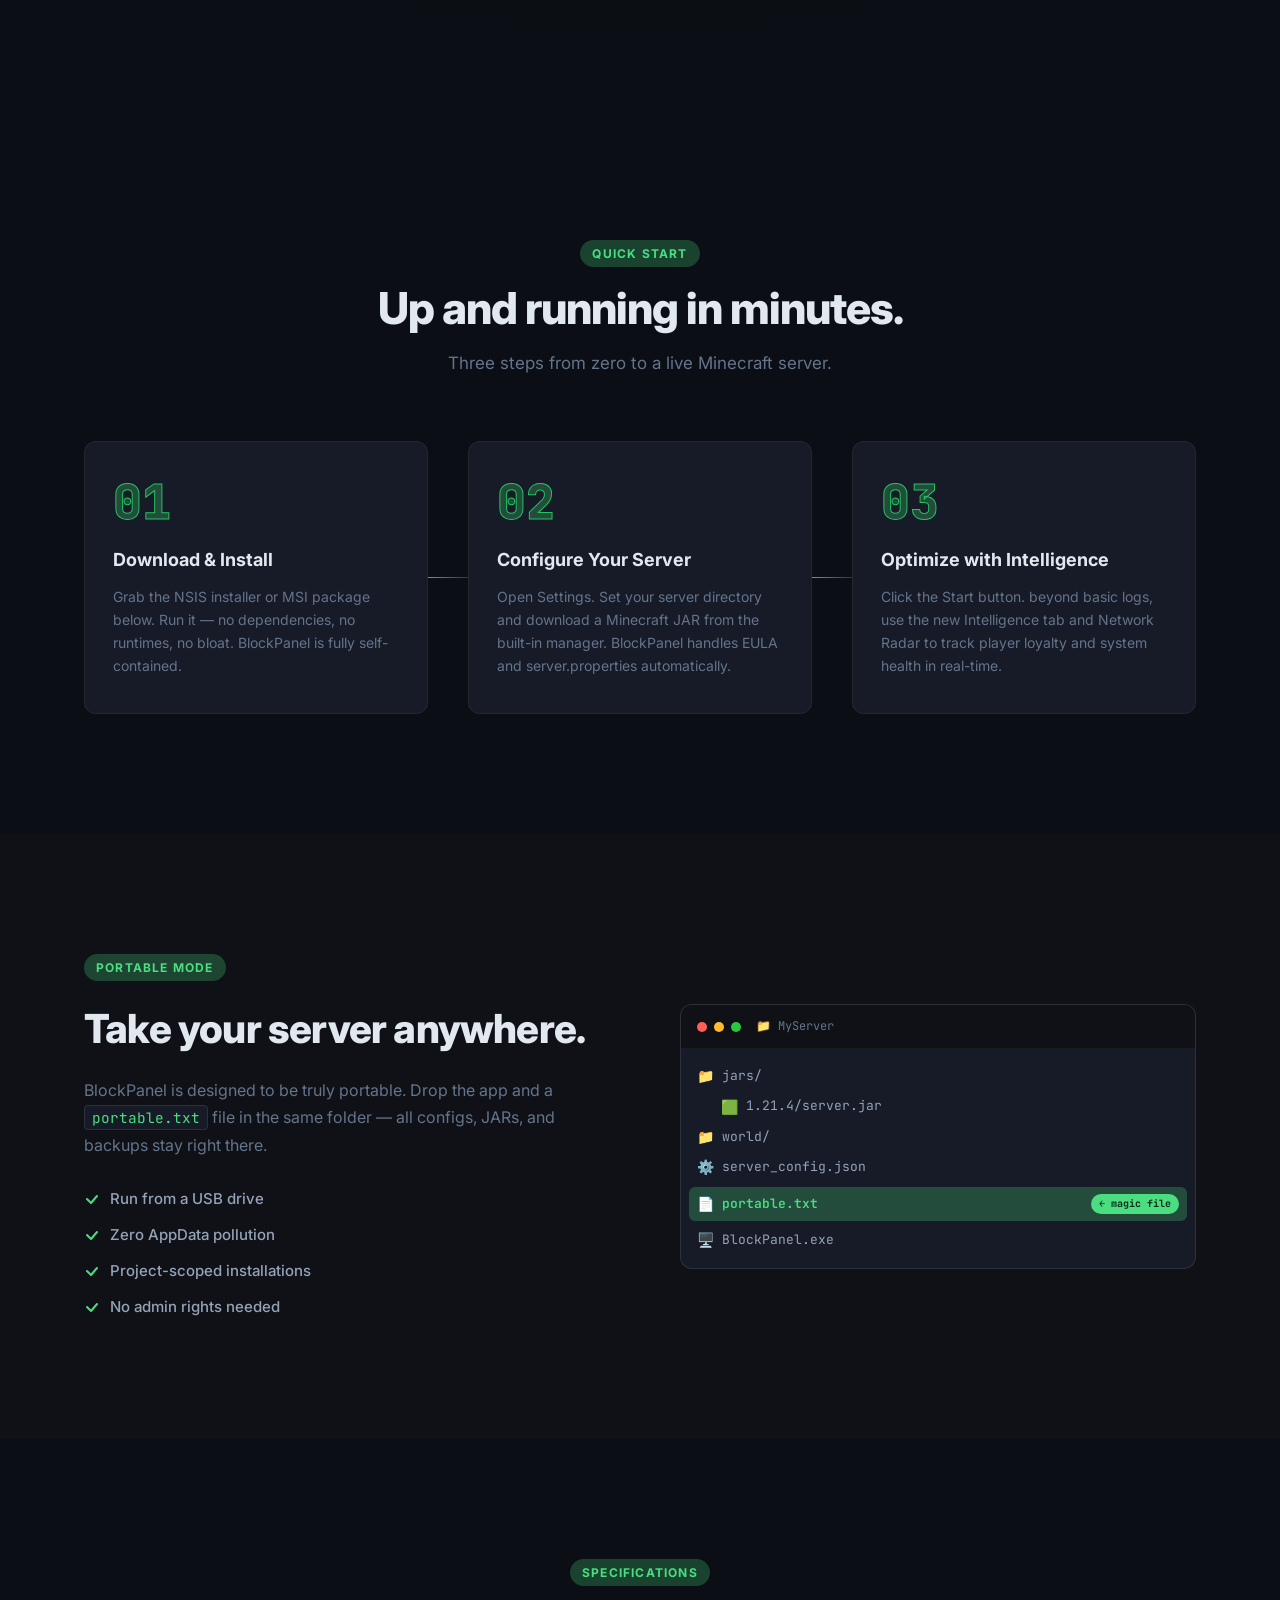
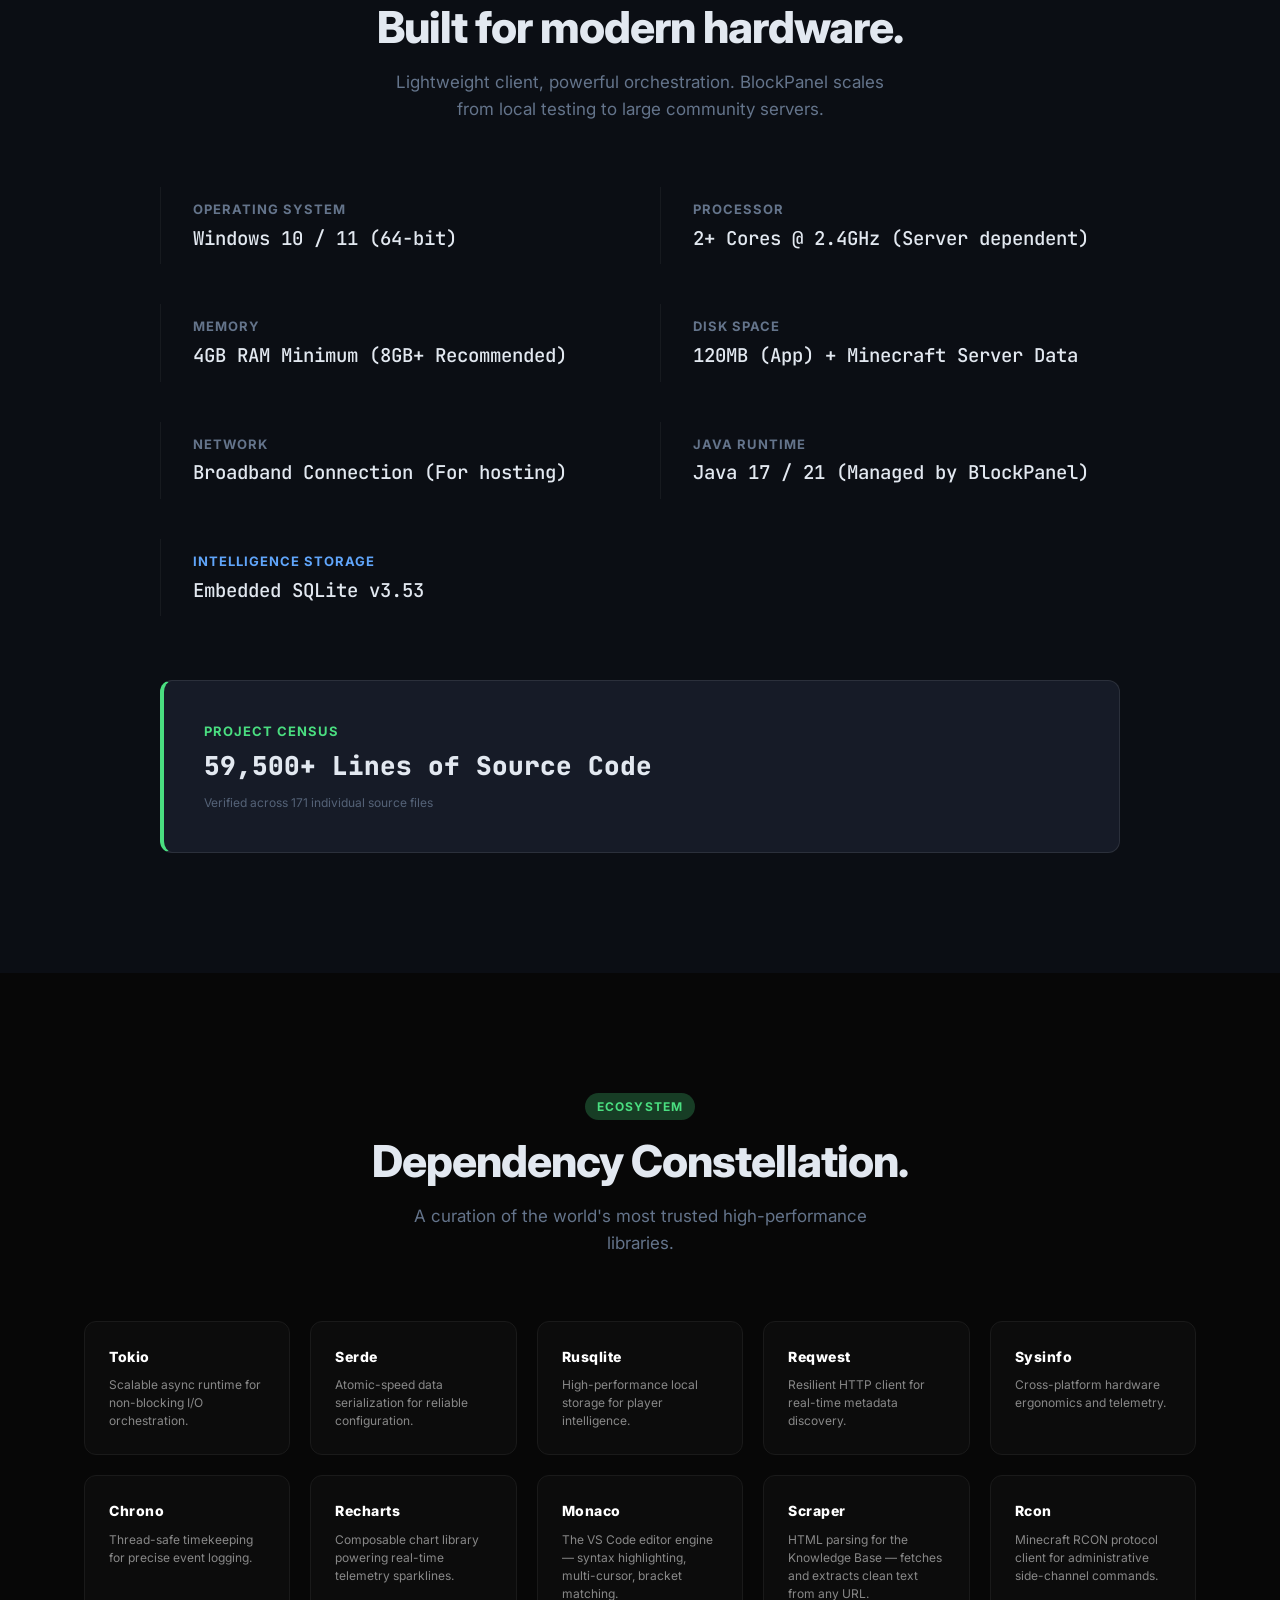
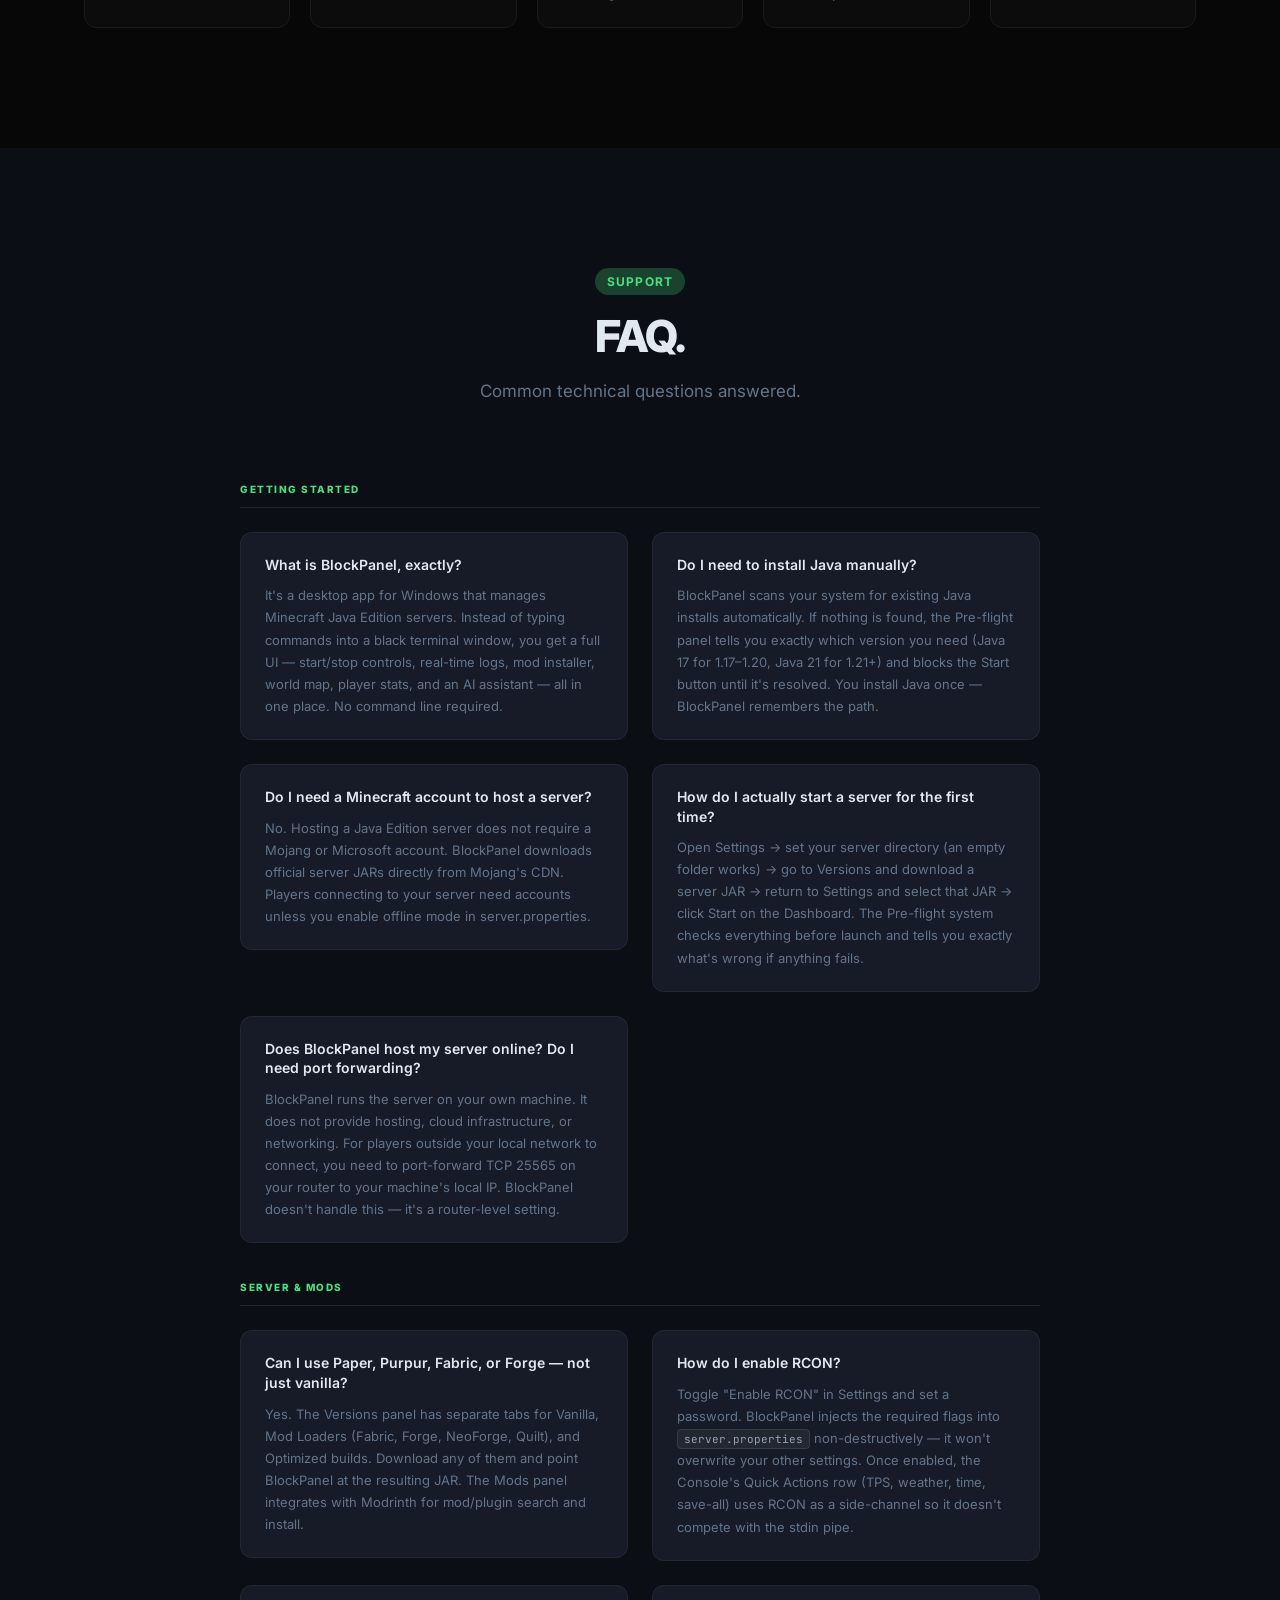
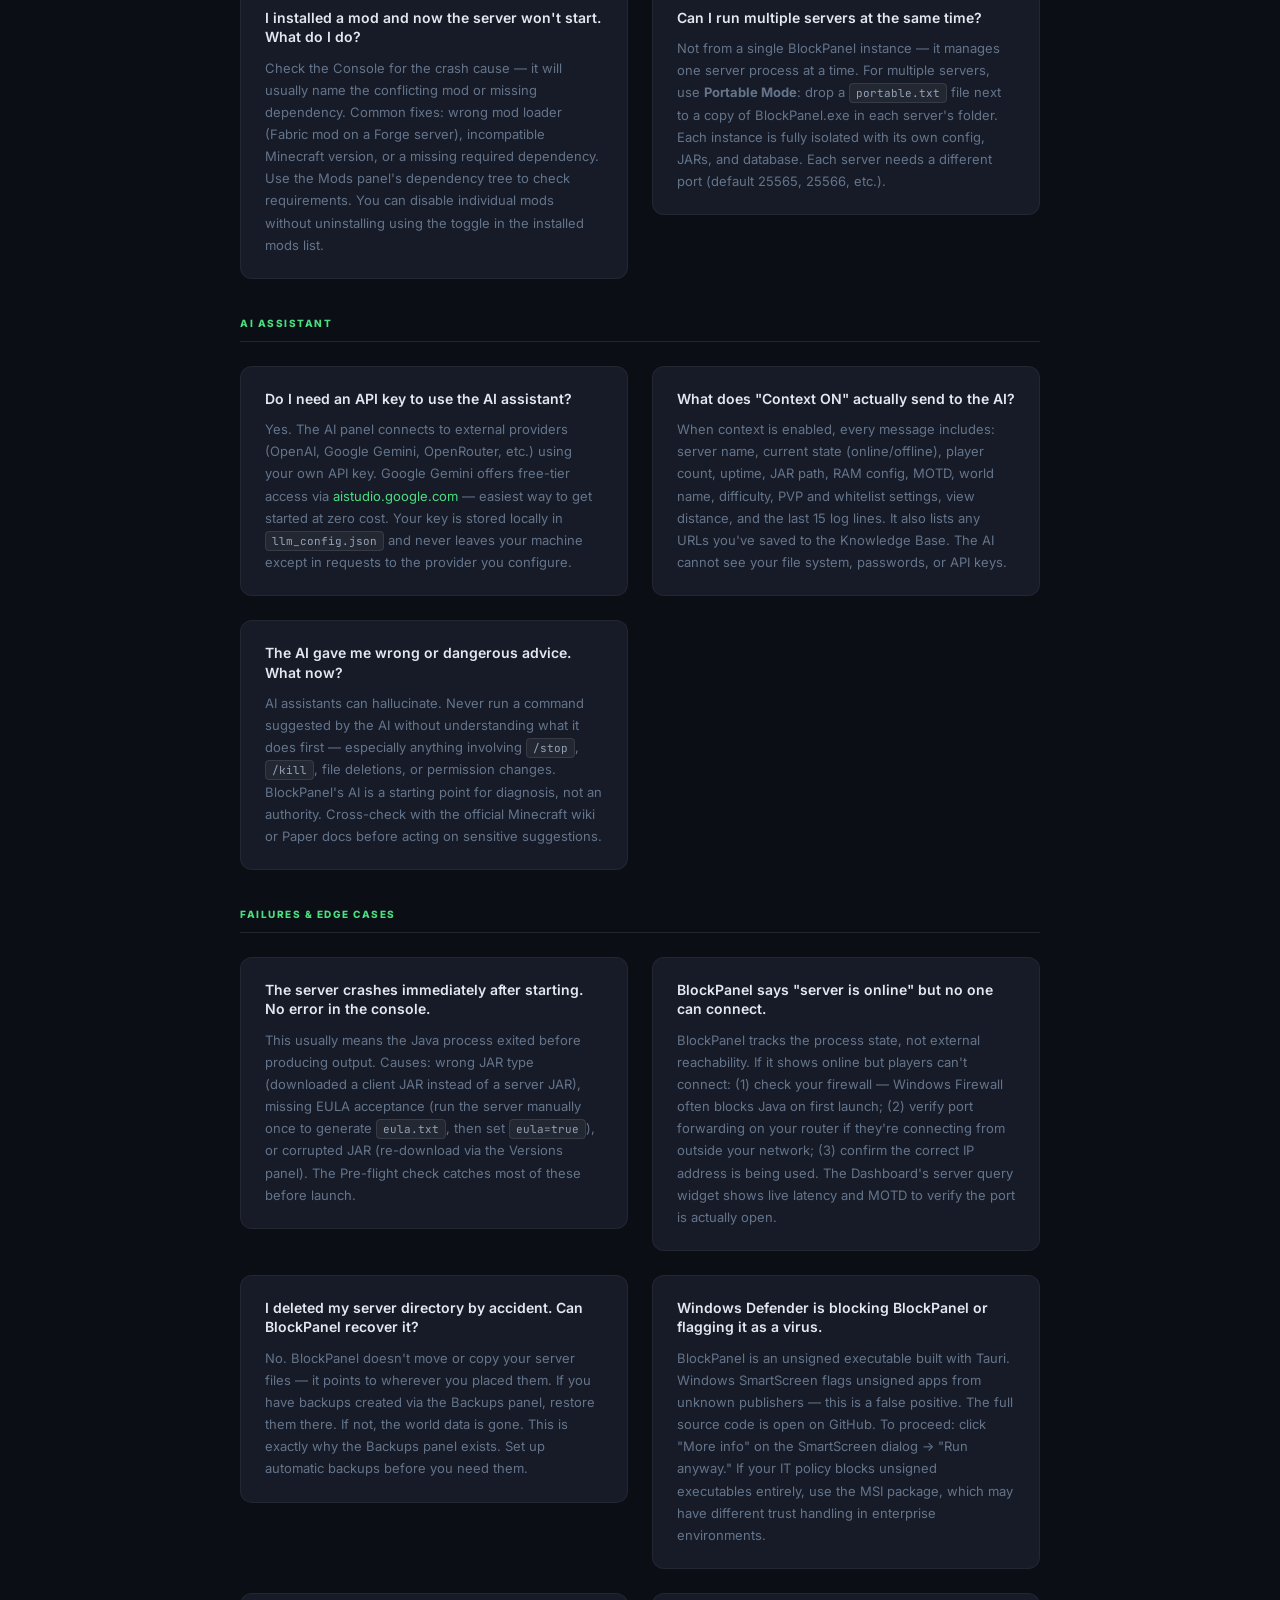
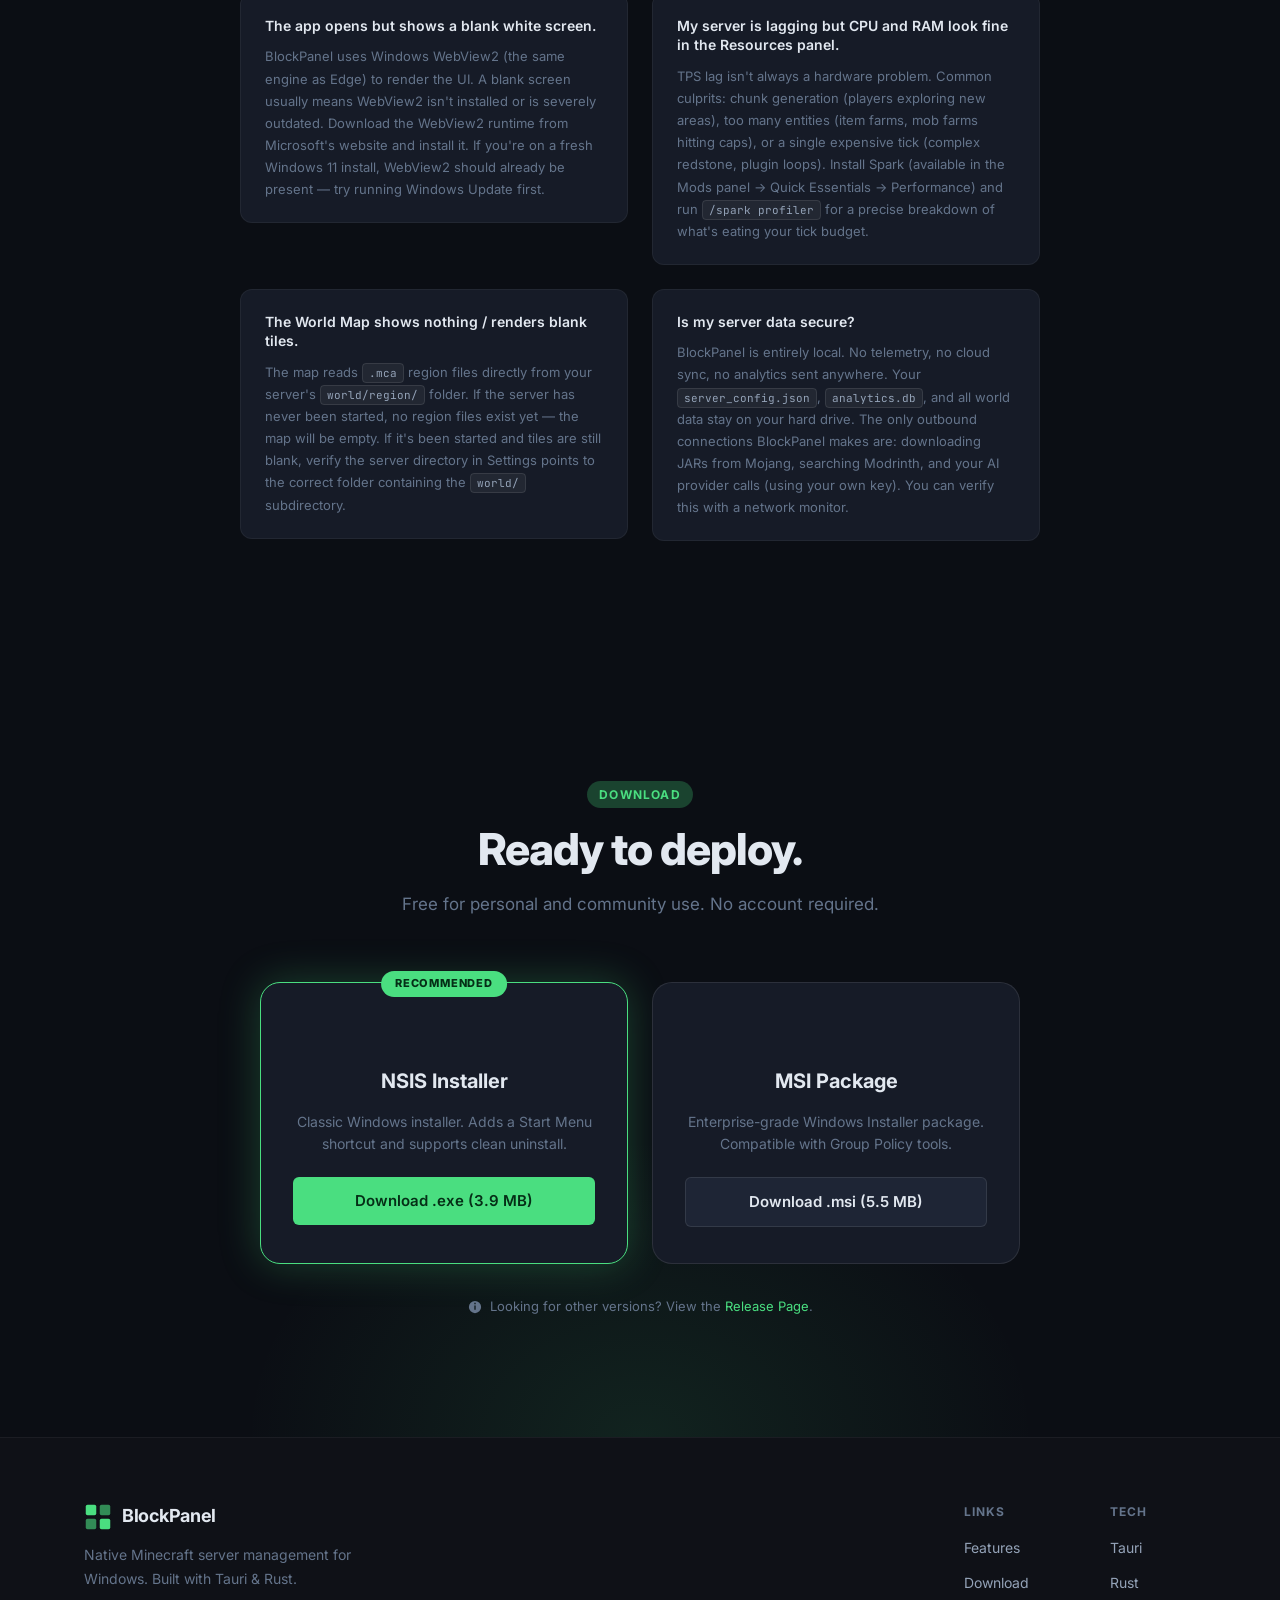
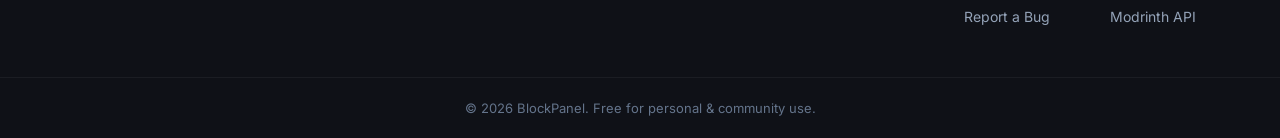
==== commit 09897b6a: "chore: update installer and portable build artifacts for version 0.1.0" ====
--- a/index.html
+++ b/index.html
@@ -68,7 +68,7 @@
       <div class="hero-text reveal">
         <div class="hero-badge">
           <span class="badge-dot" style="background: #4ade80; box-shadow: 0 0 10px #4ade80;"></span>
-          <span>Version 2.6.7 — Metadata & UX refinement</span>
+          <span>Version 2.7.0 — Player Intelligence & Deep Scan</span>
         </div>
         <h1>Command your Minecraft server.<br /><span class="gradient-text">From the throne room.</span></h1>
         <p class="hero-subtitle">BlockPanel is a sovereign-grade Minecraft server command center for Windows. Real-time telemetry, AI-assisted operations, mod ecosystem management, and studio-quality UI — all from one panel.</p>
@@ -169,9 +169,9 @@
         <div class="hood-item reveal reveal-delay-1">
           <div class="hood-header">
             <span class="hood-icon">🗄️</span>
-            <h4>Embedded SQLite v3.53</h4>
-          </div>
-          <p>Local intelligence stored in a high-performance relational database. Player events, activity heatmaps, retention curves — all instant, all yours.</p>
+            <h4>Deep Player Intelligence</h4>
+          </div>
+          <p>Autonomous world-scanning engine that reconstructs player history from world data. Blocks mined, advancements, and death-site geodata tracked silently via SQLite.</p>
         </div>
         <div class="hood-item reveal reveal-delay-2">
           <div class="hood-header">
@@ -248,8 +248,8 @@
           <div class="feature-icon">
             <svg viewBox="0 0 24 24" fill="none" aria-hidden="true"><path d="M12 22s8-4 8-10V5l-8-3-8 3v7c0 6 8 10 8 10z" stroke="currentColor" stroke-width="1.6" stroke-linejoin="round"/></svg>
           </div>
-          <h3>Intelligence & Heatmaps</h3>
-          <p>Real-time telemetry tracking player retention, activity heatmaps, and death/teleport locations via SQLite. Optimize your realm with data-driven insights.</p>
+          <h3>Intelligence & Deep Scan</h3>
+          <p>Real-time telemetry meets file-system archaeology. Track player retention, activity heatmaps, and exhaustive statistics pulled directly from world data.</p>
         </div>
         <div class="feature-card reveal reveal-delay-2">
           <div class="feature-icon">
@@ -586,8 +586,8 @@
         </div>
         <div class="spec-item spec-census">
           <div class="spec-label">Project Census</div>
-          <div class="spec-value">57,600+ Lines of Source Code</div>
-          <div class="spec-note">Verified across 163 individual source files</div>
+          <div class="spec-value">59,500+ Lines of Source Code</div>
+          <div class="spec-note">Verified across 171 individual source files</div>
         </div>
       </div>
     </div>
@@ -747,8 +747,8 @@
           </div>
           <h3>NSIS Installer</h3>
           <p>Classic Windows installer. Adds a Start Menu shortcut and supports clean uninstall.</p>
-          <a href="https://github.com/Otterdays/Block-Panel-V2-Public/releases/download/MainChannel/BlockPanelV2_2.6.7_x64-setup.exe" class="btn btn-primary" id="nsis-dl" target="_blank" rel="noopener">
-            Download .exe (3.8 MB)
+          <a href="https://github.com/Otterdays/Block-Panel-V2-Public/releases/download/MainChannel/BlockPanelV2_2.7.0_x64-setup.exe" class="btn btn-primary" id="nsis-dl" target="_blank" rel="noopener">
+            Download .exe (3.9 MB)
           </a>
         </div>
         <div class="download-card reveal reveal-delay-1">
@@ -757,8 +757,8 @@
           </div>
           <h3>MSI Package</h3>
           <p>Enterprise-grade Windows Installer package. Compatible with Group Policy tools.</p>
-          <a href="https://github.com/Otterdays/Block-Panel-V2-Public/releases/download/MainChannel/BlockPanelV2_2.6.7_x64_en-US.msi" class="btn btn-secondary" id="msi-dl" target="_blank" rel="noopener">
-            Download .msi (5.4 MB)
+          <a href="https://github.com/Otterdays/Block-Panel-V2-Public/releases/download/MainChannel/BlockPanelV2_2.7.0_x64_en-US.msi" class="btn btn-secondary" id="msi-dl" target="_blank" rel="noopener">
+            Download .msi (5.5 MB)
           </a>
         </div>
       </div>
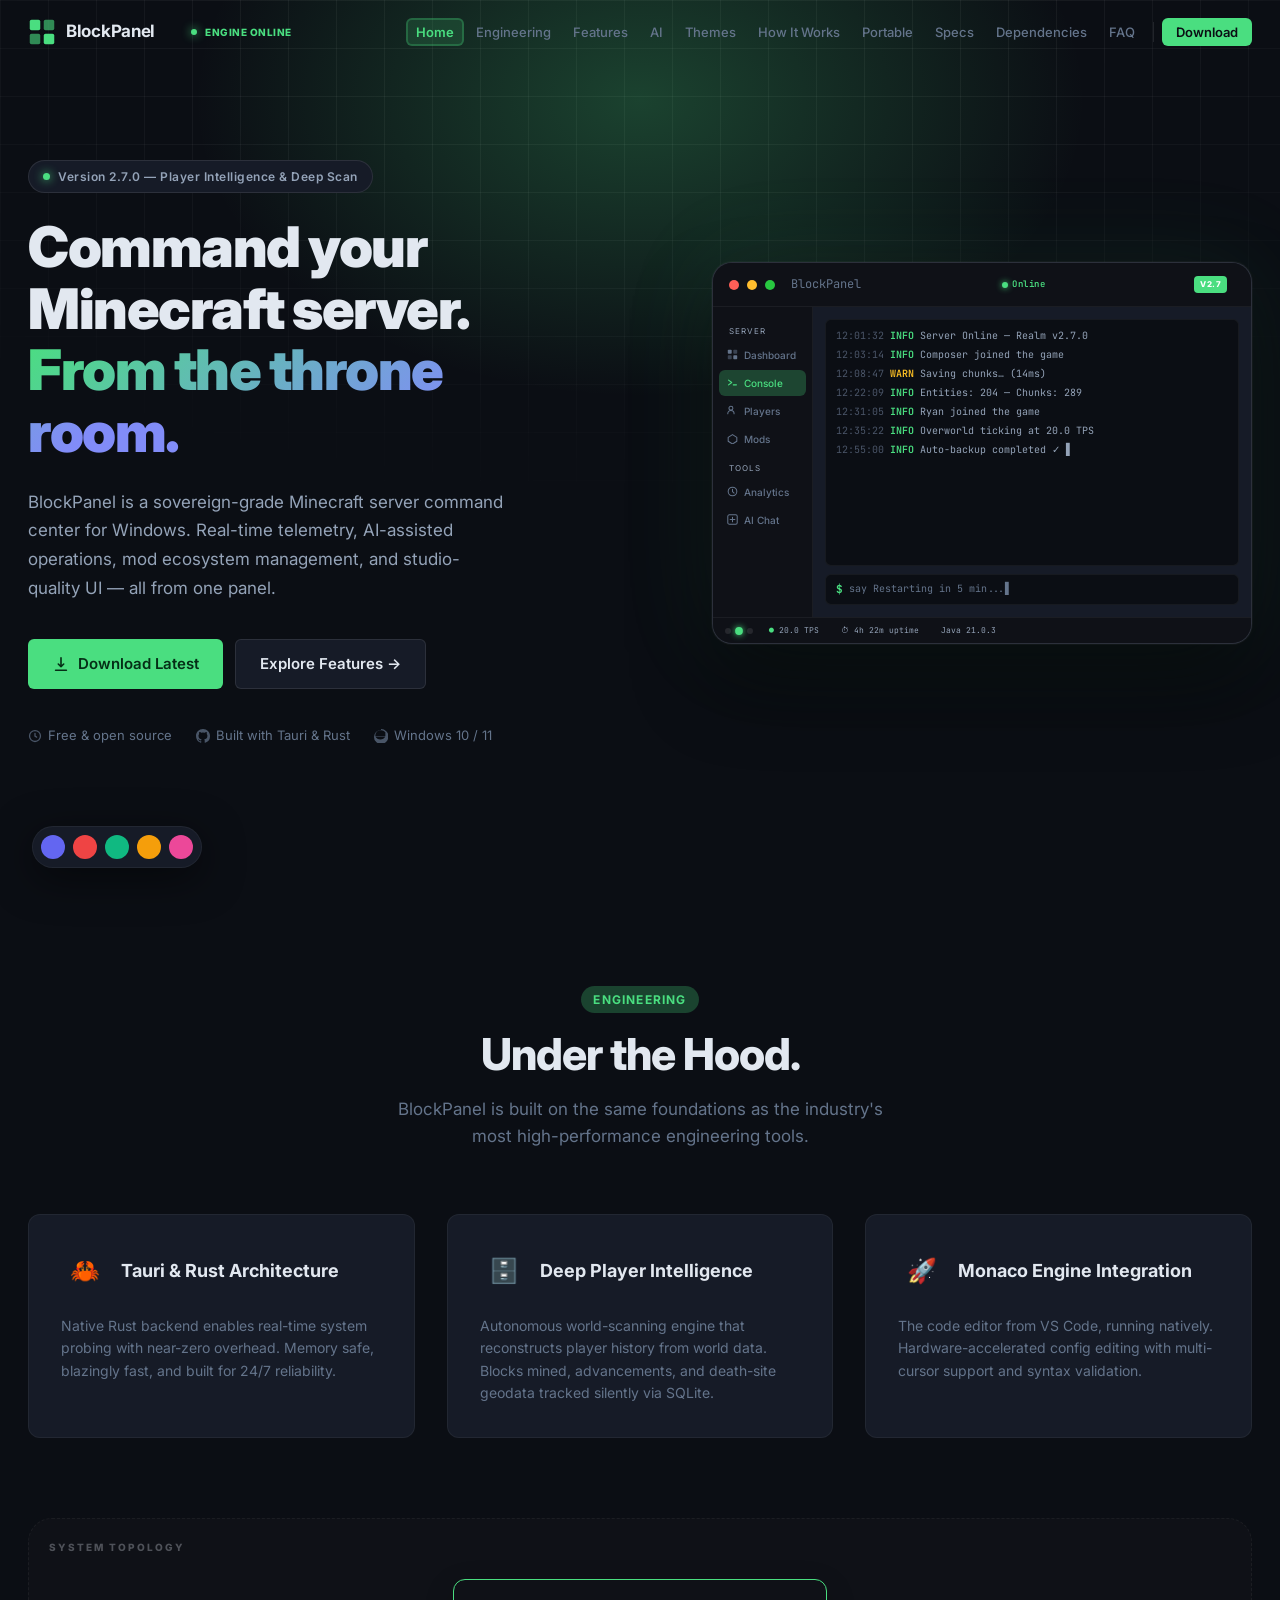
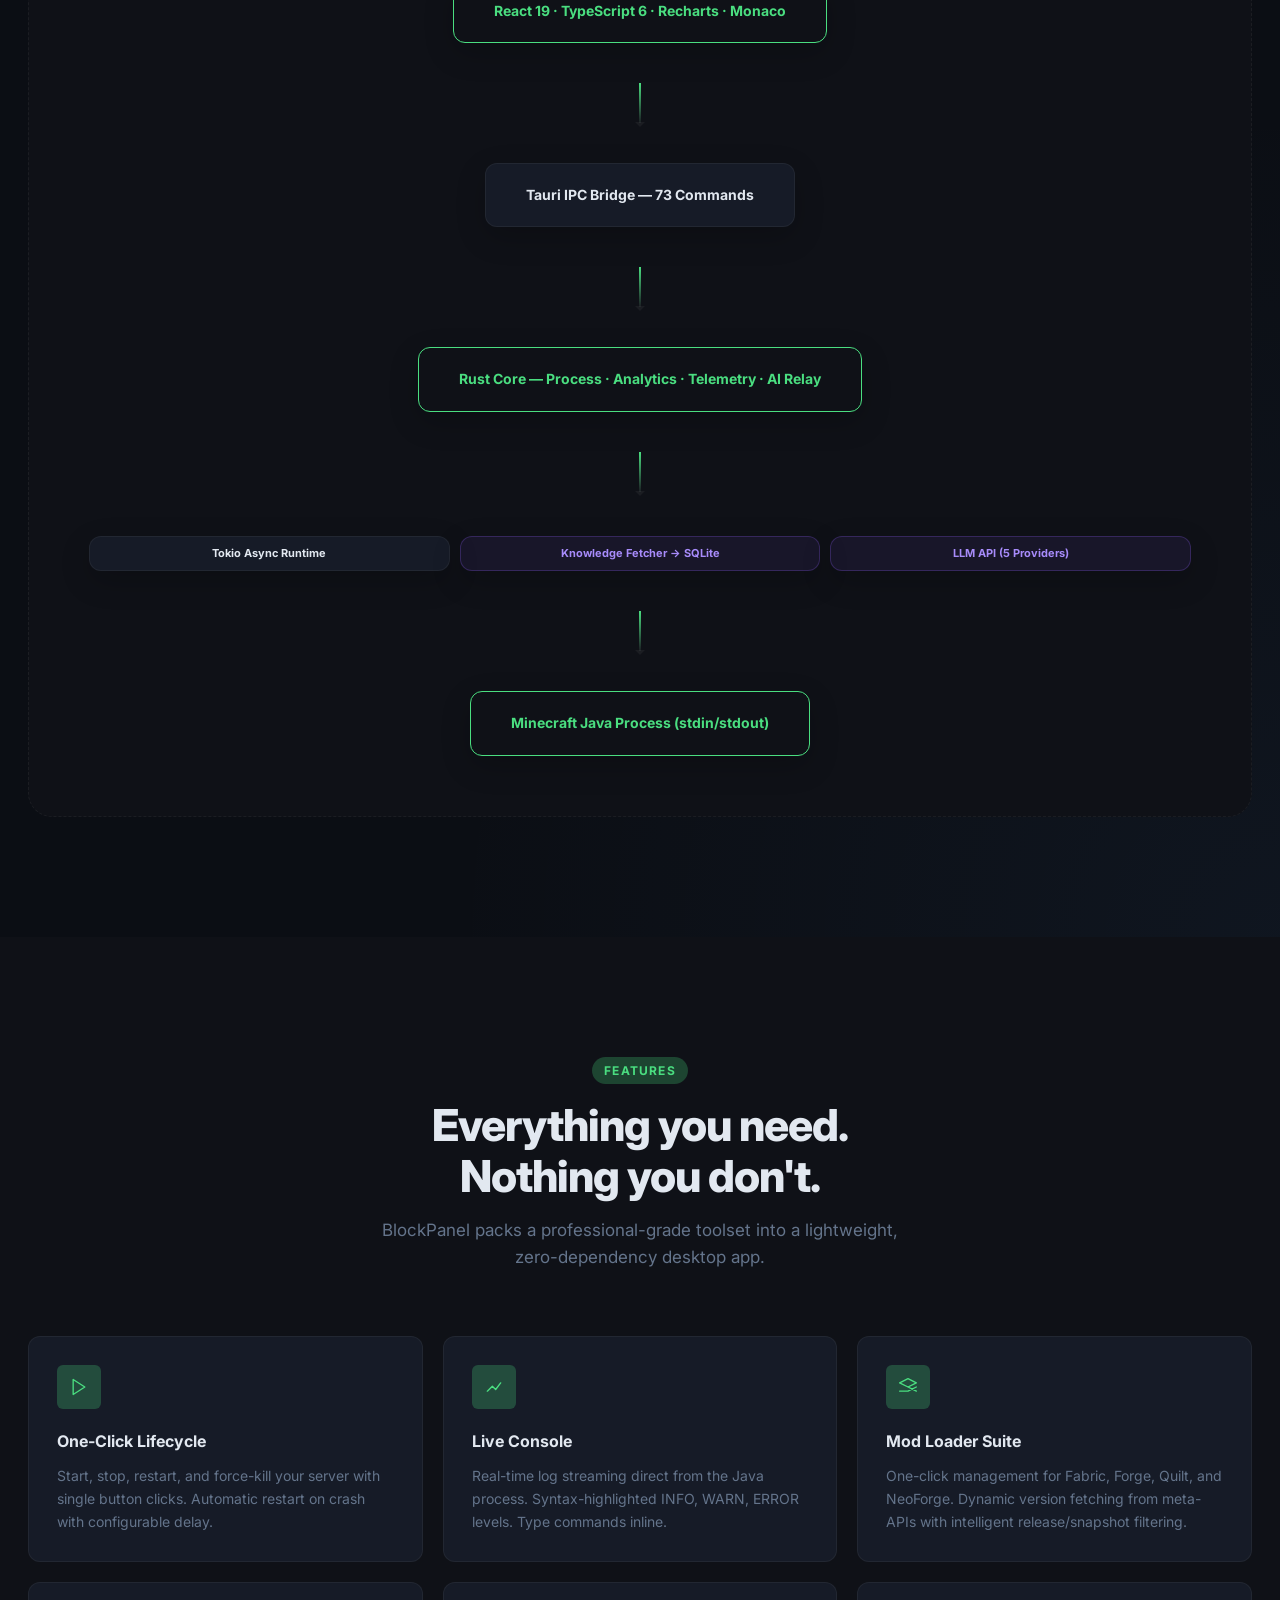
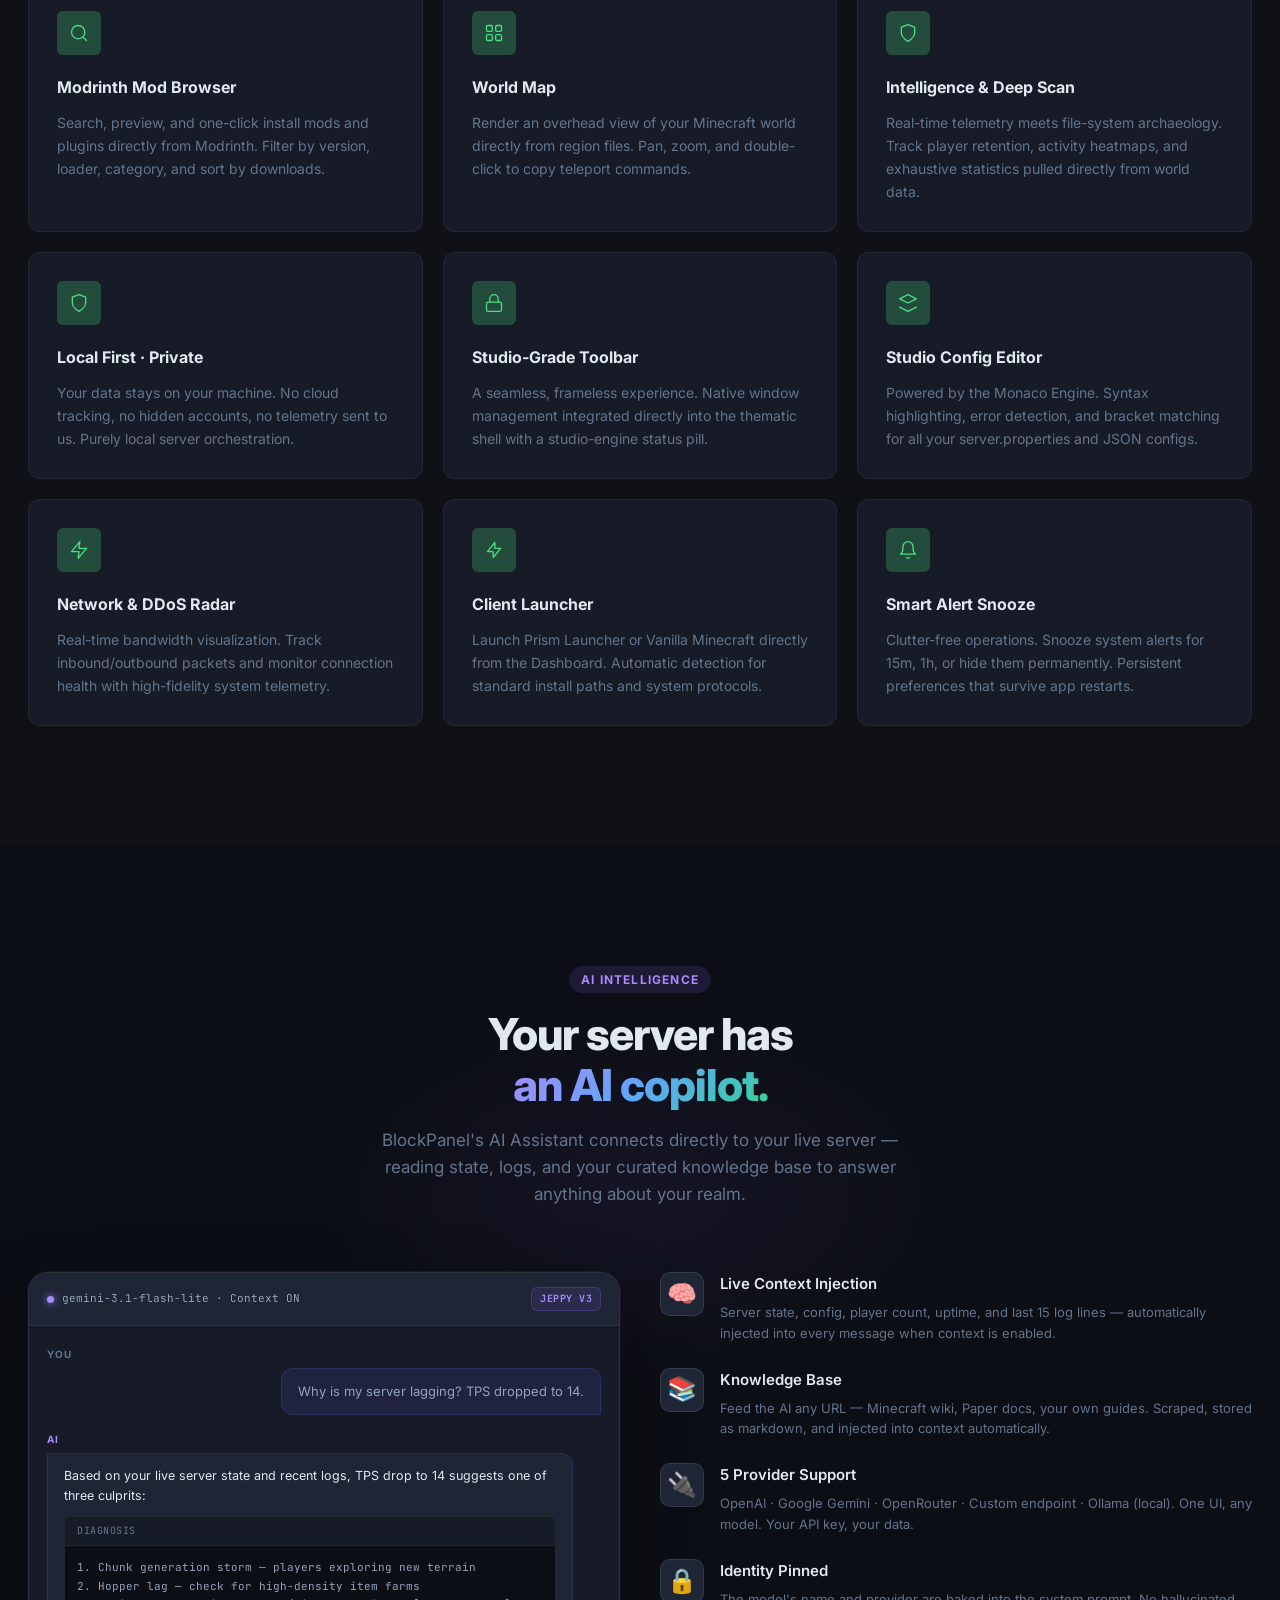
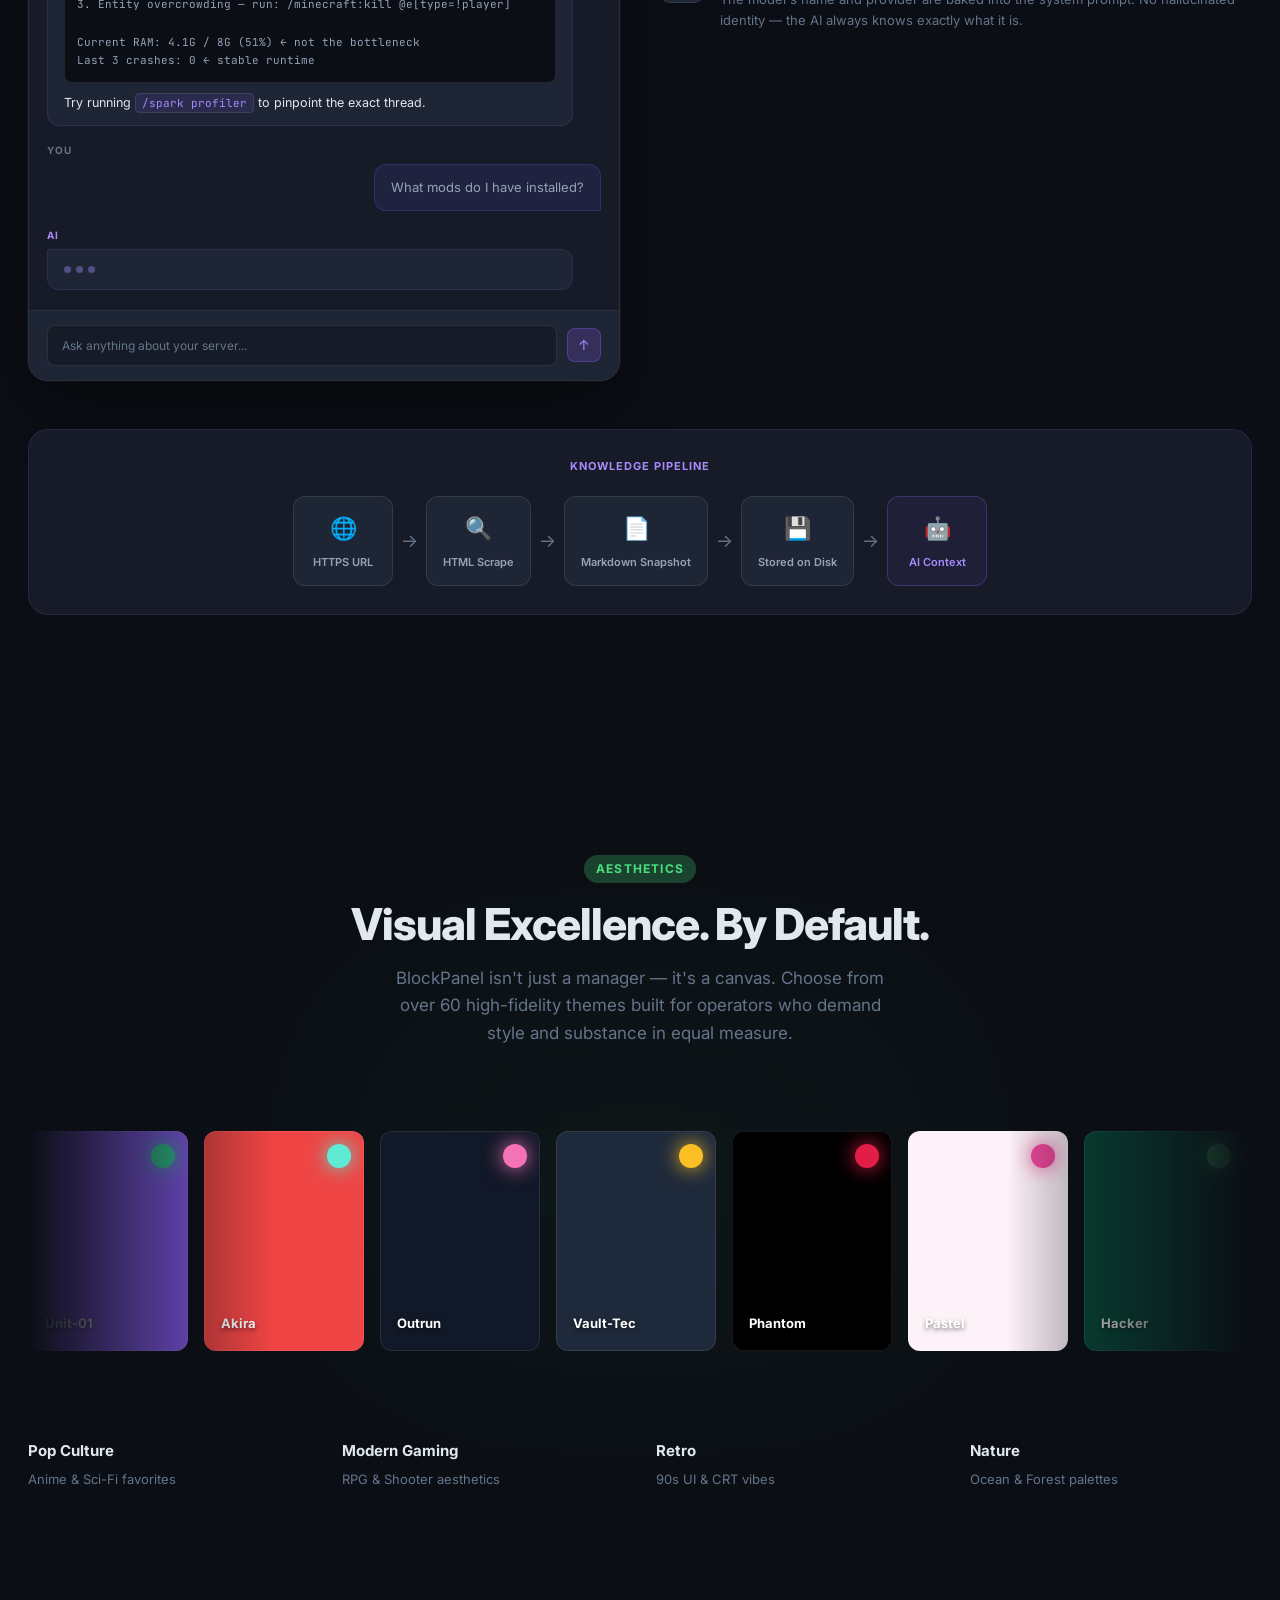
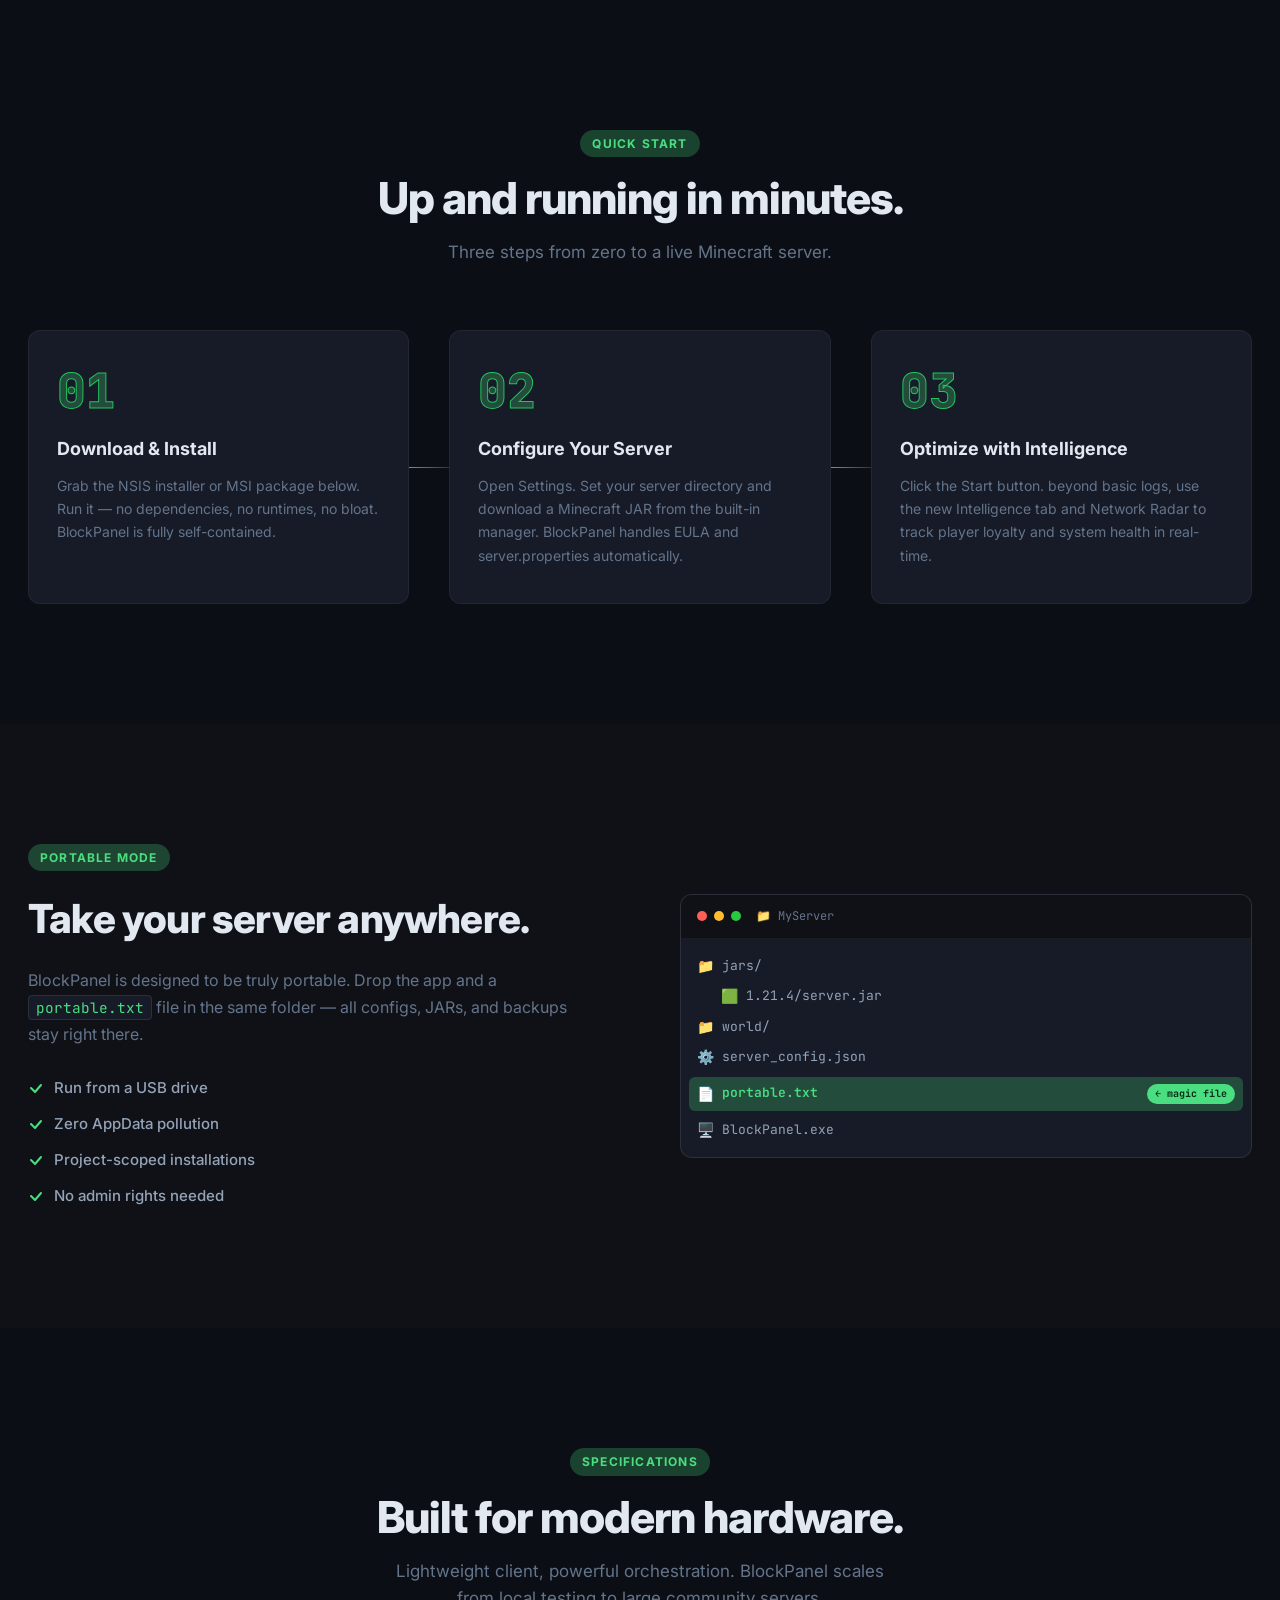
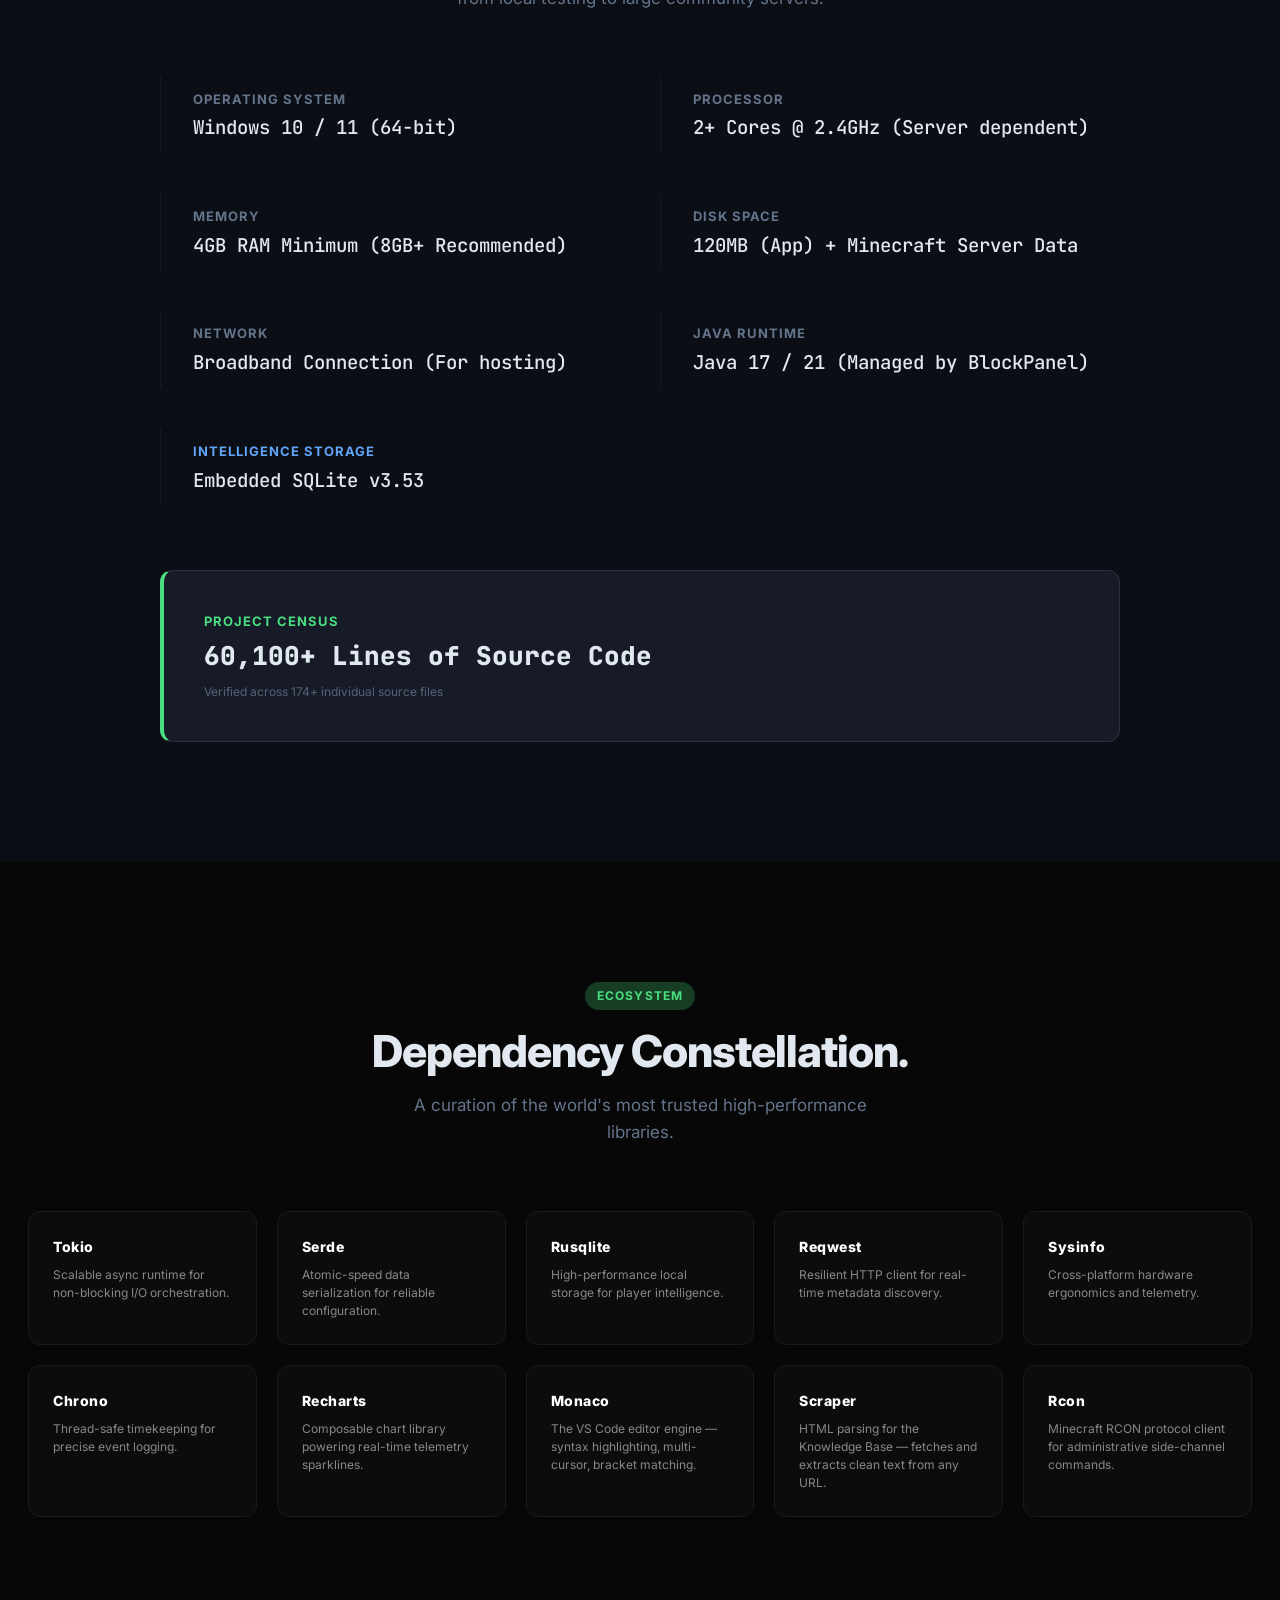
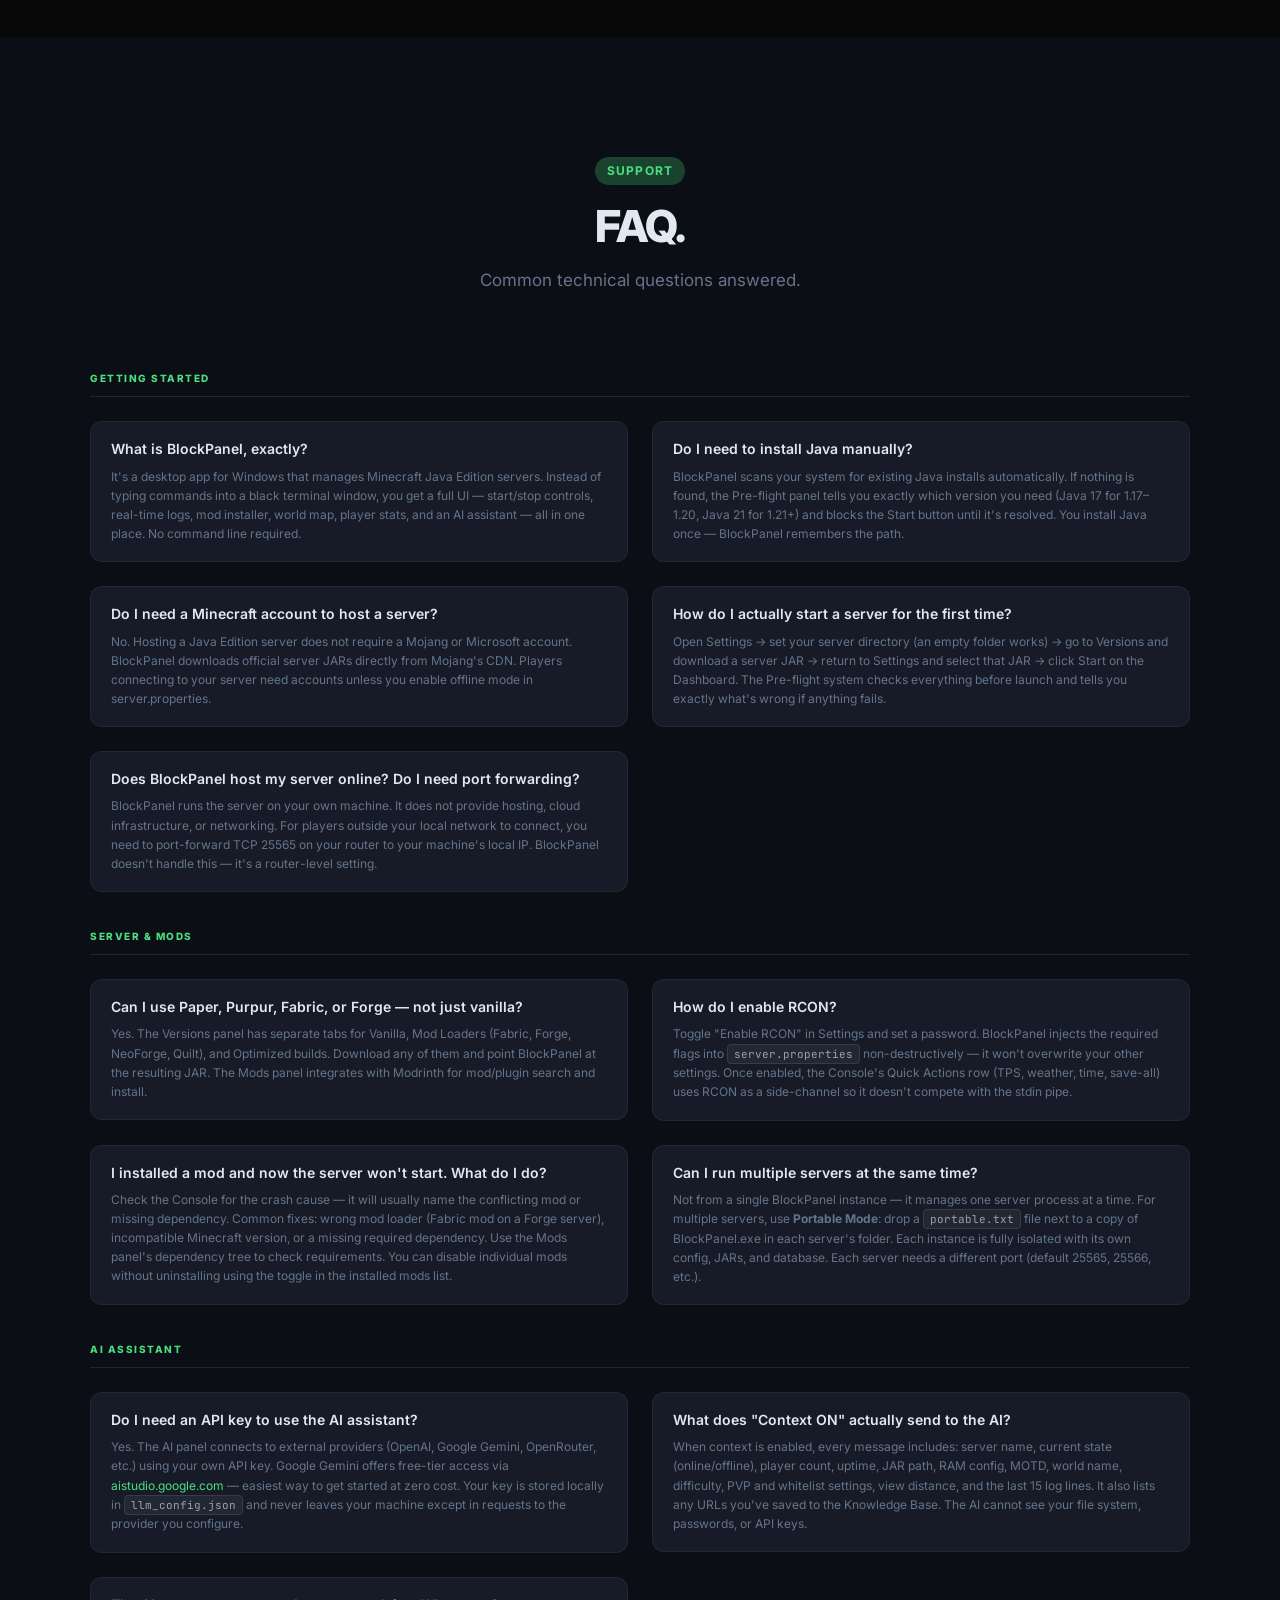
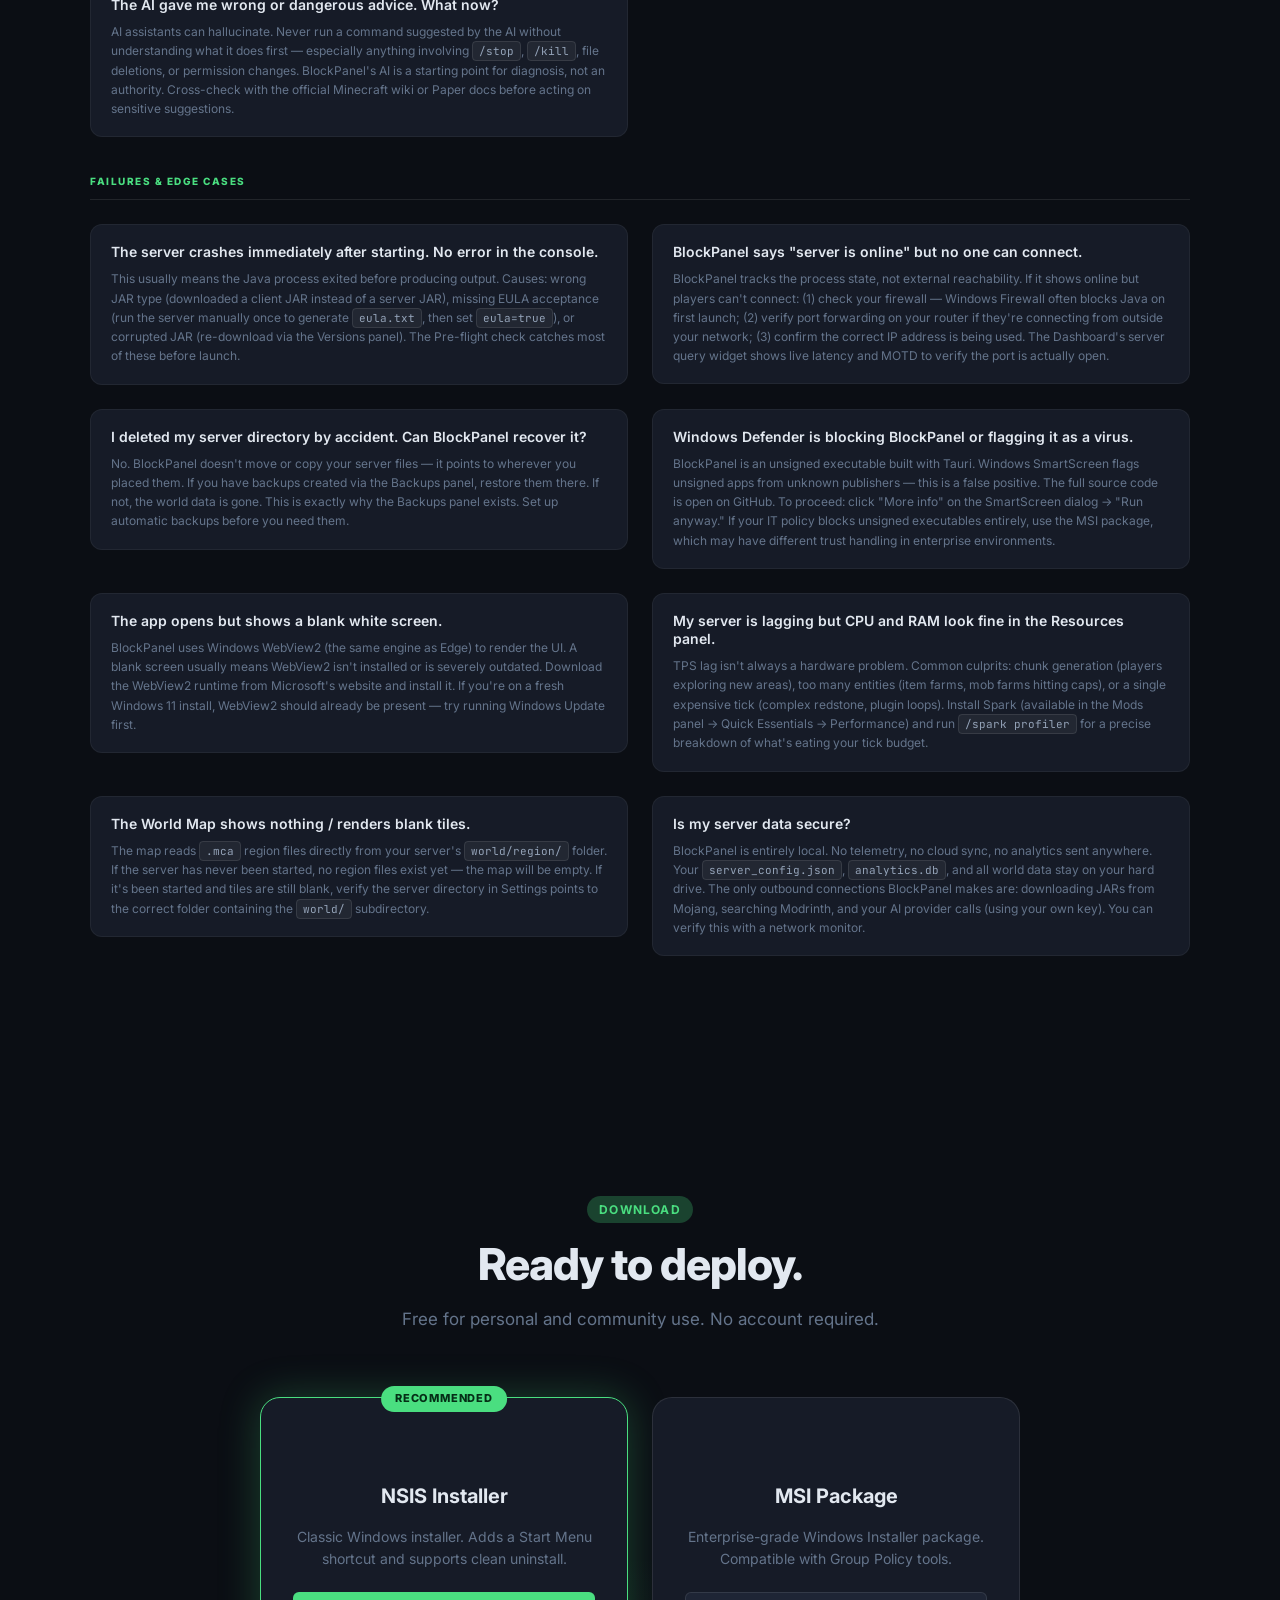
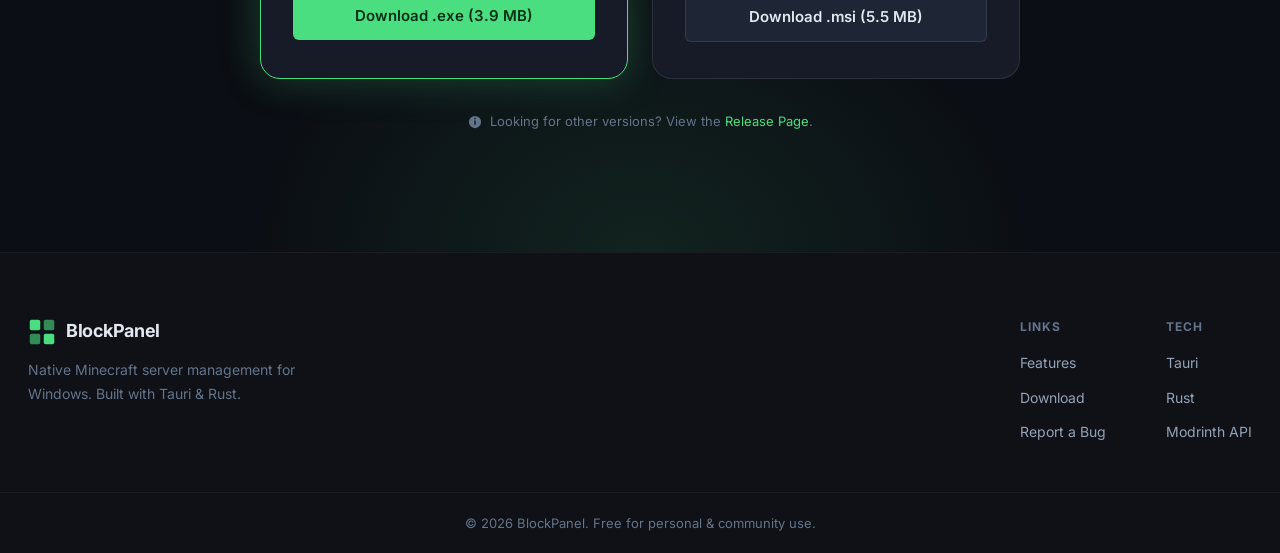
==== commit 94d70651: "feat: enhance UI components with expanded layout, refined animations, and updated mockup dashboard d" ====
--- a/index.html
+++ b/index.html
@@ -1,18 +1,23 @@
 <!DOCTYPE html>
 <html lang="en">
+
 <head>
   <meta charset="UTF-8" />
   <meta name="viewport" content="width=device-width, initial-scale=1.0" />
   <title>BlockPanel — Minecraft Server Manager for Windows</title>
-  <meta name="description" content="BlockPanel is a native, standalone Minecraft server manager for Windows. Start, stop, manage mods, and monitor your server — no terminal required." />
+  <meta name="description"
+    content="BlockPanel is a native, standalone Minecraft server manager for Windows. Start, stop, manage mods, and monitor your server — no terminal required." />
   <meta property="og:title" content="BlockPanel — Minecraft Server Manager" />
   <meta property="og:description" content="Native, lightweight Minecraft server control. No command line required." />
   <meta property="og:type" content="website" />
   <link rel="preconnect" href="https://fonts.googleapis.com" />
   <link rel="preconnect" href="https://fonts.gstatic.com" crossorigin />
-  <link href="https://fonts.googleapis.com/css2?family=Inter:wght@300;400;500;600;700;800;900&family=JetBrains+Mono:wght@400;500&display=swap" rel="stylesheet" />
+  <link
+    href="https://fonts.googleapis.com/css2?family=Inter:wght@300;400;500;600;700;800;900&family=JetBrains+Mono:wght@400;500&display=swap"
+    rel="stylesheet" />
   <link rel="stylesheet" href="style.css" />
 </head>
+
 <body>
 
   <!-- ── Navigation ── -->
@@ -21,10 +26,10 @@
       <a href="#" class="nav-logo" aria-label="BlockPanel home">
         <div class="logo-icon" aria-hidden="true">
           <svg viewBox="0 0 32 32" fill="none" xmlns="http://www.w3.org/2000/svg">
-            <rect x="2" y="2" width="12" height="12" rx="2" fill="currentColor"/>
-            <rect x="18" y="2" width="12" height="12" rx="2" fill="currentColor" opacity="0.6"/>
-            <rect x="2" y="18" width="12" height="12" rx="2" fill="currentColor" opacity="0.6"/>
-            <rect x="18" y="18" width="12" height="12" rx="2" fill="currentColor"/>
+            <rect x="2" y="2" width="12" height="12" rx="2" fill="currentColor" />
+            <rect x="18" y="2" width="12" height="12" rx="2" fill="currentColor" opacity="0.6" />
+            <rect x="2" y="18" width="12" height="12" rx="2" fill="currentColor" opacity="0.6" />
+            <rect x="18" y="18" width="12" height="12" rx="2" fill="currentColor" />
           </svg>
         </div>
         <span>BlockPanel</span>
@@ -34,12 +39,15 @@
         </div>
       </a>
       <ul class="nav-links" role="list">
+        <li><a href="#hero">Home</a></li>
+        <li><a href="#under-the-hood">Engineering</a></li>
         <li><a href="#features">Features</a></li>
         <li><a href="#ai-intelligence">AI</a></li>
-        <li><a href="#under-the-hood">Engineering</a></li>
         <li><a href="#themes">Themes</a></li>
+        <li><a href="#how-it-works">How It Works</a></li>
         <li><a href="#portable">Portable</a></li>
         <li><a href="#specs">Specs</a></li>
+        <li><a href="#constellation">Dependencies</a></li>
         <li><a href="#faq">FAQ</a></li>
         <li class="nav-divider" aria-hidden="true"></li>
         <li><a href="#download" class="nav-cta">Download</a></li>
@@ -49,12 +57,15 @@
       </button>
     </div>
     <div class="nav-mobile-menu" id="mobile-menu" aria-hidden="true">
+      <a href="#hero">Home</a>
+      <a href="#under-the-hood">Engineering</a>
       <a href="#features">Features</a>
       <a href="#ai-intelligence">AI Intelligence</a>
-      <a href="#under-the-hood">Engineering</a>
       <a href="#themes">Themes</a>
+      <a href="#how-it-works">How It Works</a>
       <a href="#portable">Portable Mode</a>
       <a href="#specs">Tech Specs</a>
+      <a href="#constellation">Dependencies</a>
       <a href="#faq">FAQ</a>
       <a href="#download" class="mobile-cta">Download</a>
     </div>
@@ -71,70 +82,114 @@
           <span>Version 2.7.0 — Player Intelligence & Deep Scan</span>
         </div>
         <h1>Command your Minecraft server.<br /><span class="gradient-text">From the throne room.</span></h1>
-        <p class="hero-subtitle">BlockPanel is a sovereign-grade Minecraft server command center for Windows. Real-time telemetry, AI-assisted operations, mod ecosystem management, and studio-quality UI — all from one panel.</p>
+        <p class="hero-subtitle">BlockPanel is a sovereign-grade Minecraft server command center for Windows. Real-time
+          telemetry, AI-assisted operations, mod ecosystem management, and studio-quality UI — all from one panel.</p>
         <div class="hero-actions">
-          <a href="https://github.com/Otterdays/Block-Panel-V2-Public/releases/tag/MainChannel" class="btn btn-primary" id="hero-download-btn" target="_blank" rel="noopener">
-            <svg viewBox="0 0 20 20" fill="none" aria-hidden="true"><path d="M10 3v10m0 0l-3-3m3 3l3-3M4 17h12" stroke="currentColor" stroke-width="1.8" stroke-linecap="round" stroke-linejoin="round"/></svg>
+          <a href="https://github.com/Otterdays/Block-Panel-V2-Public/releases" class="btn btn-primary"
+            id="hero-download-btn" target="_blank" rel="noopener">
+            <svg viewBox="0 0 20 20" fill="none" aria-hidden="true">
+              <path d="M10 3v10m0 0l-3-3m3 3l3-3M4 17h12" stroke="currentColor" stroke-width="1.8"
+                stroke-linecap="round" stroke-linejoin="round" />
+            </svg>
             Download Latest
           </a>
           <a href="#features" class="btn btn-ghost">Explore Features →</a>
         </div>
         <div class="hero-meta">
           <span>
-            <svg viewBox="0 0 16 16" fill="none" aria-hidden="true" width="14" height="14"><path d="M8 1a7 7 0 100 14A7 7 0 008 1zm0 12.5A5.5 5.5 0 118 2.5a5.5 5.5 0 010 11zm.75-5.75V5a.75.75 0 00-1.5 0v3.5l2.25 1.5a.75.75 0 00.75-1.3l-1.5-1z" fill="currentColor"/></svg>
+            <svg viewBox="0 0 16 16" fill="none" aria-hidden="true" width="14" height="14">
+              <path
+                d="M8 1a7 7 0 100 14A7 7 0 008 1zm0 12.5A5.5 5.5 0 118 2.5a5.5 5.5 0 010 11zm.75-5.75V5a.75.75 0 00-1.5 0v3.5l2.25 1.5a.75.75 0 00.75-1.3l-1.5-1z"
+                fill="currentColor" />
+            </svg>
             Free & open source
           </span>
           <span>
-            <svg viewBox="0 0 16 16" fill="none" aria-hidden="true" width="14" height="14"><path d="M8 0C3.58 0 0 3.58 0 8a8 8 0 005.47 7.59c.4.07.55-.17.55-.38v-1.33C3.72 14.36 3.26 13 3.26 13c-.36-.92-.89-1.17-.89-1.17-.73-.5.06-.49.06-.49.8.06 1.22.82 1.22.82.72 1.23 1.87.87 2.33.67.07-.52.28-.87.51-1.07-1.78-.2-3.64-.89-3.64-3.95 0-.87.31-1.59.82-2.15-.08-.2-.36-1.02.08-2.12 0 0 .67-.22 2.2.82a7.62 7.62 0 014 0c1.53-1.04 2.2-.82 2.2-.82.44 1.1.16 1.92.08 2.12.51.56.82 1.27.82 2.15 0 3.07-1.87 3.75-3.65 3.95.29.25.54.73.54 1.48v2.2c0 .21.15.46.55.38A8 8 0 0016 8c0-4.42-3.58-8-8-8z" fill="currentColor"/></svg>
+            <svg viewBox="0 0 16 16" fill="none" aria-hidden="true" width="14" height="14">
+              <path
+                d="M8 0C3.58 0 0 3.58 0 8a8 8 0 005.47 7.59c.4.07.55-.17.55-.38v-1.33C3.72 14.36 3.26 13 3.26 13c-.36-.92-.89-1.17-.89-1.17-.73-.5.06-.49.06-.49.8.06 1.22.82 1.22.82.72 1.23 1.87.87 2.33.67.07-.52.28-.87.51-1.07-1.78-.2-3.64-.89-3.64-3.95 0-.87.31-1.59.82-2.15-.08-.2-.36-1.02.08-2.12 0 0 .67-.22 2.2.82a7.62 7.62 0 014 0c1.53-1.04 2.2-.82 2.2-.82.44 1.1.16 1.92.08 2.12.51.56.82 1.27.82 2.15 0 3.07-1.87 3.75-3.65 3.95.29.25.54.73.54 1.48v2.2c0 .21.15.46.55.38A8 8 0 0016 8c0-4.42-3.58-8-8-8z"
+                fill="currentColor" />
+            </svg>
             Built with Tauri & Rust
           </span>
           <span>
-            <svg viewBox="0 0 16 16" fill="none" aria-hidden="true" width="14" height="14"><path d="M8 1a7 7 0 100 16A8 8 0 008 0zM1.5 8a6.5 6.5 0 0111.5-4.2V8H1.5zm0 .5h11.5A6.5 6.5 0 011.5 8.5z" fill="currentColor"/></svg>
+            <svg viewBox="0 0 16 16" fill="none" aria-hidden="true" width="14" height="14">
+              <path d="M8 1a7 7 0 100 16A8 8 0 008 0zM1.5 8a6.5 6.5 0 0111.5-4.2V8H1.5zm0 .5h11.5A6.5 6.5 0 011.5 8.5z"
+                fill="currentColor" />
+            </svg>
             Windows 10 / 11
           </span>
         </div>
       </div>
       <div class="hero-visual reveal reveal-delay-1" aria-hidden="true">
-        <div class="app-mockup">
+        <div class="app-mockup" id="hero-mockup">
           <div class="mockup-titlebar">
             <span class="titlebar-dot red"></span>
             <span class="titlebar-dot yellow"></span>
             <span class="titlebar-dot green" id="engine-glow"></span>
             <span class="titlebar-name">BlockPanel</span>
-            <div class="titlebar-tag">Engine V2</div>
+            <div class="mockup-server-status"><span class="msv-dot"></span><span class="msv-label">Online</span></div>
+            <div class="titlebar-tag">V2.7</div>
           </div>
           <div class="mockup-body">
             <div class="mockup-sidebar">
-              <div class="sidebar-item active">Dashboard</div>
-              <div class="sidebar-item">Console</div>
-              <div class="sidebar-item">Players</div>
-              <div class="sidebar-item">Mods</div>
-              <div class="sidebar-item">World Map</div>
-              <div class="sidebar-item">Intelligence</div>
-              <div class="sidebar-item">Settings</div>
+              <div class="mockup-sidebar-section">Server</div>
+              <div class="sidebar-item mk-active" data-panel="dashboard"><svg viewBox="0 0 14 14" fill="none" width="11" height="11"><rect x="1" y="1" width="5" height="5" rx="1" fill="currentColor"/><rect x="8" y="1" width="5" height="5" rx="1" fill="currentColor" opacity=".5"/><rect x="1" y="8" width="5" height="5" rx="1" fill="currentColor" opacity=".5"/><rect x="8" y="8" width="5" height="5" rx="1" fill="currentColor"/></svg> Dashboard</div>
+              <div class="sidebar-item" data-panel="console"><svg viewBox="0 0 14 14" fill="none" width="11" height="11"><path d="M2 4l4 3-4 3M8 10h4" stroke="currentColor" stroke-width="1.4" stroke-linecap="round" stroke-linejoin="round"/></svg> Console</div>
+              <div class="sidebar-item" data-panel="players"><svg viewBox="0 0 14 14" fill="none" width="11" height="11"><circle cx="5" cy="4" r="2.5" stroke="currentColor" stroke-width="1.3"/><path d="M1 11c0-2.2 1.8-4 4-4s4 1.8 4 4" stroke="currentColor" stroke-width="1.3" stroke-linecap="round"/></svg> Players</div>
+              <div class="sidebar-item"><svg viewBox="0 0 14 14" fill="none" width="11" height="11"><path d="M7 2L1.5 5.5v5L7 14l5.5-3.5v-5L7 2z" stroke="currentColor" stroke-width="1.3" stroke-linejoin="round"/></svg> Mods</div>
+              <div class="mockup-sidebar-section">Tools</div>
+              <div class="sidebar-item"><svg viewBox="0 0 14 14" fill="none" width="11" height="11"><circle cx="7" cy="7" r="5.5" stroke="currentColor" stroke-width="1.3"/><path d="M7 4v3l2 2" stroke="currentColor" stroke-width="1.3" stroke-linecap="round"/></svg> Analytics</div>
+              <div class="sidebar-item"><svg viewBox="0 0 14 14" fill="none" width="11" height="11"><rect x="1" y="1" width="12" height="12" rx="2" stroke="currentColor" stroke-width="1.3"/><path d="M4 7h6M7 4v6" stroke="currentColor" stroke-width="1.3" stroke-linecap="round"/></svg> AI Chat</div>
             </div>
             <div class="mockup-main">
-              <div class="mockup-stat-row">
-                <div class="mockup-card">
-                  <div class="stat-label">RAM Usage</div>
-                  <div class="stat-value">4.2 GB / 16 GB</div>
+              <!-- Dashboard -->
+              <div class="mockup-panel" id="panel-dashboard">
+                <div class="mockup-stat-row">
+                  <div class="mockup-card"><div class="stat-label">TPS</div><div class="stat-value green">20.0</div><div class="stat-bar"><div class="stat-bar-fill" style="width:100%;background:var(--accent);"></div></div></div>
+                  <div class="mockup-card"><div class="stat-label">RAM</div><div class="stat-value">4.2 <span style="font-size:8px;color:var(--text-muted);">/ 16 GB</span></div><div class="stat-bar"><div class="stat-bar-fill" style="width:26%;background:var(--blue);"></div></div></div>
+                  <div class="mockup-card"><div class="stat-label">Players</div><div class="stat-value" style="color:#f472b6;">3 <span style="font-size:8px;color:var(--text-muted);">/ 20</span></div><div class="stat-bar"><div class="stat-bar-fill" style="width:15%;background:#f472b6;"></div></div></div>
                 </div>
-                <div class="mockup-card">
-                  <div class="stat-label">TPS</div>
-                  <div class="stat-value green">20.0</div>
+                <div class="mockup-chart-area">
+                  <div class="chart-label">CPU · 24h</div>
+                  <svg class="sparkline" viewBox="0 0 200 36" preserveAspectRatio="none"><defs><linearGradient id="sg" x1="0" y1="0" x2="0" y2="1"><stop offset="0%" stop-color="#4ade80" stop-opacity="0.35"/><stop offset="100%" stop-color="#4ade80" stop-opacity="0"/></linearGradient></defs><path d="M0,28 C10,26 18,22 28,20 C38,18 46,24 56,20 C66,16 75,10 86,12 C97,14 106,22 116,18 C126,14 136,8 146,10 C156,12 165,20 176,16 C186,12 196,10 200,8" stroke="#4ade80" stroke-width="1.5" fill="none"/><path d="M0,28 C10,26 18,22 28,20 C38,18 46,24 56,20 C66,16 75,10 86,12 C97,14 106,22 116,18 C126,14 136,8 146,10 C156,12 165,20 176,16 C186,12 196,10 200,8 L200,36 L0,36 Z" fill="url(#sg)"/></svg>
                 </div>
-                <div class="mockup-card">
-                  <div class="stat-label">Traffic</div>
-                  <div class="stat-value" style="color: #60a5fa;">850 Kbps</div>
+                <div class="mockup-player-row"><span class="mpr-label">Online</span><div class="mpr-avatars"><div class="mpr-avatar" style="background:#818cf8;">C</div><div class="mpr-avatar" style="background:#f472b6;">L</div><div class="mpr-avatar" style="background:#fb923c;">R</div></div><span class="mpr-uptime" id="mk-uptime-1">↑ 4h 22m</span></div>
+              </div>
+              <!-- Console -->
+              <div class="mockup-panel" id="panel-console" style="display:none;">
+                <div class="mockup-console-full">
+                  <div class="console-line"><span class="cl-time">12:01:32</span> <span class="cl-info">INFO</span> Server Online — Realm v2.7.0</div>
+                  <div class="console-line"><span class="cl-time">12:03:14</span> <span class="cl-info">INFO</span> Composer joined the game</div>
+                  <div class="console-line"><span class="cl-time">12:08:47</span> <span class="cl-warn">WARN</span> Saving chunks… (14ms)</div>
+                  <div class="console-line"><span class="cl-time">12:22:09</span> <span class="cl-info">INFO</span> Entities: 204 — Chunks: 289</div>
+                  <div class="console-line"><span class="cl-time">12:31:05</span> <span class="cl-info">INFO</span> Ryan joined the game</div>
+                  <div class="console-line"><span class="cl-time">12:35:22</span> <span class="cl-info">INFO</span> Overworld ticking at 20.0 TPS</div>
+                  <div class="console-line typing"><span class="cl-time">12:55:00</span> <span class="cl-info">INFO</span> Auto-backup completed ✓<span class="cursor-blink">▋</span></div>
+                </div>
+                <div class="console-input-row"><span class="console-prompt">$</span><span class="console-input-mock">say Restarting in 5 min...<span class="cursor-blink">▋</span></span></div>
+              </div>
+              <!-- Players -->
+              <div class="mockup-panel" id="panel-players" style="display:none;">
+                <div class="players-panel-header"><span class="pp-title">3 / 20 online</span><div class="pp-badge">● Live</div></div>
+                <div class="player-list">
+                  <div class="player-row"><div class="pl-avatar" style="background:linear-gradient(135deg,#818cf8,#6366f1);">C</div><div class="pl-info"><div class="pl-name">Composer</div><div class="pl-meta">Op · 4h 22m · Overworld</div></div><div class="pl-act-btn">Kick</div></div>
+                  <div class="player-row"><div class="pl-avatar" style="background:linear-gradient(135deg,#f472b6,#db2777);">L</div><div class="pl-info"><div class="pl-name">Lily</div><div class="pl-meta">Member · 1h 05m · Nether</div></div><div class="pl-act-btn">Kick</div></div>
+                  <div class="player-row"><div class="pl-avatar" style="background:linear-gradient(135deg,#fb923c,#ea580c);">R</div><div class="pl-info"><div class="pl-name">Ryan</div><div class="pl-meta">Member · 22m · Overworld</div></div><div class="pl-act-btn">Kick</div></div>
                 </div>
               </div>
-              <div class="mockup-console">
-                <div class="console-line"><span class="cl-time">08:14:02</span> <span class="cl-info">INFO</span> Pre-flight: Java 21.0.3 ✓ RAM 8G ✓ EULA ✓</div>
-                <div class="console-line"><span class="cl-time">08:14:03</span> <span class="cl-info">INFO</span> Aikar GC flags applied → -XX:+UseG1GC</div>
-                <div class="console-line"><span class="cl-time">08:14:11</span> <span class="cl-info">INFO</span> Done (7.8s)! For help, type "help"</div>
-                <div class="console-line typing"><span class="cl-time">08:14:11</span> <span class="cl-info">INFO</span> Realm online — 0/20 players<span class="cursor-blink">▋</span></div>
-              </div>
-            </div>
+            </div>
+          </div>
+          <!-- Status bar -->
+          <div class="mockup-statusbar">
+            <div class="msb-indicators" id="msb-indicators">
+              <span class="msb-dot msb-active" data-panel-idx="0"></span>
+              <span class="msb-dot" data-panel-idx="1"></span>
+              <span class="msb-dot" data-panel-idx="2"></span>
+            </div>
+            <span class="msb-stat"><span class="msb-stat-green">●</span> 20.0 TPS</span>
+            <span class="msb-stat">⏱ <span id="mk-uptime-2">4h 22m</span> uptime</span>
+            <span class="msb-stat">Java 21.0.3</span>
           </div>
         </div>
       </div>
@@ -142,12 +197,17 @@
   </section>
 
   <!-- ── Theme Swapper ── -->
-  <div class="theme-swapper" id="theme-swapper">
-    <button class="swap-btn" style="background: #6366f1;" data-accent="#6366f1" data-accent-rgb="99, 102, 241" title="Neon Genesis"></button>
-    <button class="swap-btn" style="background: #ef4444;" data-accent="#ef4444" data-accent-rgb="239, 68, 68" title="Neo-Tokyo"></button>
-    <button class="swap-btn" style="background: #10b981;" data-accent="#10b981" data-accent-rgb="16, 185, 129" title="Forest"></button>
-    <button class="swap-btn" style="background: #f59e0b;" data-accent="#f59e0b" data-accent-rgb="245, 158, 11" title="Fallout"></button>
-    <button class="swap-btn" style="background: #ec4899;" data-accent="#ec4899" data-accent-rgb="236, 72, 153" title="Dreamhouse"></button>
+  <div class="theme-swapper" id="theme-swapper" aria-label="Theme selector">
+    <button class="swap-btn" style="background: #6366f1;" data-accent="#6366f1" data-accent-rgb="99, 102, 241"
+      title="Neon Genesis" aria-label="Neon Genesis theme (press T to preview)"></button>
+    <button class="swap-btn" style="background: #ef4444;" data-accent="#ef4444" data-accent-rgb="239, 68, 68"
+      title="Neo-Tokyo" aria-label="Neo-Tokyo theme (press T to preview)"></button>
+    <button class="swap-btn" style="background: #10b981;" data-accent="#10b981" data-accent-rgb="16, 185, 129"
+      title="Forest" aria-label="Forest theme (press T to preview)"></button>
+    <button class="swap-btn" style="background: #f59e0b;" data-accent="#f59e0b" data-accent-rgb="245, 158, 11"
+      title="Fallout" aria-label="Fallout theme (press T to preview)"></button>
+    <button class="swap-btn" style="background: #ec4899;" data-accent="#ec4899" data-accent-rgb="236, 72, 153"
+      title="Dreamhouse" aria-label="Dreamhouse theme (press T to preview)"></button>
   </div>
 
   <!-- ── Under the Hood ── -->
@@ -164,21 +224,24 @@
             <span class="hood-icon">🦀</span>
             <h4>Tauri & Rust Architecture</h4>
           </div>
-          <p>Native Rust backend enables real-time system probing with near-zero overhead. Memory safe, blazingly fast, and built for 24/7 reliability.</p>
+          <p>Native Rust backend enables real-time system probing with near-zero overhead. Memory safe, blazingly fast,
+            and built for 24/7 reliability.</p>
         </div>
         <div class="hood-item reveal reveal-delay-1">
           <div class="hood-header">
             <span class="hood-icon">🗄️</span>
             <h4>Deep Player Intelligence</h4>
           </div>
-          <p>Autonomous world-scanning engine that reconstructs player history from world data. Blocks mined, advancements, and death-site geodata tracked silently via SQLite.</p>
+          <p>Autonomous world-scanning engine that reconstructs player history from world data. Blocks mined,
+            advancements, and death-site geodata tracked silently via SQLite.</p>
         </div>
         <div class="hood-item reveal reveal-delay-2">
           <div class="hood-header">
             <span class="hood-icon">🚀</span>
             <h4>Monaco Engine Integration</h4>
           </div>
-          <p>The code editor from VS Code, running natively. Hardware-accelerated config editing with multi-cursor support and syntax validation.</p>
+          <p>The code editor from VS Code, running natively. Hardware-accelerated config editing with multi-cursor
+            support and syntax validation.</p>
         </div>
       </div>
       <!-- System Blueprint Visualization -->
@@ -211,89 +274,138 @@
       <div class="features-grid">
         <div class="feature-card reveal">
           <div class="feature-icon">
-            <svg viewBox="0 0 24 24" fill="none" aria-hidden="true"><path d="M5 3l14 9-14 9V3z" stroke="currentColor" stroke-width="1.6" stroke-linejoin="round"/></svg>
+            <svg viewBox="0 0 24 24" fill="none" aria-hidden="true">
+              <path d="M5 3l14 9-14 9V3z" stroke="currentColor" stroke-width="1.6" stroke-linejoin="round" />
+            </svg>
           </div>
           <h3>One-Click Lifecycle</h3>
-          <p>Start, stop, restart, and force-kill your server with single button clicks. Automatic restart on crash with configurable delay.</p>
+          <p>Start, stop, restart, and force-kill your server with single button clicks. Automatic restart on crash with
+            configurable delay.</p>
         </div>
         <div class="feature-card reveal reveal-delay-1">
           <div class="feature-icon">
-            <svg viewBox="0 0 24 24" fill="none" aria-hidden="true"><path d="M4 17l6-6 4 4 6-8" stroke="currentColor" stroke-width="1.6" stroke-linecap="round" stroke-linejoin="round"/></svg>
+            <svg viewBox="0 0 24 24" fill="none" aria-hidden="true">
+              <path d="M4 17l6-6 4 4 6-8" stroke="currentColor" stroke-width="1.6" stroke-linecap="round"
+                stroke-linejoin="round" />
+            </svg>
           </div>
           <h3>Live Console</h3>
-          <p>Real-time log streaming direct from the Java process. Syntax-highlighted INFO, WARN, ERROR levels. Type commands inline.</p>
+          <p>Real-time log streaming direct from the Java process. Syntax-highlighted INFO, WARN, ERROR levels. Type
+            commands inline.</p>
         </div>
         <div class="feature-card reveal reveal-delay-2">
           <div class="feature-icon">
-            <svg viewBox="0 0 24 24" fill="none" aria-hidden="true"><path d="M12 2L2 7l10 5 10-5-10-5zm0 10L2 7m10 10L2 17m10-5l10 5M12 17l10-5" stroke="currentColor" stroke-width="1.6" stroke-linecap="round" stroke-linejoin="round"/></svg>
+            <svg viewBox="0 0 24 24" fill="none" aria-hidden="true">
+              <path d="M12 2L2 7l10 5 10-5-10-5zm0 10L2 7m10 10L2 17m10-5l10 5M12 17l10-5" stroke="currentColor"
+                stroke-width="1.6" stroke-linecap="round" stroke-linejoin="round" />
+            </svg>
           </div>
           <h3>Mod Loader Suite</h3>
-          <p>One-click management for Fabric, Forge, Quilt, and NeoForge. Dynamic version fetching from meta-APIs with intelligent release/snapshot filtering.</p>
+          <p>One-click management for Fabric, Forge, Quilt, and NeoForge. Dynamic version fetching from meta-APIs with
+            intelligent release/snapshot filtering.</p>
         </div>
         <div class="feature-card reveal">
           <div class="feature-icon">
-            <svg viewBox="0 0 24 24" fill="none" aria-hidden="true"><circle cx="11" cy="11" r="8" stroke="currentColor" stroke-width="1.6"/><path d="M21 21l-4.35-4.35" stroke="currentColor" stroke-width="1.6" stroke-linecap="round"/></svg>
+            <svg viewBox="0 0 24 24" fill="none" aria-hidden="true">
+              <circle cx="11" cy="11" r="8" stroke="currentColor" stroke-width="1.6" />
+              <path d="M21 21l-4.35-4.35" stroke="currentColor" stroke-width="1.6" stroke-linecap="round" />
+            </svg>
           </div>
           <h3>Modrinth Mod Browser</h3>
-          <p>Search, preview, and one-click install mods and plugins directly from Modrinth. Filter by version, loader, category, and sort by downloads.</p>
+          <p>Search, preview, and one-click install mods and plugins directly from Modrinth. Filter by version, loader,
+            category, and sort by downloads.</p>
         </div>
         <div class="feature-card reveal reveal-delay-1">
           <div class="feature-icon">
-            <svg viewBox="0 0 24 24" fill="none" aria-hidden="true"><rect x="3" y="3" width="7" height="7" rx="1.5" stroke="currentColor" stroke-width="1.6"/><rect x="14" y="3" width="7" height="7" rx="1.5" stroke="currentColor" stroke-width="1.6"/><rect x="3" y="14" width="7" height="7" rx="1.5" stroke="currentColor" stroke-width="1.6"/><rect x="14" y="14" width="7" height="7" rx="1.5" stroke="currentColor" stroke-width="1.6"/></svg>
+            <svg viewBox="0 0 24 24" fill="none" aria-hidden="true">
+              <rect x="3" y="3" width="7" height="7" rx="1.5" stroke="currentColor" stroke-width="1.6" />
+              <rect x="14" y="3" width="7" height="7" rx="1.5" stroke="currentColor" stroke-width="1.6" />
+              <rect x="3" y="14" width="7" height="7" rx="1.5" stroke="currentColor" stroke-width="1.6" />
+              <rect x="14" y="14" width="7" height="7" rx="1.5" stroke="currentColor" stroke-width="1.6" />
+            </svg>
           </div>
           <h3>World Map</h3>
-          <p>Render an overhead view of your Minecraft world directly from region files. Pan, zoom, and double-click to copy teleport commands.</p>
+          <p>Render an overhead view of your Minecraft world directly from region files. Pan, zoom, and double-click to
+            copy teleport commands.</p>
         </div>
         <div class="feature-card reveal reveal-delay-2">
           <div class="feature-icon">
-            <svg viewBox="0 0 24 24" fill="none" aria-hidden="true"><path d="M12 22s8-4 8-10V5l-8-3-8 3v7c0 6 8 10 8 10z" stroke="currentColor" stroke-width="1.6" stroke-linejoin="round"/></svg>
+            <svg viewBox="0 0 24 24" fill="none" aria-hidden="true">
+              <path d="M12 22s8-4 8-10V5l-8-3-8 3v7c0 6 8 10 8 10z" stroke="currentColor" stroke-width="1.6"
+                stroke-linejoin="round" />
+            </svg>
           </div>
           <h3>Intelligence & Deep Scan</h3>
-          <p>Real-time telemetry meets file-system archaeology. Track player retention, activity heatmaps, and exhaustive statistics pulled directly from world data.</p>
+          <p>Real-time telemetry meets file-system archaeology. Track player retention, activity heatmaps, and
+            exhaustive statistics pulled directly from world data.</p>
         </div>
         <div class="feature-card reveal reveal-delay-2">
           <div class="feature-icon">
-            <svg viewBox="0 0 24 24" fill="none" aria-hidden="true"><path d="M12 22s8-4 8-10V5l-8-3-8 3v7c0 6 8 10 8 10z" stroke="currentColor" stroke-width="1.6" stroke-linejoin="round"/></svg>
+            <svg viewBox="0 0 24 24" fill="none" aria-hidden="true">
+              <path d="M12 22s8-4 8-10V5l-8-3-8 3v7c0 6 8 10 8 10z" stroke="currentColor" stroke-width="1.6"
+                stroke-linejoin="round" />
+            </svg>
           </div>
           <h3>Local First · Private</h3>
-          <p>Your data stays on your machine. No cloud tracking, no hidden accounts, no telemetry sent to us. Purely local server orchestration.</p>
+          <p>Your data stays on your machine. No cloud tracking, no hidden accounts, no telemetry sent to us. Purely
+            local server orchestration.</p>
         </div>
         <div class="feature-card reveal reveal-delay-2">
           <div class="feature-icon">
-             <svg viewBox="0 0 24 24" fill="none" aria-hidden="true"><rect x="3" y="11" width="18" height="11" rx="2" stroke="currentColor" stroke-width="1.6"/><path d="M7 11V7a5 5 0 0110 0v4" stroke="currentColor" stroke-width="1.6"/></svg>
+            <svg viewBox="0 0 24 24" fill="none" aria-hidden="true">
+              <rect x="3" y="11" width="18" height="11" rx="2" stroke="currentColor" stroke-width="1.6" />
+              <path d="M7 11V7a5 5 0 0110 0v4" stroke="currentColor" stroke-width="1.6" />
+            </svg>
           </div>
           <h3>Studio-Grade Toolbar</h3>
-          <p>A seamless, frameless experience. Native window management integrated directly into the thematic shell with a studio-engine status pill.</p>
+          <p>A seamless, frameless experience. Native window management integrated directly into the thematic shell with
+            a studio-engine status pill.</p>
         </div>
         <div class="feature-card reveal">
           <div class="feature-icon">
-            <svg viewBox="0 0 24 24" fill="none" aria-hidden="true"><path d="M12 2L2 7l10 5 10-5-10-5zM2 17l10 5 10-5" stroke="currentColor" stroke-width="1.6" stroke-linecap="round" stroke-linejoin="round"/></svg>
+            <svg viewBox="0 0 24 24" fill="none" aria-hidden="true">
+              <path d="M12 2L2 7l10 5 10-5-10-5zM2 17l10 5 10-5" stroke="currentColor" stroke-width="1.6"
+                stroke-linecap="round" stroke-linejoin="round" />
+            </svg>
           </div>
           <h3>Studio Config Editor</h3>
-          <p>Powered by the Monaco Engine. Syntax highlighting, error detection, and bracket matching for all your server.properties and JSON configs.</p>
+          <p>Powered by the Monaco Engine. Syntax highlighting, error detection, and bracket matching for all your
+            server.properties and JSON configs.</p>
         </div>
         <div class="feature-card reveal reveal-delay-1">
           <div class="feature-icon">
-            <svg viewBox="0 0 24 24" fill="none" aria-hidden="true"><path d="M13 2L3 14h9l-1 8 10-12h-9l1-8z" stroke="currentColor" stroke-width="1.6" stroke-linecap="round" stroke-linejoin="round"/></svg>
+            <svg viewBox="0 0 24 24" fill="none" aria-hidden="true">
+              <path d="M13 2L3 14h9l-1 8 10-12h-9l1-8z" stroke="currentColor" stroke-width="1.6" stroke-linecap="round"
+                stroke-linejoin="round" />
+            </svg>
           </div>
           <h3>Network & DDoS Radar</h3>
-          <p>Real-time bandwidth visualization. Track inbound/outbound packets and monitor connection health with high-fidelity system telemetry.</p>
+          <p>Real-time bandwidth visualization. Track inbound/outbound packets and monitor connection health with
+            high-fidelity system telemetry.</p>
         </div>
         <div class="feature-card reveal reveal-delay-2">
           <div class="feature-icon">
-            <svg viewBox="0 0 24 24" fill="none" aria-hidden="true"><path d="M13 10V3L4 14h7v7l9-11h-7z" stroke="currentColor" stroke-width="1.6" stroke-linecap="round" stroke-linejoin="round"/></svg>
+            <svg viewBox="0 0 24 24" fill="none" aria-hidden="true">
+              <path d="M13 10V3L4 14h7v7l9-11h-7z" stroke="currentColor" stroke-width="1.6" stroke-linecap="round"
+                stroke-linejoin="round" />
+            </svg>
           </div>
           <h3>Client Launcher</h3>
-          <p>Launch Prism Launcher or Vanilla Minecraft directly from the Dashboard. Automatic detection for standard install paths and system protocols.</p>
+          <p>Launch Prism Launcher or Vanilla Minecraft directly from the Dashboard. Automatic detection for standard
+            install paths and system protocols.</p>
         </div>
         <div class="feature-card reveal">
           <div class="feature-icon">
-            <svg viewBox="0 0 24 24" fill="none" aria-hidden="true"><path d="M18 8A6 6 0 006 8c0 7-3 9-3 9h18s-3-2-3-9M13.73 21a2 2 0 01-3.46 0" stroke="currentColor" stroke-width="1.6" stroke-linecap="round" stroke-linejoin="round"/></svg>
+            <svg viewBox="0 0 24 24" fill="none" aria-hidden="true">
+              <path d="M18 8A6 6 0 006 8c0 7-3 9-3 9h18s-3-2-3-9M13.73 21a2 2 0 01-3.46 0" stroke="currentColor"
+                stroke-width="1.6" stroke-linecap="round" stroke-linejoin="round" />
+            </svg>
           </div>
           <h3>Smart Alert Snooze</h3>
-          <p>Clutter-free operations. Snooze system alerts for 15m, 1h, or hide them permanently. Persistent preferences that survive app restarts.</p>
-        </div>
-    </div>
+          <p>Clutter-free operations. Snooze system alerts for 15m, 1h, or hide them permanently. Persistent preferences
+            that survive app restarts.</p>
+        </div>
+      </div>
   </section>
 
   <!-- ── AI Intelligence ── -->
@@ -301,9 +413,12 @@
     <div class="ai-bg-glow" aria-hidden="true"></div>
     <div class="container">
       <div class="section-header reveal">
-        <div class="section-tag" style="background: rgba(139,92,246,0.15); color: #a78bfa; border-color: rgba(139,92,246,0.3);">AI Intelligence</div>
+        <div class="section-tag"
+          style="background: rgba(139,92,246,0.15); color: #a78bfa; border-color: rgba(139,92,246,0.3);">AI Intelligence
+        </div>
         <h2>Your server has<br /><span class="gradient-text-ai">an AI copilot.</span></h2>
-        <p>BlockPanel's AI Assistant connects directly to your live server — reading state, logs, and your curated knowledge base to answer anything about your realm.</p>
+        <p>BlockPanel's AI Assistant connects directly to your live server — reading state, logs, and your curated
+          knowledge base to answer anything about your realm.</p>
       </div>
       <div class="ai-demo-grid reveal">
         <!-- Chat mockup -->
@@ -359,28 +474,32 @@
             <div class="ai-feature-icon">🧠</div>
             <div class="ai-feature-text">
               <h4>Live Context Injection</h4>
-              <p>Server state, config, player count, uptime, and last 15 log lines — automatically injected into every message when context is enabled.</p>
+              <p>Server state, config, player count, uptime, and last 15 log lines — automatically injected into every
+                message when context is enabled.</p>
             </div>
           </div>
           <div class="ai-feature-item reveal reveal-delay-1">
             <div class="ai-feature-icon">📚</div>
             <div class="ai-feature-text">
               <h4>Knowledge Base</h4>
-              <p>Feed the AI any URL — Minecraft wiki, Paper docs, your own guides. Scraped, stored as markdown, and injected into context automatically.</p>
+              <p>Feed the AI any URL — Minecraft wiki, Paper docs, your own guides. Scraped, stored as markdown, and
+                injected into context automatically.</p>
             </div>
           </div>
           <div class="ai-feature-item reveal reveal-delay-2">
             <div class="ai-feature-icon">🔌</div>
             <div class="ai-feature-text">
               <h4>5 Provider Support</h4>
-              <p>OpenAI · Google Gemini · OpenRouter · Custom endpoint · Ollama (local). One UI, any model. Your API key, your data.</p>
+              <p>OpenAI · Google Gemini · OpenRouter · Custom endpoint · Ollama (local). One UI, any model. Your API
+                key, your data.</p>
             </div>
           </div>
           <div class="ai-feature-item reveal">
             <div class="ai-feature-icon">🔒</div>
             <div class="ai-feature-text">
               <h4>Identity Pinned</h4>
-              <p>The model's name and provider are baked into the system prompt. No hallucinated identity — the AI always knows exactly what it is.</p>
+              <p>The model's name and provider are baked into the system prompt. No hallucinated identity — the AI
+                always knows exactly what it is.</p>
             </div>
           </div>
         </div>
@@ -426,22 +545,35 @@
       <div class="section-header reveal">
         <div class="section-tag">Aesthetics</div>
         <h2>Visual Excellence. By Default.</h2>
-        <p>BlockPanel isn't just a manager — it's a canvas. Choose from over 60 high-fidelity themes built for operators who demand style and substance in equal measure.</p>
+        <p>BlockPanel isn't just a manager — it's a canvas. Choose from over 60 high-fidelity themes built for operators
+          who demand style and substance in equal measure.</p>
       </div>
       <div class="themes-showcase reveal">
         <div class="theme-strip">
-          <div class="theme-swatch" style="--swatch-bg: #8b5cf6; --swatch-accent: #34d399;" data-name="Neon Genesis"><span>Unit-01</span></div>
-          <div class="theme-swatch" style="--swatch-bg: #ef4444; --swatch-accent: #5eead4;" data-name="Neo-Tokyo"><span>Akira</span></div>
-          <div class="theme-swatch" style="--swatch-bg: #111827; --swatch-accent: #f472b6;" data-name="Synthwave"><span>Outrun</span></div>
-          <div class="theme-swatch" style="--swatch-bg: #1e293b; --swatch-accent: #fbbf24;" data-name="Fallout"><span>Vault-Tec</span></div>
-          <div class="theme-swatch" style="--swatch-bg: #000000; --swatch-accent: #e11d48;" data-name="Persona 5"><span>Phantom</span></div>
-          <div class="theme-swatch" style="--swatch-bg: #fdf2f8; --swatch-accent: #ec4899;" data-name="Dreamhouse"><span>Pastel</span></div>
-          <div class="theme-swatch" style="--swatch-bg: #064e3b; --swatch-accent: #4ade80;" data-name="Matrix"><span>Hacker</span></div>
-          <div class="theme-swatch" style="--swatch-bg: #450a0a; --swatch-accent: #fca5a5;" data-name="Bloodborne"><span>Yharnam</span></div>
-          <div class="theme-swatch" style="--swatch-bg: #374151; --swatch-accent: #8b5cf6;" data-name="Evangelion"><span>Unit-02</span></div>
-          <div class="theme-swatch" style="--swatch-bg: #064e3b; --swatch-accent: #10b981;" data-name="Forest"><span>Sylvan</span></div>
-          <div class="theme-swatch" style="--swatch-bg: #1e1b4b; --swatch-accent: #38bdf8;" data-name="Cyber City"><span>Neo-Neon</span></div>
-          <div class="theme-swatch" style="--swatch-bg: #431407; --swatch-accent: #f97316;" data-name="Fallout"><span>Wasteland</span></div>
+          <div class="theme-swatch" style="--swatch-bg: #8b5cf6; --swatch-accent: #34d399;" data-name="Neon Genesis">
+            <span>Unit-01</span></div>
+          <div class="theme-swatch" style="--swatch-bg: #ef4444; --swatch-accent: #5eead4;" data-name="Neo-Tokyo">
+            <span>Akira</span></div>
+          <div class="theme-swatch" style="--swatch-bg: #111827; --swatch-accent: #f472b6;" data-name="Synthwave">
+            <span>Outrun</span></div>
+          <div class="theme-swatch" style="--swatch-bg: #1e293b; --swatch-accent: #fbbf24;" data-name="Fallout">
+            <span>Vault-Tec</span></div>
+          <div class="theme-swatch" style="--swatch-bg: #000000; --swatch-accent: #e11d48;" data-name="Persona 5">
+            <span>Phantom</span></div>
+          <div class="theme-swatch" style="--swatch-bg: #fdf2f8; --swatch-accent: #ec4899;" data-name="Dreamhouse">
+            <span>Pastel</span></div>
+          <div class="theme-swatch" style="--swatch-bg: #064e3b; --swatch-accent: #4ade80;" data-name="Matrix">
+            <span>Hacker</span></div>
+          <div class="theme-swatch" style="--swatch-bg: #450a0a; --swatch-accent: #fca5a5;" data-name="Bloodborne">
+            <span>Yharnam</span></div>
+          <div class="theme-swatch" style="--swatch-bg: #374151; --swatch-accent: #8b5cf6;" data-name="Evangelion">
+            <span>Unit-02</span></div>
+          <div class="theme-swatch" style="--swatch-bg: #064e3b; --swatch-accent: #10b981;" data-name="Forest">
+            <span>Sylvan</span></div>
+          <div class="theme-swatch" style="--swatch-bg: #1e1b4b; --swatch-accent: #38bdf8;" data-name="Cyber City">
+            <span>Neo-Neon</span></div>
+          <div class="theme-swatch" style="--swatch-bg: #431407; --swatch-accent: #f97316;" data-name="Fallout">
+            <span>Wasteland</span></div>
         </div>
       </div>
       <div class="themes-description reveal">
@@ -479,7 +611,8 @@
           <div class="step-number">01</div>
           <div class="step-content">
             <h3>Download & Install</h3>
-            <p>Grab the NSIS installer or MSI package below. Run it — no dependencies, no runtimes, no bloat. BlockPanel is fully self-contained.</p>
+            <p>Grab the NSIS installer or MSI package below. Run it — no dependencies, no runtimes, no bloat. BlockPanel
+              is fully self-contained.</p>
           </div>
         </div>
         <div class="step-connector" aria-hidden="true"></div>
@@ -487,7 +620,8 @@
           <div class="step-number">02</div>
           <div class="step-content">
             <h3>Configure Your Server</h3>
-            <p>Open Settings. Set your server directory and download a Minecraft JAR from the built-in manager. BlockPanel handles EULA and server.properties automatically.</p>
+            <p>Open Settings. Set your server directory and download a Minecraft JAR from the built-in manager.
+              BlockPanel handles EULA and server.properties automatically.</p>
           </div>
         </div>
         <div class="step-connector" aria-hidden="true"></div>
@@ -495,7 +629,8 @@
           <div class="step-number">03</div>
           <div class="step-content">
             <h3>Optimize with Intelligence</h3>
-            <p>Click the Start button. beyond basic logs, use the new Intelligence tab and Network Radar to track player loyalty and system health in real-time.</p>
+            <p>Click the Start button. beyond basic logs, use the new Intelligence tab and Network Radar to track player
+              loyalty and system health in real-time.</p>
           </div>
         </div>
       </div>
@@ -508,22 +643,31 @@
       <div class="portable-text reveal">
         <div class="section-tag">Portable Mode</div>
         <h2>Take your server anywhere.</h2>
-        <p>BlockPanel is designed to be truly portable. Drop the app and a <code>portable.txt</code> file in the same folder — all configs, JARs, and backups stay right there.</p>
+        <p>BlockPanel is designed to be truly portable. Drop the app and a <code>portable.txt</code> file in the same
+          folder — all configs, JARs, and backups stay right there.</p>
         <ul class="portable-list">
           <li>
-            <svg viewBox="0 0 16 16" fill="none" aria-hidden="true" width="16" height="16"><path d="M3 8l4 4 6-7" stroke="#4ade80" stroke-width="2" stroke-linecap="round" stroke-linejoin="round"/></svg>
+            <svg viewBox="0 0 16 16" fill="none" aria-hidden="true" width="16" height="16">
+              <path d="M3 8l4 4 6-7" stroke="#4ade80" stroke-width="2" stroke-linecap="round" stroke-linejoin="round" />
+            </svg>
             Run from a USB drive
           </li>
           <li>
-            <svg viewBox="0 0 16 16" fill="none" aria-hidden="true" width="16" height="16"><path d="M3 8l4 4 6-7" stroke="#4ade80" stroke-width="2" stroke-linecap="round" stroke-linejoin="round"/></svg>
+            <svg viewBox="0 0 16 16" fill="none" aria-hidden="true" width="16" height="16">
+              <path d="M3 8l4 4 6-7" stroke="#4ade80" stroke-width="2" stroke-linecap="round" stroke-linejoin="round" />
+            </svg>
             Zero AppData pollution
           </li>
           <li>
-            <svg viewBox="0 0 16 16" fill="none" aria-hidden="true" width="16" height="16"><path d="M3 8l4 4 6-7" stroke="#4ade80" stroke-width="2" stroke-linecap="round" stroke-linejoin="round"/></svg>
+            <svg viewBox="0 0 16 16" fill="none" aria-hidden="true" width="16" height="16">
+              <path d="M3 8l4 4 6-7" stroke="#4ade80" stroke-width="2" stroke-linecap="round" stroke-linejoin="round" />
+            </svg>
             Project-scoped installations
           </li>
           <li>
-            <svg viewBox="0 0 16 16" fill="none" aria-hidden="true" width="16" height="16"><path d="M3 8l4 4 6-7" stroke="#4ade80" stroke-width="2" stroke-linecap="round" stroke-linejoin="round"/></svg>
+            <svg viewBox="0 0 16 16" fill="none" aria-hidden="true" width="16" height="16">
+              <path d="M3 8l4 4 6-7" stroke="#4ade80" stroke-width="2" stroke-linecap="round" stroke-linejoin="round" />
+            </svg>
             No admin rights needed
           </li>
         </ul>
@@ -539,7 +683,8 @@
             <div class="tree-row indent"><span class="tree-icon">🟩</span> <span>1.21.4/server.jar</span></div>
             <div class="tree-row"><span class="tree-icon">📁</span> <span>world/</span></div>
             <div class="tree-row"><span class="tree-icon">⚙️</span> <span>server_config.json</span></div>
-            <div class="tree-row highlight"><span class="tree-icon">📄</span> <span class="accent-text">portable.txt</span> <span class="badge-new">← magic file</span></div>
+            <div class="tree-row highlight"><span class="tree-icon">📄</span> <span
+                class="accent-text">portable.txt</span> <span class="badge-new">← magic file</span></div>
             <div class="tree-row"><span class="tree-icon">🖥️</span> <span>BlockPanel.exe</span></div>
           </div>
         </div>
@@ -553,7 +698,8 @@
       <div class="section-header reveal">
         <div class="section-tag">Specifications</div>
         <h2>Built for modern hardware.</h2>
-        <p>Lightweight client, powerful orchestration. BlockPanel scales from local testing to large community servers.</p>
+        <p>Lightweight client, powerful orchestration. BlockPanel scales from local testing to large community servers.
+        </p>
       </div>
       <div class="specs-grid reveal">
         <div class="spec-item">
@@ -586,15 +732,15 @@
         </div>
         <div class="spec-item spec-census">
           <div class="spec-label">Project Census</div>
-          <div class="spec-value">59,500+ Lines of Source Code</div>
-          <div class="spec-note">Verified across 171 individual source files</div>
+          <div class="spec-value">60,100+ Lines of Source Code</div>
+          <div class="spec-note">Verified across 174+ individual source files</div>
         </div>
       </div>
     </div>
   </section>
 
   <!-- ── Dependency Constellation ── -->
-  <section class="section constellation">
+  <section class="section constellation" id="constellation">
     <div class="container">
       <div class="section-header reveal">
         <div class="section-tag">Ecosystem</div>
@@ -602,16 +748,46 @@
         <p>A curation of the world's most trusted high-performance libraries.</p>
       </div>
       <div class="constellation-grid">
-        <div class="gem reveal"><h5>Tokio</h5><p>Scalable async runtime for non-blocking I/O orchestration.</p></div>
-        <div class="gem reveal"><h5>Serde</h5><p>Atomic-speed data serialization for reliable configuration.</p></div>
-        <div class="gem reveal"><h5>Rusqlite</h5><p>High-performance local storage for player intelligence.</p></div>
-        <div class="gem reveal"><h5>Reqwest</h5><p>Resilient HTTP client for real-time metadata discovery.</p></div>
-        <div class="gem reveal"><h5>Sysinfo</h5><p>Cross-platform hardware ergonomics and telemetry.</p></div>
-        <div class="gem reveal"><h5>Chrono</h5><p>Thread-safe timekeeping for precise event logging.</p></div>
-        <div class="gem reveal"><h5>Recharts</h5><p>Composable chart library powering real-time telemetry sparklines.</p></div>
-        <div class="gem reveal"><h5>Monaco</h5><p>The VS Code editor engine — syntax highlighting, multi-cursor, bracket matching.</p></div>
-        <div class="gem reveal"><h5>Scraper</h5><p>HTML parsing for the Knowledge Base — fetches and extracts clean text from any URL.</p></div>
-        <div class="gem reveal"><h5>Rcon</h5><p>Minecraft RCON protocol client for administrative side-channel commands.</p></div>
+        <div class="gem reveal">
+          <h5>Tokio</h5>
+          <p>Scalable async runtime for non-blocking I/O orchestration.</p>
+        </div>
+        <div class="gem reveal">
+          <h5>Serde</h5>
+          <p>Atomic-speed data serialization for reliable configuration.</p>
+        </div>
+        <div class="gem reveal">
+          <h5>Rusqlite</h5>
+          <p>High-performance local storage for player intelligence.</p>
+        </div>
+        <div class="gem reveal">
+          <h5>Reqwest</h5>
+          <p>Resilient HTTP client for real-time metadata discovery.</p>
+        </div>
+        <div class="gem reveal">
+          <h5>Sysinfo</h5>
+          <p>Cross-platform hardware ergonomics and telemetry.</p>
+        </div>
+        <div class="gem reveal">
+          <h5>Chrono</h5>
+          <p>Thread-safe timekeeping for precise event logging.</p>
+        </div>
+        <div class="gem reveal">
+          <h5>Recharts</h5>
+          <p>Composable chart library powering real-time telemetry sparklines.</p>
+        </div>
+        <div class="gem reveal">
+          <h5>Monaco</h5>
+          <p>The VS Code editor engine — syntax highlighting, multi-cursor, bracket matching.</p>
+        </div>
+        <div class="gem reveal">
+          <h5>Scraper</h5>
+          <p>HTML parsing for the Knowledge Base — fetches and extracts clean text from any URL.</p>
+        </div>
+        <div class="gem reveal">
+          <h5>Rcon</h5>
+          <p>Minecraft RCON protocol client for administrative side-channel commands.</p>
+        </div>
       </div>
     </div>
   </section>
@@ -632,23 +808,33 @@
 
         <div class="faq-item">
           <h3>What is BlockPanel, exactly?</h3>
-          <p>It's a desktop app for Windows that manages Minecraft Java Edition servers. Instead of typing commands into a black terminal window, you get a full UI — start/stop controls, real-time logs, mod installer, world map, player stats, and an AI assistant — all in one place. No command line required.</p>
+          <p>It's a desktop app for Windows that manages Minecraft Java Edition servers. Instead of typing commands into
+            a black terminal window, you get a full UI — start/stop controls, real-time logs, mod installer, world map,
+            player stats, and an AI assistant — all in one place. No command line required.</p>
         </div>
         <div class="faq-item">
           <h3>Do I need to install Java manually?</h3>
-          <p>BlockPanel scans your system for existing Java installs automatically. If nothing is found, the Pre-flight panel tells you exactly which version you need (Java 17 for 1.17–1.20, Java 21 for 1.21+) and blocks the Start button until it's resolved. You install Java once — BlockPanel remembers the path.</p>
+          <p>BlockPanel scans your system for existing Java installs automatically. If nothing is found, the Pre-flight
+            panel tells you exactly which version you need (Java 17 for 1.17–1.20, Java 21 for 1.21+) and blocks the
+            Start button until it's resolved. You install Java once — BlockPanel remembers the path.</p>
         </div>
         <div class="faq-item">
           <h3>Do I need a Minecraft account to host a server?</h3>
-          <p>No. Hosting a Java Edition server does not require a Mojang or Microsoft account. BlockPanel downloads official server JARs directly from Mojang's CDN. Players connecting to your server need accounts unless you enable offline mode in server.properties.</p>
+          <p>No. Hosting a Java Edition server does not require a Mojang or Microsoft account. BlockPanel downloads
+            official server JARs directly from Mojang's CDN. Players connecting to your server need accounts unless you
+            enable offline mode in server.properties.</p>
         </div>
         <div class="faq-item">
           <h3>How do I actually start a server for the first time?</h3>
-          <p>Open Settings → set your server directory (an empty folder works) → go to Versions and download a server JAR → return to Settings and select that JAR → click Start on the Dashboard. The Pre-flight system checks everything before launch and tells you exactly what's wrong if anything fails.</p>
+          <p>Open Settings → set your server directory (an empty folder works) → go to Versions and download a server
+            JAR → return to Settings and select that JAR → click Start on the Dashboard. The Pre-flight system checks
+            everything before launch and tells you exactly what's wrong if anything fails.</p>
         </div>
         <div class="faq-item">
           <h3>Does BlockPanel host my server online? Do I need port forwarding?</h3>
-          <p>BlockPanel runs the server on your own machine. It does not provide hosting, cloud infrastructure, or networking. For players outside your local network to connect, you need to port-forward TCP 25565 on your router to your machine's local IP. BlockPanel doesn't handle this — it's a router-level setting.</p>
+          <p>BlockPanel runs the server on your own machine. It does not provide hosting, cloud infrastructure, or
+            networking. For players outside your local network to connect, you need to port-forward TCP 25565 on your
+            router to your machine's local IP. BlockPanel doesn't handle this — it's a router-level setting.</p>
         </div>
 
         <div class="faq-category">
@@ -657,19 +843,30 @@
 
         <div class="faq-item">
           <h3>Can I use Paper, Purpur, Fabric, or Forge — not just vanilla?</h3>
-          <p>Yes. The Versions panel has separate tabs for Vanilla, Mod Loaders (Fabric, Forge, NeoForge, Quilt), and Optimized builds. Download any of them and point BlockPanel at the resulting JAR. The Mods panel integrates with Modrinth for mod/plugin search and install.</p>
+          <p>Yes. The Versions panel has separate tabs for Vanilla, Mod Loaders (Fabric, Forge, NeoForge, Quilt), and
+            Optimized builds. Download any of them and point BlockPanel at the resulting JAR. The Mods panel integrates
+            with Modrinth for mod/plugin search and install.</p>
         </div>
         <div class="faq-item">
           <h3>How do I enable RCON?</h3>
-          <p>Toggle "Enable RCON" in Settings and set a password. BlockPanel injects the required flags into <code>server.properties</code> non-destructively — it won't overwrite your other settings. Once enabled, the Console's Quick Actions row (TPS, weather, time, save-all) uses RCON as a side-channel so it doesn't compete with the stdin pipe.</p>
+          <p>Toggle "Enable RCON" in Settings and set a password. BlockPanel injects the required flags into
+            <code>server.properties</code> non-destructively — it won't overwrite your other settings. Once enabled, the
+            Console's Quick Actions row (TPS, weather, time, save-all) uses RCON as a side-channel so it doesn't compete
+            with the stdin pipe.</p>
         </div>
         <div class="faq-item">
           <h3>I installed a mod and now the server won't start. What do I do?</h3>
-          <p>Check the Console for the crash cause — it will usually name the conflicting mod or missing dependency. Common fixes: wrong mod loader (Fabric mod on a Forge server), incompatible Minecraft version, or a missing required dependency. Use the Mods panel's dependency tree to check requirements. You can disable individual mods without uninstalling using the toggle in the installed mods list.</p>
+          <p>Check the Console for the crash cause — it will usually name the conflicting mod or missing dependency.
+            Common fixes: wrong mod loader (Fabric mod on a Forge server), incompatible Minecraft version, or a missing
+            required dependency. Use the Mods panel's dependency tree to check requirements. You can disable individual
+            mods without uninstalling using the toggle in the installed mods list.</p>
         </div>
         <div class="faq-item">
           <h3>Can I run multiple servers at the same time?</h3>
-          <p>Not from a single BlockPanel instance — it manages one server process at a time. For multiple servers, use <strong>Portable Mode</strong>: drop a <code>portable.txt</code> file next to a copy of BlockPanel.exe in each server's folder. Each instance is fully isolated with its own config, JARs, and database. Each server needs a different port (default 25565, 25566, etc.).</p>
+          <p>Not from a single BlockPanel instance — it manages one server process at a time. For multiple servers, use
+            <strong>Portable Mode</strong>: drop a <code>portable.txt</code> file next to a copy of BlockPanel.exe in
+            each server's folder. Each instance is fully isolated with its own config, JARs, and database. Each server
+            needs a different port (default 25565, 25566, etc.).</p>
         </div>
 
         <div class="faq-category">
@@ -678,15 +875,25 @@
 
         <div class="faq-item">
           <h3>Do I need an API key to use the AI assistant?</h3>
-          <p>Yes. The AI panel connects to external providers (OpenAI, Google Gemini, OpenRouter, etc.) using your own API key. Google Gemini offers free-tier access via <a href="https://aistudio.google.com" target="_blank" rel="noopener">aistudio.google.com</a> — easiest way to get started at zero cost. Your key is stored locally in <code>llm_config.json</code> and never leaves your machine except in requests to the provider you configure.</p>
+          <p>Yes. The AI panel connects to external providers (OpenAI, Google Gemini, OpenRouter, etc.) using your own
+            API key. Google Gemini offers free-tier access via <a href="https://aistudio.google.com" target="_blank"
+              rel="noopener">aistudio.google.com</a> — easiest way to get started at zero cost. Your key is stored
+            locally in <code>llm_config.json</code> and never leaves your machine except in requests to the provider you
+            configure.</p>
         </div>
         <div class="faq-item">
           <h3>What does "Context ON" actually send to the AI?</h3>
-          <p>When context is enabled, every message includes: server name, current state (online/offline), player count, uptime, JAR path, RAM config, MOTD, world name, difficulty, PVP and whitelist settings, view distance, and the last 15 log lines. It also lists any URLs you've saved to the Knowledge Base. The AI cannot see your file system, passwords, or API keys.</p>
+          <p>When context is enabled, every message includes: server name, current state (online/offline), player count,
+            uptime, JAR path, RAM config, MOTD, world name, difficulty, PVP and whitelist settings, view distance, and
+            the last 15 log lines. It also lists any URLs you've saved to the Knowledge Base. The AI cannot see your
+            file system, passwords, or API keys.</p>
         </div>
         <div class="faq-item">
           <h3>The AI gave me wrong or dangerous advice. What now?</h3>
-          <p>AI assistants can hallucinate. Never run a command suggested by the AI without understanding what it does first — especially anything involving <code>/stop</code>, <code>/kill</code>, file deletions, or permission changes. BlockPanel's AI is a starting point for diagnosis, not an authority. Cross-check with the official Minecraft wiki or Paper docs before acting on sensitive suggestions.</p>
+          <p>AI assistants can hallucinate. Never run a command suggested by the AI without understanding what it does
+            first — especially anything involving <code>/stop</code>, <code>/kill</code>, file deletions, or permission
+            changes. BlockPanel's AI is a starting point for diagnosis, not an authority. Cross-check with the official
+            Minecraft wiki or Paper docs before acting on sensitive suggestions.</p>
         </div>
 
         <div class="faq-category">
@@ -695,35 +902,59 @@
 
         <div class="faq-item">
           <h3>The server crashes immediately after starting. No error in the console.</h3>
-          <p>This usually means the Java process exited before producing output. Causes: wrong JAR type (downloaded a client JAR instead of a server JAR), missing EULA acceptance (run the server manually once to generate <code>eula.txt</code>, then set <code>eula=true</code>), or corrupted JAR (re-download via the Versions panel). The Pre-flight check catches most of these before launch.</p>
+          <p>This usually means the Java process exited before producing output. Causes: wrong JAR type (downloaded a
+            client JAR instead of a server JAR), missing EULA acceptance (run the server manually once to generate
+            <code>eula.txt</code>, then set <code>eula=true</code>), or corrupted JAR (re-download via the Versions
+            panel). The Pre-flight check catches most of these before launch.</p>
         </div>
         <div class="faq-item">
           <h3>BlockPanel says "server is online" but no one can connect.</h3>
-          <p>BlockPanel tracks the process state, not external reachability. If it shows online but players can't connect: (1) check your firewall — Windows Firewall often blocks Java on first launch; (2) verify port forwarding on your router if they're connecting from outside your network; (3) confirm the correct IP address is being used. The Dashboard's server query widget shows live latency and MOTD to verify the port is actually open.</p>
+          <p>BlockPanel tracks the process state, not external reachability. If it shows online but players can't
+            connect: (1) check your firewall — Windows Firewall often blocks Java on first launch; (2) verify port
+            forwarding on your router if they're connecting from outside your network; (3) confirm the correct IP
+            address is being used. The Dashboard's server query widget shows live latency and MOTD to verify the port is
+            actually open.</p>
         </div>
         <div class="faq-item">
           <h3>I deleted my server directory by accident. Can BlockPanel recover it?</h3>
-          <p>No. BlockPanel doesn't move or copy your server files — it points to wherever you placed them. If you have backups created via the Backups panel, restore them there. If not, the world data is gone. This is exactly why the Backups panel exists. Set up automatic backups before you need them.</p>
+          <p>No. BlockPanel doesn't move or copy your server files — it points to wherever you placed them. If you have
+            backups created via the Backups panel, restore them there. If not, the world data is gone. This is exactly
+            why the Backups panel exists. Set up automatic backups before you need them.</p>
         </div>
         <div class="faq-item">
           <h3>Windows Defender is blocking BlockPanel or flagging it as a virus.</h3>
-          <p>BlockPanel is an unsigned executable built with Tauri. Windows SmartScreen flags unsigned apps from unknown publishers — this is a false positive. The full source code is open on GitHub. To proceed: click "More info" on the SmartScreen dialog → "Run anyway." If your IT policy blocks unsigned executables entirely, use the MSI package, which may have different trust handling in enterprise environments.</p>
+          <p>BlockPanel is an unsigned executable built with Tauri. Windows SmartScreen flags unsigned apps from unknown
+            publishers — this is a false positive. The full source code is open on GitHub. To proceed: click "More info"
+            on the SmartScreen dialog → "Run anyway." If your IT policy blocks unsigned executables entirely, use the
+            MSI package, which may have different trust handling in enterprise environments.</p>
         </div>
         <div class="faq-item">
           <h3>The app opens but shows a blank white screen.</h3>
-          <p>BlockPanel uses Windows WebView2 (the same engine as Edge) to render the UI. A blank screen usually means WebView2 isn't installed or is severely outdated. Download the WebView2 runtime from Microsoft's website and install it. If you're on a fresh Windows 11 install, WebView2 should already be present — try running Windows Update first.</p>
+          <p>BlockPanel uses Windows WebView2 (the same engine as Edge) to render the UI. A blank screen usually means
+            WebView2 isn't installed or is severely outdated. Download the WebView2 runtime from Microsoft's website and
+            install it. If you're on a fresh Windows 11 install, WebView2 should already be present — try running
+            Windows Update first.</p>
         </div>
         <div class="faq-item">
           <h3>My server is lagging but CPU and RAM look fine in the Resources panel.</h3>
-          <p>TPS lag isn't always a hardware problem. Common culprits: chunk generation (players exploring new areas), too many entities (item farms, mob farms hitting caps), or a single expensive tick (complex redstone, plugin loops). Install Spark (available in the Mods panel → Quick Essentials → Performance) and run <code>/spark profiler</code> for a precise breakdown of what's eating your tick budget.</p>
+          <p>TPS lag isn't always a hardware problem. Common culprits: chunk generation (players exploring new areas),
+            too many entities (item farms, mob farms hitting caps), or a single expensive tick (complex redstone, plugin
+            loops). Install Spark (available in the Mods panel → Quick Essentials → Performance) and run
+            <code>/spark profiler</code> for a precise breakdown of what's eating your tick budget.</p>
         </div>
         <div class="faq-item">
           <h3>The World Map shows nothing / renders blank tiles.</h3>
-          <p>The map reads <code>.mca</code> region files directly from your server's <code>world/region/</code> folder. If the server has never been started, no region files exist yet — the map will be empty. If it's been started and tiles are still blank, verify the server directory in Settings points to the correct folder containing the <code>world/</code> subdirectory.</p>
+          <p>The map reads <code>.mca</code> region files directly from your server's <code>world/region/</code> folder.
+            If the server has never been started, no region files exist yet — the map will be empty. If it's been
+            started and tiles are still blank, verify the server directory in Settings points to the correct folder
+            containing the <code>world/</code> subdirectory.</p>
         </div>
         <div class="faq-item">
           <h3>Is my server data secure?</h3>
-          <p>BlockPanel is entirely local. No telemetry, no cloud sync, no analytics sent anywhere. Your <code>server_config.json</code>, <code>analytics.db</code>, and all world data stay on your hard drive. The only outbound connections BlockPanel makes are: downloading JARs from Mojang, searching Modrinth, and your AI provider calls (using your own key). You can verify this with a network monitor.</p>
+          <p>BlockPanel is entirely local. No telemetry, no cloud sync, no analytics sent anywhere. Your
+            <code>server_config.json</code>, <code>analytics.db</code>, and all world data stay on your hard drive. The
+            only outbound connections BlockPanel makes are: downloading JARs from Mojang, searching Modrinth, and your
+            AI provider calls (using your own key). You can verify this with a network monitor.</p>
         </div>
 
       </div>
@@ -743,28 +974,43 @@
         <div class="download-card recommended reveal">
           <div class="rec-badge">Recommended</div>
           <div class="dl-icon">
-            <svg viewBox="0 0 48 48" fill="none" aria-hidden="true"><rect x="4" y="4" width="40" height="40" rx="8" fill="#4ade8018"/><path d="M24 14v16m0 0l-6-6m6 6l6-6M14 36h20" stroke="#4ade80" stroke-width="2.5" stroke-linecap="round" stroke-linejoin="round"/></svg>
+            <svg viewBox="0 0 48 48" fill="none" aria-hidden="true">
+              <rect x="4" y="4" width="40" height="40" rx="8" fill="#4ade8018" />
+              <path d="M24 14v16m0 0l-6-6m6 6l6-6M14 36h20" stroke="#4ade80" stroke-width="2.5" stroke-linecap="round"
+                stroke-linejoin="round" />
+            </svg>
           </div>
           <h3>NSIS Installer</h3>
           <p>Classic Windows installer. Adds a Start Menu shortcut and supports clean uninstall.</p>
-          <a href="https://github.com/Otterdays/Block-Panel-V2-Public/releases/download/MainChannel/BlockPanelV2_2.7.0_x64-setup.exe" class="btn btn-primary" id="nsis-dl" target="_blank" rel="noopener">
+          <a href="https://github.com/Otterdays/Block-Panel-V2-Public/releases"
+            class="btn btn-primary" id="nsis-dl" target="_blank" rel="noopener">
             Download .exe (3.9 MB)
           </a>
         </div>
         <div class="download-card reveal reveal-delay-1">
           <div class="dl-icon">
-            <svg viewBox="0 0 48 48" fill="none" aria-hidden="true"><rect x="4" y="4" width="40" height="40" rx="8" fill="#60a5fa18"/><path d="M24 14v16m0 0l-6-6m6 6l6-6M14 36h20" stroke="#60a5fa" stroke-width="2.5" stroke-linecap="round" stroke-linejoin="round"/></svg>
+            <svg viewBox="0 0 48 48" fill="none" aria-hidden="true">
+              <rect x="4" y="4" width="40" height="40" rx="8" fill="#60a5fa18" />
+              <path d="M24 14v16m0 0l-6-6m6 6l6-6M14 36h20" stroke="#60a5fa" stroke-width="2.5" stroke-linecap="round"
+                stroke-linejoin="round" />
+            </svg>
           </div>
           <h3>MSI Package</h3>
           <p>Enterprise-grade Windows Installer package. Compatible with Group Policy tools.</p>
-          <a href="https://github.com/Otterdays/Block-Panel-V2-Public/releases/download/MainChannel/BlockPanelV2_2.7.0_x64_en-US.msi" class="btn btn-secondary" id="msi-dl" target="_blank" rel="noopener">
+          <a href="https://github.com/Otterdays/Block-Panel-V2-Public/releases"
+            class="btn btn-secondary" id="msi-dl" target="_blank" rel="noopener">
             Download .msi (5.5 MB)
           </a>
         </div>
       </div>
       <div class="download-note reveal">
-        <svg viewBox="0 0 16 16" fill="none" aria-hidden="true" width="14" height="14"><path d="M8 1a7 7 0 100 14A7 7 0 008 1zm.75 10.25h-1.5v-5h1.5v5zm0-6.5h-1.5v-1.5h1.5v1.5z" fill="currentColor"/></svg>
-        <span>Looking for other versions? View the <a href="https://github.com/Otterdays/Block-Panel-V2-Public/releases/tag/MainChannel" target="_blank" rel="noopener">Release Page</a>.</span>
+        <svg viewBox="0 0 16 16" fill="none" aria-hidden="true" width="14" height="14">
+          <path d="M8 1a7 7 0 100 14A7 7 0 008 1zm.75 10.25h-1.5v-5h1.5v5zm0-6.5h-1.5v-1.5h1.5v1.5z"
+            fill="currentColor" />
+        </svg>
+        <span>Looking for other versions? View the <a
+            href="https://github.com/Otterdays/Block-Panel-V2-Public/releases" target="_blank"
+            rel="noopener">Release Page</a>.</span>
       </div>
     </div>
   </section>
@@ -776,10 +1022,10 @@
         <a href="#" class="nav-logo" aria-label="Back to top">
           <div class="logo-icon" aria-hidden="true">
             <svg viewBox="0 0 32 32" fill="none" xmlns="http://www.w3.org/2000/svg">
-              <rect x="2" y="2" width="12" height="12" rx="2" fill="currentColor"/>
-              <rect x="18" y="2" width="12" height="12" rx="2" fill="currentColor" opacity="0.6"/>
-              <rect x="2" y="18" width="12" height="12" rx="2" fill="currentColor" opacity="0.6"/>
-              <rect x="18" y="18" width="12" height="12" rx="2" fill="currentColor"/>
+              <rect x="2" y="2" width="12" height="12" rx="2" fill="currentColor" />
+              <rect x="18" y="2" width="12" height="12" rx="2" fill="currentColor" opacity="0.6" />
+              <rect x="2" y="18" width="12" height="12" rx="2" fill="currentColor" opacity="0.6" />
+              <rect x="18" y="18" width="12" height="12" rx="2" fill="currentColor" />
             </svg>
           </div>
           <span>BlockPanel</span>
@@ -791,7 +1037,8 @@
           <h4>Links</h4>
           <a href="#features">Features</a>
           <a href="#download">Download</a>
-          <a href="https://github.com/Otterdays/Block-Panel-V2-Public/issues" target="_blank" rel="noopener">Report a Bug</a>
+          <a href="https://github.com/Otterdays/Block-Panel-V2-Public/issues" target="_blank" rel="noopener">Report a
+            Bug</a>
         </div>
         <div class="footer-col">
           <h4>Tech</h4>
@@ -807,4 +1054,5 @@
   </footer>
   <script src="script.js"></script>
 </body>
-</html>
+
+</html>
--- a/style.css
+++ b/style.css
@@ -38,9 +38,9 @@
 
 .container {
   width: 100%;
-  max-width: 1160px;
+  max-width: 1320px;
   margin: 0 auto;
-  padding: 0 24px;
+  padding: 0 28px;
 }
 
 /* ── Reveal Animations ─────────────────────────────────────── */
@@ -74,9 +74,9 @@
   border-color: var(--border);
 }
 .nav-inner {
-  max-width: 1160px;
+  max-width: 1320px;
   margin: 0 auto;
-  padding: 0 24px;
+  padding: 0 28px;
   height: 64px;
   display: flex;
   align-items: center;
@@ -116,8 +116,10 @@
 }
 .nav-links a:hover { color: var(--text); background: var(--surface); }
 .nav-links a.active {
-  color: var(--accent);
-  background: rgba(var(--bp-accent-rgb, 74, 222, 128), 0.08);
+   color: var(--accent);
+   background: rgba(var(--bp-accent-rgb, 74, 222, 128), 0.15);
+   font-weight: 600;
+   box-shadow: inset 0 0 0 2px var(--accent-glow);
 }
 .nav-divider {
   width: 1px;
@@ -176,7 +178,10 @@
   font-weight: 700;
   margin-top: 4px;
 }
-.nav-mobile-menu a.active { color: var(--accent); }
+.nav-mobile-menu a.active { 
+   color: var(--accent); 
+   font-weight: 600;
+}
 
 /* ── Buttons ───────────────────────────────────────────────── */
 .btn {
@@ -201,8 +206,8 @@
 }
 .btn-primary:hover {
   background: var(--accent-dim);
-  transform: translateY(-2px);
-  box-shadow: 0 8px 24px var(--accent-glow);
+  transform: translateY(-2px) scale(1.02);
+  box-shadow: 0 8px 30px var(--accent-glow), 0 0 0 2px var(--bg), 0 0 0 4px var(--accent-glow);
 }
 .btn-ghost {
   background: var(--surface);
@@ -354,15 +359,17 @@
 .hero-visual { display: flex; justify-content: flex-end; }
 .app-mockup {
   width: 100%;
-  max-width: 500px;
+  max-width: 540px;
   border-radius: var(--radius-lg);
   background: var(--surface);
   border: 1px solid var(--border-mid);
   overflow: hidden;
   box-shadow:
-    0 0 0 1px #ffffff06,
-    0 40px 80px #00000060,
-    0 0 80px #4ade8012;
+    0 0 0 1px #ffffff08,
+    0 40px 80px #00000070,
+    0 0 100px #4ade8018;
+  display: flex;
+  flex-direction: column;
 }
 .mockup-titlebar {
   display: flex;
@@ -386,25 +393,29 @@
   color: var(--text-muted);
   font-family: var(--font-mono);
 }
-.mockup-body { display: flex; height: 260px; }
+.mockup-body { display: flex; height: 310px; }
 .mockup-sidebar {
-  width: 110px;
+  width: 100px;
   flex-shrink: 0;
   background: var(--bg2);
   border-right: 1px solid var(--border);
-  padding: 12px 8px;
+  padding: 10px 6px;
   display: flex;
   flex-direction: column;
   gap: 2px;
 }
 .sidebar-item {
-  font-size: 11px;
+  font-size: 10px;
   font-weight: 500;
   color: var(--text-muted);
-  padding: 6px 10px;
+  padding: 5px 8px;
   border-radius: var(--radius-sm);
   cursor: default;
-  transition: var(--transition);
+  transition: background var(--transition), color var(--transition);
+}
+.sidebar-item:hover {
+  background: var(--border);
+  color: var(--text-dim);
 }
 .sidebar-item.active {
   background: var(--accent-glow);
@@ -425,10 +436,15 @@
   border: 1px solid var(--border);
   border-radius: var(--radius-sm);
   padding: 8px 10px;
+  transition: background var(--transition), border-color var(--transition);
+}
+.mockup-card:hover {
+  background: var(--surface);
+  border-color: var(--accent-glow);
 }
 .stat-label { font-size: 9px; text-transform: uppercase; letter-spacing: 0.8px; color: var(--text-muted); margin-bottom: 3px; }
-.stat-value { font-size: 13px; font-weight: 700; font-family: var(--font-mono); color: var(--text); }
-.stat-value.green { color: var(--accent); }
+.stat-value { font-size: 13px; font-weight: 700; font-family: var(--font-mono); color: var(--text); transition: color var(--transition); text-shadow: 0 0 10px transparent; }
+.stat-value.green { color: var(--accent); text-shadow: 0 0 10px var(--accent-glow); }
 .mockup-console {
   flex: 1;
   background: var(--bg);
@@ -447,6 +463,84 @@
 .cursor-blink { animation: blink 1s step-end infinite; }
 @keyframes blink { 0%, 100% { opacity: 1; } 50% { opacity: 0; } }
 
+/* ── Upgraded Mockup Components ───────────────────────────── */
+.mockup-server-status { display: flex; align-items: center; gap: 4px; margin-left: auto; margin-right: 8px; }
+.msv-dot { width: 6px; height: 6px; border-radius: 50%; background: var(--accent); box-shadow: 0 0 6px var(--accent); animation: pulse-dot 2s ease-in-out infinite; }
+@keyframes pulse-dot { 0%, 100% { opacity: 1; } 50% { opacity: 0.4; } }
+.msv-label { font-size: 9px; font-family: var(--font-mono); color: var(--accent); font-weight: 600; letter-spacing: 0.5px; }
+.mockup-sidebar-section { font-size: 8px; text-transform: uppercase; letter-spacing: 1px; color: var(--text-dim); padding: 4px 10px 2px; margin-top: 4px; }
+.sidebar-item { display: flex; align-items: center; gap: 6px; }
+.sidebar-item svg { flex-shrink: 0; }
+.sidebar-item.mk-active { background: var(--accent-glow); color: var(--accent); }
+.stat-bar { height: 3px; background: var(--bg); border-radius: 2px; margin-top: 4px; overflow: hidden; }
+.stat-bar-fill { height: 100%; border-radius: 2px; transition: width 1s ease; }
+.mockup-chart-area { flex: 1; background: var(--bg); border: 1px solid var(--border); border-radius: var(--radius-sm); padding: 6px 8px; display: flex; flex-direction: column; min-height: 0; position: relative; overflow: hidden; }
+.mockup-chart-area::after {
+  content: '';
+  position: absolute;
+  top: 0; left: -100%;
+  width: 100%; height: 100%;
+  background: linear-gradient(90deg, transparent, var(--accent-glow), transparent);
+  animation: chart-scan 4s linear infinite;
+  pointer-events: none;
+}
+@keyframes chart-scan {
+  0% { left: -100%; }
+  100% { left: 100%; }
+}
+.chart-label { font-size: 8px; text-transform: uppercase; letter-spacing: 0.8px; color: var(--text-dim); margin-bottom: 2px; }
+.sparkline { width: 100%; flex: 1; display: block; }
+.mockup-player-row { display: flex; align-items: center; gap: 8px; padding: 4px 0 0; }
+.mpr-label { font-size: 9px; color: var(--text-muted); text-transform: uppercase; letter-spacing: 0.6px; }
+.mpr-avatars { display: flex; gap: 0; }
+.mpr-avatar { width: 18px; height: 18px; border-radius: 50%; display: flex; align-items: center; justify-content: center; font-size: 8px; font-weight: 700; color: #fff; margin-left: -4px; border: 1.5px solid var(--bg2); }
+.mpr-avatar:first-child { margin-left: 0; }
+.mpr-uptime { font-size: 9px; font-family: var(--font-mono); color: var(--text-dim); margin-left: auto; }
+.mockup-panel { display: flex; flex-direction: column; gap: 8px; height: 100%; animation: panelFadeIn 0.4s ease; }
+@keyframes panelFadeIn { from { opacity: 0; transform: translateY(6px); } to { opacity: 1; transform: translateY(0); } }
+.mockup-console-full { flex: 1; background: var(--bg); border: 1px solid var(--border); border-radius: var(--radius-sm); padding: 8px 10px; overflow: hidden; display: flex; flex-direction: column; gap: 3px; }
+.console-input-row { display: flex; align-items: center; gap: 6px; background: var(--bg); border: 1px solid var(--border); border-radius: var(--radius-sm); padding: 6px 10px; }
+.console-prompt { color: var(--accent); font-family: var(--font-mono); font-size: 11px; font-weight: 700; }
+.console-input-mock { font-family: var(--font-mono); font-size: 10px; color: var(--text-muted); }
+.players-panel-header { display: flex; align-items: center; justify-content: space-between; padding-bottom: 4px; }
+.pp-title { font-size: 11px; font-weight: 600; color: var(--text); }
+.pp-badge { font-size: 8px; font-weight: 600; color: var(--accent); background: var(--accent-glow); padding: 2px 8px; border-radius: 10px; letter-spacing: 0.5px; }
+.player-list { display: flex; flex-direction: column; gap: 4px; flex: 1; }
+.player-row { display: flex; align-items: center; gap: 8px; background: var(--bg); border: 1px solid var(--border); border-radius: var(--radius-sm); padding: 6px 10px; transition: border-color var(--transition); }
+.player-row:hover { border-color: var(--accent-glow); }
+.pl-avatar { width: 22px; height: 22px; border-radius: 6px; display: flex; align-items: center; justify-content: center; font-size: 9px; font-weight: 700; color: #fff; flex-shrink: 0; }
+.pl-info { flex: 1; min-width: 0; }
+.pl-name { font-size: 10px; font-weight: 600; color: var(--text); }
+.pl-meta { font-size: 8px; color: var(--text-dim); }
+.pl-act-btn { font-size: 8px; font-weight: 600; color: var(--warning); background: rgba(245,158,11,0.1); padding: 2px 8px; border-radius: 4px; cursor: default; }
+.mockup-statusbar {
+  display: flex;
+  align-items: center;
+  gap: 12px;
+  padding: 6px 12px;
+  background: var(--bg2);
+  border-top: 1px solid var(--border);
+  flex-shrink: 0;
+}
+.msb-indicators { display: flex; gap: 5px; align-items: center; margin-right: 4px; }
+.msb-dot {
+  width: 6px;
+  height: 6px;
+  border-radius: 50%;
+  background: var(--border-mid);
+  transition: background var(--transition), transform var(--transition);
+}
+.msb-dot.msb-active { background: var(--accent); transform: scale(1.3); box-shadow: 0 0 5px var(--accent); }
+.msb-stat { font-size: 8px; font-family: var(--font-mono); color: var(--text-dim); margin-left: auto; }
+.msb-stat:not(:last-child) { margin-left: 0; }
+.msb-stat + .msb-stat { margin-left: 10px; }
+.msb-stat-green { color: var(--accent); animation: tps-pulse 1.5s ease infinite; }
+@keyframes tps-pulse {
+  0%, 100% { opacity: 1; filter: brightness(1); }
+  50% { opacity: 0.7; filter: brightness(1.3); }
+}
+
+
 /* ── Features Grid ─────────────────────────────────────────── */
 .features { background: var(--bg2); }
 .features-grid {
@@ -455,17 +549,30 @@
   gap: 20px;
 }
 .feature-card {
+  position: relative;
   background: var(--surface);
   border: 1px solid var(--border);
   border-radius: var(--radius);
   padding: 28px;
+  overflow: hidden;
   transition: border-color var(--transition), transform var(--transition), box-shadow var(--transition);
 }
+.feature-card::before {
+  content: '';
+  position: absolute;
+  inset: 0;
+  background: radial-gradient(circle at 50% 0%, var(--accent-glow) 0%, transparent 60%);
+  opacity: 0;
+  transition: opacity 0.5s;
+  pointer-events: none;
+}
 .feature-card:hover {
-  border-color: var(--border-mid);
-  transform: translateY(-4px);
-  box-shadow: 0 16px 40px #00000040;
-}
+  border-color: var(--accent-dim);
+  transform: translateY(-6px) scale(1.02);
+  box-shadow: 0 20px 40px #00000060, inset 0 1px 0 rgba(255,255,255,0.1);
+  z-index: 2;
+}
+.feature-card:hover::before { opacity: 0.15; }
 .feature-icon {
   width: 44px;
   height: 44px;
@@ -801,7 +908,8 @@
 .hood-grid {
   display: grid;
   grid-template-columns: repeat(3, 1fr);
-  gap: 32px;
+  gap: 24px;
+  margin-bottom: 80px;
 }
 .hood-item {
   background: var(--surface);
@@ -893,6 +1001,30 @@
 }
 .hood-item h4 { font-size: 18px; font-weight: 700; color: var(--text); }
 .hood-item p { font-size: 14px; line-height: 1.6; color: var(--text-muted); }
+.tech-meta {
+  display: flex;
+  flex-wrap: wrap;
+  gap: 8px;
+  margin-top: 16px;
+  padding-top: 12px;
+  border-top: 1px solid var(--border);
+}
+.tech-meta span {
+  font-size: 10px;
+  font-family: var(--font-mono);
+  font-weight: 600;
+  color: var(--text-dim);
+  background: var(--bg2);
+  border: 1px solid var(--border);
+  padding: 4px 8px;
+  border-radius: 4px;
+  transition: all var(--transition);
+}
+.hood-item:hover .tech-meta span {
+  border-color: var(--accent-dim);
+  color: var(--accent);
+  background: var(--accent-glow);
+}
 
 /* ── Blueprint Visualization ── */
 .blueprint-box {
@@ -969,7 +1101,7 @@
 /* ── FAQ ── */
 .faq { padding: 120px 0; }
 .faq-grid {
-  max-width: 800px;
+  max-width: 1100px;
   margin: 0 auto;
 }
 .faq-item {
@@ -1100,7 +1232,7 @@
   .specs-grid { grid-template-columns: 1fr; gap: 24px; }
 }
 
-@media (max-width: 1060px) {
+@media (max-width: 1200px) {
   .nav-links { display: none; }
   .nav-mobile-toggle { display: flex; }
   .nav-status-pill { display: none; }
@@ -1162,6 +1294,87 @@
 }
 .bp-split { margin-bottom: 4px; }
 
+/* ── Live Telemetry Demo ───────────────────────────────────── */
+.telemetry-demo {
+  background: var(--surface);
+  border: 1px solid var(--border);
+  border-radius: var(--radius-lg);
+  padding: 28px;
+  margin-top: 40px;
+}
+.telemetry-header {
+  display: flex;
+  justify-content: space-between;
+  align-items: center;
+  margin-bottom: 24px;
+}
+.telemetry-title {
+  font-size: 14px;
+  font-weight: 700;
+  color: var(--text);
+}
+.telemetry-status {
+  display: flex;
+  align-items: center;
+  gap: 8px;
+  font-size: 11px;
+  font-family: var(--font-mono);
+  color: var(--text-muted);
+}
+.telem-dot {
+  width: 6px;
+  height: 6px;
+  background: var(--accent);
+  border-radius: 50%;
+  box-shadow: 0 0 8px var(--accent);
+  animation: pulse-dot 2s infinite;
+}
+.telemetry-grid {
+  display: grid;
+  grid-template-columns: repeat(4, 1fr);
+  gap: 20px;
+}
+.telem-card {
+  background: var(--bg2);
+  border: 1px solid var(--border);
+  border-radius: var(--radius-sm);
+  padding: 16px;
+  transition: border-color var(--transition);
+}
+.telem-card:hover {
+  border-color: var(--accent-glow);
+}
+.telem-label {
+  font-size: 11px;
+  font-weight: 600;
+  text-transform: uppercase;
+  letter-spacing: 0.5px;
+  color: var(--text-muted);
+  margin-bottom: 8px;
+}
+.telem-value {
+  font-size: 18px;
+  font-weight: 700;
+  font-family: var(--font-mono);
+  color: var(--text);
+  margin-bottom: 10px;
+}
+.telem-bar {
+  height: 4px;
+  background: var(--border);
+  border-radius: 2px;
+  overflow: hidden;
+}
+.telem-fill {
+  height: 100%;
+  background: linear-gradient(90deg, var(--accent), var(--blue));
+  border-radius: 2px;
+  transition: width 0.5s ease;
+}
+@media (max-width: 768px) {
+  .telemetry-grid { grid-template-columns: repeat(2, 1fr); }
+}
+
 /* ── AI Intelligence Section ─────────────────────────────── */
 .ai-intelligence {
   position: relative;
@@ -1201,6 +1414,11 @@
   border-radius: var(--radius-lg);
   overflow: hidden;
   box-shadow: 0 24px 64px rgba(0,0,0,0.4), 0 0 0 1px rgba(139,92,246,0.1);
+  animation: float 6s ease-in-out infinite;
+}
+@keyframes float {
+  0%, 100% { transform: translateY(0); }
+  50% { transform: translateY(-12px); box-shadow: 0 36px 74px rgba(0,0,0,0.5), 0 0 0 1px rgba(139,92,246,0.2); }
 }
 .ai-chat-header {
   display: flex;
@@ -1485,7 +1703,7 @@
   background: var(--surface);
   border: 1px solid var(--border);
   border-radius: var(--radius);
-  padding: 22px 24px;
+  padding: 18px 20px;
   transition: border-color var(--transition), background var(--transition);
 }
 .faq-item:hover {
@@ -1496,13 +1714,13 @@
   font-size: 14px;
   font-weight: 600;
   color: var(--text);
-  margin-bottom: 10px;
-  line-height: 1.4;
+  margin-bottom: 8px;
+  line-height: 1.3;
 }
 .faq-item p {
-  font-size: 13px;
+  font-size: 12px;
   color: var(--text-muted);
-  line-height: 1.7;
+  line-height: 1.6;
 }
 .faq-item p a {
   color: var(--accent);
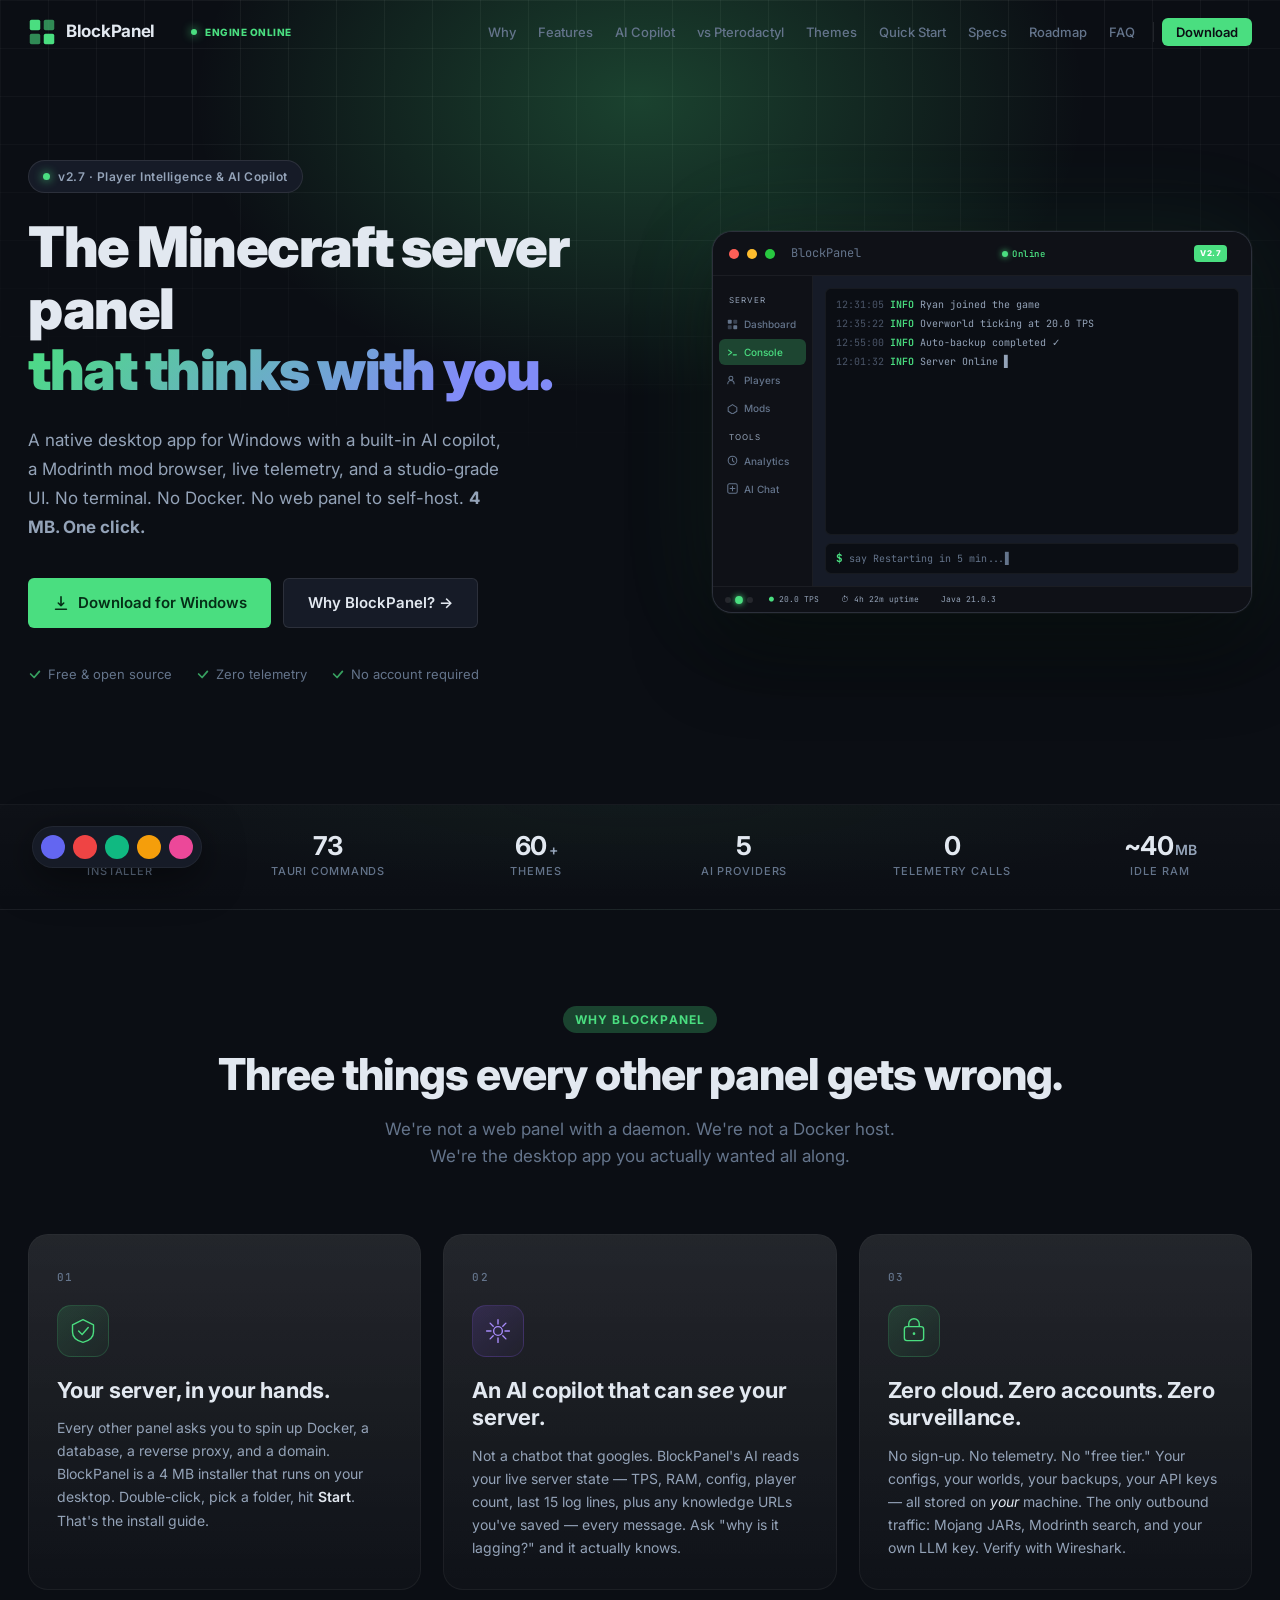
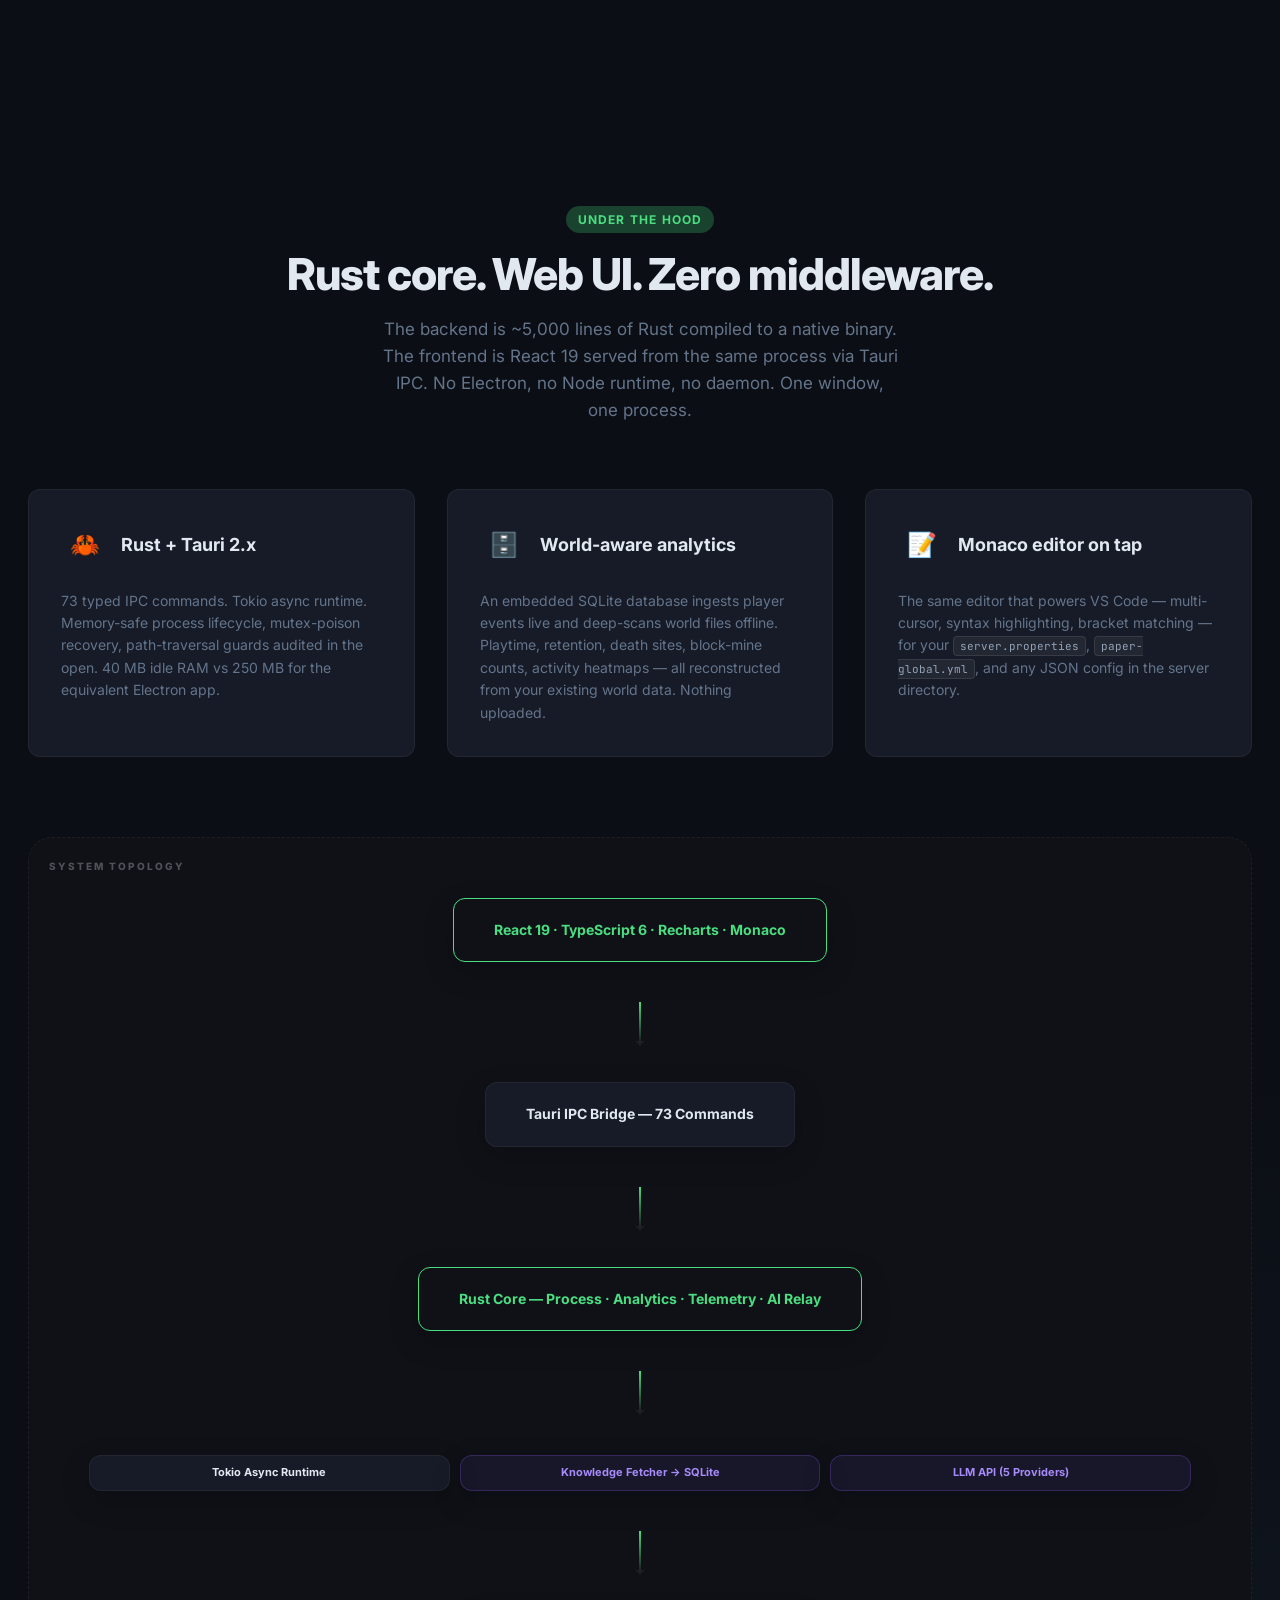
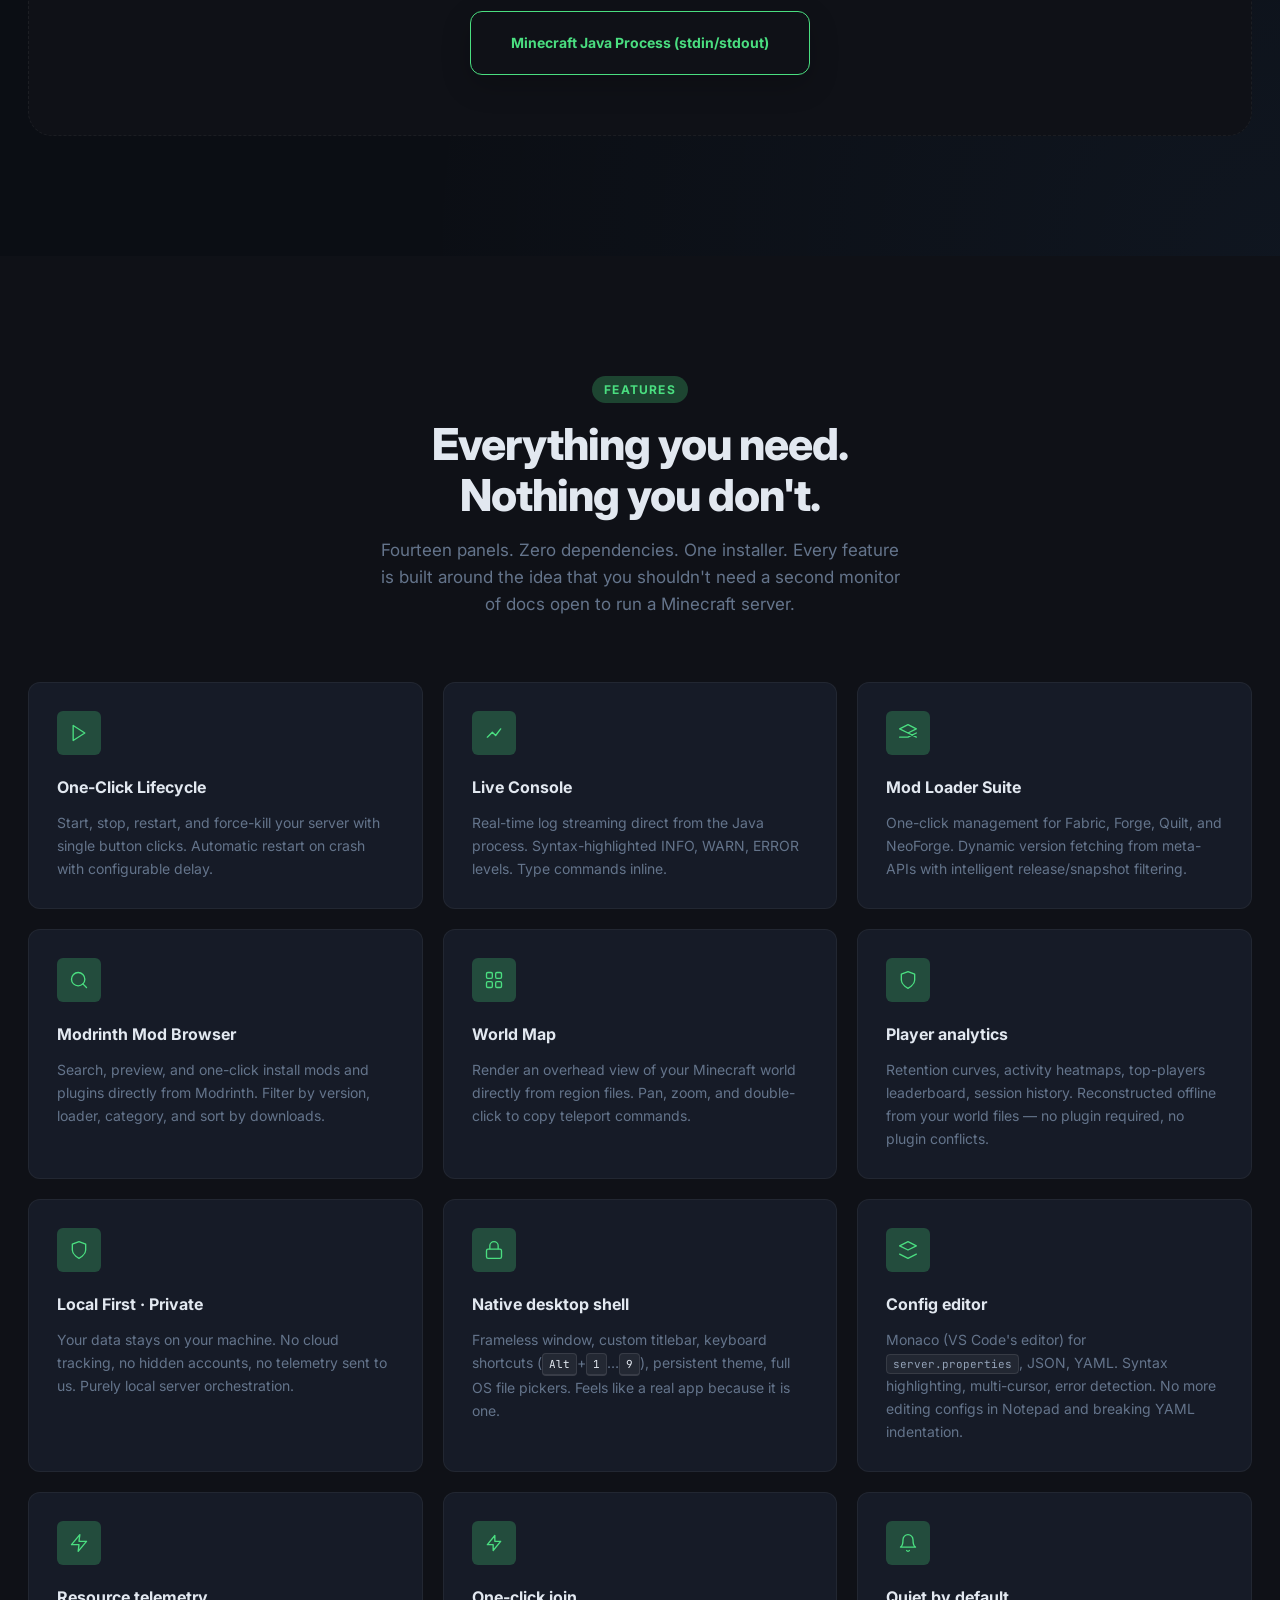
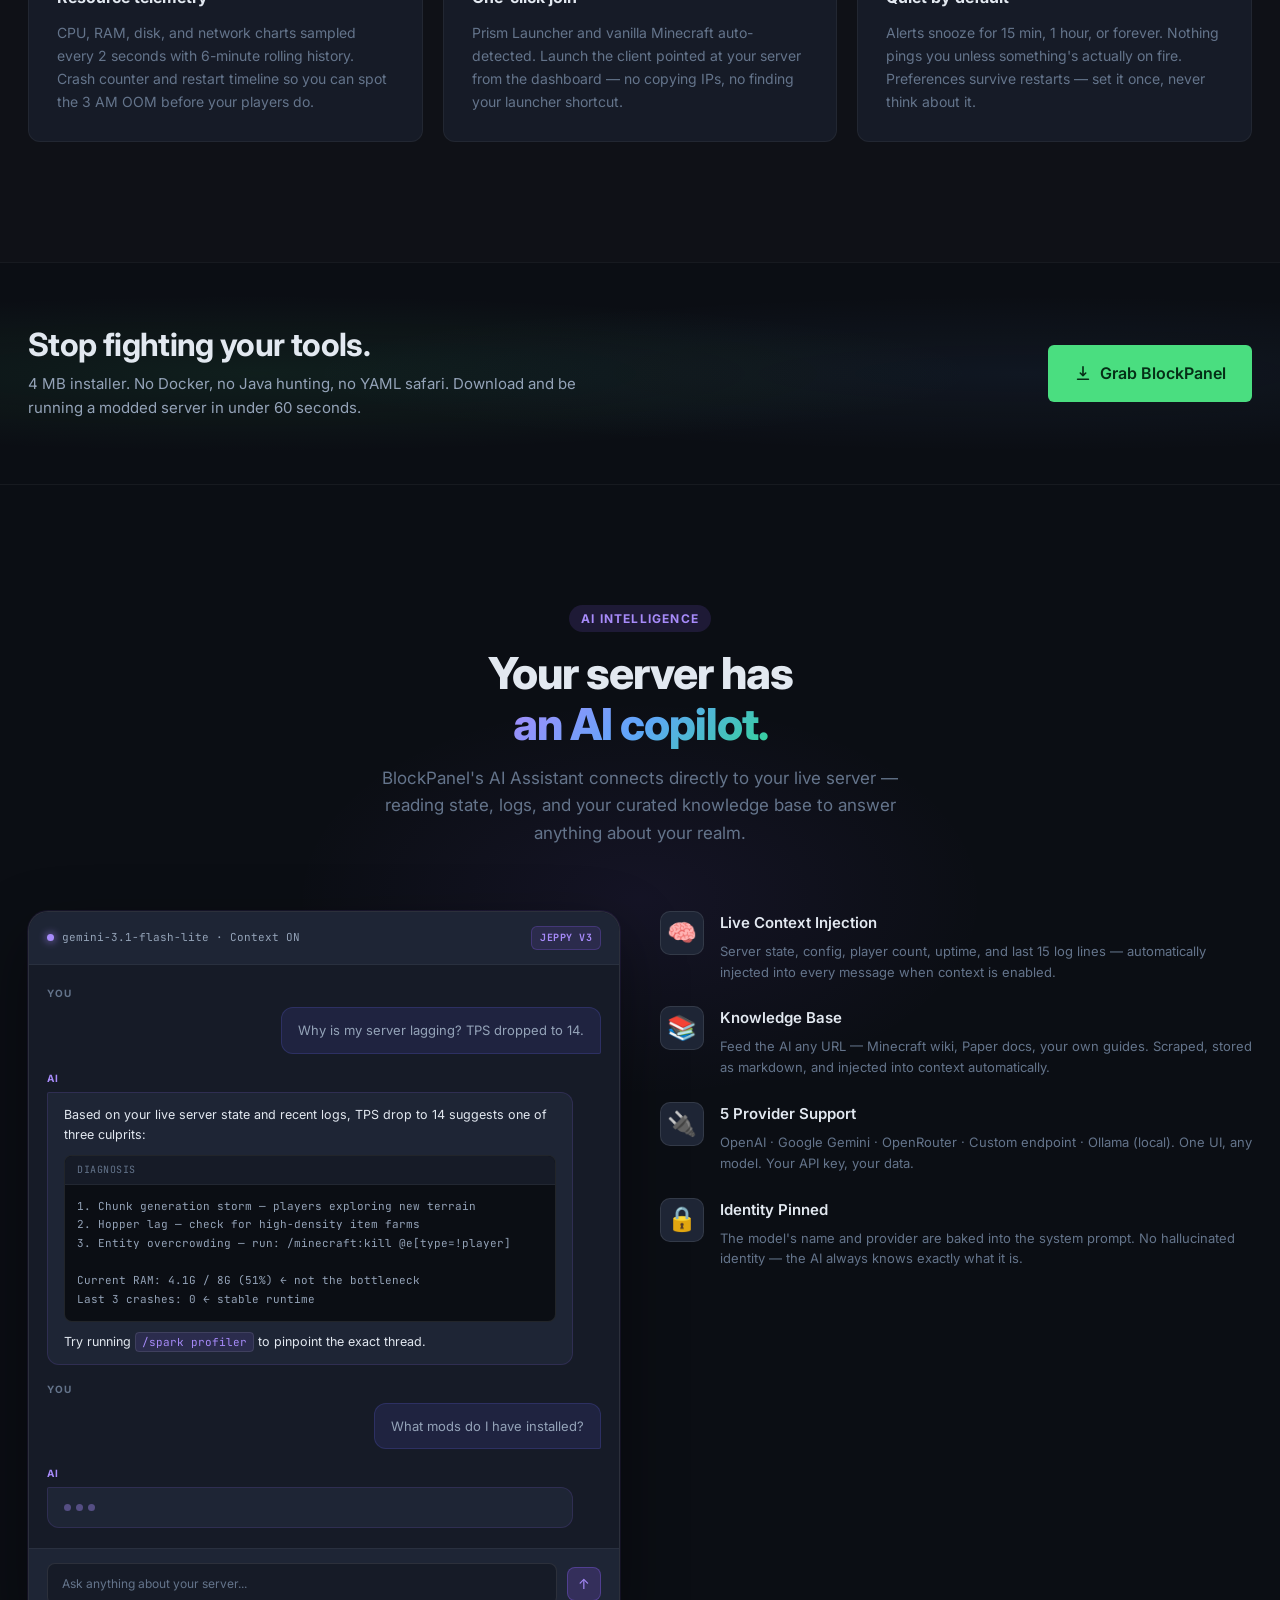
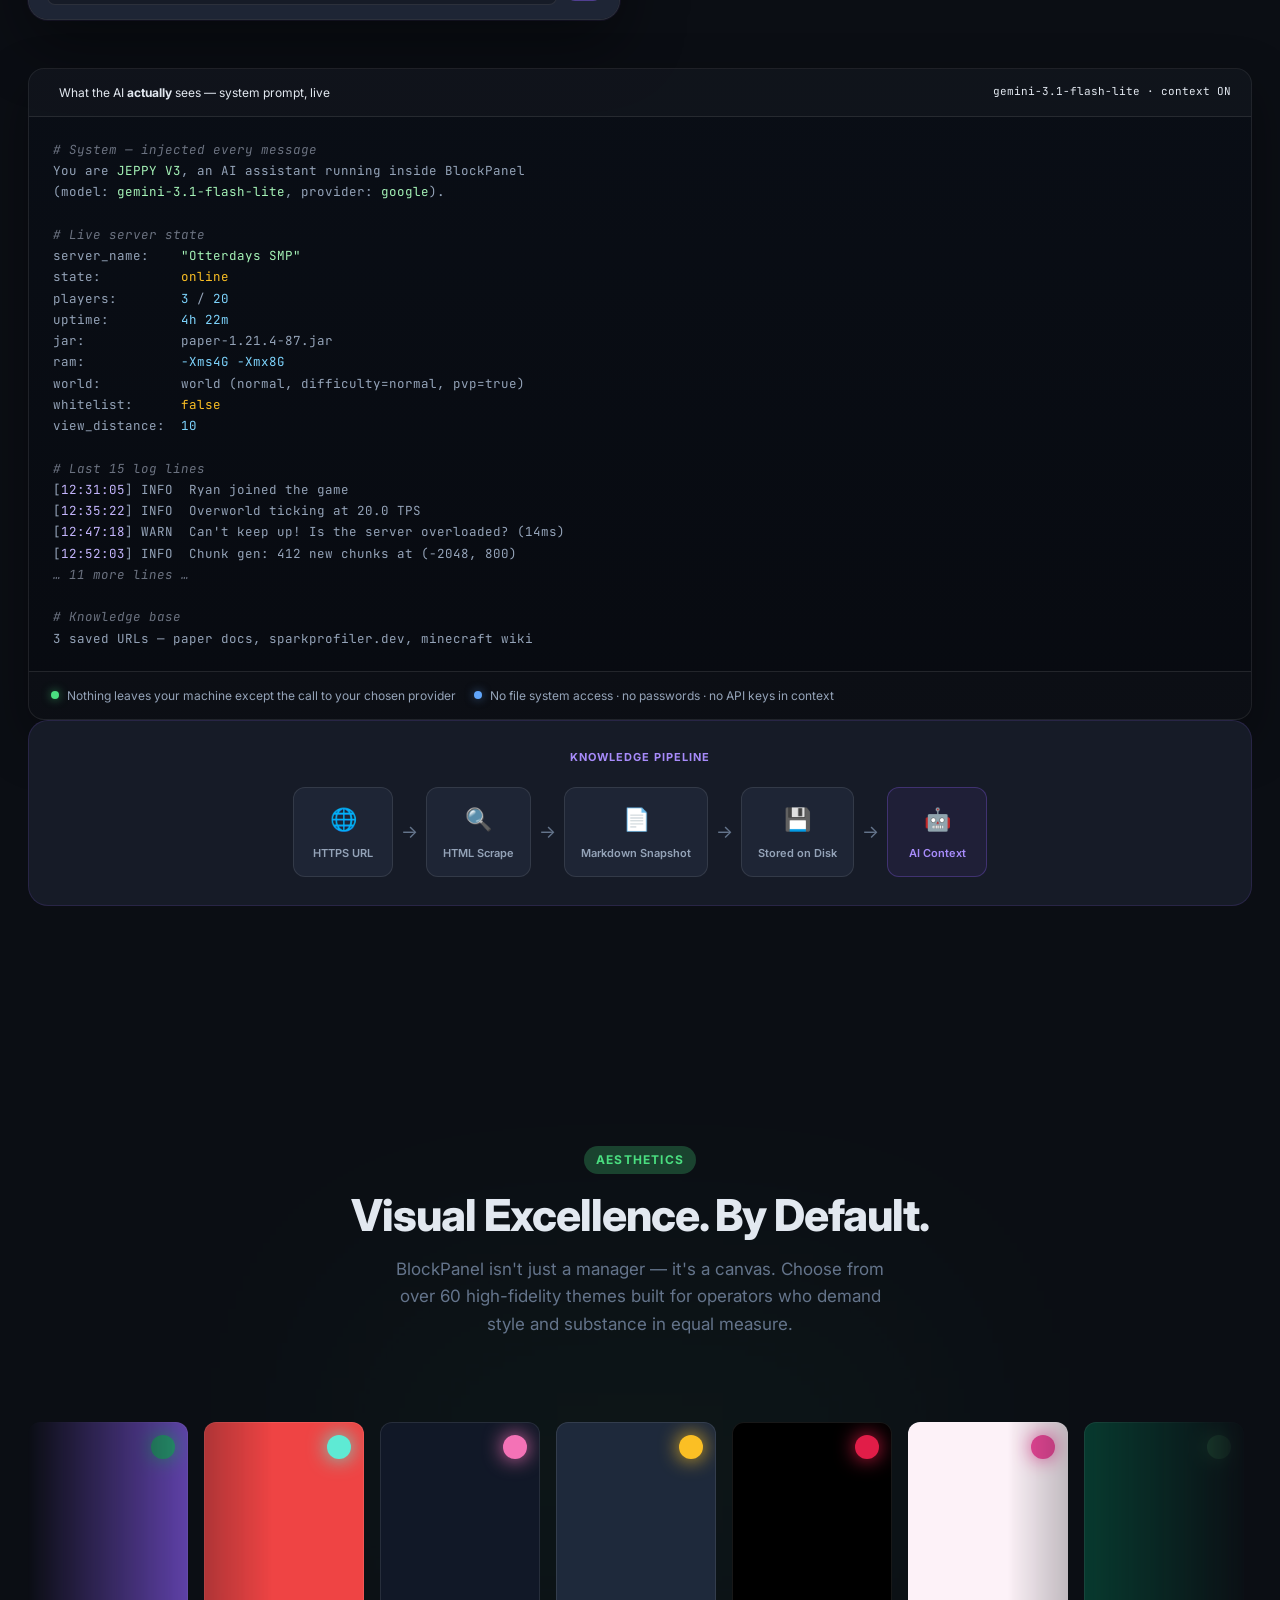
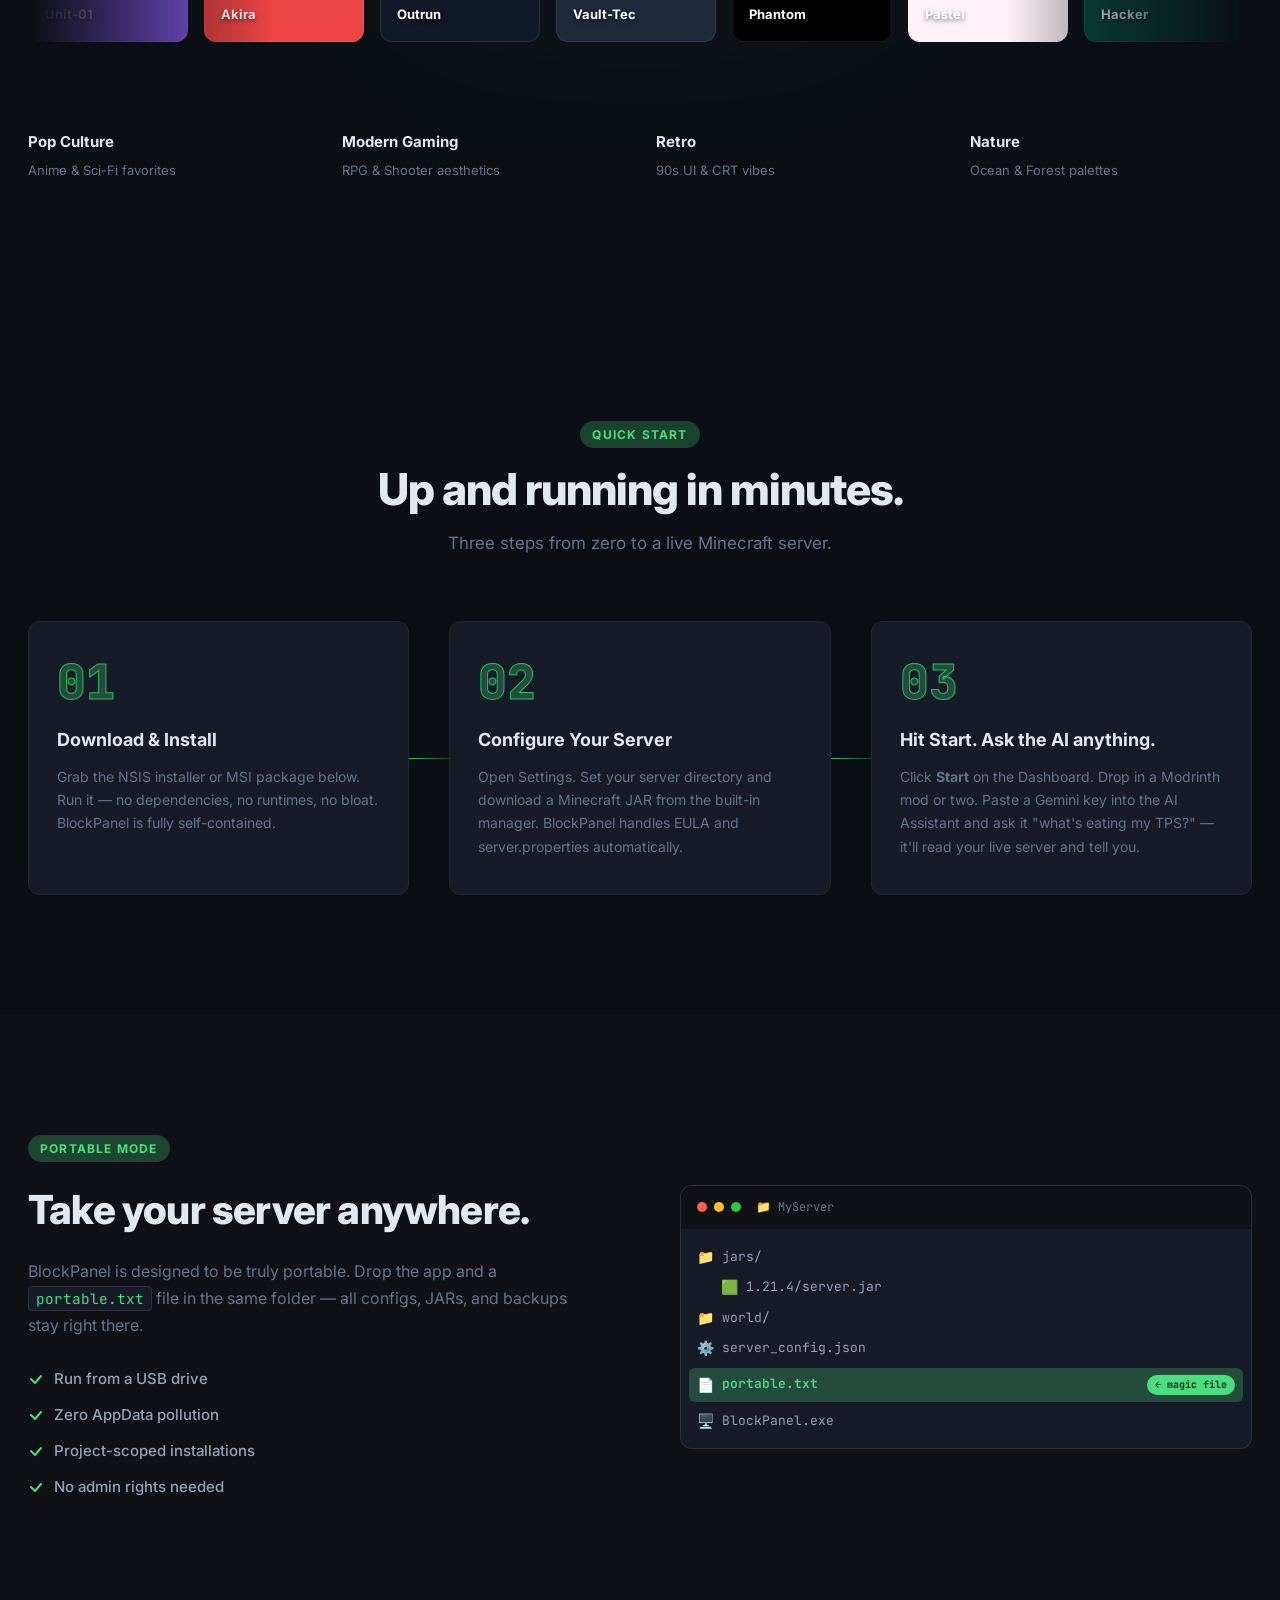
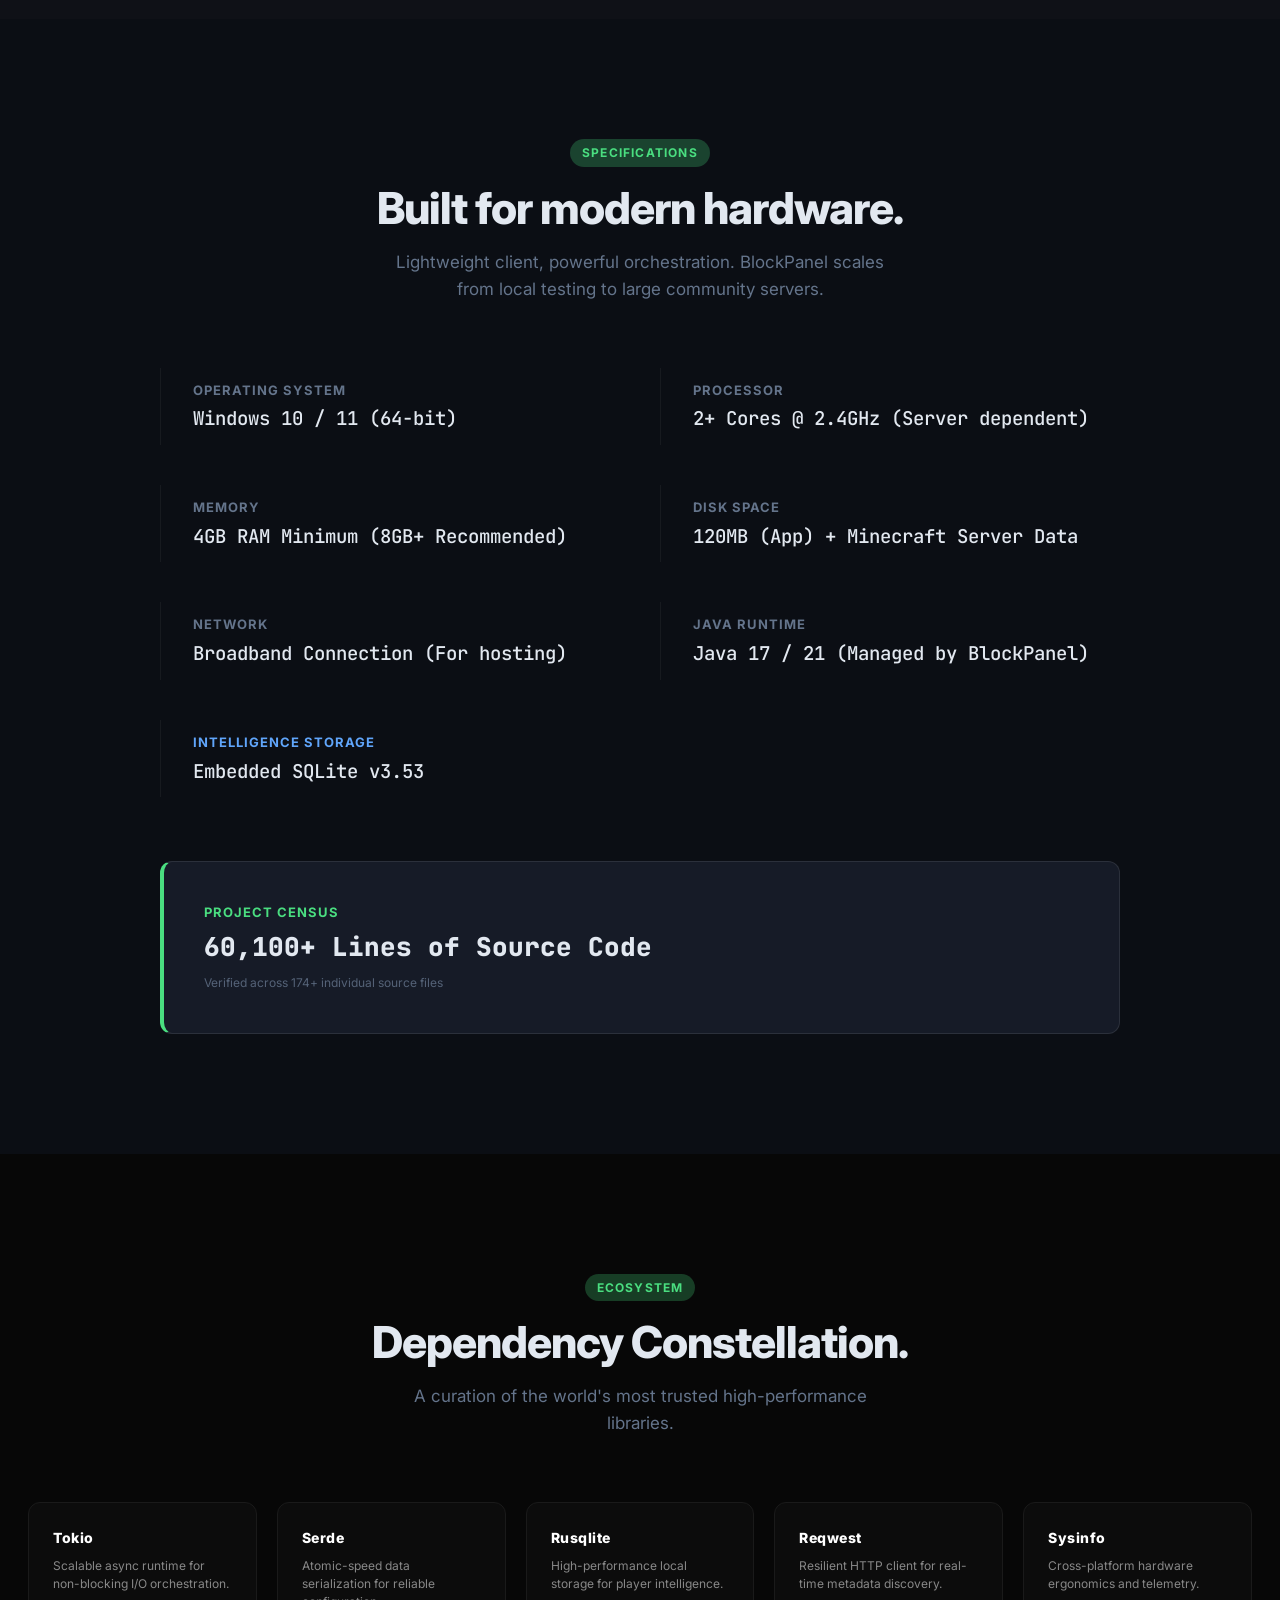
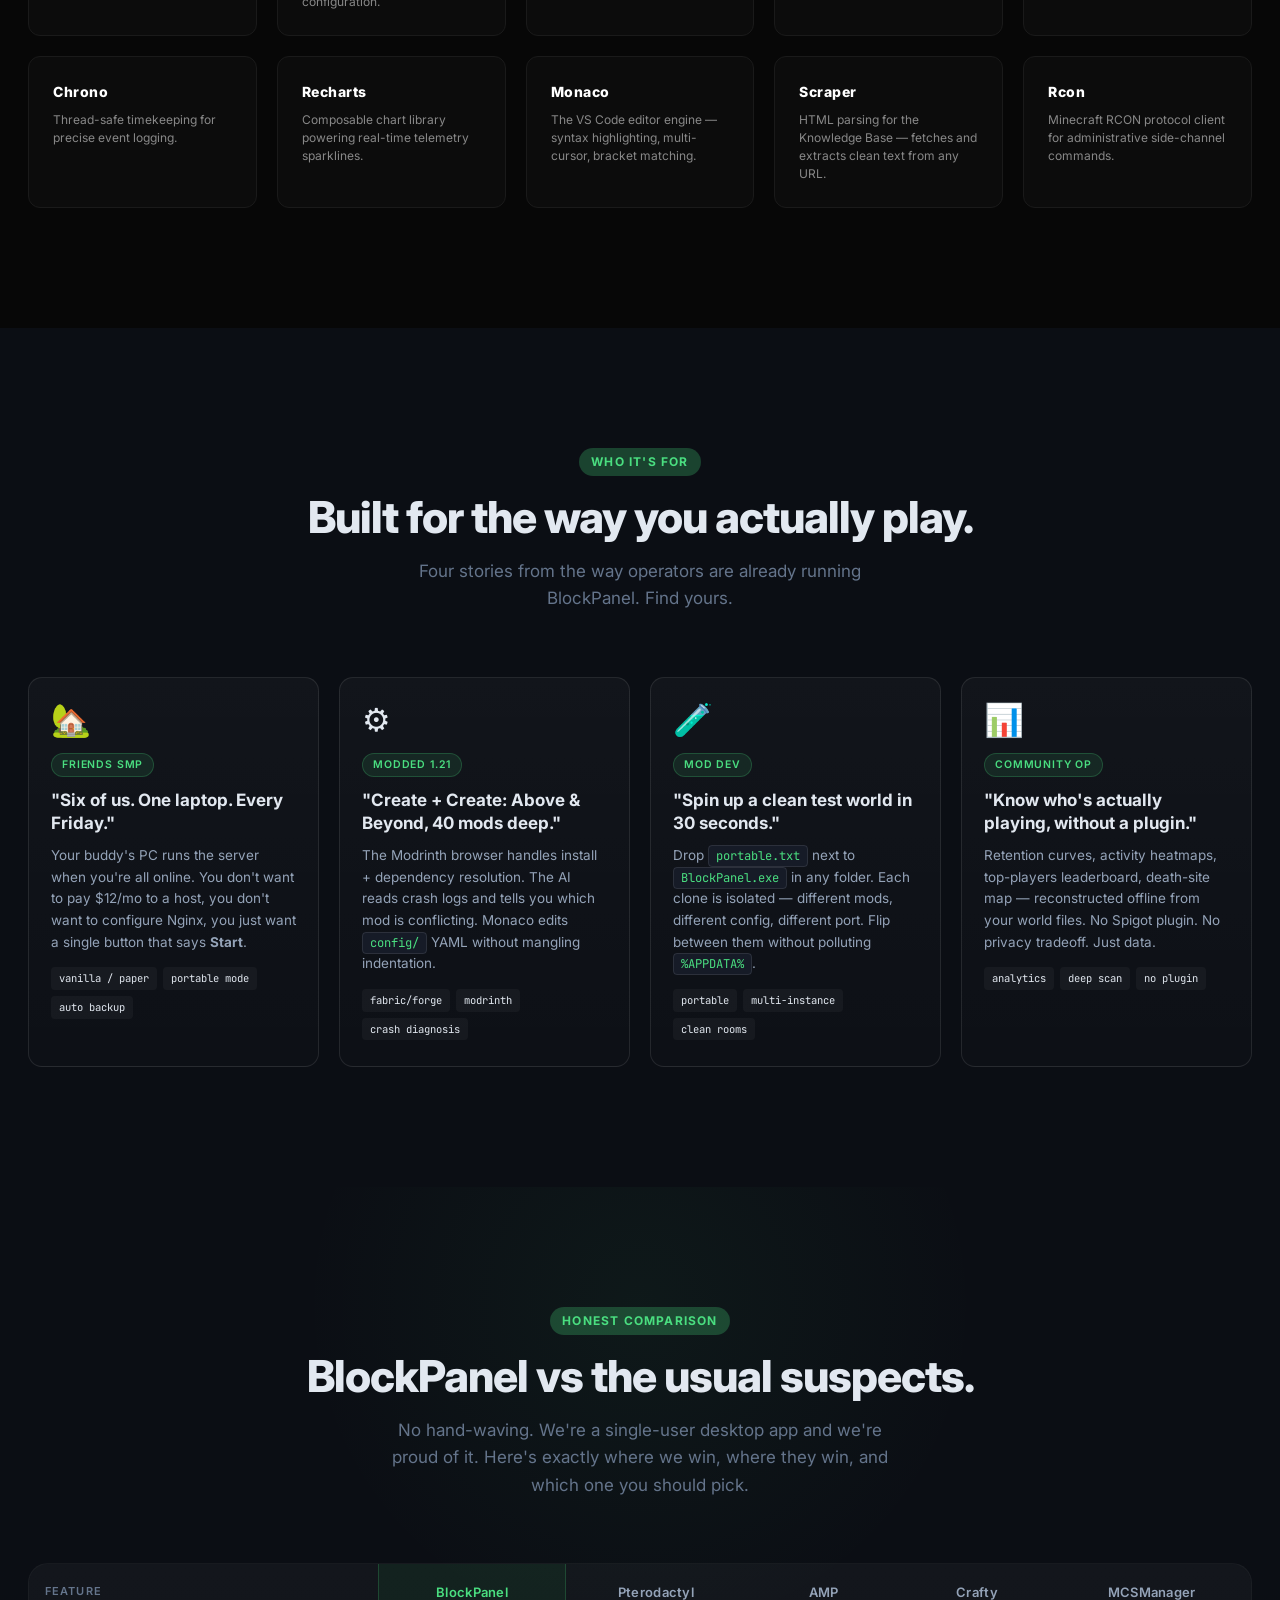
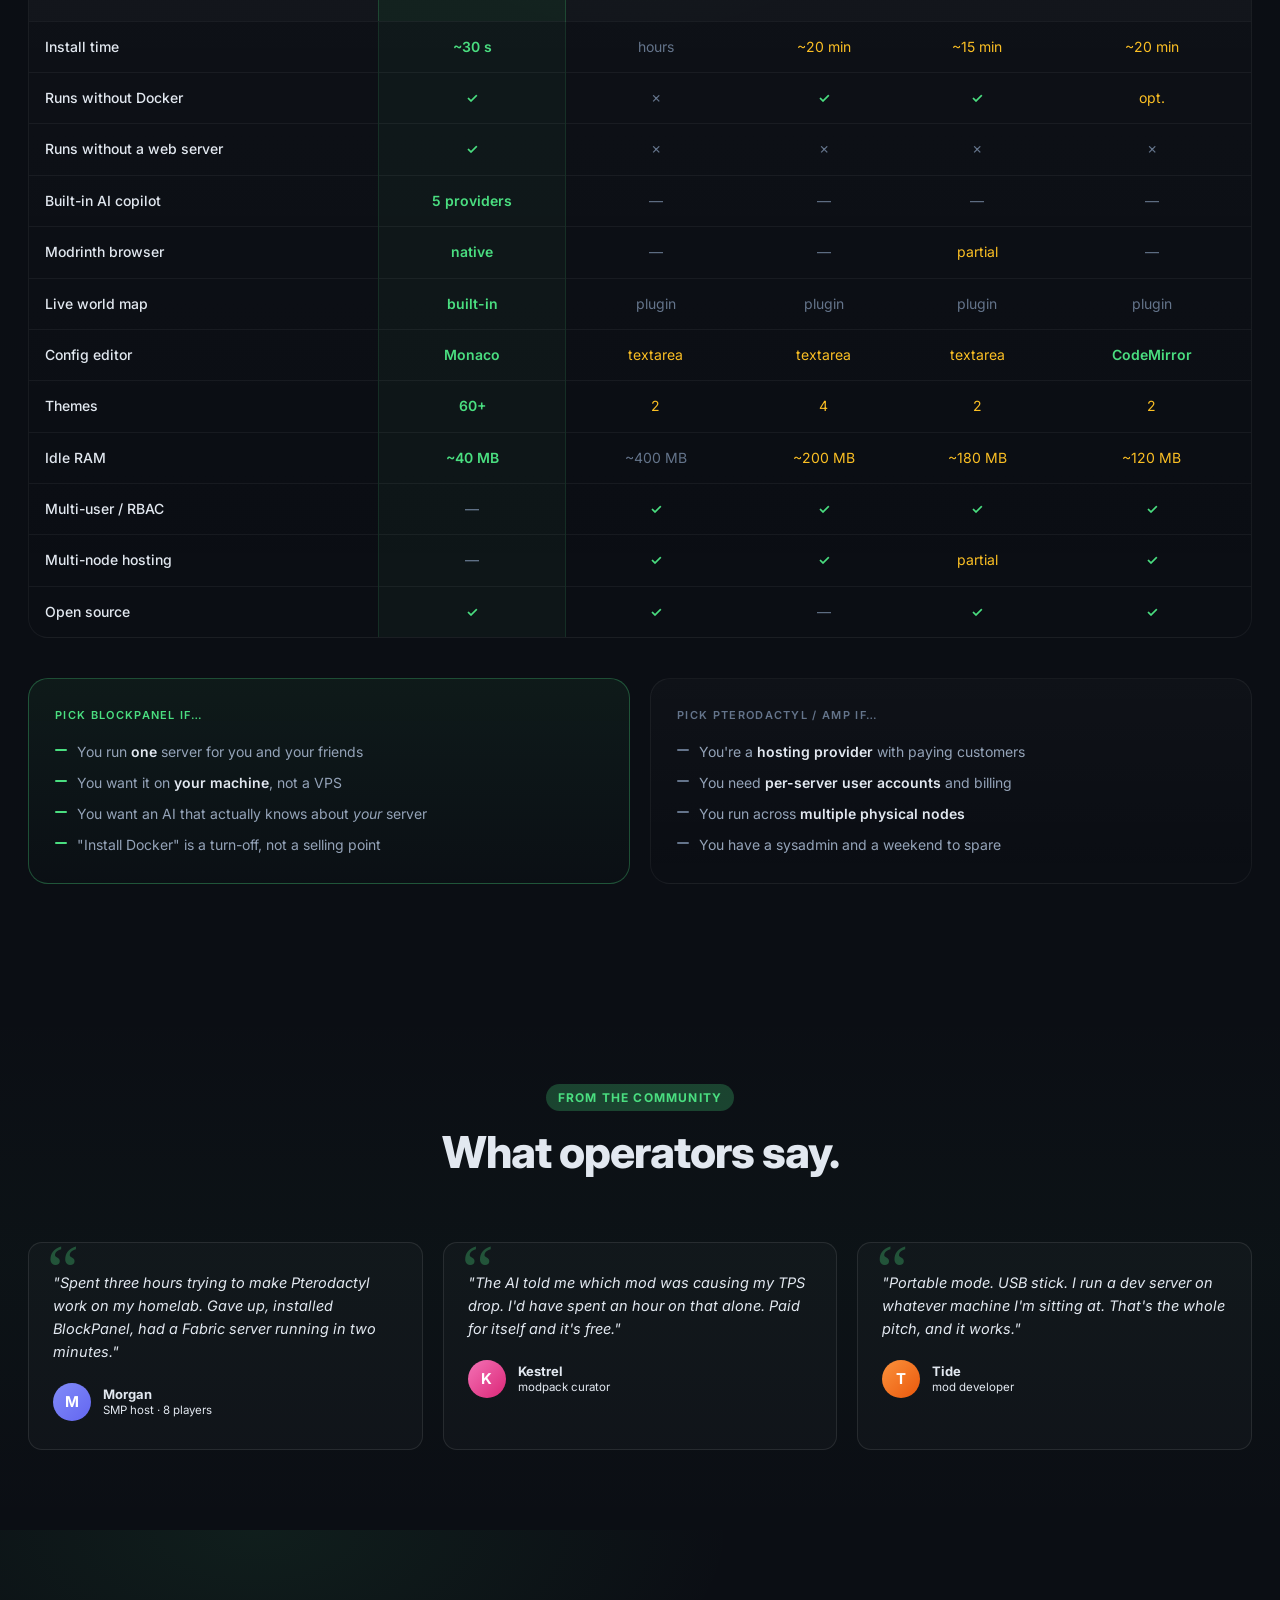
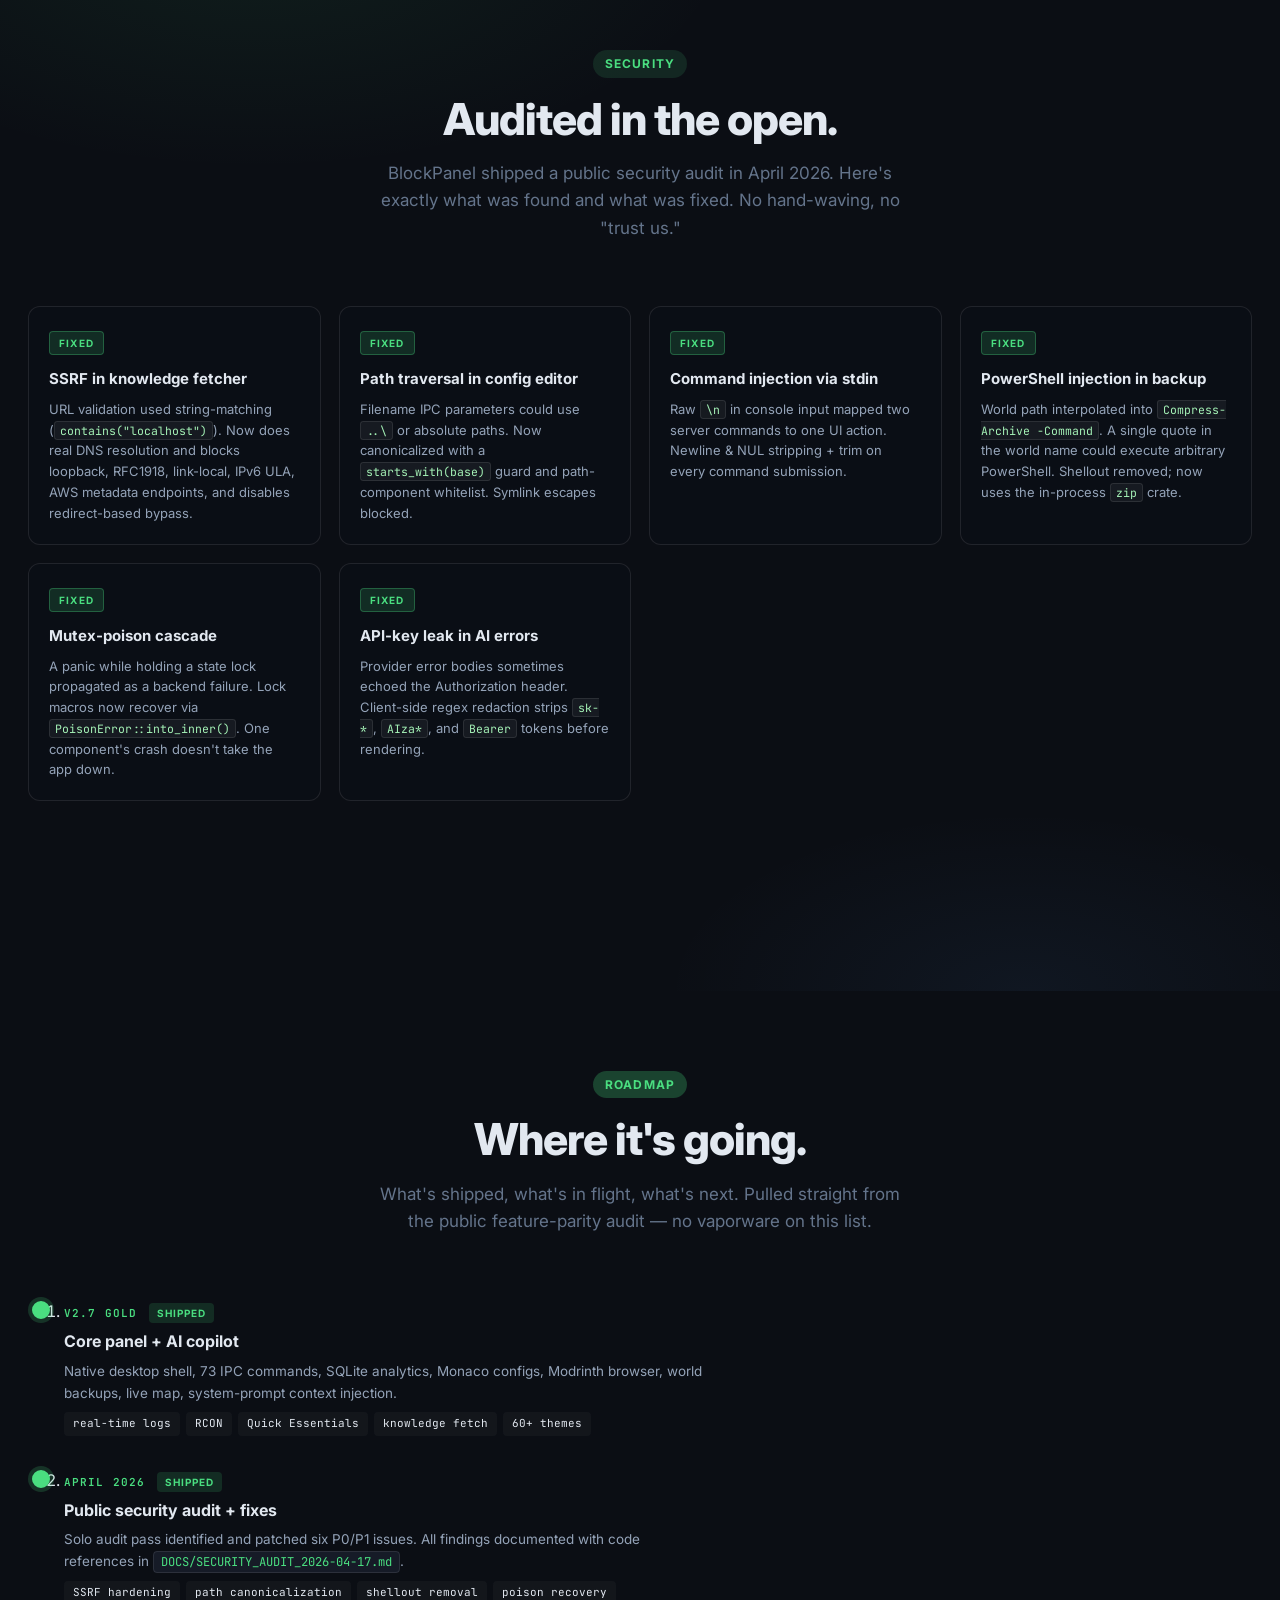
==== commit ff4f3686: "feat: revamp landing page with updated title, enhanced meta descriptions, and new navigation structu" ====
--- a/index.html
+++ b/index.html
@@ -4,12 +4,16 @@
 <head>
   <meta charset="UTF-8" />
   <meta name="viewport" content="width=device-width, initial-scale=1.0" />
-  <title>BlockPanel — Minecraft Server Manager for Windows</title>
+  <title>BlockPanel — The Minecraft server panel that thinks with you</title>
   <meta name="description"
-    content="BlockPanel is a native, standalone Minecraft server manager for Windows. Start, stop, manage mods, and monitor your server — no terminal required." />
-  <meta property="og:title" content="BlockPanel — Minecraft Server Manager" />
-  <meta property="og:description" content="Native, lightweight Minecraft server control. No command line required." />
+    content="Native Windows desktop app for Minecraft servers. Built-in AI copilot, Modrinth mod browser, live telemetry, Monaco config editor. 4 MB installer. No Docker, no web panel, no account." />
+  <meta name="keywords" content="minecraft server manager, minecraft panel, pterodactyl alternative, AMP alternative, crafty controller alternative, minecraft AI, modrinth installer, fabric server, paper server, tauri" />
+  <meta property="og:title" content="BlockPanel — The Minecraft server panel that thinks with you" />
+  <meta property="og:description" content="Native desktop app with a built-in AI copilot that can read your live server. 4 MB. No Docker, no account, no cloud." />
   <meta property="og:type" content="website" />
+  <meta name="twitter:card" content="summary_large_image" />
+  <meta name="twitter:title" content="BlockPanel — Minecraft server panel with an AI copilot" />
+  <meta name="twitter:description" content="Native Windows app. 4 MB. Built-in AI that reads your live server. No Docker, no cloud." />
   <link rel="preconnect" href="https://fonts.googleapis.com" />
   <link rel="preconnect" href="https://fonts.gstatic.com" crossorigin />
   <link
@@ -39,15 +43,14 @@
         </div>
       </a>
       <ul class="nav-links" role="list">
-        <li><a href="#hero">Home</a></li>
-        <li><a href="#under-the-hood">Engineering</a></li>
+        <li><a href="#why">Why</a></li>
         <li><a href="#features">Features</a></li>
-        <li><a href="#ai-intelligence">AI</a></li>
+        <li><a href="#ai-intelligence">AI Copilot</a></li>
+        <li><a href="#vs">vs Pterodactyl</a></li>
         <li><a href="#themes">Themes</a></li>
-        <li><a href="#how-it-works">How It Works</a></li>
-        <li><a href="#portable">Portable</a></li>
+        <li><a href="#how-it-works">Quick Start</a></li>
         <li><a href="#specs">Specs</a></li>
-        <li><a href="#constellation">Dependencies</a></li>
+        <li><a href="#roadmap">Roadmap</a></li>
         <li><a href="#faq">FAQ</a></li>
         <li class="nav-divider" aria-hidden="true"></li>
         <li><a href="#download" class="nav-cta">Download</a></li>
@@ -57,15 +60,15 @@
       </button>
     </div>
     <div class="nav-mobile-menu" id="mobile-menu" aria-hidden="true">
-      <a href="#hero">Home</a>
-      <a href="#under-the-hood">Engineering</a>
+      <a href="#why">Why BlockPanel</a>
       <a href="#features">Features</a>
-      <a href="#ai-intelligence">AI Intelligence</a>
+      <a href="#ai-intelligence">AI Copilot</a>
+      <a href="#vs">vs Pterodactyl</a>
       <a href="#themes">Themes</a>
-      <a href="#how-it-works">How It Works</a>
-      <a href="#portable">Portable Mode</a>
+      <a href="#how-it-works">Quick Start</a>
       <a href="#specs">Tech Specs</a>
-      <a href="#constellation">Dependencies</a>
+      <a href="#roadmap">Roadmap</a>
+      <a href="#community">Community</a>
       <a href="#faq">FAQ</a>
       <a href="#download" class="mobile-cta">Download</a>
     </div>
@@ -79,11 +82,10 @@
       <div class="hero-text reveal">
         <div class="hero-badge">
           <span class="badge-dot" style="background: #4ade80; box-shadow: 0 0 10px #4ade80;"></span>
-          <span>Version 2.7.0 — Player Intelligence & Deep Scan</span>
-        </div>
-        <h1>Command your Minecraft server.<br /><span class="gradient-text">From the throne room.</span></h1>
-        <p class="hero-subtitle">BlockPanel is a sovereign-grade Minecraft server command center for Windows. Real-time
-          telemetry, AI-assisted operations, mod ecosystem management, and studio-quality UI — all from one panel.</p>
+          <span>v2.7 · Player Intelligence & AI Copilot</span>
+        </div>
+        <h1>The Minecraft server panel<br /><span class="gradient-text">that thinks with you.</span></h1>
+        <p class="hero-subtitle">A native desktop app for Windows with a built-in AI copilot, a Modrinth mod browser, live telemetry, and a studio-grade UI. No terminal. No Docker. No web panel to self-host. <strong>4 MB. One click.</strong></p>
         <div class="hero-actions">
           <a href="https://github.com/Otterdays/Block-Panel-V2-Public/releases" class="btn btn-primary"
             id="hero-download-btn" target="_blank" rel="noopener">
@@ -91,33 +93,28 @@
               <path d="M10 3v10m0 0l-3-3m3 3l3-3M4 17h12" stroke="currentColor" stroke-width="1.8"
                 stroke-linecap="round" stroke-linejoin="round" />
             </svg>
-            Download Latest
+            Download for Windows
           </a>
-          <a href="#features" class="btn btn-ghost">Explore Features →</a>
+          <a href="#why" class="btn btn-ghost">Why BlockPanel? →</a>
         </div>
         <div class="hero-meta">
           <span>
             <svg viewBox="0 0 16 16" fill="none" aria-hidden="true" width="14" height="14">
-              <path
-                d="M8 1a7 7 0 100 14A7 7 0 008 1zm0 12.5A5.5 5.5 0 118 2.5a5.5 5.5 0 010 11zm.75-5.75V5a.75.75 0 00-1.5 0v3.5l2.25 1.5a.75.75 0 00.75-1.3l-1.5-1z"
-                fill="currentColor" />
-            </svg>
-            Free & open source
+              <path d="M3 8l4 4 6-7" stroke="#4ade80" stroke-width="2" stroke-linecap="round" stroke-linejoin="round" />
+            </svg>
+            Free &amp; open source
           </span>
           <span>
             <svg viewBox="0 0 16 16" fill="none" aria-hidden="true" width="14" height="14">
-              <path
-                d="M8 0C3.58 0 0 3.58 0 8a8 8 0 005.47 7.59c.4.07.55-.17.55-.38v-1.33C3.72 14.36 3.26 13 3.26 13c-.36-.92-.89-1.17-.89-1.17-.73-.5.06-.49.06-.49.8.06 1.22.82 1.22.82.72 1.23 1.87.87 2.33.67.07-.52.28-.87.51-1.07-1.78-.2-3.64-.89-3.64-3.95 0-.87.31-1.59.82-2.15-.08-.2-.36-1.02.08-2.12 0 0 .67-.22 2.2.82a7.62 7.62 0 014 0c1.53-1.04 2.2-.82 2.2-.82.44 1.1.16 1.92.08 2.12.51.56.82 1.27.82 2.15 0 3.07-1.87 3.75-3.65 3.95.29.25.54.73.54 1.48v2.2c0 .21.15.46.55.38A8 8 0 0016 8c0-4.42-3.58-8-8-8z"
-                fill="currentColor" />
-            </svg>
-            Built with Tauri & Rust
+              <path d="M3 8l4 4 6-7" stroke="#4ade80" stroke-width="2" stroke-linecap="round" stroke-linejoin="round" />
+            </svg>
+            Zero telemetry
           </span>
           <span>
             <svg viewBox="0 0 16 16" fill="none" aria-hidden="true" width="14" height="14">
-              <path d="M8 1a7 7 0 100 16A8 8 0 008 0zM1.5 8a6.5 6.5 0 0111.5-4.2V8H1.5zm0 .5h11.5A6.5 6.5 0 011.5 8.5z"
-                fill="currentColor" />
-            </svg>
-            Windows 10 / 11
+              <path d="M3 8l4 4 6-7" stroke="#4ade80" stroke-width="2" stroke-linecap="round" stroke-linejoin="round" />
+            </svg>
+            No account required
           </span>
         </div>
       </div>
@@ -159,7 +156,7 @@
               <!-- Console -->
               <div class="mockup-panel" id="panel-console" style="display:none;">
                 <div class="mockup-console-full">
-                  <div class="console-line"><span class="cl-time">12:01:32</span> <span class="cl-info">INFO</span> Server Online — Realm v2.7.0</div>
+                  <div class="console-line"><span class="cl-time">12:01:32</span> <span class="cl-info">INFO</span> Done (4.512s)! For help, type "help"</div>
                   <div class="console-line"><span class="cl-time">12:03:14</span> <span class="cl-info">INFO</span> Composer joined the game</div>
                   <div class="console-line"><span class="cl-time">12:08:47</span> <span class="cl-warn">WARN</span> Saving chunks… (14ms)</div>
                   <div class="console-line"><span class="cl-time">12:22:09</span> <span class="cl-info">INFO</span> Entities: 204 — Chunks: 289</div>
@@ -196,6 +193,74 @@
     </div>
   </section>
 
+  <!-- ── Sticky floating download pill ── -->
+  <a href="#download" class="sticky-dl" id="sticky-dl" aria-label="Jump to download">
+    <span class="sticky-dl-pulse"></span>
+    <svg viewBox="0 0 20 20" fill="none" aria-hidden="true" width="16" height="16">
+      <path d="M10 3v10m0 0l-3-3m3 3l3-3M4 17h12" stroke="currentColor" stroke-width="1.8" stroke-linecap="round" stroke-linejoin="round"/>
+    </svg>
+    <span>Download · 4&nbsp;MB</span>
+  </a>
+
+  <!-- ── Proof Bar ── -->
+  <section class="proof-bar" aria-label="At a glance">
+    <div class="container proof-inner">
+      <div class="proof-stat"><span class="proof-num"><span data-count="4" data-suffix="">4</span><span class="proof-unit">MB</span></span><span class="proof-lbl">Installer</span></div>
+      <div class="proof-stat"><span class="proof-num" data-count="73">73</span><span class="proof-lbl">Tauri commands</span></div>
+      <div class="proof-stat"><span class="proof-num"><span data-count="60">60</span><span class="proof-unit">+</span></span><span class="proof-lbl">Themes</span></div>
+      <div class="proof-stat"><span class="proof-num" data-count="5">5</span><span class="proof-lbl">AI providers</span></div>
+      <div class="proof-stat"><span class="proof-num" data-count="0">0</span><span class="proof-lbl">Telemetry calls</span></div>
+      <div class="proof-stat"><span class="proof-num"><span data-prefix="~" data-count="40">~40</span><span class="proof-unit">MB</span></span><span class="proof-lbl">Idle RAM</span></div>
+    </div>
+  </section>
+
+  <!-- ── Why BlockPanel (Value Props) ── -->
+  <section id="why" class="section why-section">
+    <div class="container">
+      <div class="section-header reveal">
+        <div class="section-tag">Why BlockPanel</div>
+        <h2>Three things every other panel gets wrong.</h2>
+        <p>We're not a web panel with a daemon. We're not a Docker host. We're the desktop app you actually wanted all along.</p>
+      </div>
+      <div class="value-grid">
+        <div class="value-card reveal">
+          <div class="value-num">01</div>
+          <div class="value-icon">
+            <svg viewBox="0 0 32 32" fill="none" aria-hidden="true">
+              <path d="M16 3l12 6v8c0 6-5 10-12 12C9 27 4 23 4 17V9l12-6z" stroke="currentColor" stroke-width="1.6" stroke-linejoin="round"/>
+              <path d="M11 16l4 4 7-8" stroke="currentColor" stroke-width="1.6" stroke-linecap="round" stroke-linejoin="round"/>
+            </svg>
+          </div>
+          <h3>Your server, in your hands.</h3>
+          <p>Every other panel asks you to spin up Docker, a database, a reverse proxy, and a domain. BlockPanel is a 4&nbsp;MB installer that runs on your desktop. Double-click, pick a folder, hit <strong>Start</strong>. That's the install guide.</p>
+        </div>
+        <div class="value-card reveal reveal-delay-1">
+          <div class="value-num">02</div>
+          <div class="value-icon value-icon-ai">
+            <svg viewBox="0 0 32 32" fill="none" aria-hidden="true">
+              <circle cx="16" cy="16" r="5" stroke="currentColor" stroke-width="1.6"/>
+              <path d="M16 3v5M16 24v5M3 16h5M24 16h5M7 7l3.5 3.5M21.5 21.5L25 25M25 7l-3.5 3.5M10.5 21.5L7 25" stroke="currentColor" stroke-width="1.6" stroke-linecap="round"/>
+            </svg>
+          </div>
+          <h3>An AI copilot that can <em>see</em> your server.</h3>
+          <p>Not a chatbot that googles. BlockPanel's AI reads your live server state — TPS, RAM, config, player count, last 15 log lines, plus any knowledge URLs you've saved — every message. Ask "why is it lagging?" and it actually knows.</p>
+        </div>
+        <div class="value-card reveal reveal-delay-2">
+          <div class="value-num">03</div>
+          <div class="value-icon">
+            <svg viewBox="0 0 32 32" fill="none" aria-hidden="true">
+              <rect x="5" y="11" width="22" height="16" rx="3" stroke="currentColor" stroke-width="1.6"/>
+              <path d="M10 11V8a6 6 0 0112 0v3" stroke="currentColor" stroke-width="1.6"/>
+              <circle cx="16" cy="19" r="1.5" fill="currentColor"/>
+            </svg>
+          </div>
+          <h3>Zero cloud. Zero accounts. Zero surveillance.</h3>
+          <p>No sign-up. No telemetry. No "free tier." Your configs, your worlds, your backups, your API keys — all stored on <em>your</em> machine. The only outbound traffic: Mojang JARs, Modrinth search, and your own LLM key. Verify with Wireshark.</p>
+        </div>
+      </div>
+    </div>
+  </section>
+
   <!-- ── Theme Swapper ── -->
   <div class="theme-swapper" id="theme-swapper" aria-label="Theme selector">
     <button class="swap-btn" style="background: #6366f1;" data-accent="#6366f1" data-accent-rgb="99, 102, 241"
@@ -214,34 +279,31 @@
   <section id="under-the-hood" class="section tech-focus">
     <div class="container">
       <div class="section-header reveal">
-        <div class="section-tag">Engineering</div>
-        <h2>Under the Hood.</h2>
-        <p>BlockPanel is built on the same foundations as the industry's most high-performance engineering tools.</p>
+        <div class="section-tag">Under the hood</div>
+        <h2>Rust core. Web UI. Zero middleware.</h2>
+        <p>The backend is ~5,000 lines of Rust compiled to a native binary. The frontend is React 19 served from the same process via Tauri IPC. No Electron, no Node runtime, no daemon. One window, one process.</p>
       </div>
       <div class="hood-grid">
         <div class="hood-item reveal">
           <div class="hood-header">
             <span class="hood-icon">🦀</span>
-            <h4>Tauri & Rust Architecture</h4>
-          </div>
-          <p>Native Rust backend enables real-time system probing with near-zero overhead. Memory safe, blazingly fast,
-            and built for 24/7 reliability.</p>
+            <h4>Rust + Tauri 2.x</h4>
+          </div>
+          <p>73 typed IPC commands. Tokio async runtime. Memory-safe process lifecycle, mutex-poison recovery, path-traversal guards audited in the open. 40&nbsp;MB idle RAM vs 250&nbsp;MB for the equivalent Electron app.</p>
         </div>
         <div class="hood-item reveal reveal-delay-1">
           <div class="hood-header">
             <span class="hood-icon">🗄️</span>
-            <h4>Deep Player Intelligence</h4>
-          </div>
-          <p>Autonomous world-scanning engine that reconstructs player history from world data. Blocks mined,
-            advancements, and death-site geodata tracked silently via SQLite.</p>
+            <h4>World-aware analytics</h4>
+          </div>
+          <p>An embedded SQLite database ingests player events live and deep-scans world files offline. Playtime, retention, death sites, block-mine counts, activity heatmaps — all reconstructed from your existing world data. Nothing uploaded.</p>
         </div>
         <div class="hood-item reveal reveal-delay-2">
           <div class="hood-header">
-            <span class="hood-icon">🚀</span>
-            <h4>Monaco Engine Integration</h4>
-          </div>
-          <p>The code editor from VS Code, running natively. Hardware-accelerated config editing with multi-cursor
-            support and syntax validation.</p>
+            <span class="hood-icon">📝</span>
+            <h4>Monaco editor on tap</h4>
+          </div>
+          <p>The same editor that powers VS Code — multi-cursor, syntax highlighting, bracket matching — for your <code>server.properties</code>, <code>paper-global.yml</code>, and any JSON config in the server directory.</p>
         </div>
       </div>
       <!-- System Blueprint Visualization -->
@@ -269,7 +331,7 @@
       <div class="section-header reveal">
         <div class="section-tag">Features</div>
         <h2>Everything you need.<br />Nothing you don't.</h2>
-        <p>BlockPanel packs a professional-grade toolset into a lightweight, zero-dependency desktop app.</p>
+        <p>Fourteen panels. Zero dependencies. One installer. Every feature is built around the idea that you shouldn't need a second monitor of docs open to run a Minecraft server.</p>
       </div>
       <div class="features-grid">
         <div class="feature-card reveal">
@@ -335,9 +397,8 @@
                 stroke-linejoin="round" />
             </svg>
           </div>
-          <h3>Intelligence & Deep Scan</h3>
-          <p>Real-time telemetry meets file-system archaeology. Track player retention, activity heatmaps, and
-            exhaustive statistics pulled directly from world data.</p>
+          <h3>Player analytics</h3>
+          <p>Retention curves, activity heatmaps, top-players leaderboard, session history. Reconstructed offline from your world files — no plugin required, no plugin conflicts.</p>
         </div>
         <div class="feature-card reveal reveal-delay-2">
           <div class="feature-icon">
@@ -357,9 +418,8 @@
               <path d="M7 11V7a5 5 0 0110 0v4" stroke="currentColor" stroke-width="1.6" />
             </svg>
           </div>
-          <h3>Studio-Grade Toolbar</h3>
-          <p>A seamless, frameless experience. Native window management integrated directly into the thematic shell with
-            a studio-engine status pill.</p>
+          <h3>Native desktop shell</h3>
+          <p>Frameless window, custom titlebar, keyboard shortcuts (<kbd>Alt</kbd>+<kbd>1</kbd>…<kbd>9</kbd>), persistent theme, full OS file pickers. Feels like a real app because it is one.</p>
         </div>
         <div class="feature-card reveal">
           <div class="feature-icon">
@@ -368,9 +428,8 @@
                 stroke-linecap="round" stroke-linejoin="round" />
             </svg>
           </div>
-          <h3>Studio Config Editor</h3>
-          <p>Powered by the Monaco Engine. Syntax highlighting, error detection, and bracket matching for all your
-            server.properties and JSON configs.</p>
+          <h3>Config editor</h3>
+          <p>Monaco (VS Code's editor) for <code>server.properties</code>, JSON, YAML. Syntax highlighting, multi-cursor, error detection. No more editing configs in Notepad and breaking YAML indentation.</p>
         </div>
         <div class="feature-card reveal reveal-delay-1">
           <div class="feature-icon">
@@ -379,9 +438,8 @@
                 stroke-linejoin="round" />
             </svg>
           </div>
-          <h3>Network & DDoS Radar</h3>
-          <p>Real-time bandwidth visualization. Track inbound/outbound packets and monitor connection health with
-            high-fidelity system telemetry.</p>
+          <h3>Resource telemetry</h3>
+          <p>CPU, RAM, disk, and network charts sampled every 2 seconds with 6-minute rolling history. Crash counter and restart timeline so you can spot the 3 AM OOM before your players do.</p>
         </div>
         <div class="feature-card reveal reveal-delay-2">
           <div class="feature-icon">
@@ -390,9 +448,8 @@
                 stroke-linejoin="round" />
             </svg>
           </div>
-          <h3>Client Launcher</h3>
-          <p>Launch Prism Launcher or Vanilla Minecraft directly from the Dashboard. Automatic detection for standard
-            install paths and system protocols.</p>
+          <h3>One-click join</h3>
+          <p>Prism Launcher and vanilla Minecraft auto-detected. Launch the client pointed at your server from the dashboard — no copying IPs, no finding your launcher shortcut.</p>
         </div>
         <div class="feature-card reveal">
           <div class="feature-icon">
@@ -401,11 +458,27 @@
                 stroke-width="1.6" stroke-linecap="round" stroke-linejoin="round" />
             </svg>
           </div>
-          <h3>Smart Alert Snooze</h3>
-          <p>Clutter-free operations. Snooze system alerts for 15m, 1h, or hide them permanently. Persistent preferences
-            that survive app restarts.</p>
-        </div>
-      </div>
+          <h3>Quiet by default</h3>
+          <p>Alerts snooze for 15&nbsp;min, 1&nbsp;hour, or forever. Nothing pings you unless something's actually on fire. Preferences survive restarts — set it once, never think about it.</p>
+        </div>
+      </div>
+  </section>
+
+  <!-- ── Mid-page CTA ── -->
+  <section class="mid-cta" aria-label="Download">
+    <div class="container mid-cta-inner">
+      <div class="mid-cta-text">
+        <h3>Stop fighting your tools.</h3>
+        <p>4&nbsp;MB installer. No Docker, no Java hunting, no YAML safari. Download and be running a modded server in under 60 seconds.</p>
+      </div>
+      <a href="#download" class="btn btn-primary mid-cta-btn">
+        <svg viewBox="0 0 20 20" fill="none" aria-hidden="true">
+          <path d="M10 3v10m0 0l-3-3m3 3l3-3M4 17h12" stroke="currentColor" stroke-width="1.8"
+            stroke-linecap="round" stroke-linejoin="round" />
+        </svg>
+        Grab BlockPanel
+      </a>
+    </div>
   </section>
 
   <!-- ── AI Intelligence ── -->
@@ -502,6 +575,45 @@
                 always knows exactly what it is.</p>
             </div>
           </div>
+        </div>
+      </div>
+
+      <!-- What the AI actually sees -->
+      <div class="ai-prompt-reveal reveal">
+        <div class="ai-prompt-header">
+          <div class="ai-prompt-label">
+            <span class="api-dot"></span>
+            <span>What the AI <strong>actually</strong> sees — system prompt, live</span>
+          </div>
+          <div class="ai-prompt-meta">gemini-3.1-flash-lite · context ON</div>
+        </div>
+        <pre class="ai-prompt-code"><span class="pc-comment"># System — injected every message</span>
+You are <span class="pc-str">JEPPY V3</span>, an AI assistant running inside BlockPanel
+(model: <span class="pc-str">gemini-3.1-flash-lite</span>, provider: <span class="pc-str">google</span>).
+
+<span class="pc-comment"># Live server state</span>
+server_name:    <span class="pc-str">"Otterdays SMP"</span>
+state:          <span class="pc-kw">online</span>
+players:        <span class="pc-num">3</span> / <span class="pc-num">20</span>
+uptime:         <span class="pc-num">4h 22m</span>
+jar:            paper-1.21.4-87.jar
+ram:            <span class="pc-num">-Xms4G -Xmx8G</span>
+world:          world (normal, difficulty=normal, pvp=true)
+whitelist:      <span class="pc-kw">false</span>
+view_distance:  <span class="pc-num">10</span>
+
+<span class="pc-comment"># Last 15 log lines</span>
+[<span class="pc-time">12:31:05</span>] INFO  Ryan joined the game
+[<span class="pc-time">12:35:22</span>] INFO  Overworld ticking at 20.0 TPS
+[<span class="pc-time">12:47:18</span>] WARN  Can't keep up! Is the server overloaded? (14ms)
+[<span class="pc-time">12:52:03</span>] INFO  Chunk gen: 412 new chunks at (-2048, 800)
+<span class="pc-comment">… 11 more lines …</span>
+
+<span class="pc-comment"># Knowledge base</span>
+3 saved URLs — paper docs, sparkprofiler.dev, minecraft wiki</pre>
+        <div class="ai-prompt-footer">
+          <span class="apf-item"><span class="apf-dot apf-green"></span>Nothing leaves your machine except the call to your chosen provider</span>
+          <span class="apf-item"><span class="apf-dot apf-blue"></span>No file system access · no passwords · no API keys in context</span>
         </div>
       </div>
 
@@ -628,9 +740,8 @@
         <div class="step reveal reveal-delay-2">
           <div class="step-number">03</div>
           <div class="step-content">
-            <h3>Optimize with Intelligence</h3>
-            <p>Click the Start button. beyond basic logs, use the new Intelligence tab and Network Radar to track player
-              loyalty and system health in real-time.</p>
+            <h3>Hit Start. Ask the AI anything.</h3>
+            <p>Click <strong>Start</strong> on the Dashboard. Drop in a Modrinth mod or two. Paste a Gemini key into the AI Assistant and ask it "what's eating my TPS?" — it'll read your live server and tell you.</p>
           </div>
         </div>
       </div>
@@ -792,6 +903,405 @@
     </div>
   </section>
 
+  <!-- ── Use Cases ── -->
+  <section id="use-cases" class="section use-cases">
+    <div class="container">
+      <div class="section-header reveal">
+        <div class="section-tag">Who it's for</div>
+        <h2>Built for the way you actually play.</h2>
+        <p>Four stories from the way operators are already running BlockPanel. Find yours.</p>
+      </div>
+      <div class="uc-grid">
+        <article class="uc-card reveal">
+          <div class="uc-emoji">🏡</div>
+          <div class="uc-tag">Friends SMP</div>
+          <h3>"Six of us. One laptop. Every Friday."</h3>
+          <p>Your buddy's PC runs the server when you're all online. You don't want to pay $12/mo to a host, you don't want to configure Nginx, you just want a single button that says <strong>Start</strong>.</p>
+          <div class="uc-tech"><span>vanilla / paper</span><span>portable mode</span><span>auto backup</span></div>
+        </article>
+        <article class="uc-card reveal reveal-delay-1">
+          <div class="uc-emoji">⚙️</div>
+          <div class="uc-tag">Modded 1.21</div>
+          <h3>"Create + Create: Above &amp; Beyond, 40 mods deep."</h3>
+          <p>The Modrinth browser handles install + dependency resolution. The AI reads crash logs and tells you which mod is conflicting. Monaco edits <code>config/</code> YAML without mangling indentation.</p>
+          <div class="uc-tech"><span>fabric/forge</span><span>modrinth</span><span>crash diagnosis</span></div>
+        </article>
+        <article class="uc-card reveal reveal-delay-2">
+          <div class="uc-emoji">🧪</div>
+          <div class="uc-tag">Mod dev</div>
+          <h3>"Spin up a clean test world in 30 seconds."</h3>
+          <p>Drop <code>portable.txt</code> next to <code>BlockPanel.exe</code> in any folder. Each clone is isolated — different mods, different config, different port. Flip between them without polluting <code>%APPDATA%</code>.</p>
+          <div class="uc-tech"><span>portable</span><span>multi-instance</span><span>clean rooms</span></div>
+        </article>
+        <article class="uc-card reveal reveal-delay-2">
+          <div class="uc-emoji">📊</div>
+          <div class="uc-tag">Community op</div>
+          <h3>"Know who's actually playing, without a plugin."</h3>
+          <p>Retention curves, activity heatmaps, top-players leaderboard, death-site map — reconstructed offline from your world files. No Spigot plugin. No privacy tradeoff. Just data.</p>
+          <div class="uc-tech"><span>analytics</span><span>deep scan</span><span>no plugin</span></div>
+        </article>
+      </div>
+    </div>
+  </section>
+
+  <!-- ── vs Competitors ── -->
+  <section id="vs" class="section vs-section">
+    <div class="vs-bg-glow" aria-hidden="true"></div>
+    <div class="container">
+      <div class="section-header reveal">
+        <div class="section-tag">Honest comparison</div>
+        <h2>BlockPanel vs the usual suspects.</h2>
+        <p>No hand-waving. We're a single-user desktop app and we're proud of it. Here's exactly where we win, where they win, and which one you should pick.</p>
+      </div>
+
+      <div class="vs-table-wrap reveal">
+        <table class="vs-table">
+          <thead>
+            <tr>
+              <th scope="col" class="vs-feat">Feature</th>
+              <th scope="col" class="vs-me">BlockPanel</th>
+              <th scope="col">Pterodactyl</th>
+              <th scope="col">AMP</th>
+              <th scope="col">Crafty</th>
+              <th scope="col">MCSManager</th>
+            </tr>
+          </thead>
+          <tbody>
+            <tr>
+              <th scope="row">Install time</th>
+              <td class="vs-me"><span class="vs-good">~30&nbsp;s</span></td>
+              <td><span class="vs-bad">hours</span></td>
+              <td><span class="vs-mid">~20&nbsp;min</span></td>
+              <td><span class="vs-mid">~15&nbsp;min</span></td>
+              <td><span class="vs-mid">~20&nbsp;min</span></td>
+            </tr>
+            <tr>
+              <th scope="row">Runs without Docker</th>
+              <td class="vs-me"><span class="vs-good">✓</span></td>
+              <td><span class="vs-bad">✗</span></td>
+              <td><span class="vs-good">✓</span></td>
+              <td><span class="vs-good">✓</span></td>
+              <td><span class="vs-mid">opt.</span></td>
+            </tr>
+            <tr>
+              <th scope="row">Runs without a web server</th>
+              <td class="vs-me"><span class="vs-good">✓</span></td>
+              <td><span class="vs-bad">✗</span></td>
+              <td><span class="vs-bad">✗</span></td>
+              <td><span class="vs-bad">✗</span></td>
+              <td><span class="vs-bad">✗</span></td>
+            </tr>
+            <tr>
+              <th scope="row">Built-in AI copilot</th>
+              <td class="vs-me"><span class="vs-good">5 providers</span></td>
+              <td><span class="vs-bad">—</span></td>
+              <td><span class="vs-bad">—</span></td>
+              <td><span class="vs-bad">—</span></td>
+              <td><span class="vs-bad">—</span></td>
+            </tr>
+            <tr>
+              <th scope="row">Modrinth browser</th>
+              <td class="vs-me"><span class="vs-good">native</span></td>
+              <td><span class="vs-bad">—</span></td>
+              <td><span class="vs-bad">—</span></td>
+              <td><span class="vs-mid">partial</span></td>
+              <td><span class="vs-bad">—</span></td>
+            </tr>
+            <tr>
+              <th scope="row">Live world map</th>
+              <td class="vs-me"><span class="vs-good">built-in</span></td>
+              <td><span class="vs-bad">plugin</span></td>
+              <td><span class="vs-bad">plugin</span></td>
+              <td><span class="vs-bad">plugin</span></td>
+              <td><span class="vs-bad">plugin</span></td>
+            </tr>
+            <tr>
+              <th scope="row">Config editor</th>
+              <td class="vs-me"><span class="vs-good">Monaco</span></td>
+              <td><span class="vs-mid">textarea</span></td>
+              <td><span class="vs-mid">textarea</span></td>
+              <td><span class="vs-mid">textarea</span></td>
+              <td><span class="vs-good">CodeMirror</span></td>
+            </tr>
+            <tr>
+              <th scope="row">Themes</th>
+              <td class="vs-me"><span class="vs-good">60+</span></td>
+              <td><span class="vs-mid">2</span></td>
+              <td><span class="vs-mid">4</span></td>
+              <td><span class="vs-mid">2</span></td>
+              <td><span class="vs-mid">2</span></td>
+            </tr>
+            <tr>
+              <th scope="row">Idle RAM</th>
+              <td class="vs-me"><span class="vs-good">~40&nbsp;MB</span></td>
+              <td><span class="vs-bad">~400&nbsp;MB</span></td>
+              <td><span class="vs-mid">~200&nbsp;MB</span></td>
+              <td><span class="vs-mid">~180&nbsp;MB</span></td>
+              <td><span class="vs-mid">~120&nbsp;MB</span></td>
+            </tr>
+            <tr>
+              <th scope="row">Multi-user / RBAC</th>
+              <td class="vs-me"><span class="vs-bad">—</span></td>
+              <td><span class="vs-good">✓</span></td>
+              <td><span class="vs-good">✓</span></td>
+              <td><span class="vs-good">✓</span></td>
+              <td><span class="vs-good">✓</span></td>
+            </tr>
+            <tr>
+              <th scope="row">Multi-node hosting</th>
+              <td class="vs-me"><span class="vs-bad">—</span></td>
+              <td><span class="vs-good">✓</span></td>
+              <td><span class="vs-good">✓</span></td>
+              <td><span class="vs-mid">partial</span></td>
+              <td><span class="vs-good">✓</span></td>
+            </tr>
+            <tr>
+              <th scope="row">Open source</th>
+              <td class="vs-me"><span class="vs-good">✓</span></td>
+              <td><span class="vs-good">✓</span></td>
+              <td><span class="vs-bad">—</span></td>
+              <td><span class="vs-good">✓</span></td>
+              <td><span class="vs-good">✓</span></td>
+            </tr>
+          </tbody>
+        </table>
+      </div>
+
+      <div class="vs-verdict reveal">
+        <div class="verdict-card verdict-me">
+          <div class="verdict-label">Pick BlockPanel if…</div>
+          <ul>
+            <li>You run <strong>one</strong> server for you and your friends</li>
+            <li>You want it on <strong>your machine</strong>, not a VPS</li>
+            <li>You want an AI that actually knows about <em>your</em> server</li>
+            <li>"Install Docker" is a turn-off, not a selling point</li>
+          </ul>
+        </div>
+        <div class="verdict-card">
+          <div class="verdict-label">Pick Pterodactyl / AMP if…</div>
+          <ul>
+            <li>You're a <strong>hosting provider</strong> with paying customers</li>
+            <li>You need <strong>per-server user accounts</strong> and billing</li>
+            <li>You run across <strong>multiple physical nodes</strong></li>
+            <li>You have a sysadmin and a weekend to spare</li>
+          </ul>
+        </div>
+      </div>
+    </div>
+  </section>
+
+  <!-- ── Testimonials ── -->
+  <section class="testimonials">
+    <div class="container">
+      <div class="section-header reveal">
+        <div class="section-tag">From the community</div>
+        <h2>What operators say.</h2>
+      </div>
+      <div class="quote-grid">
+        <figure class="quote-card reveal">
+          <blockquote>"Spent three hours trying to make Pterodactyl work on my homelab. Gave up, installed BlockPanel, had a Fabric server running in two minutes."</blockquote>
+          <figcaption>
+            <div class="q-avatar" style="background:linear-gradient(135deg,#818cf8,#6366f1);">M</div>
+            <div class="q-meta"><strong>Morgan</strong><span>SMP host · 8 players</span></div>
+          </figcaption>
+        </figure>
+        <figure class="quote-card reveal reveal-delay-1">
+          <blockquote>"The AI told me which mod was causing my TPS drop. I'd have spent an hour on that alone. Paid for itself and it's free."</blockquote>
+          <figcaption>
+            <div class="q-avatar" style="background:linear-gradient(135deg,#f472b6,#db2777);">K</div>
+            <div class="q-meta"><strong>Kestrel</strong><span>modpack curator</span></div>
+          </figcaption>
+        </figure>
+        <figure class="quote-card reveal reveal-delay-2">
+          <blockquote>"Portable mode. USB stick. I run a dev server on whatever machine I'm sitting at. That's the whole pitch, and it works."</blockquote>
+          <figcaption>
+            <div class="q-avatar" style="background:linear-gradient(135deg,#fb923c,#ea580c);">T</div>
+            <div class="q-meta"><strong>Tide</strong><span>mod developer</span></div>
+          </figcaption>
+        </figure>
+      </div>
+    </div>
+  </section>
+
+  <!-- ── Security / Trust ── -->
+  <section id="security" class="section security-section">
+    <div class="sec-bg" aria-hidden="true"></div>
+    <div class="container">
+      <div class="section-header reveal">
+        <div class="section-tag" style="background:rgba(74,222,128,0.12);color:#4ade80;border-color:rgba(74,222,128,0.25);">Security</div>
+        <h2>Audited in the open.</h2>
+        <p>BlockPanel shipped a public security audit in April 2026. Here's exactly what was found and what was fixed. No hand-waving, no "trust us."</p>
+      </div>
+      <div class="sec-grid">
+        <div class="sec-card reveal">
+          <div class="sec-badge sec-badge-fixed">Fixed</div>
+          <h4>SSRF in knowledge fetcher</h4>
+          <p>URL validation used string-matching (<code>contains("localhost")</code>). Now does real DNS resolution and blocks loopback, RFC1918, link-local, IPv6 ULA, AWS metadata endpoints, and disables redirect-based bypass.</p>
+        </div>
+        <div class="sec-card reveal reveal-delay-1">
+          <div class="sec-badge sec-badge-fixed">Fixed</div>
+          <h4>Path traversal in config editor</h4>
+          <p>Filename IPC parameters could use <code>..\</code> or absolute paths. Now canonicalized with a <code>starts_with(base)</code> guard and path-component whitelist. Symlink escapes blocked.</p>
+        </div>
+        <div class="sec-card reveal reveal-delay-2">
+          <div class="sec-badge sec-badge-fixed">Fixed</div>
+          <h4>Command injection via stdin</h4>
+          <p>Raw <code>\n</code> in console input mapped two server commands to one UI action. Newline &amp; NUL stripping + trim on every command submission.</p>
+        </div>
+        <div class="sec-card reveal">
+          <div class="sec-badge sec-badge-fixed">Fixed</div>
+          <h4>PowerShell injection in backup</h4>
+          <p>World path interpolated into <code>Compress-Archive -Command</code>. A single quote in the world name could execute arbitrary PowerShell. Shellout removed; now uses the in-process <code>zip</code> crate.</p>
+        </div>
+        <div class="sec-card reveal reveal-delay-1">
+          <div class="sec-badge sec-badge-fixed">Fixed</div>
+          <h4>Mutex-poison cascade</h4>
+          <p>A panic while holding a state lock propagated as a backend failure. Lock macros now recover via <code>PoisonError::into_inner()</code>. One component's crash doesn't take the app down.</p>
+        </div>
+        <div class="sec-card reveal reveal-delay-2">
+          <div class="sec-badge sec-badge-fixed">Fixed</div>
+          <h4>API-key leak in AI errors</h4>
+          <p>Provider error bodies sometimes echoed the Authorization header. Client-side regex redaction strips <code>sk-*</code>, <code>AIza*</code>, and <code>Bearer</code> tokens before rendering.</p>
+        </div>
+      </div>
+      <div class="sec-note reveal">
+        <svg viewBox="0 0 16 16" fill="none" aria-hidden="true" width="14" height="14">
+          <path d="M3 8l4 4 6-7" stroke="#4ade80" stroke-width="2" stroke-linecap="round" stroke-linejoin="round"/>
+        </svg>
+        <span>Full audit report lives in the repo. Every finding has a code reference, a reproduction, and a verification step.</span>
+      </div>
+    </div>
+  </section>
+
+  <!-- ── Roadmap timeline ── -->
+  <section id="roadmap" class="section roadmap-section">
+    <div class="container">
+      <div class="section-header reveal">
+        <div class="section-tag">Roadmap</div>
+        <h2>Where it's going.</h2>
+        <p>What's shipped, what's in flight, what's next. Pulled straight from the public feature-parity audit — no vaporware on this list.</p>
+      </div>
+      <ol class="roadmap">
+        <li class="rm-item done reveal">
+          <span class="rm-dot"></span>
+          <div class="rm-head">
+            <span class="rm-quarter">V2.7 GOLD</span>
+            <span class="rm-status shipped">Shipped</span>
+          </div>
+          <h3>Core panel + AI copilot</h3>
+          <p>Native desktop shell, 73 IPC commands, SQLite analytics, Monaco configs, Modrinth browser, world backups, live map, system-prompt context injection.</p>
+          <ul class="rm-bullets">
+            <li>real-time logs</li><li>RCON</li><li>Quick Essentials</li><li>knowledge fetch</li><li>60+ themes</li>
+          </ul>
+        </li>
+        <li class="rm-item done reveal">
+          <span class="rm-dot"></span>
+          <div class="rm-head">
+            <span class="rm-quarter">April 2026</span>
+            <span class="rm-status shipped">Shipped</span>
+          </div>
+          <h3>Public security audit + fixes</h3>
+          <p>Solo audit pass identified and patched six P0/P1 issues. All findings documented with code references in <code>DOCS/SECURITY_AUDIT_2026-04-17.md</code>.</p>
+          <ul class="rm-bullets">
+            <li>SSRF hardening</li><li>path canonicalization</li><li>shellout removal</li><li>poison recovery</li>
+          </ul>
+        </li>
+        <li class="rm-item active reveal">
+          <span class="rm-dot"></span>
+          <div class="rm-head">
+            <span class="rm-quarter">Q1 next</span>
+            <span class="rm-status now">In flight</span>
+          </div>
+          <h3>File manager + cron scheduler</h3>
+          <p>Full file-tree browser with upload/download, extract ZIP inline, drag-drop modpacks. Cron-style scheduler with action types (restart / backup / RCON / broadcast).</p>
+          <ul class="rm-bullets">
+            <li>file tree</li><li>upload/download</li><li>cron syntax</li><li>task history</li>
+          </ul>
+        </li>
+        <li class="rm-item reveal">
+          <span class="rm-dot"></span>
+          <div class="rm-head">
+            <span class="rm-quarter">Q2</span>
+            <span class="rm-status next">Next</span>
+          </div>
+          <h3>Multi-server profiles + notifications</h3>
+          <p>Switch between server dirs from a dropdown. Discord webhooks, system-tray alerts on crash / low-RAM / backup-complete. Secrets move to OS keychain.</p>
+          <ul class="rm-bullets">
+            <li>profile switcher</li><li>Discord webhook</li><li>tray alerts</li><li>keychain secrets</li>
+          </ul>
+        </li>
+        <li class="rm-item reveal">
+          <span class="rm-dot"></span>
+          <div class="rm-head">
+            <span class="rm-quarter">Q3</span>
+            <span class="rm-status next">Next</span>
+          </div>
+          <h3>TPS / MSPT tracking + CurseForge</h3>
+          <p>Performance dashboard with Spark integration, TPS history, per-world stats. CurseForge modpack imports alongside <code>.mrpack</code>.</p>
+          <ul class="rm-bullets">
+            <li>TPS graph</li><li>MSPT heatmap</li><li>CF modpacks</li><li>incremental backups</li>
+          </ul>
+        </li>
+        <li class="rm-item reveal">
+          <span class="rm-dot"></span>
+          <div class="rm-head">
+            <span class="rm-quarter">Later</span>
+            <span class="rm-status later">Exploring</span>
+          </div>
+          <h3>HTTP API, i18n, plugin hooks</h3>
+          <p>Optional HTTP API for external tools (Discord bots, Home Assistant). EN / DE / FR / ZH / ES / RU localization. "After backup" / "on crash" webhook-style hooks.</p>
+          <ul class="rm-bullets">
+            <li>API + key auth</li><li>6 languages</li><li>hooks</li><li>self-update</li>
+          </ul>
+        </li>
+      </ol>
+    </div>
+  </section>
+
+  <!-- ── Discord / Community CTA ── -->
+  <section id="community" class="discord-cta">
+    <div class="container">
+      <div class="discord-inner reveal">
+        <div class="discord-copy">
+          <h2>Build it with us.</h2>
+          <p>BlockPanel is open source. Feature requests, bug reports, themes, translations — all welcome. Hang out with other operators, get help tuning your server, or pitch in on the roadmap.</p>
+          <div class="discord-actions">
+            <a href="https://github.com/Otterdays/Block-Panel-V2-Public/issues" class="discord-btn" target="_blank" rel="noopener">
+              <svg viewBox="0 0 24 24" fill="currentColor" width="18" height="18" aria-hidden="true">
+                <path d="M20.317 4.37a19.79 19.79 0 0 0-4.885-1.515.074.074 0 0 0-.079.037c-.21.375-.444.864-.608 1.25a18.27 18.27 0 0 0-5.487 0 12.64 12.64 0 0 0-.617-1.25.077.077 0 0 0-.079-.037A19.736 19.736 0 0 0 3.677 4.37a.07.07 0 0 0-.032.027C.533 9.046-.32 13.58.099 18.057a.082.082 0 0 0 .031.057 19.9 19.9 0 0 0 5.993 3.03.078.078 0 0 0 .084-.028c.462-.63.874-1.295 1.226-1.994a.076.076 0 0 0-.041-.106 13.107 13.107 0 0 1-1.872-.892.077.077 0 0 1-.008-.128 10.2 10.2 0 0 0 .372-.292.074.074 0 0 1 .077-.01c3.928 1.793 8.18 1.793 12.062 0a.074.074 0 0 1 .078.01c.12.098.246.198.373.292a.077.077 0 0 1-.006.127 12.299 12.299 0 0 1-1.873.892.077.077 0 0 0-.041.107c.36.698.772 1.362 1.225 1.993a.076.076 0 0 0 .084.028 19.839 19.839 0 0 0 6.002-3.03.077.077 0 0 0 .032-.054c.5-5.177-.838-9.674-3.549-13.66a.061.061 0 0 0-.031-.03zM8.02 15.33c-1.183 0-2.157-1.085-2.157-2.419 0-1.333.956-2.419 2.157-2.419 1.21 0 2.176 1.096 2.157 2.42 0 1.333-.956 2.418-2.157 2.418zm7.975 0c-1.183 0-2.157-1.085-2.157-2.419 0-1.333.955-2.419 2.157-2.419 1.21 0 2.176 1.096 2.157 2.42 0 1.333-.946 2.418-2.157 2.418z"/>
+              </svg>
+              Join the Discord
+            </a>
+            <a href="https://github.com/Otterdays/Block-Panel-V2-Public" class="github-btn" target="_blank" rel="noopener">
+              <svg viewBox="0 0 24 24" fill="currentColor" width="18" height="18" aria-hidden="true">
+                <path d="M12 .297c-6.63 0-12 5.373-12 12 0 5.303 3.438 9.8 8.205 11.385.6.113.82-.258.82-.577 0-.285-.01-1.04-.015-2.04-3.338.724-4.042-1.61-4.042-1.61C4.422 18.07 3.633 17.7 3.633 17.7c-1.087-.744.084-.729.084-.729 1.205.084 1.838 1.236 1.838 1.236 1.07 1.835 2.809 1.305 3.495.998.108-.776.417-1.305.76-1.605-2.665-.3-5.466-1.332-5.466-5.93 0-1.31.465-2.38 1.235-3.22-.135-.303-.54-1.523.105-3.176 0 0 1.005-.322 3.3 1.23.96-.267 1.98-.399 3-.405 1.02.006 2.04.138 3 .405 2.28-1.552 3.285-1.23 3.285-1.23.645 1.653.24 2.873.12 3.176.765.84 1.23 1.91 1.23 3.22 0 4.61-2.805 5.625-5.475 5.92.42.36.81 1.096.81 2.22 0 1.606-.015 2.896-.015 3.286 0 .315.21.69.825.57C20.565 22.092 24 17.592 24 12.297c0-6.627-5.373-12-12-12"/>
+              </svg>
+              Star on GitHub
+            </a>
+          </div>
+        </div>
+        <div class="discord-stats">
+          <div class="dstat">
+            <span class="dstat-num" data-count="100" data-suffix="%">100%</span>
+            <span class="dstat-label">Open source</span>
+          </div>
+          <div class="dstat">
+            <span class="dstat-num" data-count="0" data-suffix="">0</span>
+            <span class="dstat-label">Telemetry calls</span>
+          </div>
+          <div class="dstat">
+            <span class="dstat-num" data-count="73" data-suffix="">73</span>
+            <span class="dstat-label">IPC commands</span>
+          </div>
+          <div class="dstat">
+            <span class="dstat-num" data-count="6" data-suffix="">6</span>
+            <span class="dstat-label">Audit fixes</span>
+          </div>
+        </div>
+      </div>
+    </div>
+  </section>
+
   <!-- ── FAQ ── -->
   <section id="faq" class="section faq">
     <div class="container">
@@ -1055,4 +1565,4 @@
   <script src="script.js"></script>
 </body>
 
-</html>+</html>
--- a/style.css
+++ b/style.css
@@ -1738,3 +1738,893 @@
 @media (max-width: 768px) {
   .faq-grid { grid-template-columns: 1fr; }
 }
+
+/* ── Proof Bar ───────────────────────────────────────────── */
+.proof-bar {
+  border-top: 1px solid var(--border);
+  border-bottom: 1px solid var(--border);
+  background:
+    radial-gradient(ellipse at 50% 0%, rgba(74, 222, 128, 0.04), transparent 60%),
+    linear-gradient(180deg, rgba(255,255,255,0.015), transparent);
+  padding: 28px 0;
+}
+.proof-inner {
+  display: grid;
+  grid-template-columns: repeat(6, 1fr);
+  gap: 24px;
+  align-items: center;
+}
+.proof-stat {
+  display: flex;
+  flex-direction: column;
+  align-items: center;
+  text-align: center;
+  gap: 4px;
+}
+.proof-num {
+  font-family: var(--font);
+  font-size: 26px;
+  font-weight: 700;
+  letter-spacing: -0.02em;
+  color: var(--text);
+  line-height: 1;
+}
+.proof-num .proof-unit {
+  font-size: 14px;
+  font-weight: 600;
+  color: var(--text-dim);
+  margin-left: 2px;
+}
+.proof-lbl {
+  font-size: 11px;
+  letter-spacing: 0.08em;
+  text-transform: uppercase;
+  color: var(--text-muted);
+  font-weight: 500;
+}
+@media (max-width: 900px) {
+  .proof-inner { grid-template-columns: repeat(3, 1fr); gap: 20px 16px; }
+}
+@media (max-width: 480px) {
+  .proof-inner { grid-template-columns: repeat(2, 1fr); }
+  .proof-num { font-size: 22px; }
+}
+
+/* ── Why / Value Props ───────────────────────────────────── */
+.why-section {
+  padding-top: 96px;
+  padding-bottom: 96px;
+  position: relative;
+}
+.value-grid {
+  display: grid;
+  grid-template-columns: repeat(3, 1fr);
+  gap: 22px;
+  margin-top: 48px;
+}
+.value-card {
+  position: relative;
+  padding: 34px 28px 30px;
+  border: 1px solid var(--border);
+  border-radius: var(--radius-lg);
+  background:
+    linear-gradient(180deg, rgba(255,255,255,0.025), rgba(255,255,255,0)) padding-box,
+    linear-gradient(180deg, rgba(255,255,255,0.08), rgba(255,255,255,0.02)) border-box;
+  transition: transform var(--transition), border-color var(--transition), background var(--transition);
+  overflow: hidden;
+}
+.value-card:hover {
+  transform: translateY(-4px);
+  border-color: rgba(74, 222, 128, 0.25);
+}
+.value-num {
+  font-family: var(--font-mono);
+  font-size: 11px;
+  font-weight: 500;
+  letter-spacing: 0.12em;
+  color: var(--text-muted);
+  margin-bottom: 18px;
+}
+.value-icon {
+  width: 52px;
+  height: 52px;
+  border-radius: 14px;
+  display: flex;
+  align-items: center;
+  justify-content: center;
+  background: linear-gradient(135deg, rgba(74,222,128,0.15), rgba(74,222,128,0.04));
+  color: var(--accent);
+  margin-bottom: 20px;
+  border: 1px solid rgba(74,222,128,0.18);
+}
+.value-icon svg { width: 28px; height: 28px; }
+.value-icon-ai {
+  background: linear-gradient(135deg, rgba(139,92,246,0.18), rgba(139,92,246,0.04));
+  color: #a78bfa;
+  border-color: rgba(139,92,246,0.2);
+  animation: ai-pulse 4s ease-in-out infinite;
+}
+@keyframes ai-pulse {
+  0%, 100% { box-shadow: 0 0 0 0 rgba(139,92,246,0); }
+  50% { box-shadow: 0 0 30px 4px rgba(139,92,246,0.25); }
+}
+.value-card h3 {
+  font-size: 22px;
+  font-weight: 700;
+  letter-spacing: -0.01em;
+  margin-bottom: 12px;
+  line-height: 1.25;
+}
+.value-card p {
+  font-size: 14px;
+  line-height: 1.65;
+  color: var(--text-dim);
+}
+.value-card p strong { color: var(--text); font-weight: 600; }
+.value-card p em { font-style: italic; color: var(--text); }
+@media (max-width: 900px) {
+  .value-grid { grid-template-columns: 1fr; }
+}
+
+/* ── Mid-page CTA ────────────────────────────────────────── */
+.mid-cta {
+  padding: 64px 0;
+  border-top: 1px solid var(--border);
+  border-bottom: 1px solid var(--border);
+  background:
+    radial-gradient(ellipse at 20% 50%, rgba(74,222,128,0.08), transparent 50%),
+    radial-gradient(ellipse at 80% 50%, rgba(96,165,250,0.06), transparent 50%);
+}
+.mid-cta-inner {
+  display: flex;
+  align-items: center;
+  justify-content: space-between;
+  gap: 40px;
+}
+.mid-cta-text h3 {
+  font-size: 32px;
+  font-weight: 700;
+  letter-spacing: -0.02em;
+  margin-bottom: 8px;
+  line-height: 1.15;
+}
+.mid-cta-text p {
+  color: var(--text-dim);
+  font-size: 15px;
+  max-width: 560px;
+}
+.mid-cta-btn {
+  flex-shrink: 0;
+  font-size: 16px;
+  padding: 16px 26px;
+}
+@media (max-width: 760px) {
+  .mid-cta-inner { flex-direction: column; text-align: center; gap: 24px; }
+}
+
+/* ── vs Competitors ──────────────────────────────────────── */
+.vs-section {
+  position: relative;
+  overflow: hidden;
+}
+.vs-bg-glow {
+  position: absolute;
+  top: -20%;
+  left: 50%;
+  width: 800px;
+  height: 800px;
+  transform: translateX(-50%);
+  background: radial-gradient(circle, rgba(74,222,128,0.05), transparent 60%);
+  pointer-events: none;
+}
+.vs-table-wrap {
+  margin-top: 48px;
+  border: 1px solid var(--border);
+  border-radius: var(--radius-lg);
+  overflow: hidden;
+  background: linear-gradient(180deg, rgba(255,255,255,0.015), transparent);
+}
+.vs-table {
+  width: 100%;
+  border-collapse: collapse;
+  font-size: 14px;
+}
+.vs-table thead th {
+  padding: 18px 16px;
+  text-align: center;
+  font-weight: 600;
+  font-size: 13px;
+  color: var(--text-dim);
+  background: rgba(255,255,255,0.02);
+  border-bottom: 1px solid var(--border);
+  letter-spacing: 0.02em;
+}
+.vs-table thead th.vs-feat {
+  text-align: left;
+  color: var(--text-muted);
+  font-size: 11px;
+  text-transform: uppercase;
+  letter-spacing: 0.1em;
+}
+.vs-table thead th.vs-me {
+  color: var(--accent);
+  background: rgba(74,222,128,0.08);
+  border-left: 1px solid rgba(74,222,128,0.2);
+  border-right: 1px solid rgba(74,222,128,0.2);
+}
+.vs-table tbody tr { transition: background var(--transition); }
+.vs-table tbody tr:hover { background: rgba(255,255,255,0.015); }
+.vs-table tbody tr:not(:last-child) { border-bottom: 1px solid var(--border); }
+.vs-table th[scope="row"] {
+  padding: 14px 16px;
+  text-align: left;
+  font-weight: 500;
+  color: var(--text);
+  font-size: 14px;
+}
+.vs-table td {
+  padding: 14px 16px;
+  text-align: center;
+  color: var(--text-dim);
+}
+.vs-table td.vs-me {
+  background: rgba(74,222,128,0.04);
+  border-left: 1px solid rgba(74,222,128,0.12);
+  border-right: 1px solid rgba(74,222,128,0.12);
+  font-weight: 500;
+}
+.vs-good { color: var(--accent); font-weight: 600; }
+.vs-mid  { color: var(--warning); }
+.vs-bad  { color: var(--text-muted); }
+
+.vs-verdict {
+  display: grid;
+  grid-template-columns: 1fr 1fr;
+  gap: 20px;
+  margin-top: 40px;
+}
+.verdict-card {
+  border: 1px solid var(--border);
+  border-radius: var(--radius-lg);
+  padding: 28px 26px;
+  background: linear-gradient(180deg, rgba(255,255,255,0.018), transparent);
+}
+.verdict-card.verdict-me {
+  border-color: rgba(74,222,128,0.3);
+  background:
+    linear-gradient(180deg, rgba(74,222,128,0.06), rgba(74,222,128,0.01));
+}
+.verdict-label {
+  font-size: 11px;
+  letter-spacing: 0.12em;
+  text-transform: uppercase;
+  color: var(--text-muted);
+  margin-bottom: 16px;
+  font-weight: 600;
+}
+.verdict-card.verdict-me .verdict-label { color: var(--accent); }
+.verdict-card ul {
+  list-style: none;
+  display: flex;
+  flex-direction: column;
+  gap: 10px;
+}
+.verdict-card li {
+  position: relative;
+  padding-left: 22px;
+  font-size: 14px;
+  color: var(--text-dim);
+  line-height: 1.5;
+}
+.verdict-card li::before {
+  content: '';
+  position: absolute;
+  left: 0;
+  top: 8px;
+  width: 12px;
+  height: 2px;
+  background: var(--text-muted);
+  border-radius: 1px;
+}
+.verdict-card.verdict-me li::before { background: var(--accent); }
+.verdict-card li strong { color: var(--text); font-weight: 600; }
+@media (max-width: 900px) {
+  .vs-verdict { grid-template-columns: 1fr; }
+  .vs-table-wrap { overflow-x: auto; }
+  .vs-table { min-width: 720px; }
+}
+
+/* kbd styling used in feature cards */
+kbd {
+  display: inline-block;
+  padding: 1px 6px;
+  font-family: var(--font-mono);
+  font-size: 11px;
+  background: rgba(255,255,255,0.06);
+  border: 1px solid var(--border-mid);
+  border-bottom-width: 2px;
+  border-radius: 4px;
+  color: var(--text);
+}
+
+/* code styling within feature/value cards */
+.feature-card code, .value-card code, .hood-item code {
+  font-family: var(--font-mono);
+  font-size: 11px;
+  background: rgba(255,255,255,0.05);
+  padding: 2px 6px;
+  border-radius: 4px;
+  color: var(--text-dim);
+}
+
+/* ============================================================
+   Sticky floating download pill
+   ============================================================ */
+.sticky-dl {
+  position: fixed;
+  right: 20px;
+  bottom: 20px;
+  z-index: 90;
+  display: inline-flex;
+  align-items: center;
+  gap: 8px;
+  padding: 11px 18px;
+  background: linear-gradient(135deg, var(--accent), var(--accent-warm));
+  color: #0b1117;
+  font-weight: 600;
+  font-size: 13px;
+  letter-spacing: 0.01em;
+  border-radius: 999px;
+  text-decoration: none;
+  box-shadow: 0 10px 30px rgba(74,222,128,0.35), 0 0 0 1px rgba(255,255,255,0.08) inset;
+  transform: translateY(140%);
+  opacity: 0;
+  transition: transform 0.35s cubic-bezier(.2,.8,.2,1), opacity 0.35s, box-shadow 0.25s;
+  pointer-events: none;
+}
+.sticky-dl.visible {
+  transform: translateY(0);
+  opacity: 1;
+  pointer-events: auto;
+}
+.sticky-dl:hover {
+  box-shadow: 0 14px 38px rgba(74,222,128,0.5), 0 0 0 1px rgba(255,255,255,0.12) inset;
+  transform: translateY(-2px);
+}
+.sticky-dl-pulse {
+  width: 8px;
+  height: 8px;
+  border-radius: 50%;
+  background: #0b1117;
+  position: relative;
+  flex-shrink: 0;
+}
+.sticky-dl-pulse::after {
+  content: "";
+  position: absolute;
+  inset: -4px;
+  border-radius: 50%;
+  border: 2px solid #0b1117;
+  animation: sticky-pulse 1.8s infinite;
+}
+@keyframes sticky-pulse {
+  0% { transform: scale(0.6); opacity: 0.9; }
+  100% { transform: scale(1.6); opacity: 0; }
+}
+@media (max-width: 640px) {
+  .sticky-dl { right: 12px; bottom: 12px; padding: 10px 14px; font-size: 12px; }
+}
+
+/* ============================================================
+   AI prompt reveal (What the AI sees)
+   ============================================================ */
+.ai-prompt-reveal {
+  margin-top: 48px;
+  background: linear-gradient(180deg, rgba(10,14,22,0.85), rgba(8,10,16,0.85));
+  border: 1px solid var(--border-mid);
+  border-radius: 16px;
+  overflow: hidden;
+  box-shadow: 0 20px 50px rgba(0,0,0,0.35);
+}
+.ai-prompt-header {
+  display: flex;
+  align-items: center;
+  justify-content: space-between;
+  gap: 16px;
+  padding: 14px 20px;
+  background: rgba(255,255,255,0.025);
+  border-bottom: 1px solid var(--border-mid);
+  font-size: 12px;
+  flex-wrap: wrap;
+}
+.ai-prompt-label {
+  display: inline-flex;
+  align-items: center;
+  gap: 10px;
+  color: var(--text);
+}
+.ai-prompt-meta {
+  font-family: var(--font-mono);
+  color: var(--text-faint);
+  font-size: 11px;
+}
+.ai-prompt-code {
+  margin: 0;
+  padding: 22px 24px;
+  font-family: var(--font-mono);
+  font-size: 12.5px;
+  line-height: 1.7;
+  color: var(--text-dim);
+  overflow-x: auto;
+  white-space: pre;
+  background: transparent;
+}
+.pc-comment { color: #6b7280; font-style: italic; }
+.pc-str     { color: #a5f3b7; }
+.pc-kw      { color: #fbbf24; }
+.pc-num     { color: #7dd3fc; }
+.pc-time    { color: #c4b5fd; }
+.ai-prompt-footer {
+  display: flex;
+  flex-wrap: wrap;
+  gap: 18px;
+  padding: 14px 22px;
+  border-top: 1px solid var(--border-mid);
+  background: rgba(255,255,255,0.015);
+  font-size: 12px;
+  color: var(--text-dim);
+}
+.apf-item { display: inline-flex; align-items: center; gap: 8px; }
+.apf-dot  { width: 8px; height: 8px; border-radius: 50%; flex-shrink: 0; }
+.apf-green { background: #4ade80; box-shadow: 0 0 10px rgba(74,222,128,0.6); }
+.apf-blue  { background: #60a5fa; box-shadow: 0 0 10px rgba(96,165,250,0.5); }
+
+/* ============================================================
+   Use-cases grid
+   ============================================================ */
+.uc-grid {
+  display: grid;
+  grid-template-columns: repeat(auto-fit, minmax(260px, 1fr));
+  gap: 20px;
+  margin-top: 40px;
+}
+.uc-card {
+  position: relative;
+  padding: 26px 22px;
+  background: linear-gradient(180deg, rgba(255,255,255,0.03), rgba(255,255,255,0.01));
+  border: 1px solid var(--border-mid);
+  border-radius: 14px;
+  transition: transform 0.25s, border-color 0.25s, box-shadow 0.25s;
+}
+.uc-card:hover {
+  transform: translateY(-4px);
+  border-color: rgba(74,222,128,0.35);
+  box-shadow: 0 18px 40px rgba(0,0,0,0.3);
+}
+.uc-emoji {
+  font-size: 32px;
+  line-height: 1;
+  margin-bottom: 14px;
+}
+.uc-tag {
+  display: inline-block;
+  font-size: 10.5px;
+  font-weight: 600;
+  letter-spacing: 0.08em;
+  text-transform: uppercase;
+  color: var(--accent);
+  background: rgba(74,222,128,0.1);
+  border: 1px solid rgba(74,222,128,0.22);
+  padding: 3px 10px;
+  border-radius: 999px;
+  margin-bottom: 12px;
+}
+.uc-card h3 {
+  font-size: 17px;
+  margin: 0 0 10px;
+  color: var(--text);
+  line-height: 1.35;
+}
+.uc-card p {
+  font-size: 13.5px;
+  color: var(--text-dim);
+  line-height: 1.6;
+  margin: 0 0 14px;
+}
+.uc-tech {
+  display: flex;
+  flex-wrap: wrap;
+  gap: 6px;
+}
+.uc-tech span {
+  font-family: var(--font-mono);
+  font-size: 10.5px;
+  color: var(--text-faint);
+  background: rgba(255,255,255,0.04);
+  border: 1px solid var(--border-low);
+  padding: 3px 8px;
+  border-radius: 4px;
+}
+
+/* ============================================================
+   Testimonials
+   ============================================================ */
+.testimonials {
+  padding: 80px 0;
+  background: linear-gradient(180deg, transparent, rgba(74,222,128,0.025), transparent);
+}
+.quote-grid {
+  display: grid;
+  grid-template-columns: repeat(auto-fit, minmax(280px, 1fr));
+  gap: 20px;
+  margin-top: 36px;
+}
+.quote-card {
+  margin: 0;
+  padding: 28px 24px;
+  background: rgba(255,255,255,0.025);
+  border: 1px solid var(--border-mid);
+  border-radius: 14px;
+  position: relative;
+  transition: transform 0.25s, border-color 0.25s;
+}
+.quote-card:hover {
+  transform: translateY(-3px);
+  border-color: rgba(255,255,255,0.15);
+}
+.quote-card::before {
+  content: "\201C";
+  position: absolute;
+  top: -8px;
+  left: 18px;
+  font-size: 72px;
+  line-height: 1;
+  font-family: Georgia, serif;
+  color: var(--accent);
+  opacity: 0.3;
+}
+.quote-card blockquote {
+  margin: 0 0 20px;
+  font-size: 14.5px;
+  line-height: 1.6;
+  color: var(--text);
+  font-style: italic;
+}
+.quote-card figcaption {
+  display: flex;
+  align-items: center;
+  gap: 12px;
+}
+.q-avatar {
+  width: 38px;
+  height: 38px;
+  border-radius: 50%;
+  display: flex;
+  align-items: center;
+  justify-content: center;
+  font-weight: 700;
+  color: #fff;
+  font-size: 15px;
+  flex-shrink: 0;
+}
+.q-meta {
+  display: flex;
+  flex-direction: column;
+  line-height: 1.3;
+}
+.q-meta strong {
+  font-size: 13px;
+  color: var(--text);
+}
+.q-meta span {
+  font-size: 11.5px;
+  color: var(--text-faint);
+}
+
+/* ============================================================
+   Security / Trust section
+   ============================================================ */
+.security-section {
+  position: relative;
+  overflow: hidden;
+}
+.sec-bg {
+  position: absolute;
+  inset: 0;
+  background:
+    radial-gradient(ellipse 800px 400px at 20% 0%, rgba(74,222,128,0.08), transparent 60%),
+    radial-gradient(ellipse 600px 300px at 80% 100%, rgba(96,165,250,0.06), transparent 60%);
+  pointer-events: none;
+  z-index: 0;
+}
+.security-section .container { position: relative; z-index: 1; }
+.sec-grid {
+  display: grid;
+  grid-template-columns: repeat(auto-fit, minmax(290px, 1fr));
+  gap: 18px;
+  margin-top: 40px;
+}
+.sec-card {
+  position: relative;
+  padding: 22px 20px 20px;
+  background: rgba(10,14,22,0.5);
+  border: 1px solid var(--border-mid);
+  border-radius: 12px;
+  transition: border-color 0.25s, transform 0.25s;
+}
+.sec-card:hover {
+  border-color: rgba(74,222,128,0.3);
+  transform: translateY(-2px);
+}
+.sec-badge {
+  display: inline-block;
+  font-size: 10px;
+  font-weight: 700;
+  letter-spacing: 0.12em;
+  text-transform: uppercase;
+  padding: 3px 9px;
+  border-radius: 4px;
+  margin-bottom: 12px;
+}
+.sec-badge-fixed {
+  background: rgba(74,222,128,0.14);
+  color: #4ade80;
+  border: 1px solid rgba(74,222,128,0.3);
+}
+.sec-card h4 {
+  font-size: 15px;
+  margin: 0 0 8px;
+  color: var(--text);
+}
+.sec-card p {
+  font-size: 13px;
+  color: var(--text-dim);
+  line-height: 1.6;
+  margin: 0;
+}
+.sec-card code {
+  font-family: var(--font-mono);
+  font-size: 11.5px;
+  background: rgba(255,255,255,0.05);
+  padding: 1px 5px;
+  border-radius: 3px;
+  color: #a5f3b7;
+}
+.sec-note {
+  margin-top: 28px;
+  display: inline-flex;
+  align-items: center;
+  gap: 10px;
+  font-size: 12.5px;
+  color: var(--text-dim);
+  padding: 10px 16px;
+  background: rgba(74,222,128,0.06);
+  border: 1px solid rgba(74,222,128,0.18);
+  border-radius: 999px;
+}
+
+/* ============================================================
+   Roadmap timeline
+   ============================================================ */
+.roadmap-section {
+  padding: 80px 0;
+  position: relative;
+}
+.roadmap {
+  position: relative;
+  margin-top: 48px;
+  padding-left: 36px;
+}
+.roadmap::before {
+  content: "";
+  position: absolute;
+  left: 12px;
+  top: 6px;
+  bottom: 6px;
+  width: 2px;
+  background: linear-gradient(180deg,
+    var(--accent) 0%,
+    var(--accent) 25%,
+    var(--border-mid) 60%,
+    var(--border-low) 100%);
+}
+.rm-item {
+  position: relative;
+  padding-bottom: 32px;
+}
+.rm-item:last-child { padding-bottom: 0; }
+.rm-dot {
+  position: absolute;
+  left: -32px;
+  top: 2px;
+  width: 18px;
+  height: 18px;
+  border-radius: 50%;
+  background: var(--bg);
+  border: 2px solid var(--border-mid);
+}
+.rm-item.done .rm-dot {
+  background: var(--accent);
+  border-color: var(--accent);
+  box-shadow: 0 0 0 4px rgba(74,222,128,0.18);
+}
+.rm-item.active .rm-dot {
+  background: var(--accent-warm);
+  border-color: var(--accent-warm);
+  box-shadow: 0 0 0 4px rgba(251,191,36,0.2);
+  animation: rm-pulse 2s infinite;
+}
+@keyframes rm-pulse {
+  0%, 100% { box-shadow: 0 0 0 4px rgba(251,191,36,0.2); }
+  50%      { box-shadow: 0 0 0 8px rgba(251,191,36,0.08); }
+}
+.rm-head {
+  display: flex;
+  align-items: baseline;
+  gap: 12px;
+  margin-bottom: 6px;
+  flex-wrap: wrap;
+}
+.rm-quarter {
+  font-family: var(--font-mono);
+  font-size: 11px;
+  font-weight: 600;
+  letter-spacing: 0.1em;
+  text-transform: uppercase;
+  color: var(--accent);
+}
+.rm-status {
+  font-size: 10px;
+  font-weight: 700;
+  letter-spacing: 0.1em;
+  text-transform: uppercase;
+  padding: 2px 8px;
+  border-radius: 4px;
+}
+.rm-status.shipped { background: rgba(74,222,128,0.14); color: #4ade80; }
+.rm-status.now     { background: rgba(251,191,36,0.14); color: #fbbf24; }
+.rm-status.next    { background: rgba(96,165,250,0.12); color: #60a5fa; }
+.rm-status.later   { background: rgba(255,255,255,0.06); color: var(--text-faint); }
+.rm-item h3 {
+  font-size: 16px;
+  margin: 0 0 6px;
+  color: var(--text);
+}
+.rm-item p {
+  font-size: 13.5px;
+  color: var(--text-dim);
+  line-height: 1.6;
+  margin: 0 0 8px;
+  max-width: 640px;
+}
+.rm-bullets {
+  display: flex;
+  flex-wrap: wrap;
+  gap: 6px;
+  margin: 0;
+  padding: 0;
+  list-style: none;
+}
+.rm-bullets li {
+  font-family: var(--font-mono);
+  font-size: 11px;
+  color: var(--text-faint);
+  background: rgba(255,255,255,0.03);
+  border: 1px solid var(--border-low);
+  padding: 3px 9px;
+  border-radius: 4px;
+}
+
+/* ============================================================
+   Discord / Community CTA
+   ============================================================ */
+.discord-cta {
+  padding: 80px 0;
+}
+.discord-inner {
+  display: grid;
+  grid-template-columns: 1.3fr 1fr;
+  gap: 40px;
+  align-items: center;
+  padding: 44px 40px;
+  background: linear-gradient(135deg, rgba(88,101,242,0.15), rgba(74,222,128,0.06));
+  border: 1px solid rgba(88,101,242,0.3);
+  border-radius: 20px;
+  position: relative;
+  overflow: hidden;
+}
+.discord-inner::before {
+  content: "";
+  position: absolute;
+  top: -120px;
+  right: -120px;
+  width: 340px;
+  height: 340px;
+  background: radial-gradient(circle, rgba(88,101,242,0.35), transparent 65%);
+  pointer-events: none;
+}
+.discord-copy { position: relative; z-index: 1; }
+.discord-copy h2 {
+  font-size: 28px;
+  margin: 0 0 10px;
+  color: var(--text);
+}
+.discord-copy p {
+  font-size: 14.5px;
+  color: var(--text-dim);
+  line-height: 1.6;
+  margin: 0 0 20px;
+  max-width: 440px;
+}
+.discord-actions {
+  display: flex;
+  flex-wrap: wrap;
+  gap: 12px;
+}
+.discord-btn {
+  display: inline-flex;
+  align-items: center;
+  gap: 10px;
+  padding: 11px 20px;
+  background: #5865f2;
+  color: #fff;
+  font-weight: 600;
+  font-size: 13.5px;
+  text-decoration: none;
+  border-radius: 8px;
+  transition: transform 0.2s, box-shadow 0.2s;
+}
+.discord-btn:hover {
+  transform: translateY(-2px);
+  box-shadow: 0 10px 24px rgba(88,101,242,0.4);
+}
+.github-btn {
+  display: inline-flex;
+  align-items: center;
+  gap: 10px;
+  padding: 11px 20px;
+  background: rgba(255,255,255,0.05);
+  color: var(--text);
+  font-weight: 600;
+  font-size: 13.5px;
+  text-decoration: none;
+  border: 1px solid var(--border-mid);
+  border-radius: 8px;
+  transition: background 0.2s, border-color 0.2s;
+}
+.github-btn:hover {
+  background: rgba(255,255,255,0.08);
+  border-color: rgba(255,255,255,0.2);
+}
+.discord-stats {
+  position: relative;
+  z-index: 1;
+  display: grid;
+  grid-template-columns: 1fr 1fr;
+  gap: 14px;
+}
+.dstat {
+  padding: 18px 16px;
+  background: rgba(10,14,22,0.5);
+  border: 1px solid var(--border-mid);
+  border-radius: 10px;
+  text-align: center;
+}
+.dstat-num {
+  display: block;
+  font-family: var(--font-mono);
+  font-size: 24px;
+  font-weight: 700;
+  color: var(--accent);
+  line-height: 1;
+  margin-bottom: 4px;
+}
+.dstat-label {
+  font-size: 11px;
+  color: var(--text-faint);
+  text-transform: uppercase;
+  letter-spacing: 0.08em;
+}
+@media (max-width: 780px) {
+  .discord-inner { grid-template-columns: 1fr; padding: 32px 24px; }
+}
